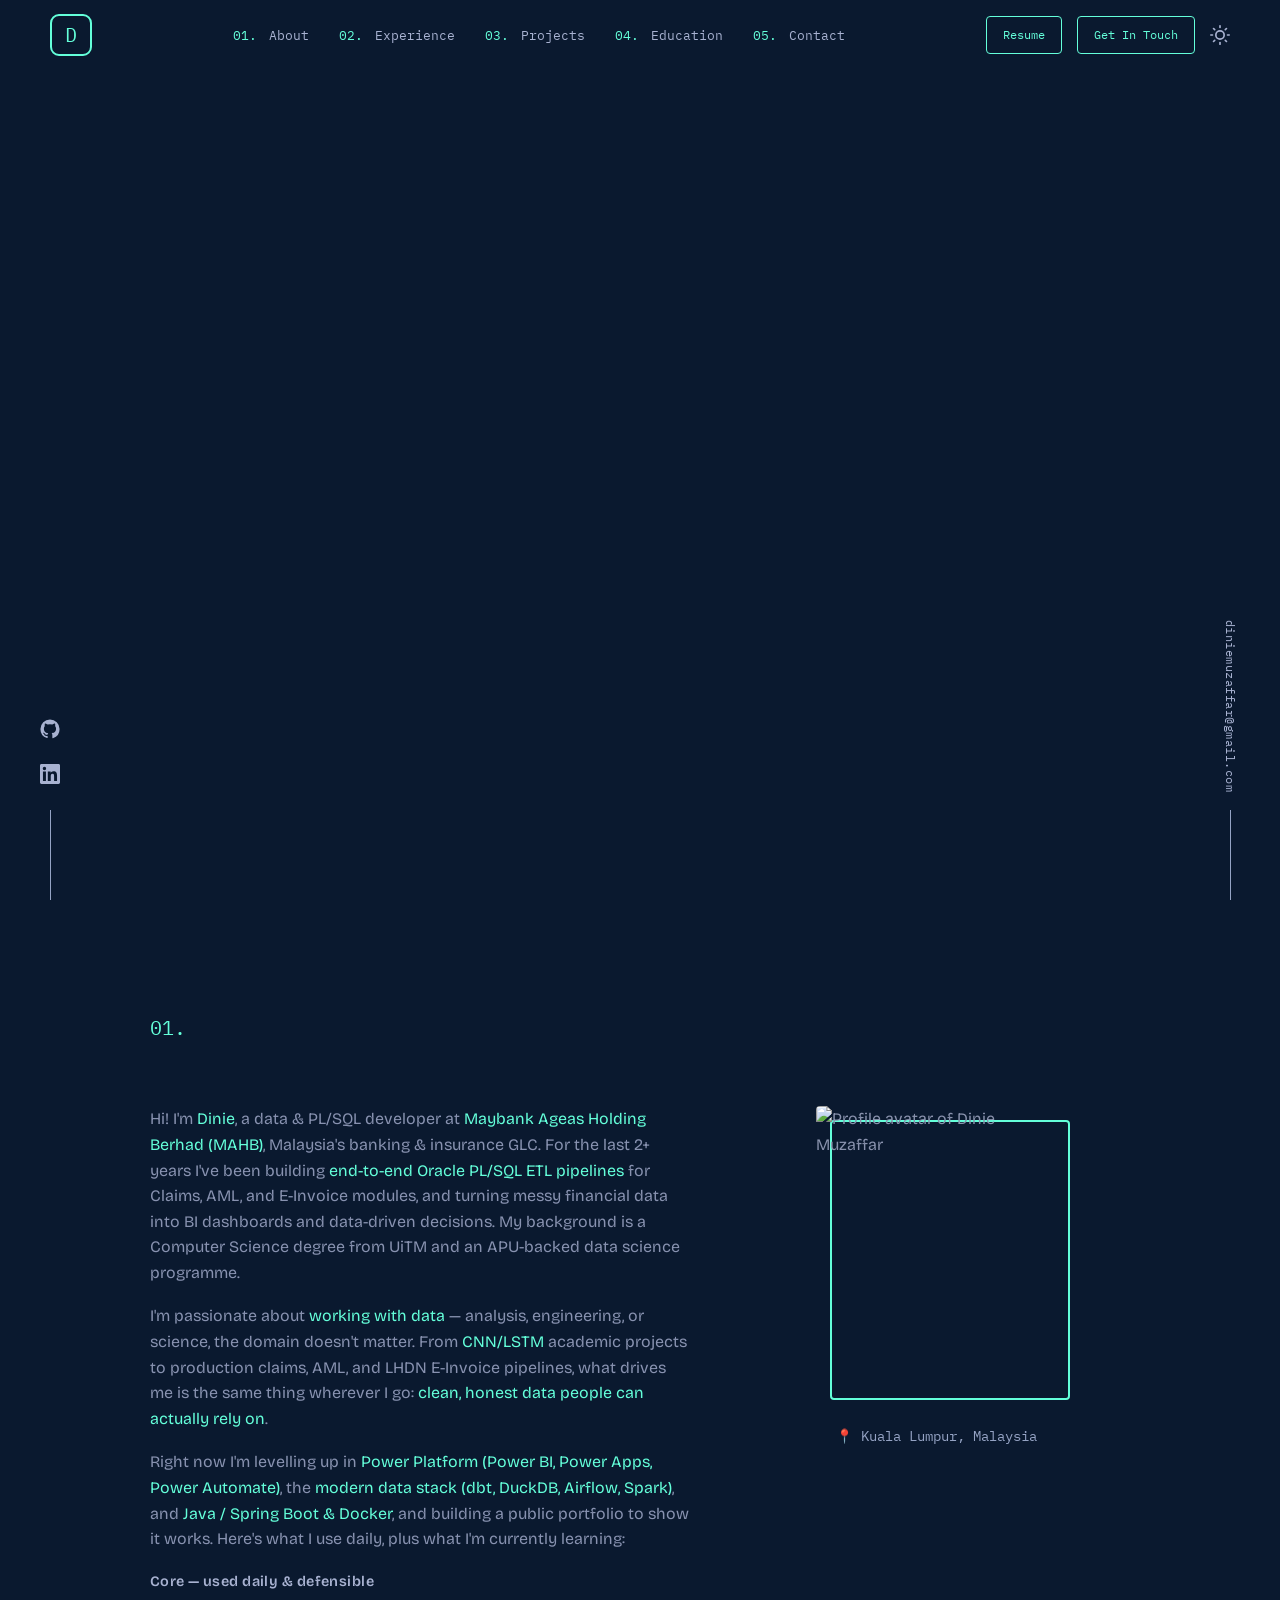
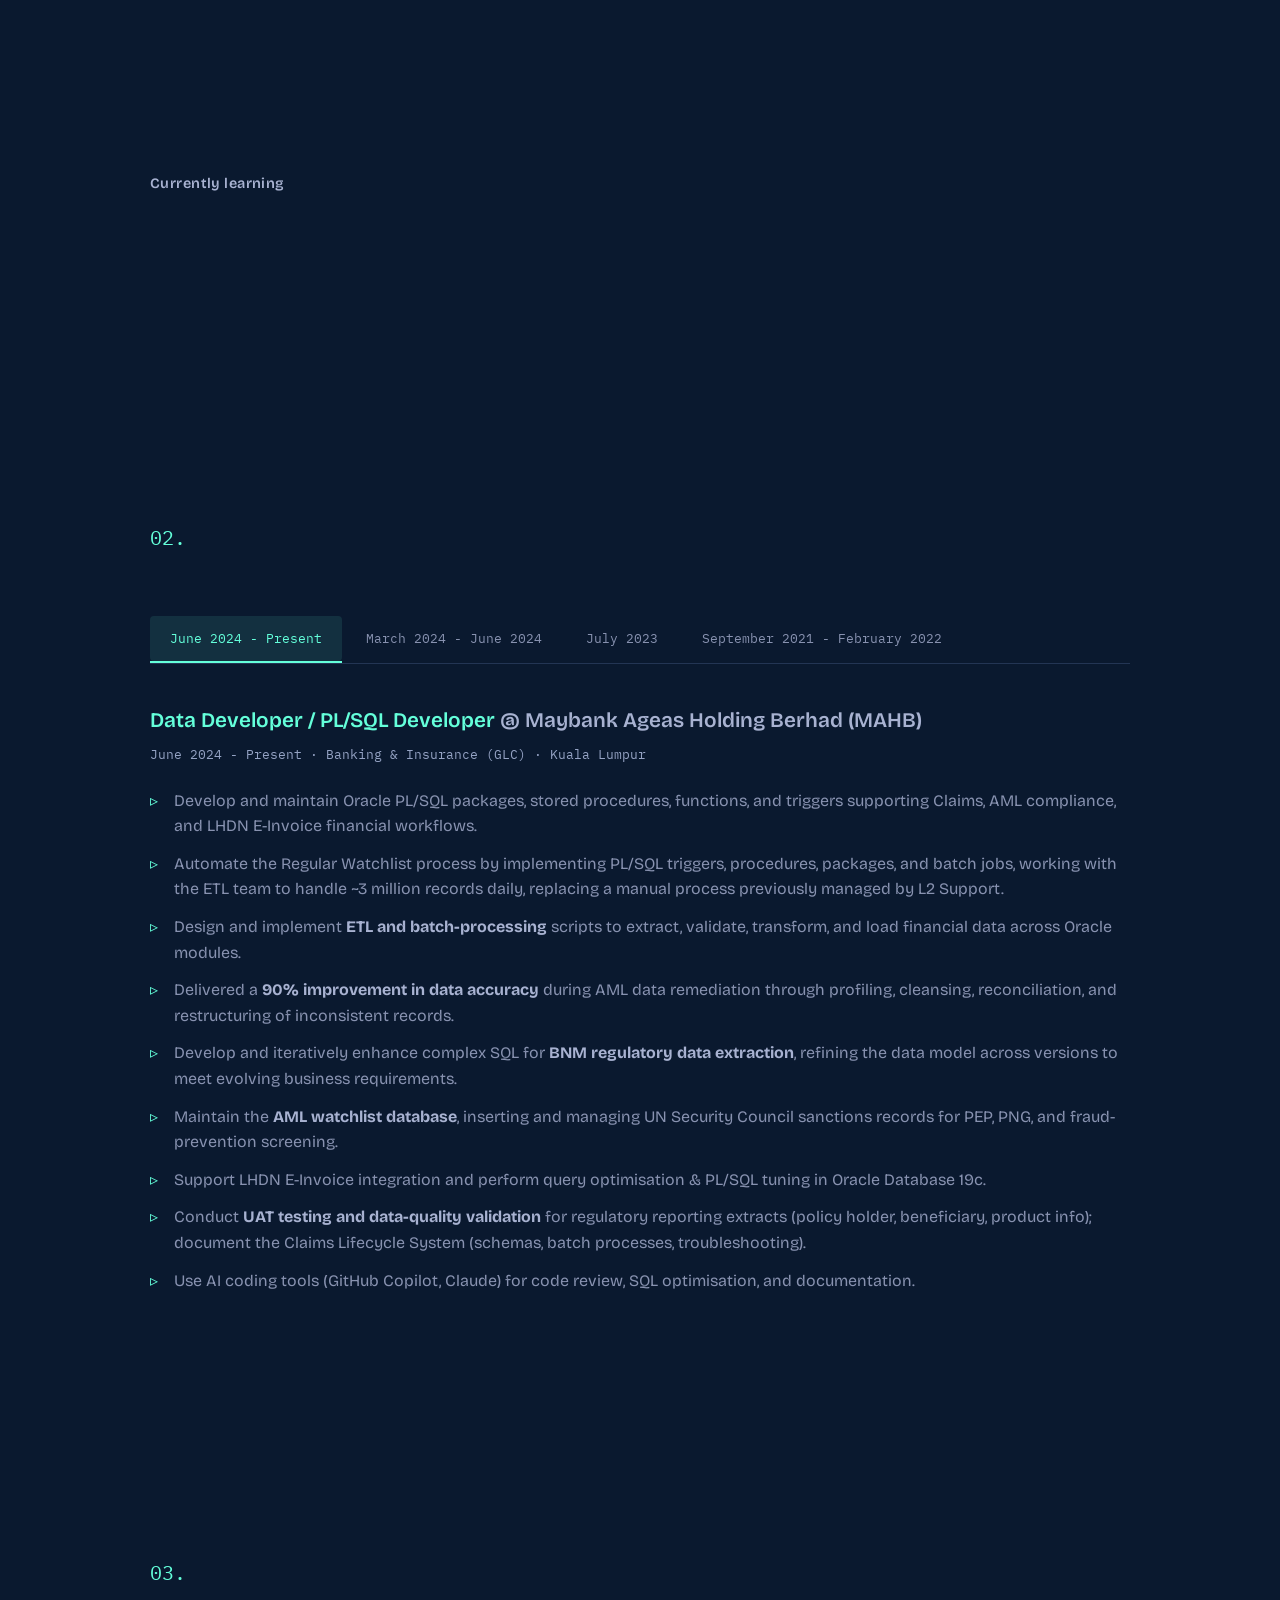
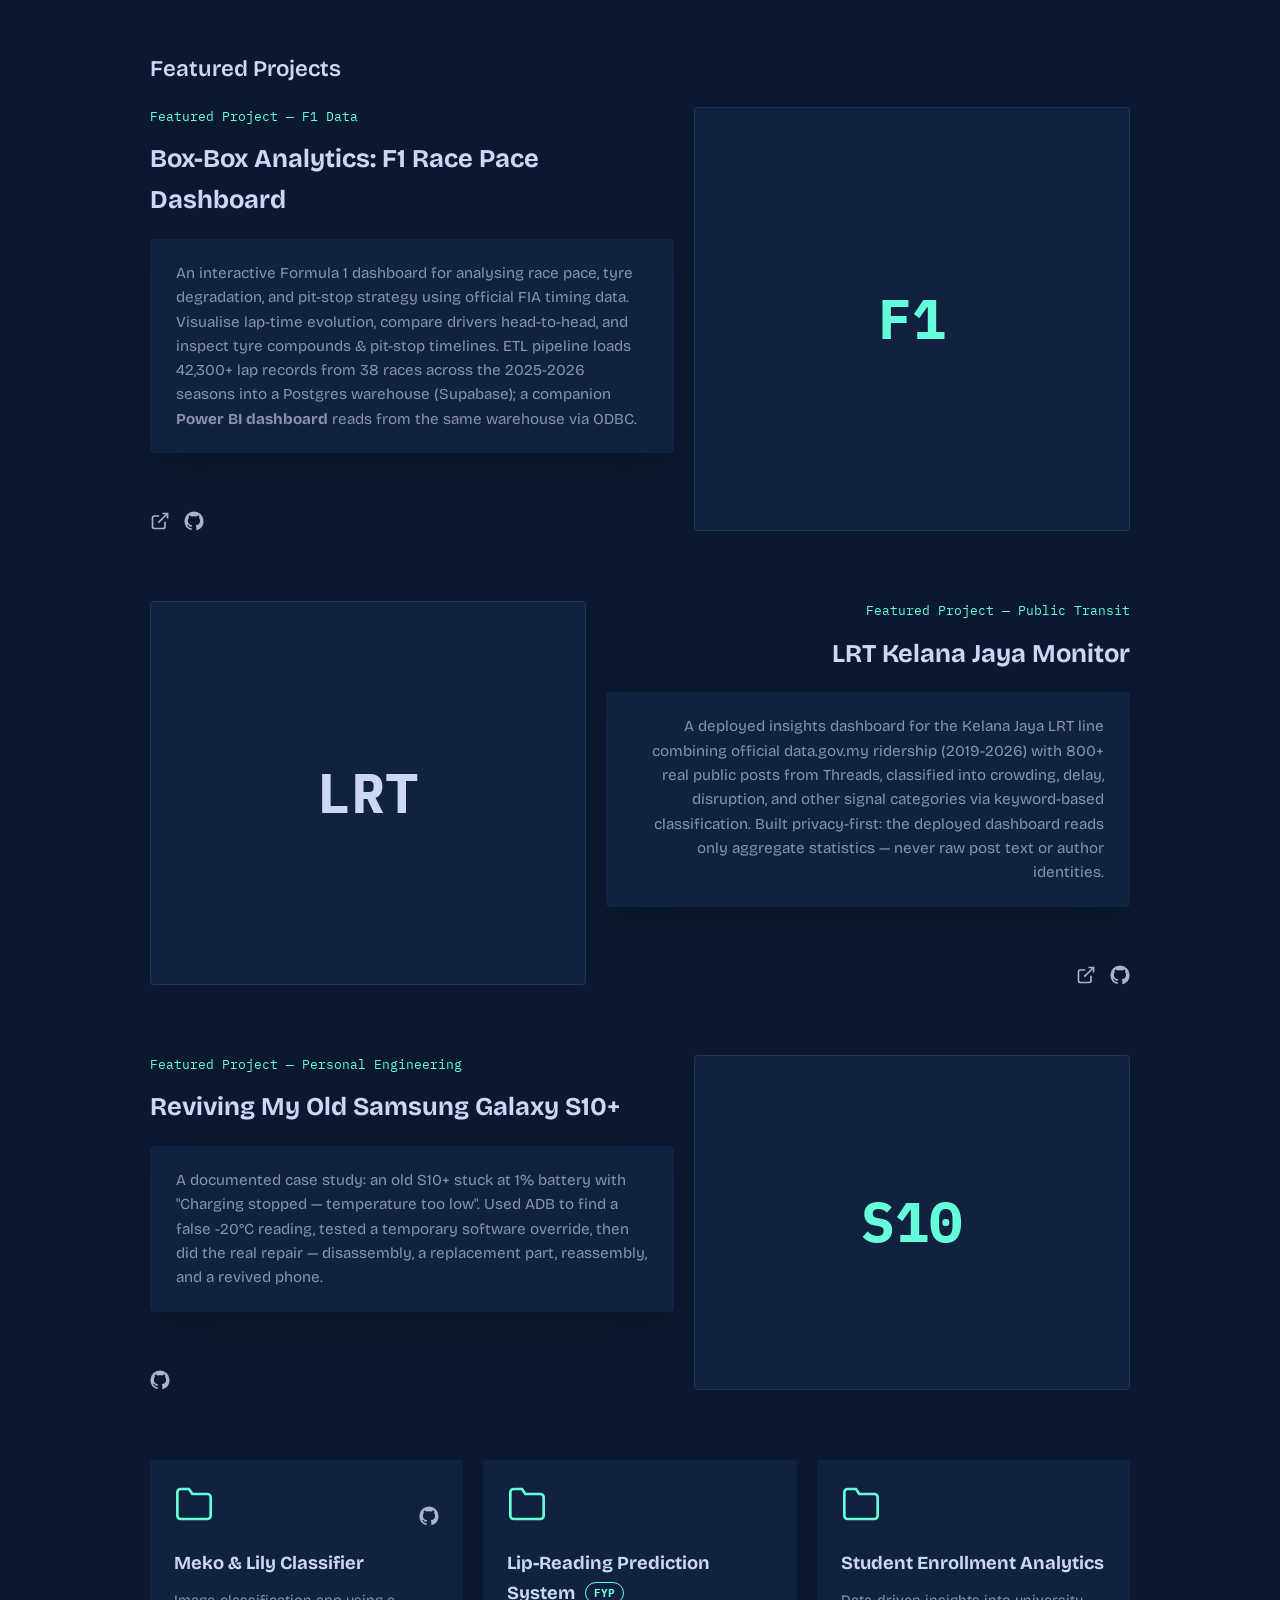
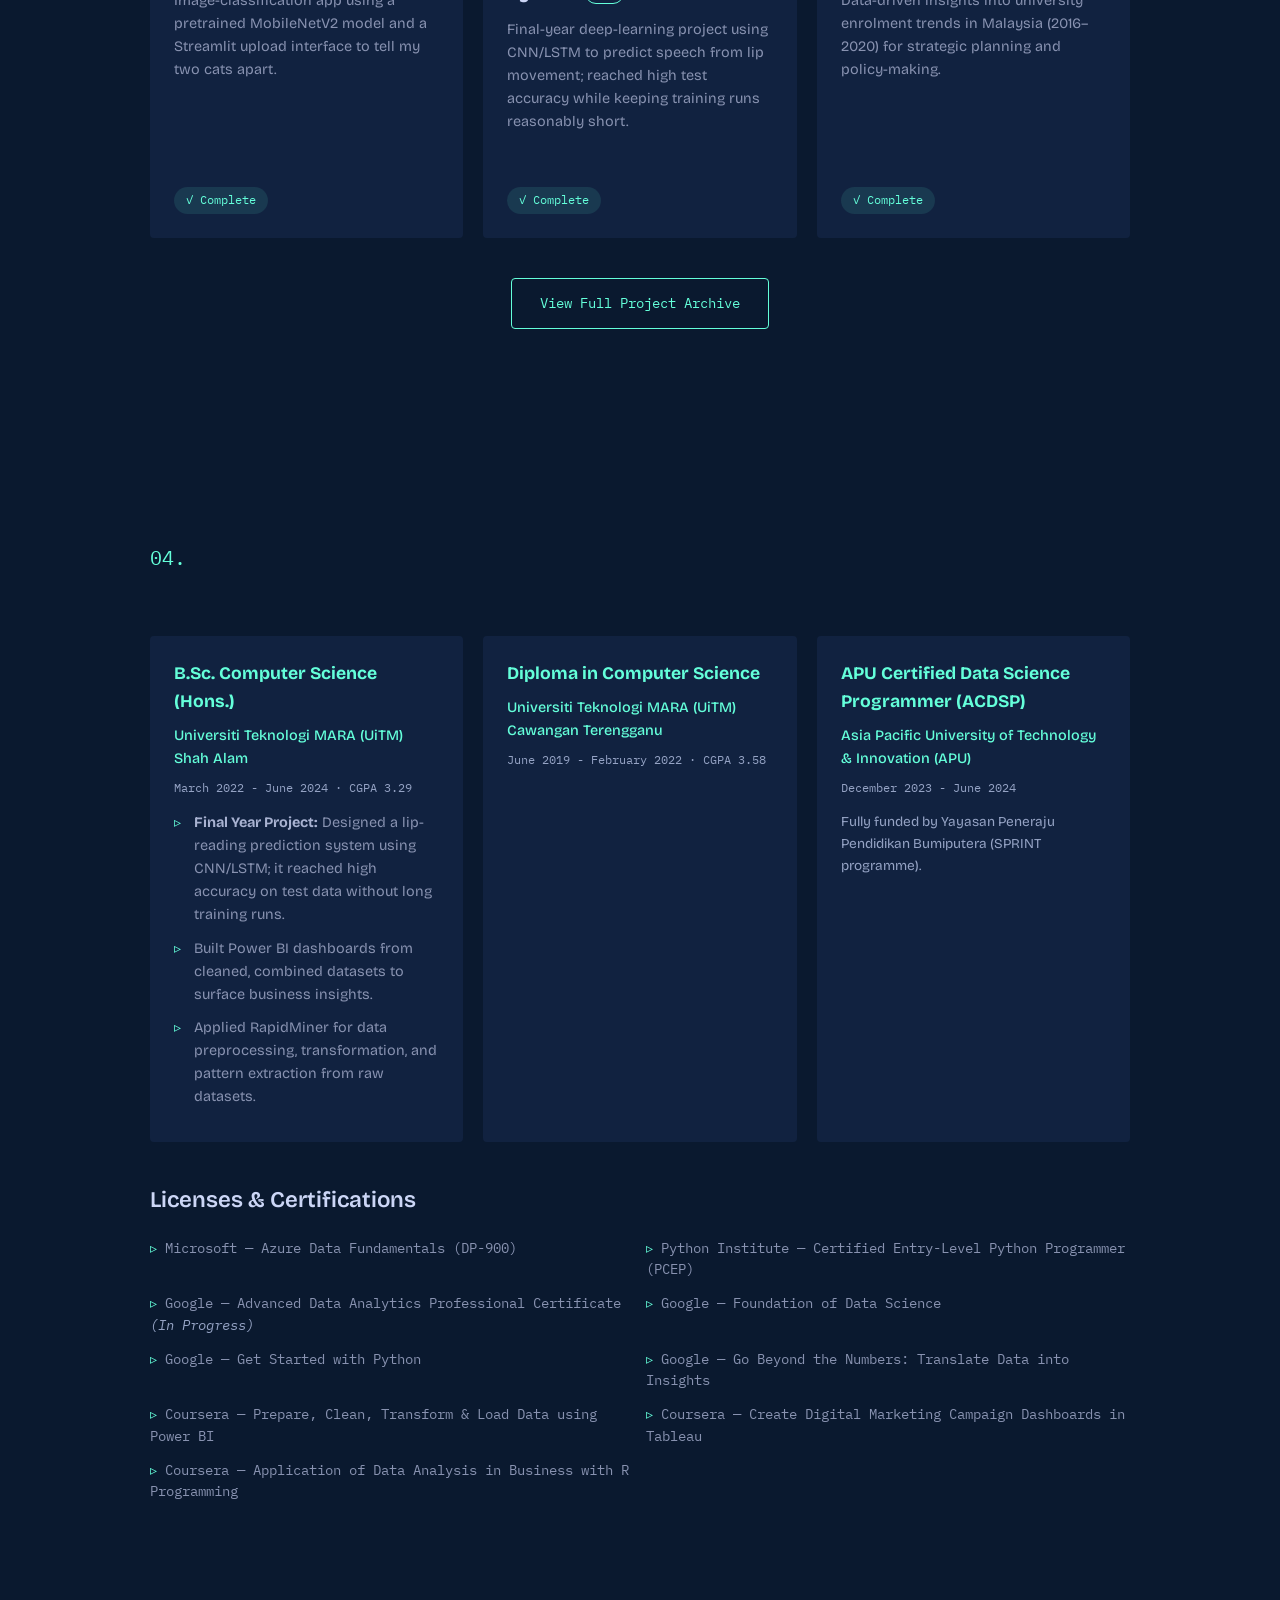
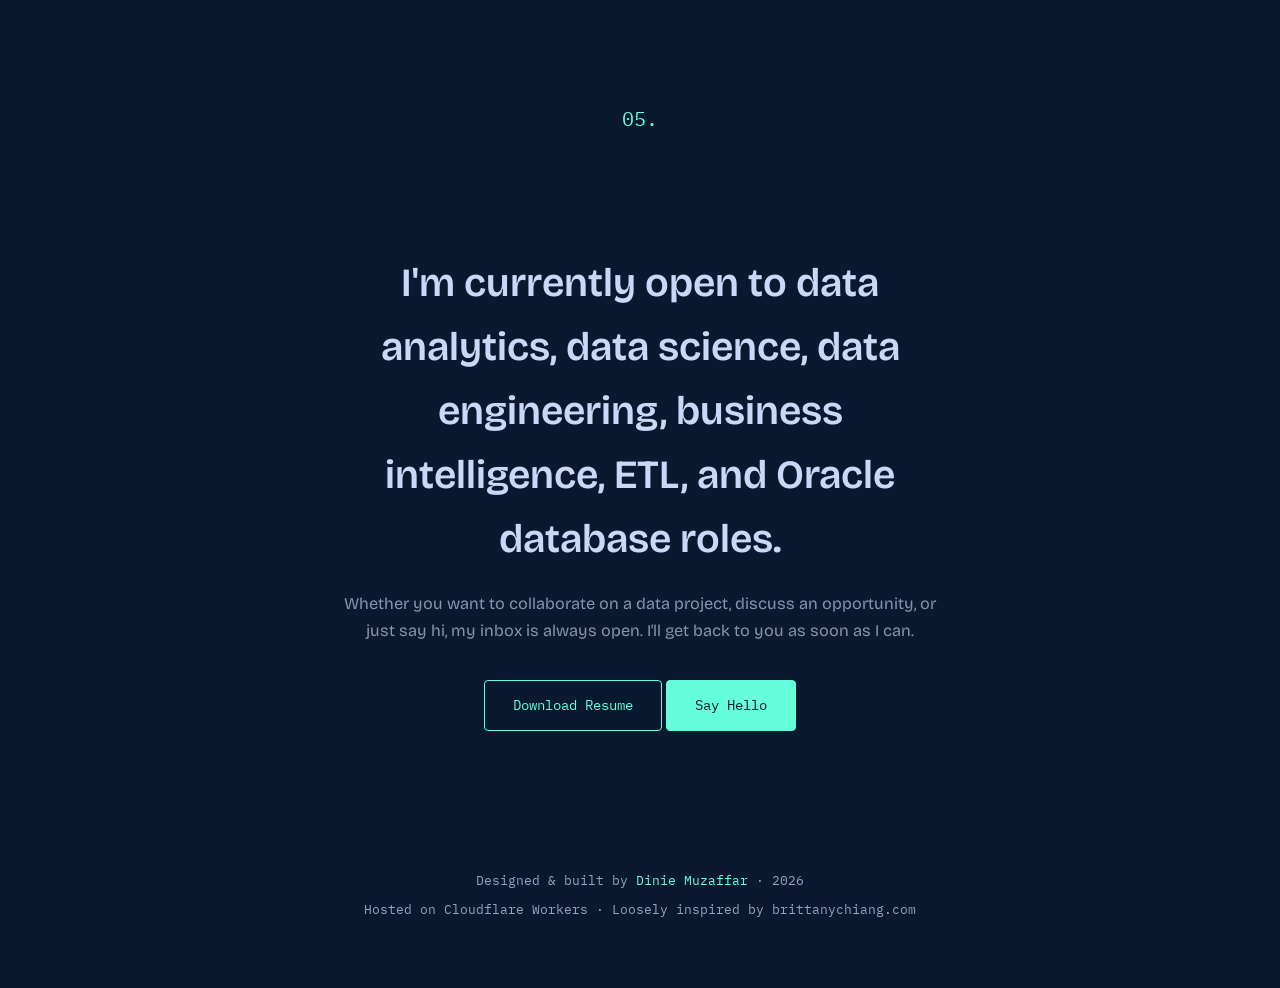
==== index.html @ 7144ac6e "feat: align web pages with kept LRT resume docx - index.html: LRT card copy + tech chips now describ" ====
<!DOCTYPE html>
<html lang="en">
<head>
    <meta charset="UTF-8">
    <meta name="viewport" content="width=device-width, initial-scale=1.0">
    <meta name="description" content="Dinie Muzaffar — Data professional from Kuala Lumpur. I build data pipelines, dashboards, analytics, and end-to-end data platforms.">
    <meta name="theme-color" content="#0a192f">
    <title>Dinie Muzaffar — Data Professional</title>
    <link rel="preconnect" href="https://fonts.googleapis.com">
    <link rel="preconnect" href="https://fonts.gstatic.com" crossorigin>
    <link href="https://fonts.googleapis.com/css2?family=Bricolage+Grotesque:opsz,wght@12..96,400;12..96,500;12..96,600;12..96,700&family=IBM+Plex+Mono:wght@400;500&display=swap" rel="stylesheet">
    <link rel="stylesheet" href="styles.css">
    <link rel="icon" href="data:image/svg+xml,<svg xmlns='http://www.w3.org/2000/svg' viewBox='0 0 100 100'><text y='.9em' font-size='90'>📊</text></svg>">
</head>
<body>
    <!-- Skip link for accessibility -->
    <a class="skip-link" href="#content">Skip to content</a>

    <!-- ============================ HEADER / NAV ============================ -->
    <header class="site-header" id="site-header">
        <nav class="nav" aria-label="Primary">
            <a href="#" class="nav-logo" aria-label="Home">
                <svg class="logo-mark" width="42" height="42" viewBox="0 0 42 42" fill="none" aria-hidden="true">
                    <rect x="1" y="1" width="40" height="40" rx="8" stroke="#64ffda" stroke-width="2" fill="none"/>
                    <text x="21" y="28" text-anchor="middle" font-family="'IBM Plex Mono',monospace" font-size="20" fill="#64ffda">D</text>
                </svg>
            </a>

            <ul class="nav-links">
                <li><a href="#about"><span>01.</span> About</a></li>
                <li><a href="#experience"><span>02.</span> Experience</a></li>
                <li><a href="#projects"><span>03.</span> Projects</a></li>
                <li><a href="#education"><span>04.</span> Education</a></li>
                <li><a href="#contact"><span>05.</span> Contact</a></li>
            </ul>

            <div class="nav-cta">
                <a href="resume.html" class="btn btn-outline btn-sm">Resume</a>
                <a href="mailto:diniemuzaffar@gmail.com" class="btn btn-outline btn-sm">Get In Touch</a>
                <button class="theme-toggle" id="theme-toggle" aria-label="Toggle theme" title="Toggle light/dark mode">
                    <svg class="icon-sun" width="20" height="20" viewBox="0 0 24 24" fill="none" stroke="currentColor" stroke-width="2" stroke-linecap="round"><circle cx="12" cy="12" r="5"/><line x1="12" y1="1" x2="12" y2="3"/><line x1="12" y1="21" x2="12" y2="23"/><line x1="4.22" y1="4.22" x2="5.64" y2="5.64"/><line x1="18.36" y1="18.36" x2="19.78" y2="19.78"/><line x1="1" y1="12" x2="3" y2="12"/><line x1="21" y1="12" x2="23" y2="12"/><line x1="4.22" y1="19.78" x2="5.64" y2="18.36"/><line x1="18.36" y1="5.64" x2="19.78" y2="4.22"/></svg>
                    <svg class="icon-moon" width="20" height="20" viewBox="0 0 24 24" fill="none" stroke="currentColor" stroke-width="2" stroke-linecap="round" stroke-linejoin="round"><path d="M21 12.79A9 9 0 1 1 11.21 3 7 7 0 0 0 21 12.79z"/></svg>
                </button>
            </div>
        </nav>
    </header>

    <!-- ============================ HERO ============================ -->
    <main id="content">
<section class="hero section" id="hero" aria-label="Introduction">
        <div class="hero-inner stagger-entrance">
            <p class="hero-greeting">Hi, my name is</p>
            <h1 class="hero-name">Dinie Muzaffar<span class="cursor">.</span></h1>
            <h2 class="hero-title">I turn data into reliable pipelines, models, dashboards, and insights.</h2>
            <p class="hero-desc">
                I'm a <strong>Data Developer & Oracle PL/SQL Developer</strong> based in Kuala Lumpur with 2+ years across
                ETL, data engineering, analytics, and machine learning. I build end-to-end PL/SQL pipelines for
                Claims, AML, and E-Invoice, and I'm an aspiring <strong>Data Engineer / Data Scientist</strong> growing a
                public portfolio in Python and the modern data stack.
            </p>
            <div class="hero-actions">
                <a href="https://github.com/DNIMUZ" target="_blank" rel="noopener" class="btn btn-outline">Check out my GitHub</a>
                <a href="#projects" class="btn btn-solid">View my work</a>
            </div>
        </div>
    </section>

    <!-- ============================ ABOUT ============================ -->
    <section class="about section" id="about" aria-label="About me">
        <div class="section-heading">
            <span class="section-number">01.</span>
            <h2 class="reveal">About Me</h2>
        </div>

        <div class="about-grid">
            <div class="about-text">
                <p>
                    Hi! I'm <span class="accent">Dinie</span>, a data &amp; PL/SQL developer at
                    <span class="accent">Maybank Ageas Holding Berhad (MAHB)</span>, Malaysia's banking &amp; insurance GLC.
                    For the last 2+ years I've been building <span class="accent">end-to-end Oracle PL/SQL ETL pipelines</span>
                    for Claims, AML, and E-Invoice modules, and turning messy financial data into BI dashboards and
                    data-driven decisions. My background is a Computer Science degree from UiTM and an APU-backed
                    data science programme.
                </p>
                <p>
                    I'm passionate about <span class="accent">working with data</span> — analysis, engineering, or
                    science, the domain doesn't matter. From <span class="accent">CNN/LSTM</span> academic projects to
                    production claims, AML, and LHDN E-Invoice pipelines, what drives me is the same thing wherever I
                    go: <span class="accent">clean, honest data people can actually rely on</span>.
                </p>
                <p>
                    Right now I'm levelling up in <span class="accent">Power Platform (Power BI, Power Apps,
                    Power Automate)</span>, the <span class="accent">modern data stack (dbt, DuckDB, Airflow, Spark)</span>,
                    and <span class="accent">Java / Spring Boot &amp; Docker</span>, and building a public portfolio to
                    show it works. Here's what I use daily, plus what I'm currently learning:
                </p>
                <h3 class="tech-group">Core — used daily &amp; defensible</h3>
                <ul class="tech-list stagger-entrance">
                    <li>Oracle PL/SQL &amp; Oracle 19c</li>
                    <li>SQL &amp; SQLite &amp; Supabase</li>
                    <li>Python (Pandas, NumPy)</li>
                    <li>scikit-learn &amp; TensorFlow</li>
                    <li>ETL &amp; Data Modelling</li>
                    <li>Data Reconciliation</li>
                    <li>Streamlit, Altair &amp; FastAPI</li>
                    <li>Power BI &amp; Excel</li>
                    <li>AML / BNM / LHDN</li>
                    <li>CNN/LSTM (Deep Learning)</li>
                </ul>
                <h3 class="tech-group">Currently learning</h3>
                <ul class="tech-list stagger-entrance">
                    <li>Power Apps</li>
                    <li>Power Automate</li>
                    <li>DAX &amp; Power Query (M)</li>
                    <li>Java &amp; Spring Boot</li>
                    <li>Docker &amp; Containerisation</li>
                    <li>Modern data stack (dbt, DuckDB, Airflow, Spark)</li>
                </ul>
            </div>
            <div class="about-photo">
                <div class="photo-frame">
                    <img src="https://avatars.githubusercontent.com/u/87466317?v=4" alt="Profile avatar of Dinie Muzaffar" width="240" height="280" loading="lazy" decoding="async">
                </div>
                <p class="photo-caption">📍 Kuala Lumpur, Malaysia</p>
            </div>
        </div>
    </section>

    <!-- ============================ EXPERIENCE ============================ -->
    <section class="experience section" id="experience" aria-label="Experience">
        <div class="section-heading">
            <span class="section-number">02.</span>
            <h2 class="reveal">Where I've Worked</h2>
        </div>

        <div class="experience-grid">
            <!-- Timeline tabs -->
<div class="experience-tabs" role="tablist" aria-label="Jobs">
                <button id="exp-tab-0" class="exp-tab active" role="tab" tabindex="0" aria-selected="true" aria-controls="exp-panel-0" data-tab="0">June 2024 - Present</button>
                <button id="exp-tab-1" class="exp-tab" role="tab" tabindex="-1" aria-selected="false" aria-controls="exp-panel-1" data-tab="1">March 2024 - June 2024</button>
                <button id="exp-tab-2" class="exp-tab" role="tab" tabindex="-1" aria-selected="false" aria-controls="exp-panel-2" data-tab="2">July 2023</button>
                <button id="exp-tab-3" class="exp-tab" role="tab" tabindex="-1" aria-selected="false" aria-controls="exp-panel-3" data-tab="3">September 2021 - February 2022</button>
            </div>

            <!-- Tab panels -->
            <div class="experience-panels">
                <div id="exp-panel-0" class="exp-panel active" role="tabpanel" aria-labelledby="exp-tab-0" aria-hidden="false" data-panel="0">
                    <h3 class="exp-title"><span class="accent">Data Developer / PL/SQL Developer</span> <span class="at">@ Maybank Ageas Holding Berhad (MAHB)</span></h3>
                    <p class="exp-dates">June 2024 - Present · Banking &amp; Insurance (GLC) · Kuala Lumpur</p>
                    <ul class="exp-desc">
                        <li>Develop and maintain Oracle PL/SQL packages, stored procedures, functions, and triggers supporting Claims, AML compliance, and LHDN E-Invoice financial workflows.</li>
                        <li>Automate the Regular Watchlist process by implementing PL/SQL triggers, procedures, packages, and batch jobs, working with the ETL team to handle ~3 million records daily, replacing a manual process previously managed by L2 Support.</li>
                        <li>Design and implement <strong>ETL and batch-processing</strong> scripts to extract, validate, transform, and load financial data across Oracle modules.</li>
                        <li>Delivered a <strong>90% improvement in data accuracy</strong> during AML data remediation through profiling, cleansing, reconciliation, and restructuring of inconsistent records.</li>
                        <li>Develop and iteratively enhance complex SQL for <strong>BNM regulatory data extraction</strong>, refining the data model across versions to meet evolving business requirements.</li>
                        <li>Maintain the <strong>AML watchlist database</strong>, inserting and managing UN Security Council sanctions records for PEP, PNG, and fraud-prevention screening.</li>
                        <li>Support LHDN E-Invoice integration and perform query optimisation &amp; PL/SQL tuning in Oracle Database 19c.</li>
                        <li>Conduct <strong>UAT testing and data-quality validation</strong> for regulatory reporting extracts (policy holder, beneficiary, product info); document the Claims Lifecycle System (schemas, batch processes, troubleshooting).</li>
                        <li>Use AI coding tools (GitHub Copilot, Claude) for code review, SQL optimisation, and documentation.</li>
                    </ul>
                    <div class="exp-tech stagger-entrance">
                        <span>Oracle PL/SQL</span><span>Oracle 19c</span><span>ETL</span><span>AML</span><span>BNM</span><span>LHDN E-Invoice</span><span>GitHub Copilot</span><span>Claude AI</span>
                    </div>
                </div>

                <div id="exp-panel-1" class="exp-panel" role="tabpanel" aria-labelledby="exp-tab-1" aria-hidden="true" data-panel="1">
                    <h3 class="exp-title"><span class="accent">System Analyst Intern</span> <span class="at">@ Etiqa Insurance &amp; Takaful (Maybank Ageas)</span></h3>
                    <p class="exp-dates">March 2024 - June 2024 · Kuala Lumpur</p>
                    <ul class="exp-desc">
                        <li>Contributed to the <strong>AMLA (Anti-Money Laundering Act) compliance project</strong> within the insurance sector.</li>
                        <li>Performed database cleansing and data reconciliation using Oracle PL/SQL and Oracle SQL Developer.</li>
                        <li>Developed Python scripts to clean SQL-format data dumps and export structured outputs to Excel, reducing manual effort.</li>
                        <li>Expanded the technical stack with Linux, Shell scripting, SQL*Plus, and VBA in an enterprise IT environment.</li>
                    </ul>
                    <div class="exp-tech stagger-entrance">
                        <span>Oracle PL/SQL</span><span>Python</span><span>Excel</span><span>Linux</span><span>Shell</span>
                    </div>
                </div>

                <div id="exp-panel-2" class="exp-panel" role="tabpanel" aria-labelledby="exp-tab-2" aria-hidden="true" data-panel="2">
                    <h3 class="exp-title"><span class="accent">Event Manager</span> <span class="at">@ Universiti Teknologi MARA (UiTM)</span></h3>
                    <p class="exp-dates">July 2023 · Shah Alam, Selangor</p>
                    <ul class="exp-desc">
                        <li>Organised and led a multi-class academic event on <strong>"Metaverse: Transforming Multimedia Computing"</strong>.</li>
                        <li>Coordinated logistics, venue, and stakeholder engagement with a <strong>zero external budget</strong>.</li>
                    </ul>
                    <div class="exp-tech stagger-entrance">
                        <span>Leadership</span><span>Event Coordination</span><span>Stakeholder Engagement</span>
                    </div>
                </div>

                <div id="exp-panel-3" class="exp-panel" role="tabpanel" aria-labelledby="exp-tab-3" aria-hidden="true" data-panel="3">
                    <h3 class="exp-title"><span class="accent">Computer Service Technician</span> <span class="at">@ One Tech Computer Sdn Bhd</span></h3>
                    <p class="exp-dates">September 2021 - February 2022 · Sungai Besar, Selangor</p>
                    <ul class="exp-desc">
                        <li>Diagnosed and resolved hardware and software issues across diverse systems.</li>
                        <li>Delivered prompt, professional technical support while maintaining high client satisfaction.</li>
                    </ul>
                    <div class="exp-tech stagger-entrance">
                        <span>Hardware</span><span>Software Troubleshooting</span><span>Technical Support</span>
                    </div>
                </div>
            </div>
        </div>
    </section>

    <!-- ============================ PROJECTS ============================ -->
    <section class="projects section" id="projects" aria-label="Projects">
        <div class="section-heading">
            <span class="section-number">03.</span>
            <h2 class="reveal">Things I've Built</h2>
        </div>

        <!-- Featured / Complete -->
        <h3 class="project-group-title">Featured Projects</h3>

        <div class="project-card featured">
            <div class="project-content">
                <p class="project-overline">Featured Project — F1 Data</p>
                <h3 class="project-title"><a href="https://github.com/DNIMUZ/f1-race-pace-analytics" target="_blank" rel="noopener">Box-Box Analytics: F1 Race Pace Dashboard</a></h3>
                <div class="project-description">
                    <p>
                        An interactive Formula 1 dashboard for analysing race pace, tyre degradation, and
                        pit-stop strategy using official FIA timing data. Visualise lap-time evolution,
                        compare drivers head-to-head, and inspect tyre compounds &amp; pit-stop timelines.
                        ETL pipeline loads 42,300+ lap records from 38 races across the 2025-2026 seasons into a Postgres warehouse (Supabase); a companion
                        <strong>Power BI dashboard</strong> reads from the same warehouse via ODBC.
                    </p>
                </div>
                <ul class="project-tech stagger-entrance">
                    <li>Python</li><li>FastF1</li><li>Pandas</li><li>PostgreSQL</li><li>Power BI</li><li>Streamlit</li>
                </ul>
                <div class="project-links">
                    <a href="https://f1-race-pace-analytics-2qxyxwwxl798wejx3y3xxt.streamlit.app/" target="_blank" rel="noopener" aria-label="Live demo" title="Live demo">
                        <svg width="20" height="20" viewBox="0 0 24 24" fill="none" stroke="currentColor" stroke-width="2"><path d="M18 13v6a2 2 0 0 1-2 2H5a2 2 0 0 1-2-2V8a2 2 0 0 1 2-2h6"/><polyline points="15 3 21 3 21 9"/><line x1="10" y1="14" x2="21" y2="3"/></svg>
                    </a>
                    <a href="https://github.com/DNIMUZ/f1-race-pace-analytics" target="_blank" rel="noopener" aria-label="GitHub repo" title="GitHub">
                        <svg width="20" height="20" viewBox="0 0 24 24" fill="currentColor"><path d="M12 .5A11.5 11.5 0 0 0 .5 12a11.5 11.5 0 0 0 7.86 10.92c.58.11.79-.25.79-.56v-2.03c-3.2.7-3.87-1.36-3.87-1.36-.53-1.32-1.28-1.68-1.28-1.68-1.04-.71.08-.7.08-.7 1.15.08 1.76 1.18 1.76 1.18 1.02 1.75 2.68 1.25 3.33.95.1-.74.4-1.25.72-1.54-2.55-.29-5.23-1.27-5.23-5.66 0-1.25.45-2.27 1.18-3.07-.12-.29-.51-1.46.11-3.05 0 0 .96-.31 3.15 1.17a10.9 10.9 0 0 1 5.73 0c2.19-1.48 3.15-1.17 3.15-1.17.62 1.59.23 2.76.11 3.05.73.8 1.18 1.82 1.18 3.07 0 4.4-2.69 5.37-5.25 5.65.41.35.77 1.05.77 2.12v3.15c0 .31.21.68.8.56A11.5 11.5 0 0 0 23.5 12 11.5 11.5 0 0 0 12 .5z"/></svg>
                    </a>
                </div>
            </div>
            <div class="project-image">
                <a href="https://f1-race-pace-analytics-2qxyxwwxl798wejx3y3xxt.streamlit.app/" target="_blank" rel="noopener">
                    <div class="project-img-placeholder" style="--placeholder:'F1';">F1</div>
                </a>
            </div>
        </div>

        <div class="project-card featured reverse">
            <div class="project-content">
                <p class="project-overline">Featured Project — Public Transit</p>
                <h3 class="project-title"><a href="https://github.com/DNIMUZ/lrt-kelana-jaya-monitor" target="_blank" rel="noopener">LRT Kelana Jaya Monitor</a></h3>
                <div class="project-description">
                    <p>
                        A deployed insights dashboard for the Kelana Jaya LRT line combining official
                        data.gov.my ridership (2019-2026) with 800+ real public posts from Threads,
                        classified into crowding, delay, disruption, and other signal categories via
                        keyword-based classification. Built privacy-first: the deployed dashboard
                        reads only aggregate statistics &mdash; never raw post text or author identities.
                    </p>
                </div>
                <ul class="project-tech stagger-entrance">
                    <li>Python</li><li>Streamlit</li><li>Altair</li><li>FastAPI</li><li>SQLite</li><li>Supabase</li><li>pytest</li>
                </ul>
                <div class="project-links">
                    <a href="https://lrt-kelana-jaya-monitor-mf7vbqnzcubnfhipw747ay.streamlit.app/" target="_blank" rel="noopener" aria-label="GitHub repo" title="GitHub">
                         <svg width="20" height="20" viewBox="0 0 24 24" fill="none" stroke="currentColor" stroke-width="2"><path d="M18 13v6a2 2 0 0 1-2 2H5a2 2 0 0 1-2-2V8a2 2 0 0 1 2-2h6"/><polyline points="15 3 21 3 21 9"/><line x1="10" y1="14" x2="21" y2="3"/></svg>
                    </a>
                     <a href="https://github.com/DNIMUZ/lrt-kelana-jaya-monitor" target="_blank" rel="noopener" aria-label="GitHub repo" title="GitHub">
                        <svg width="20" height="20" viewBox="0 0 24 24" fill="currentColor"><path d="M12 .5A11.5 11.5 0 0 0 .5 12a11.5 11.5 0 0 0 7.86 10.92c.58.11.79-.25.79-.56v-2.03c-3.2.7-3.87-1.36-3.87-1.36-.53-1.32-1.28-1.68-1.28-1.68-1.04-.71.08-.7.08-.7 1.15.08 1.76 1.18 1.76 1.18 1.02 1.75 2.68 1.25 3.33.95.1-.74.4-1.25.72-1.54-2.55-.29-5.23-1.27-5.23-5.66 0-1.25.45-2.27 1.18-3.07-.12-.29-.51-1.46.11-3.05 0 0 .96-.31 3.15 1.17a10.9 10.9 0 0 1 5.73 0c2.19-1.48 3.15-1.17 3.15-1.17.62 1.59.23 2.76.11 3.05.73.8 1.18 1.82 1.18 3.07 0 4.4-2.69 5.37-5.25 5.65.41.35.77 1.05.77 2.12v3.15c0 .31.21.68.8.56A11.5 11.5 0 0 0 23.5 12 11.5 11.5 0 0 0 12 .5z"/></svg>
                    </a>
                </div>
            </div>
            <div class="project-image">
                <a href="https://lrt-kelana-jaya-monitor-mf7vbqnzcubnfhipw747ay.streamlit.app/" target="_blank" rel="noopener">
                    <div class="project-img-placeholder green" style="--placeholder:'LRT';">LRT</div>
                </a>
            </div>
        </div>

        <div class="project-card featured">
            <div class="project-content">
                <p class="project-overline">Featured Project — Personal Engineering</p>
                <h3 class="project-title"><a href="https://github.com/DNIMUZ/s10-low-temp-charging-fix" target="_blank" rel="noopener">Reviving My Old Samsung Galaxy S10+</a></h3>
                <div class="project-description">
                    <p>
                        A documented case study: an old S10+ stuck at 1% battery with
                        "Charging stopped — temperature too low". Used ADB to find a false
                        -20°C reading, tested a temporary software override, then did the
                        real repair — disassembly, a replacement part, reassembly, and a
                        revived phone.
                    </p>
                </div>
                <ul class="project-tech stagger-entrance">
                    <li>ADB</li><li>dumpsys</li><li>PowerShell</li><li>Hardware</li><li>Documentation</li>
                </ul>
                <div class="project-links">
                    <a href="https://github.com/DNIMUZ/s10-low-temp-charging-fix" target="_blank" rel="noopener" aria-label="GitHub repo" title="GitHub">
                        <svg width="20" height="20" viewBox="0 0 24 24" fill="currentColor"><path d="M12 .5A11.5 11.5 0 0 0 .5 12a11.5 11.5 0 0 0 7.86 10.92c.58.11.79-.25.79-.56v-2.03c-3.2.7-3.87-1.36-3.87-1.36-.53-1.32-1.28-1.68-1.28-1.68-1.04-.71.08-.7.08-.7 1.15.08 1.76 1.18 1.76 1.18 1.02 1.75 2.68 1.25 3.33.95.1-.74.4-1.25.72-1.54-2.55-.29-5.23-1.27-5.23-5.66 0-1.25.45-2.27 1.18-3.07-.12-.29-.51-1.46.11-3.05 0 0 .96-.31 3.15 1.17a10.9 10.9 0 0 1 5.73 0c2.19-1.48 3.15-1.17 3.15-1.17.62 1.59.23 2.76.11 3.05.73.8 1.18 1.82 1.18 3.07 0 4.4-2.69 5.37-5.25 5.65.41.35.77 1.05.77 2.12v3.15c0 .31.21.68.8.56A11.5 11.5 0 0 0 23.5 12 11.5 11.5 0 0 0 12 .5z"/></svg>
                    </a>
                </div>
            </div>
            <div class="project-image">
                <a href="https://github.com/DNIMUZ/s10-low-temp-charging-fix" target="_blank" rel="noopener">
                    <div class="project-img-placeholder" style="--placeholder:'S10';">S10</div>
                </a>
            </div>
        </div>

        <!-- Grid of smaller featured projects -->
        <div class="project-grid">
            <div class="project-card small">
                <div class="project-top">
                    <div class="project-folder">
                        <svg width="40" height="40" viewBox="0 0 24 24" fill="none" stroke="currentColor" stroke-width="1.6"><path d="M22 19a2 2 0 0 1-2 2H4a2 2 0 0 1-2-2V5a2 2 0 0 1 2-2h5l2 3h9a2 2 0 0 1 2 2z"/></svg>
                    </div>
                    <div class="project-links">
                        <a href="https://github.com/DNIMUZ/meko-lily-classifier" target="_blank" rel="noopener" aria-label="GitHub repo" title="GitHub">
                            <svg width="20" height="20" viewBox="0 0 24 24" fill="currentColor"><path d="M12 .5A11.5 11.5 0 0 0 .5 12a11.5 11.5 0 0 0 7.86 10.92c.58.11.79-.25.79-.56v-2.03c-3.2.7-3.87-1.36-3.87-1.36-.53-1.32-1.28-1.68-1.28-1.68-1.04-.71.08-.7.08-.7 1.15.08 1.76 1.18 1.76 1.18 1.02 1.75 2.68 1.25 3.33.95.1-.74.4-1.25.72-1.54-2.55-.29-5.23-1.27-5.23-5.66 0-1.25.45-2.27 1.18-3.07-.12-.29-.51-1.46.11-3.05 0 0 .96-.31 3.15 1.17a10.9 10.9 0 0 1 5.73 0c2.19-1.48 3.15-1.17 3.15-1.17.62 1.59.23 2.76.11 3.05.73.8 1.18 1.82 1.18 3.07 0 4.4-2.69 5.37-5.25 5.65.41.35.77 1.05.77 2.12v3.15c0 .31.21.68.8.56A11.5 11.5 0 0 0 23.5 12 11.5 11.5 0 0 0 12 .5z"/></svg>
                        </a>
                    </div>
                </div>
                <h3 class="project-grid-title">Meko &amp; Lily Classifier</h3>
                <p class="project-desc">Image-classification app using a pretrained MobileNetV2 model and a Streamlit upload interface to tell my two cats apart.</p>
                <ul class="project-tech stagger-entrance">
                    <li>Python</li><li>TensorFlow</li><li>MobileNetV2</li><li>Streamlit</li>
                </ul>
                <span class="status-badge done">&#10003; Complete</span>
            </div>

            <div class="project-card small">
                <div class="project-top">
                    <div class="project-folder">
                        <svg width="40" height="40" viewBox="0 0 24 24" fill="none" stroke="currentColor" stroke-width="1.6"><path d="M22 19a2 2 0 0 1-2 2H4a2 2 0 0 1-2-2V5a2 2 0 0 1 2-2h5l2 3h9a2 2 0 0 1 2 2z"/></svg>
                    </div>
                    <div class="project-links">
                        <!-- No live link yet -->
                    </div>
                </div>
                <h3 class="project-grid-title">Lip-Reading Prediction System <span class="badge-pill">FYP</span></h3>
                <p class="project-desc">Final-year deep-learning project using CNN/LSTM to predict speech from lip movement; reached high test accuracy while keeping training runs reasonably short.</p>
                <ul class="project-tech stagger-entrance">
                    <li>Python</li><li>TensorFlow</li><li>CNN</li><li>LSTM</li>
                </ul>
                <span class="status-badge done">&#10003; Complete</span>
            </div>

            <div class="project-card small">
                <div class="project-top">
                    <div class="project-folder">
                        <svg width="40" height="40" viewBox="0 0 24 24" fill="none" stroke="currentColor" stroke-width="1.6"><path d="M22 19a2 2 0 0 1-2 2H4a2 2 0 0 1-2-2V5a2 2 0 0 1 2-2h5l2 3h9a2 2 0 0 1 2 2z"/></svg>
                    </div>
                    <div class="project-links">
                        <!-- No live link yet -->
                    </div>
                </div>
                <h3 class="project-grid-title">Student Enrollment Analytics</h3>
                <p class="project-desc">Data-driven insights into university enrolment trends in Malaysia (2016–2020) for strategic planning and policy-making.</p>
                <ul class="project-tech stagger-entrance">
                    <li>Python</li><li>Data Analysis</li><li>Power BI</li>
                </ul>
                <span class="status-badge done">&#10003; Complete</span>
            </div>
        </div>

        <div class="projects-more">
            <a href="https://github.com/DNIMUZ?tab=repositories" target="_blank" rel="noopener" class="btn btn-outline">View Full Project Archive</a>
        </div>
    </section>

    <!-- ============================ EDUCATION & CERTS ============================ -->
    <section class="education section" id="education" aria-label="Education">
        <div class="section-heading">
            <span class="section-number">04.</span>
            <h2 class="reveal">Education &amp; Certifications</h2>
        </div>

        <div class="edu-grid">
            <div class="edu-block">
                <h3 class="edu-title"><span class="accent">B.Sc. Computer Science (Hons.)</span></h3>
                <p class="edu-school">Universiti Teknologi MARA (UiTM) Shah Alam</p>
                <p class="edu-date">March 2022 - June 2024 · CGPA 3.29</p>
                <ul class="edu-desc">
                    <li><strong>Final Year Project:</strong> Designed a lip-reading prediction system using CNN/LSTM; it reached high accuracy on test data without long training runs.</li>
                    <li>Built Power BI dashboards from cleaned, combined datasets to surface business insights.</li>
                    <li>Applied RapidMiner for data preprocessing, transformation, and pattern extraction from raw datasets.</li>
                </ul>
            </div>

            <div class="edu-block">
                <h3 class="edu-title"><span class="accent">Diploma in Computer Science</span></h3>
                <p class="edu-school">Universiti Teknologi MARA (UiTM) Cawangan Terengganu</p>
                <p class="edu-date">June 2019 - February 2022 · CGPA 3.58</p>
            </div>

            <div class="edu-block">
                <h3 class="edu-title"><span class="accent">APU Certified Data Science Programmer (ACDSP)</span></h3>
                <p class="edu-school">Asia Pacific University of Technology &amp; Innovation (APU)</p>
                <p class="edu-date">December 2023 - June 2024</p>
                <p class="edu-note">Fully funded by Yayasan Peneraju Pendidikan Bumiputera (SPRINT programme).</p>
            </div>
        </div>

        <h3 class="project-group-title">Licenses &amp; Certifications</h3>
        <div class="cert-grid">
            <div class="cert-item"><span class="accent">▹</span> Microsoft — Azure Data Fundamentals (DP-900)</div>
            <div class="cert-item"><span class="accent">▹</span> Python Institute — Certified Entry-Level Python Programmer (PCEP)</div>
            <div class="cert-item"><span class="accent">▹</span> Google — Advanced Data Analytics Professional Certificate <em>(In Progress)</em></div>
            <div class="cert-item"><span class="accent">▹</span> Google — Foundation of Data Science</div>
            <div class="cert-item"><span class="accent">▹</span> Google — Get Started with Python</div>
            <div class="cert-item"><span class="accent">▹</span> Google — Go Beyond the Numbers: Translate Data into Insights</div>
            <div class="cert-item"><span class="accent">▹</span> Coursera — Prepare, Clean, Transform &amp; Load Data using Power BI</div>
            <div class="cert-item"><span class="accent">▹</span> Coursera — Create Digital Marketing Campaign Dashboards in Tableau</div>
            <div class="cert-item"><span class="accent">▹</span> Coursera — Application of Data Analysis in Business with R Programming</div>
        </div>
    </section>

    <!-- ============================ CONTACT ============================ -->
    <section class="contact section" id="contact" aria-label="Contact">
        <div class="section-heading centered">
            <span class="section-number">05.</span>
            <h2 class="reveal">Get In Touch</h2>
        </div>
        <div class="contact-inner">
            <p class="contact-lead">I'm currently open to data analytics, data science, data engineering, business intelligence, ETL, and Oracle database roles.</p>
            <p class="contact-desc">
                Whether you want to collaborate on a data project, discuss an opportunity, or just say hi,
                my inbox is always open. I'll get back to you as soon as I can.
            </p>
            <div class="contact-actions">
                <a href="resume.html" class="btn btn-outline">Download Resume</a>
                <a href="mailto:diniemuzaffar@gmail.com" class="btn btn-solid">Say Hello</a>
            </div>
        </div>
    </section>
    </main>

    <!-- ============================ SOCIAL SIDEBAR ============================ -->
    <div class="social-sidebar" aria-hidden="true">
        <ul>
            <li><a href="https://github.com/DNIMUZ" target="_blank" rel="noopener" aria-label="GitHub" title="GitHub">
                <svg width="20" height="20" viewBox="0 0 24 24" fill="currentColor"><path d="M12 .5A11.5 11.5 0 0 0 .5 12a11.5 11.5 0 0 0 7.86 10.92c.58.11.79-.25.79-.56v-2.03c-3.2.7-3.87-1.36-3.87-1.36-.53-1.32-1.28-1.68-1.28-1.68-1.04-.71.08-.7.08-.7 1.15.08 1.76 1.18 1.76 1.18 1.02 1.75 2.68 1.25 3.33.95.1-.74.4-1.25.72-1.54-2.55-.29-5.23-1.27-5.23-5.66 0-1.25.45-2.27 1.18-3.07-.12-.29-.51-1.46.11-3.05 0 0 .96-.31 3.15 1.17a10.9 10.9 0 0 1 5.73 0c2.19-1.48 3.15-1.17 3.15-1.17.62 1.59.23 2.76.11 3.05.73.8 1.18 1.82 1.18 3.07 0 4.4-2.69 5.37-5.25 5.65.41.35.77 1.05.77 2.12v3.15c0 .31.21.68.8.56A11.5 11.5 0 0 0 23.5 12 11.5 11.5 0 0 0 12 .5z"/></svg>
            </a></li>
            <li><a href="https://www.linkedin.com/in/diniemuzaffar/" target="_blank" rel="noopener" aria-label="LinkedIn" title="LinkedIn">
                <svg width="20" height="20" viewBox="0 0 24 24" fill="currentColor"><path d="M20.45 20.45h-3.55v-5.57c0-1.33-.03-3.04-1.85-3.04-1.86 0-2.14 1.45-2.14 2.94v5.67H9.36V9h3.41v1.56h.05c.47-.9 1.63-1.85 3.36-1.85 3.6 0 4.27 2.37 4.27 5.45v6.29zM5.34 7.43a2.06 2.06 0 1 1 0-4.12 2.06 2.06 0 0 1 0 4.12zM7.12 20.45H3.55V9h3.57v11.45zM22.22 0H1.77C.79 0 0 .77 0 1.72v20.55C0 23.23.79 24 1.77 24h20.45c.98 0 1.78-.77 1.78-1.73V1.72C24 .77 23.2 0 22.22 0z"/></svg>
            </a></li>
        </ul>
    </div>

    <!-- ============================ EMAIL SIDEBAR ============================ -->
    <div class="email-sidebar" aria-hidden="true">
        <a href="mailto:diniemuzaffar@gmail.com">diniemuzaffar@gmail.com</a>
    </div>

    <!-- ============================ FOOTER ============================ -->
    <footer class="site-footer">
        <p>Designed &amp; built by <span class="accent">Dinie Muzaffar</span> · 2026</p>
        <p class="footer-credit">Hosted on <a href="https://workers.cloudflare.com/" target="_blank" rel="noopener">Cloudflare Workers</a> · Loosely inspired by <a href="https://brittanychiang.com" target="_blank" rel="noopener">brittanychiang.com</a></p>
    </footer>

    <script src="script.js"></script>
</body>
</html>
---- styles.css ----
/* ============================================================
   Dinie Muzaffar — Portfolio
   Theme: dark navy + green (inspired by brittanychiang.com)
   ============================================================ */

:root {
    --navy: #0a192f;
    --navy-light: #112240;
    --navy-lighter: #233554;
    --slate: #8892b0;
    --slate-light: #a8b2d1;
    --slate-mid: #ccd6f6;
    --slate-dark: #95a3c4;
    --green: #64ffda;
    --green-tint: rgba(100, 255, 218, 0.1);
    --font-sans: 'Bricolage Grotesque', -apple-system, BlinkMacSystemFont, 'Segoe UI', sans-serif;
    --font-mono: 'IBM Plex Mono', 'SF Mono', 'Fira Code', monospace;
    --nav-height: 70px;
    --transition: 0.25s cubic-bezier(0.645, 0.045, 0.355, 1);
    --easing: cubic-bezier(0.645, 0.045, 0.355, 1);
    --border-radius: 4px;
    /* Animation tokens (from review-animations standards) */
    --ease-out: cubic-bezier(0.23, 1, 0.32, 1);
    --ease-in-out: cubic-bezier(0.77, 0, 0.175, 1);
    --ease-drawer: cubic-bezier(0.32, 0.72, 0, 1);
    --duration-fast: 160ms;
    --duration-base: 250ms;
    --duration-slow: 500ms;
    --duration-reveal: 600ms;
}

[data-theme="light"] {
    --navy: #f5f5f7;
    --navy-light: #ffffff;
    --navy-lighter: #e6e6ea;
    --slate: #4a5568;
    --slate-light: #2d3748;
    --slate-mid: #1a202c;
    --slate-dark: #4f5b6b;
    --green: #0f766e;
    --green-tint: rgba(15, 118, 110, 0.08);
    --shadow-color: rgba(0, 0, 0, 0.1);
    --ease-out: cubic-bezier(0.23, 1, 0.32, 1);
    --ease-in-out: cubic-bezier(0.77, 0, 0.175, 1);
    --ease-drawer: cubic-bezier(0.32, 0.72, 0, 1);
    --duration-fast: 160ms;
    --duration-base: 250ms;
    --duration-slow: 500ms;
    --duration-reveal: 600ms;
}

* {
    margin: 0;
    padding: 0;
    box-sizing: border-box;
}

html {
    scroll-behavior: smooth;
}

body {
    background-color: var(--navy);
    color: var(--slate);
    font-family: var(--font-sans);
    line-height: 1.6;
    -webkit-font-smoothing: antialiased;
    transition: background-color 0.4s var(--easing), color 0.4s var(--easing);
}

/* ============================================================
   Animation Utilities (Direction 1: Subtle Professional)
   ============================================================ */

/* Clip-path reveal — used for entrance animations */
.reveal {
    clip-path: inset(0 0 100% 0);
    transition: clip-path var(--duration-reveal) var(--ease-in-out);
    will-change: clip-path;
}

.reveal.is-visible {
    clip-path: inset(0 0 0 0);
}

/* Spring-like entrance with a delicate overshoot — premium feel */
.reveal.is-visible {
    animation: rollIn var(--duration-base) cubic-bezier(0.22, 1, 0.36, 1);
}

@keyframes rollIn {
    from {
        opacity: 0;
        transform: translateY(6px);
    }
    60% {
        opacity: 1;
        transform: translateY(-2px);
    }
    to {
        opacity: 1;
        transform: translateY(0);
    }
}

/* Staggered entrance for groups (hero, tech chips) */
.stagger-entrance > * {
    opacity: 0;
    transform: translateY(8px);
}

.stagger-entrance.is-visible > * {
    animation: fadeInUp var(--duration-base) cubic-bezier(0.22, 1, 0.36, 1) forwards;
}

@keyframes fadeInUp {
    to {
        opacity: 1;
        transform: translateY(0);
    }
}

/* Button press feedback — scales on active press */
.btn {
    transition: transform var(--duration-fast) var(--ease-out);
}

.btn:active {
    transform: scale(0.97);
}

/* Theme toggle press + icon swap — drawer curve for a drawn-out, delightful swap */
.theme-toggle {
    transition: transform var(--duration-fast) cubic-bezier(0.22, 1, 0.36, 1);
}

.theme-toggle:active {
    transform: scale(0.95);
}

.theme-toggle .icon-sun,
.theme-toggle .icon-moon {
    transition: transform var(--duration-base) var(--ease-drawer), opacity var(--duration-base) var(--ease-in-out);
}

[data-theme="light"] .theme-toggle .icon-sun {
    transform: rotate(90deg);
    opacity: 0;
}
[data-theme="light"] .theme-toggle .icon-moon {
    transform: rotate(0deg);
    opacity: 1;
}
[data-theme="dark"] .theme-toggle .icon-sun {
    transform: rotate(0deg);
    opacity: 1;
}
[data-theme="dark"] .theme-toggle .icon-moon {
    transform: rotate(90deg);
    opacity: 0;
}

/* Tab indicator — clip-path animated active state */
.experience-tabs {
    position: relative;
}

.exp-tab {
    position: relative;
    z-index: 1;
}

.exp-tab::after {
    content: '';
    position: absolute;
    inset: 0;
    background: var(--green-tint);
    border-radius: var(--border-radius);
    clip-path: inset(0 100% 0 0);
    transition: clip-path var(--duration-base) var(--ease-in-out);
    z-index: -1;
}

.exp-tab.active::after {
    clip-path: inset(0 0 0 0);
}

/* Photo frame hover lift */
.photo-frame {
    transition: transform var(--duration-base) var(--ease-out);
}

.photo-frame:hover {
    transform: translateY(-4px);
}

/* Project card hover lift — springy premium rise with soft glow */
.project-card {
    transition: transform var(--duration-base) cubic-bezier(0.22, 1, 0.36, 1), box-shadow var(--duration-base) var(--ease-out);
}

.project-card:hover {
    transform: translateY(-8px);
    box-shadow: 0 24px 40px -20px rgba(2, 12, 27, 0.85);
}

/* Avatar subtle float + delightful golden sparkle pulse */
.about-photo .photo-frame {
    animation: float 3.5s ease-in-out infinite;
}

@keyframes float {
    0%, 100% { transform: translateY(0); }
    50% { transform: translateY(-5px); }
}

.about-photo .photo-frame::after {
    content: '✦';
    position: absolute;
    top: 8%;
    right: 10%;
    font-size: 20px;
    color: var(--green);
    opacity: 0;
    animation: sparkle 2.5s ease-in-out infinite;
    pointer-events: none;
}

@keyframes sparkle {
    0%, 100% { opacity: 0; transform: scale(0.6) rotate(0deg); }
    45% { opacity: 1; transform: scale(1) rotate(20deg); }
    55% { opacity: 1; transform: scale(1) rotate(20deg); }
}

.about-photo .photo-frame:hover {
    animation-play-state: paused;
}

/* Respect prefers-reduced-motion */
@media (prefers-reduced-motion: reduce) {
    .reveal,
    .stagger-entrance > *,
    .btn,
    .theme-toggle,
    .theme-toggle .icon-sun,
    .theme-toggle .icon-moon,
    .nav-toggle,
    .nav-links,
    .exp-tab::after,
    .photo-frame,
    .project-card,
    .about-photo .photo-frame,
    .about-photo .photo-frame::after {
        animation: none !important;
        transition: opacity var(--duration-fast) var(--ease-out) !important;
        clip-path: inset(0 0 0 0) !important;
        transform: none !important;
    }
    .reveal {
        opacity: 1;
    }
    .stagger-entrance > * {
        opacity: 1;
        transform: none;
    }
    .about-photo .photo-frame::after {
        opacity: 0;
    }
}

/* Gate hover motion to fine pointers only */
@media (hover: hover) and (pointer: fine) {
    .btn:hover,
    .theme-toggle:hover,
    .photo-frame:hover,
    .project-card:hover {
        /* hover transforms defined above */
    }
}

@media (hover: none) {
    .btn:hover,
    .theme-toggle:hover,
    .photo-frame:hover,
    .project-card:hover {
        transform: none;
    }
}

section {
    padding: 100px 0;
    max-width: 1000px;
    margin: 0 auto;
    width: 100%;
}

main {
    padding: 0 150px;
}

a {
    text-decoration: none;
    color: var(--green);
    transition: color var(--transition);
}

a:hover {
    color: var(--green);
}

img {
    max-width: 100%;
    display: block;
}

.container {
    max-width: 1000px;
    margin: 0 auto;
}

/* ---------- Skip link ---------- */
.skip-link {
    position: absolute;
    left: -999px;
    top: 0;
    background: var(--green);
    color: var(--navy);
    padding: 10px 20px;
    z-index: 1000;
    border-radius: var(--border-radius);
}

.skip-link:focus {
    left: 10px;
    top: 10px;
}

/* ============================================================
   HEADER / NAV
   ============================================================ */
.site-header {
    position: fixed;
    top: 0;
    left: 0;
    right: 0;
    z-index: 100;
    background: transparent;
    transition: background-color 0.3s var(--easing), box-shadow 0.3s var(--easing);
}

.site-header.scrolled {
    background-color: rgba(10, 25, 47, 0.85);
    backdrop-filter: blur(10px);
    box-shadow: 0 10px 30px -10px rgba(2, 12, 27, 0.7);
}

[data-theme="light"] .site-header.scrolled {
    background-color: rgba(245, 245, 247, 0.85);
    box-shadow: 0 10px 30px -10px rgba(0, 0, 0, 0.15);
}

.nav {
    display: flex;
    align-items: center;
    justify-content: space-between;
    height: var(--nav-height);
    padding: 0 50px;
}

.nav-logo {
    color: var(--green);
}

.nav-logo .logo-mark {
    display: block;
}

.nav-links {
    display: flex;
    gap: 30px;
    list-style: none;
}

.nav-links a {
    color: var(--slate-light);
    font-family: var(--font-mono);
    font-size: 0.8rem;
    position: relative;
}

.nav-links a span {
    color: var(--green);
    margin-right: 4px;
}

.nav-links a:hover,
.nav-links a:focus,
.nav-links a.active {
    color: var(--green);
}

.nav-cta {
    display: flex;
    align-items: center;
    gap: 15px;
}

.theme-toggle {
    background: none;
    border: none;
    cursor: pointer;
    color: var(--slate-light);
    display: flex;
    align-items: center;
    transition: color var(--transition);
}

.theme-toggle:hover {
    color: var(--green);
}

.icon-moon { display: none; }
[data-theme="light"] .icon-sun { display: none; }
[data-theme="light"] .icon-moon { display: block; }

/* Mobile nav toggle — hidden on desktop */
.nav-toggle {
    display: none;
    background: none;
    border: none;
    cursor: pointer;
    color: var(--slate-light);
    padding: 6px;
    align-items: center;
    justify-content: center;
    transition: color var(--transition);
}

.nav-toggle:hover {
    color: var(--green);
}

.nav-toggle:focus-visible {
    color: var(--green);
    outline: 2px solid var(--green);
    outline-offset: 2px;
    border-radius: 4px;
}

/* ============================================================
   BUTTONS
   ============================================================ */
.btn {
    display: inline-block;
    padding: 14px 28px;
    font-family: var(--font-mono);
    font-size: 0.85rem;
    border-radius: var(--border-radius);
    cursor: pointer;
    transition: all var(--transition);
    border: 1px solid var(--green);
    background: transparent;
    color: var(--green);
}

.btn-sm {
    padding: 8px 16px;
    font-size: 0.75rem;
}

.btn-outline:hover,
.btn-outline:focus {
    background: var(--green-tint);
}

.btn-solid {
    background: var(--green);
    color: var(--navy);
}

.btn-solid:hover {
    background: var(--navy);
    color: var(--green);
}

[data-theme="light"] .btn-solid:hover {
    background: var(--green);
    color: #fff;
}

/* ============================================================
   HERO
   ============================================================ */
.hero {
    display: flex;
    align-items: center;
    min-height: 100vh;
}

.hero-inner {
    max-width: 800px;
}

.hero-greeting {
    font-family: var(--font-mono);
    color: var(--green);
    font-size: 1.1rem;
    margin-bottom: 24px;
}

.hero-name {
    font-size: clamp(2.5rem, 8vw, 5.5rem);
    font-weight: 700;
    color: var(--slate-mid);
    line-height: 1.1;
}

.hero-name .cursor {
    color: var(--green);
    animation: blink 1s step-end infinite;
}

@keyframes blink {
    50% { opacity: 0; }
}

.hero-title {
    font-size: clamp(1.5rem, 5vw, 3rem);
    font-weight: 600;
    color: var(--slate);
    margin-top: 12px;
}

.hero-desc {
    margin-top: 28px;
    font-size: 1.05rem;
    max-width: 540px;
    color: var(--slate);
}

.hero-desc strong {
    color: var(--slate-light);
}

.hero-actions {
    margin-top: 40px;
    display: flex;
    gap: 18px;
}

/* ============================================================
   SECTION HEADINGS
   ============================================================ */
.section-heading {
    display: flex;
    align-items: center;
    white-space: nowrap;
    margin-bottom: 50px;
}

.section-heading h2 {
    font-size: clamp(1.6rem, 4vw, 2.2rem);
    color: var(--slate-mid);
    font-weight: 600;
}

.section-heading h2::after {
    content: '';
    display: inline-block;
    width: 250px;
    height: 1px;
    margin-left: 24px;
    background: var(--navy-lighter);
    vertical-align: middle;
}

.section-number {
    font-family: var(--font-mono);
    color: var(--green);
    font-size: 1.25rem;
    margin-right: 14px;
}

.section-heading.centered {
    justify-content: center;
    flex-direction: column;
    text-align: center;
}

.section-heading.centered .section-number {
    margin-right: 0;
    margin-bottom: 10px;
}

.section-heading.centered h2::after {
    display: none;
}

.accent {
    color: var(--green);
}

/* ============================================================
   ABOUT
   ============================================================ */
.about-grid {
    display: grid;
    grid-template-columns: 1.4fr 1fr;
    gap: 50px;
    align-items: start;
}

.about-text p {
    margin-bottom: 18px;
    color: var(--slate);
}

.about-text p strong {
    color: var(--slate-light);
}

.tech-list {
    display: grid;
    grid-template-columns: repeat(2, 1fr);
    gap: 10px;
    list-style: none;
    margin-top: 20px;
    padding: 0;
}

.tech-list li {
    font-family: var(--font-mono);
    font-size: 0.85rem;
    color: var(--slate);
    padding-left: 20px;
    position: relative;
}

.tech-list li::before {
    content: '▹';
    position: absolute;
    left: 0;
    color: var(--green);
}

.tech-group {
    font-family: var(--font-sans);
    font-size: 0.9rem;
    font-weight: 600;
    color: var(--slate-light);
    margin: 22px 0 4px;
    letter-spacing: 0.03em;
}

.tech-group:first-of-type {
    margin-top: 0;
}

.tech-group + .tech-list {
    margin-top: 8px;
}

.about-photo {
    display: flex;
    flex-direction: column;
    align-items: center;
}

.photo-frame {
    width: 240px;
    height: 280px;
    position: relative;
}

.photo-frame::before {
    content: '';
    position: absolute;
    inset: 0;
    border: 2px solid var(--green);
    border-radius: var(--border-radius);
    transform: translate(14px, 14px);
    transition: transform var(--transition);
    z-index: 0;
}

.photo-frame:hover::before {
    transform: translate(8px, 8px);
}

.photo-frame img {
    width: 100%;
    height: 100%;
    object-fit: cover;
    border-radius: var(--border-radius);
    position: relative;
    z-index: 1;
    filter: grayscale(10%);
    transition: var(--transition);
}

.photo-frame:hover img {
    filter: grayscale(0%);
}

.photo-caption {
    margin-top: 40px;
    font-family: var(--font-mono);
    font-size: 0.85rem;
    color: var(--slate-dark);
}

/* ============================================================
   EXPERIENCE
   ============================================================ */
.experience-grid {
    display: grid;
    grid-template-columns: 1fr;
    gap: 40px;
}

.experience-tabs {
    display: flex;
    gap: 4px;
    border-bottom: 1px solid var(--navy-lighter);
    overflow-x: auto;
}

.exp-tab {
    padding: 14px 20px;
    background: transparent;
    border: none;
    border-bottom: 2px solid transparent;
    color: var(--slate);
    font-family: var(--font-mono);
    font-size: 0.8rem;
    cursor: pointer;
    white-space: nowrap;
    transition: all var(--transition);
}

.exp-tab:hover {
    color: var(--green);
    background: var(--green-tint);
}

.exp-tab.active {
    color: var(--green);
    border-bottom-color: var(--green);
}

.exp-panel {
    display: none;
}

.exp-panel.active {
    display: block;
    animation: fadeIn 0.4s var(--easing);
}

@keyframes fadeIn {
    from { opacity: 0; transform: translateY(8px); }
    to { opacity: 1; transform: translateY(0); }
}

.exp-title {
    color: var(--slate-mid);
    font-size: 1.3rem;
    font-weight: 600;
}

.exp-title .at {
    color: var(--slate-light);
}

.exp-dates {
    font-family: var(--font-mono);
    font-size: 0.8rem;
    color: var(--slate-dark);
    margin: 8px 0 22px;
}

.exp-desc {
    list-style: none;
    padding-left: 0;
}

.exp-desc li {
    color: var(--slate);
    margin-bottom: 12px;
    padding-left: 24px;
    position: relative;
}

.exp-desc li::before {
    content: '▹';
    position: absolute;
    left: 0;
    color: var(--green);
}

.exp-desc strong {
    color: var(--slate-light);
}

.exp-tech {
    margin-top: 20px;
    display: flex;
    flex-wrap: wrap;
    gap: 10px;
}

.exp-tech span {
    background: var(--green-tint);
    color: var(--green);
    font-family: var(--font-mono);
    font-size: 0.75rem;
    padding: 6px 12px;
    border-radius: 20px;
}

/* ============================================================
   PROJECTS
   ============================================================ */
.project-group-title {
    color: var(--slate-mid);
    font-size: 1.4rem;
    margin: 40px 0 20px;
    font-weight: 600;
}

.project-group-title.active-group {
    color: var(--green);
}

/* Featured cards */
.project-card.featured {
    display: grid;
    grid-template-columns: 1.2fr 1fr;
    gap: 20px;
    margin-bottom: 70px;
    position: relative;
}

.project-card.featured.reverse {
    grid-template-columns: 1fr 1.2fr;
}

.project-card.featured.reverse .project-content {
    grid-column: 2;
    grid-row: 1;
    text-align: right;
}

.project-card.featured.reverse .project-description {
    justify-self: end;
}

.project-card.featured.reverse .project-image {
    grid-column: 1;
    grid-row: 1;
}

.project-overline {
    font-family: var(--font-mono);
    color: var(--green);
    font-size: 0.8rem;
    margin-bottom: 12px;
}

.project-title {
    font-size: 1.6rem;
    color: var(--slate-mid);
    margin-bottom: 18px;
}

.project-title a {
    color: var(--slate-mid);
    transition: color var(--transition);
}

.project-title a:hover {
    color: var(--green);
}

.project-description {
    background: var(--navy-light);
    padding: 22px 26px;
    border-radius: var(--border-radius);
    box-shadow: 0 10px 30px -15px rgba(2, 12, 27, 0.7);
    max-width: 100%;
    justify-self: start;
}

.project-description p {
    color: var(--slate);
    font-size: 0.95rem;
}

.project-tech {
    list-style: none;
    display: flex;
    flex-wrap: wrap;
    gap: 16px;
    margin-top: 20px;
}

.project-card.featured.reverse .project-tech {
    justify-content: flex-end;
}

.project-tech li {
    font-family: var(--font-mono);
    font-size: 0.78rem;
    color: var(--slate-dark);
}

.project-links {
    display: flex;
    align-items: center;
    gap: 14px;
    margin-top: 18px;
}

.project-links a {
    color: var(--slate-light);
    display: inline-flex;
    transition: color var(--transition);
}

.project-links a:hover {
    color: var(--green);
}

.project-card.featured.reverse .project-links {
    justify-content: flex-end;
}

.project-image {
    position: relative;
}

.project-image a {
    display: block;
    width: 100%;
    height: 100%;
}

.project-img-placeholder {
    background: var(--navy-light);
    border-radius: var(--border-radius);
    width: 100%;
    height: 100%;
    min-height: 220px;
    color: var(--green);
    display: flex;
    align-items: center;
    justify-content: center;
    font-family: var(--font-mono);
    font-size: 3.5rem;
    font-weight: 700;
    border: 1px solid var(--navy-lighter);
    transition: all var(--transition);
    position: relative;
    overflow: hidden;
}

.project-img-placeholder::after {
    content: '';
    position: absolute;
    inset: 0;
    background: rgba(2, 12, 27, 0.35);
    opacity: 0;
    transition: opacity var(--transition);
}

.project-image:hover .project-img-placeholder::after {
    opacity: 1;
}

.project-img-placeholder.green {
    color: var(--slate-mid);
}

/* Real chart thumbnails (rendered from each project's own data) */
.project-thumb {
    display: block;
    width: 100%;
    height: 100%;
    min-height: 220px;
    object-fit: cover;
    border-radius: var(--border-radius);
    border: 1px solid var(--navy-lighter);
    background: var(--navy-light);
    transition: transform var(--transition);
}

@media (hover: hover) and (pointer: fine) {
    .project-image:hover .project-thumb {
        transform: scale(1.02);
    }
}

@media (hover: none) {
    .project-image:hover .project-thumb {
        transform: none;
    }
}

/* Grid cards */
.project-grid {
    display: grid;
    grid-template-columns: repeat(3, 1fr);
    gap: 20px;
    margin-bottom: 40px;
}

.project-card.small {
    background: var(--navy-light);
    border-radius: var(--border-radius);
    padding: 24px;
    transition: transform var(--transition), box-shadow var(--transition);
    display: flex;
    flex-direction: column;
}

.project-card.small:hover {
    transform: translateY(-6px);
    box-shadow: 0 20px 30px -15px rgba(2, 12, 27, 0.8);
}

.project-top {
    display: flex;
    align-items: center;
    justify-content: space-between;
    margin-bottom: 18px;
}

.project-folder {
    color: var(--green);
}

.project-grid-title {
    color: var(--slate-mid);
    font-size: 1.15rem;
    margin-bottom: 10px;
}

.project-desc {
    color: var(--slate);
    font-size: 0.9rem;
    margin-bottom: 18px;
    flex-grow: 1;
}

.project-card.small .project-tech {
    margin-top: 0;
}

.badge-pill {
    font-family: var(--font-mono);
    font-size: 0.7rem;
    color: var(--green);
    border: 1px solid var(--green);
    padding: 3px 8px;
    border-radius: 20px;
    vertical-align: middle;
    margin-left: 6px;
}

/* Status badges */
.status-badge {
    align-self: flex-start;
    font-family: var(--font-mono);
    font-size: 0.72rem;
    margin-top: 16px;
    padding: 4px 12px;
    border-radius: 20px;
}

.status-badge.done {
    color: var(--green);
    background: var(--green-tint);
}

.status-badge.ongoing {
    color: #ffd166;
    background: rgba(255, 209, 102, 0.1);
}

/* Progress bars */
.progress-row {
    display: flex;
    align-items: center;
    gap: 12px;
    margin-top: 12px;
}

.progress-bar {
    flex: 1;
    height: 5px;
    background: var(--navy-lighter);
    border-radius: 10px;
    overflow: hidden;
}

.progress-bar span {
    display: block;
    height: 100%;
    background: var(--green);
    border-radius: 10px;
    transition: width 1s var(--easing);
}

.progress-label {
    font-family: var(--font-mono);
    font-size: 0.7rem;
    color: var(--slate-dark);
}

.projects-more {
    text-align: center;
    margin-top: 40px;
}

/* ============================================================
   EDUCATION & CERTIFICATIONS
   ============================================================ */
.edu-grid {
    display: grid;
    grid-template-columns: repeat(3, 1fr);
    gap: 20px;
    margin-bottom: 40px;
}

.edu-block {
    background: var(--navy-light);
    border-radius: var(--border-radius);
    padding: 24px;
}

.edu-title {
    color: var(--slate-mid);
    font-size: 1.1rem;
    margin-bottom: 8px;
}

.edu-school {
    color: var(--green);
    font-size: 0.9rem;
    font-weight: 500;
}

.edu-date {
    font-family: var(--font-mono);
    font-size: 0.75rem;
    color: var(--slate-dark);
    margin: 8px 0 14px;
}

.edu-desc {
    list-style: none;
    padding-left: 0;
}

.edu-desc li {
    color: var(--slate);
    font-size: 0.9rem;
    margin-bottom: 10px;
    padding-left: 20px;
    position: relative;
}

.edu-desc li::before {
    content: '▹';
    position: absolute;
    left: 0;
    color: var(--green);
}

.edu-desc strong {
    color: var(--slate-light);
}

.edu-note {
    color: var(--slate-dark);
    font-size: 0.85rem;
}

.cert-grid {
    display: grid;
    grid-template-columns: repeat(2, 1fr);
    gap: 12px;
}

.cert-item {
    color: var(--slate);
    font-family: var(--font-mono);
    font-size: 0.85rem;
}

.cert-item em {
    color: var(--slate-dark);
}

/* ============================================================
   CONTACT
   ============================================================ */
.contact {
    display: flex;
    flex-direction: column;
    justify-content: center;
    min-height: 80vh;
}

.contact-inner {
    text-align: center;
    max-width: 600px;
    margin: 0 auto;
}

.contact-lead {
    font-size: clamp(1.8rem, 5vw, 2.5rem);
    color: var(--slate-mid);
    font-weight: 600;
    margin-bottom: 20px;
}

.contact-desc {
    color: var(--slate);
    margin-bottom: 36px;
    font-size: 1.02rem;
}

/* ============================================================
   SIDE BARS
   ============================================================ */
.social-sidebar {
    position: fixed;
    left: 40px;
    bottom: 0;
    z-index: 10;
}

.social-sidebar ul {
    list-style: none;
    display: flex;
    flex-direction: column;
    gap: 18px;
    align-items: center;
}

.social-sidebar ul::after {
    content: '';
    display: block;
    width: 1px;
    height: 90px;
    background: var(--slate-dark);
}

.social-sidebar a {
    color: var(--slate-light);
    transition: color var(--transition), transform var(--transition);
    display: inline-block;
}

.social-sidebar a:hover {
    color: var(--green);
    transform: translateY(-3px);
}

.email-sidebar {
    position: fixed;
    right: 40px;
    bottom: 0;
    z-index: 10;
    display: flex;
    align-items: center;
    flex-direction: column;
    gap: 18px;
}

.email-sidebar::after {
    content: '';
    display: block;
    width: 1px;
    height: 90px;
    background: var(--slate-dark);
}

.email-sidebar a {
    writing-mode: vertical-rl;
    font-family: var(--font-mono);
    font-size: 0.75rem;
    color: var(--slate-light);
    letter-spacing: 0.04em;
    transition: color var(--transition);
}

.email-sidebar a:hover {
    color: var(--green);
}

/* ============================================================
   FOOTER
   ============================================================ */
.site-footer {
    text-align: center;
    padding: 40px 20px 60px;
    font-family: var(--font-mono);
    font-size: 0.8rem;
    color: var(--slate-dark);
}

.site-footer p {
    margin-bottom: 8px;
}

.footer-credit a {
    color: var(--slate-dark);
}

.footer-credit a:hover {
    color: var(--green);
}

/* ============================================================
   RESPONSIVE
   ============================================================ */
@media (max-width: 1080px) {
    main {
        padding: 0 60px;
    }
    .social-sidebar {
        left: 20px;
    }
    .email-sidebar {
        right: 20px;
    }
    .project-grid {
        grid-template-columns: repeat(2, 1fr);
    }
    .edu-grid {
        grid-template-columns: 1fr 1fr;
    }
}

@media (max-width: 768px) {
    main {
        padding: 0 20px;
    }
    section {
        padding: 70px 0;
    }
    .nav {
        padding: 0 20px;
    }
    .nav-links {
        display: none;
        position: fixed;
        top: var(--nav-height);
        left: 0;
        right: 0;
        flex-direction: column;
        align-items: center;
        gap: 0;
        padding: 10px 0 16px;
        background-color: rgba(10, 25, 47, 0.98);
        box-shadow: 0 10px 30px -10px rgba(2, 12, 27, 0.7);
        z-index: 99;
    }
    [data-theme="light"] .nav-links {
        background-color: rgba(245, 245, 247, 0.98);
        box-shadow: 0 10px 30px -10px rgba(0, 0, 0, 0.15);
    }
    .nav-links.open {
        display: flex;
    }
    .nav-links a {
        display: block;
        padding: 12px 20px;
        width: 100%;
        text-align: center;
        font-size: 0.9rem;
    }
    .nav-toggle {
        display: flex;
    }
    .nav-cta {
        gap: 8px;
    }
    .nav-cta .btn-sm {
        padding: 8px 12px;
        font-size: 0.7rem;
    }
    .about-grid {
        grid-template-columns: 1fr;
    }
    .about-photo {
        order: -1;
        margin-bottom: 10px;
    }
    .project-card.featured,
    .project-card.featured.reverse {
        grid-template-columns: 1fr;
    }
    .project-card.featured.reverse .project-content,
    .project-card.featured.reverse .project-image {
        grid-column: 1;
        grid-row: auto;
        text-align: left;
    }
    .project-card.featured.reverse .project-tech,
    .project-card.featured.reverse .project-links {
        justify-content: flex-start;
    }
    .project-description {
        padding: 18px;
    }
    .project-grid {
        grid-template-columns: 1fr;
    }
    .edu-grid {
        grid-template-columns: 1fr;
    }
    .cert-grid {
        grid-template-columns: 1fr;
    }
    .social-sidebar,
    .email-sidebar {
        display: none;
    }
    .section-heading h2::after {
        width: 120px;
    }
}

@media (max-width: 480px) {
    .tech-list {
        grid-template-columns: 1fr;
    }
    .hero-actions {
        flex-direction: column;
        align-items: stretch;
    }
    .hero-actions .btn {
        text-align: center;
    }
}
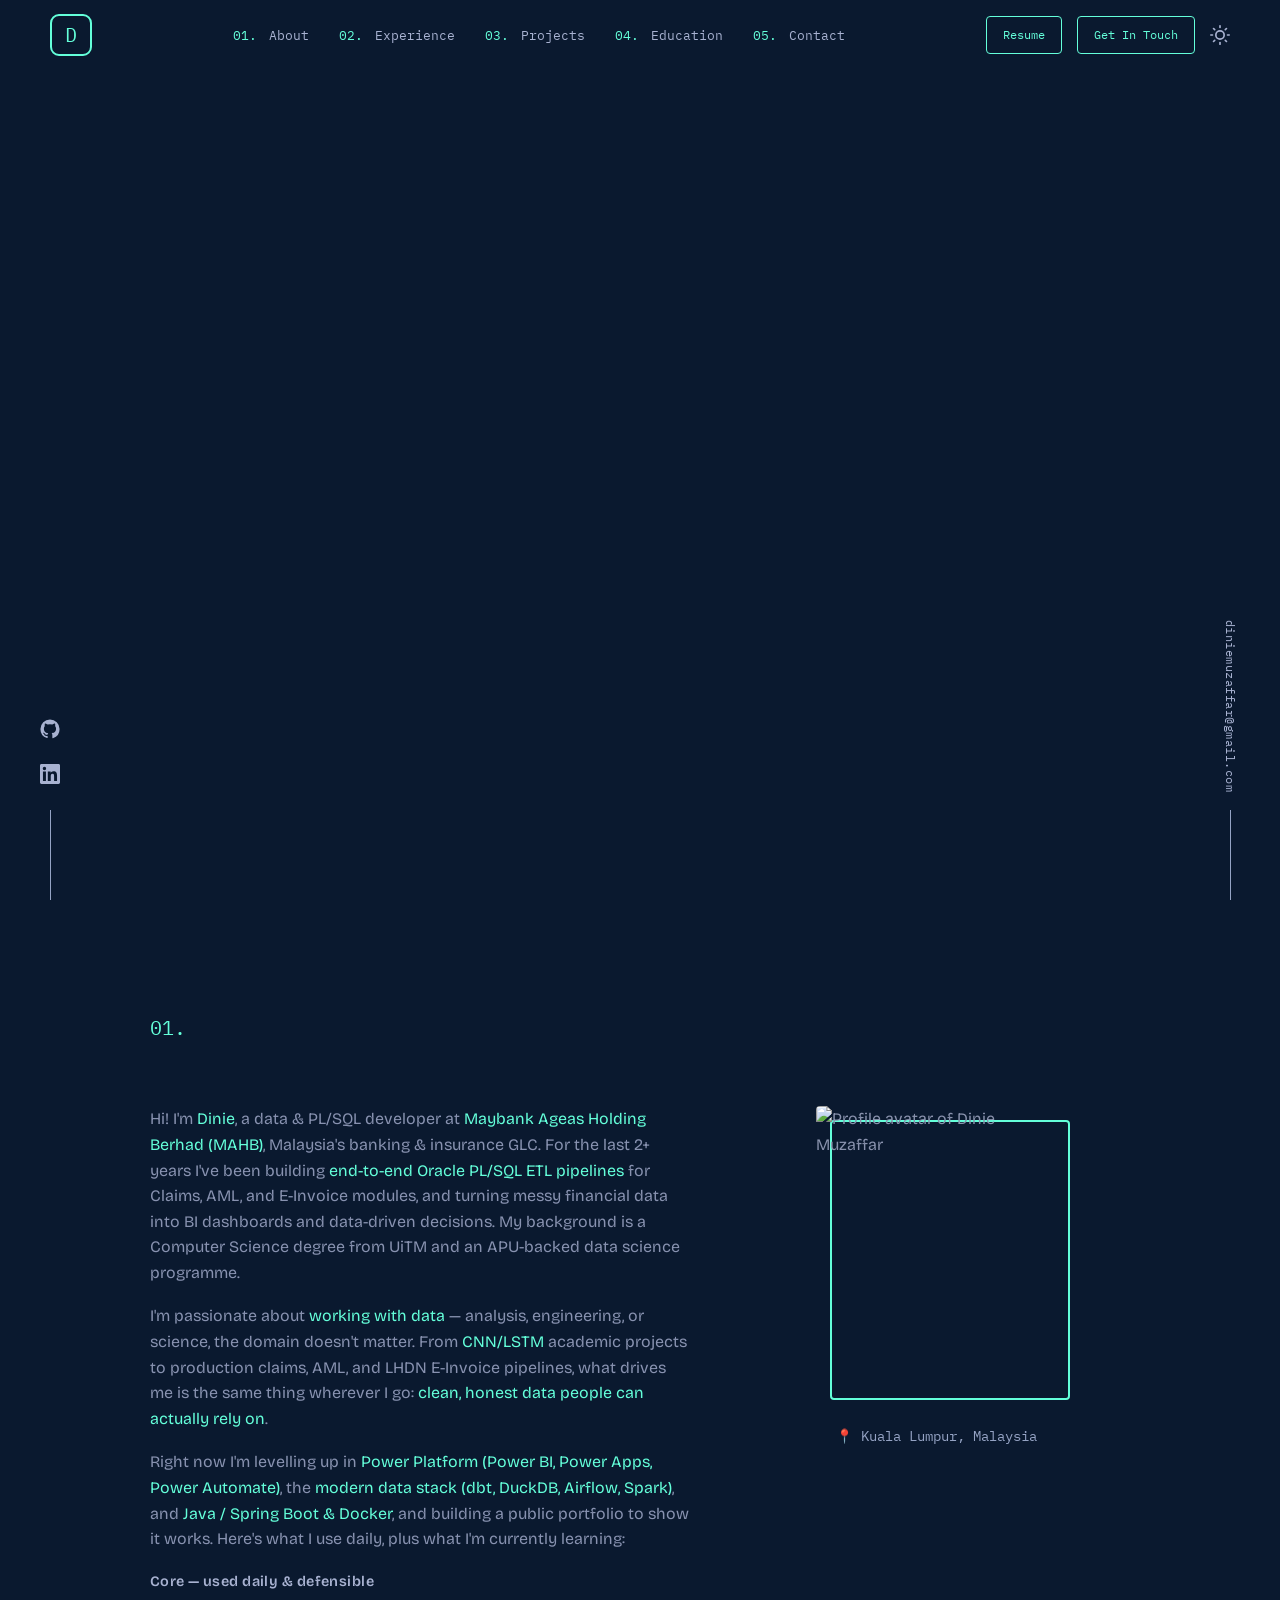
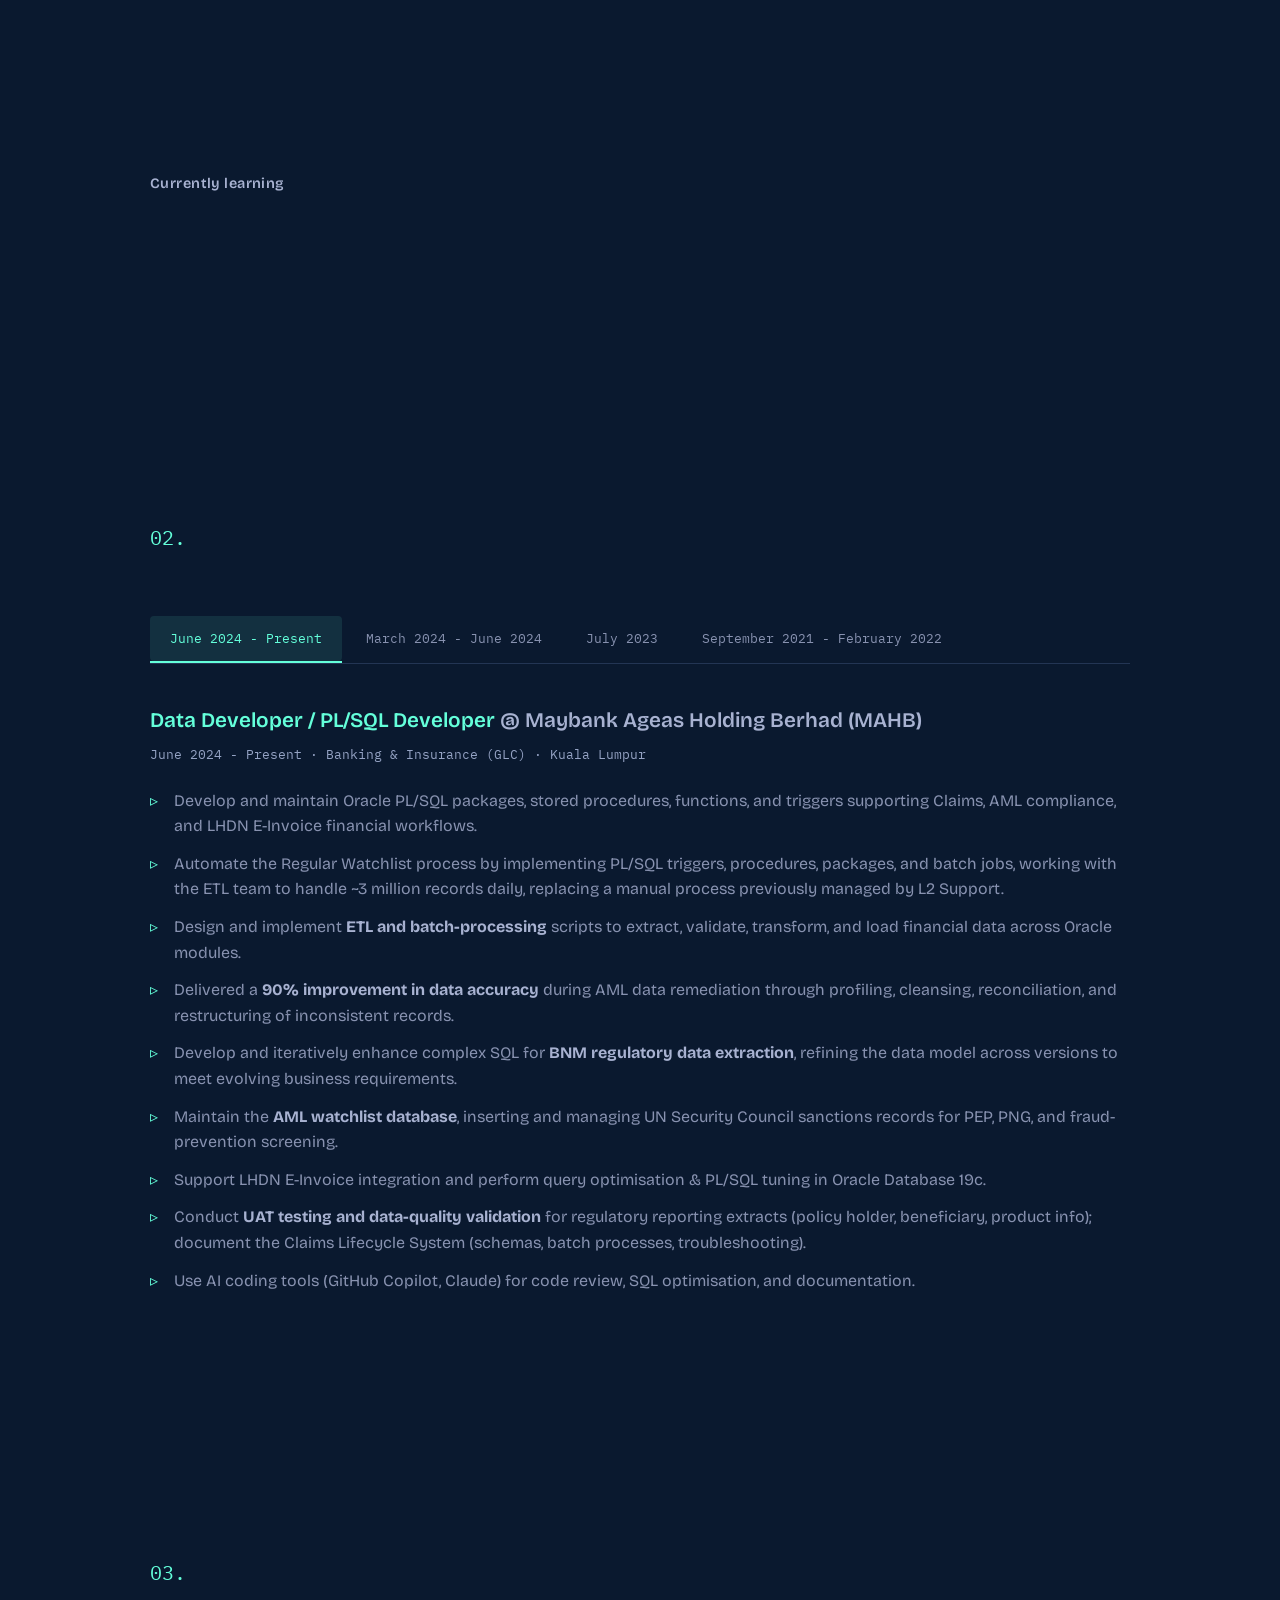
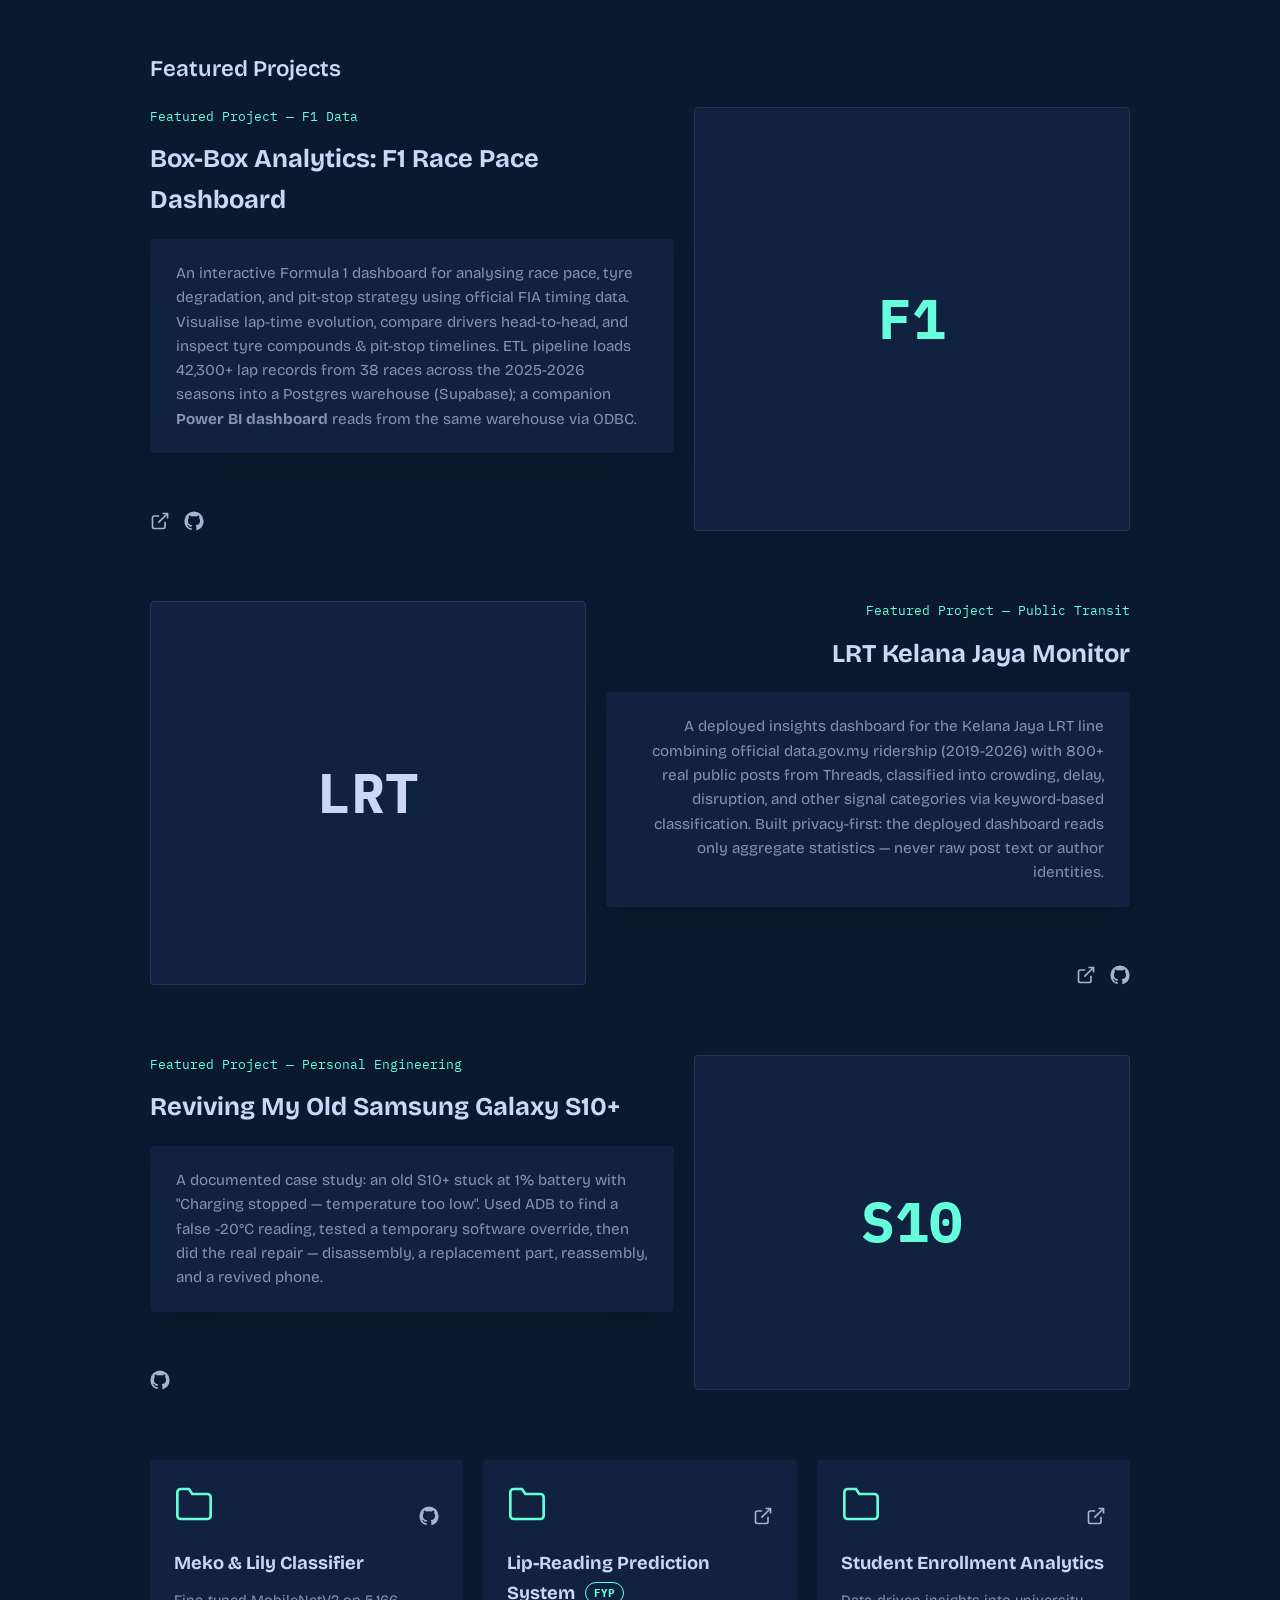
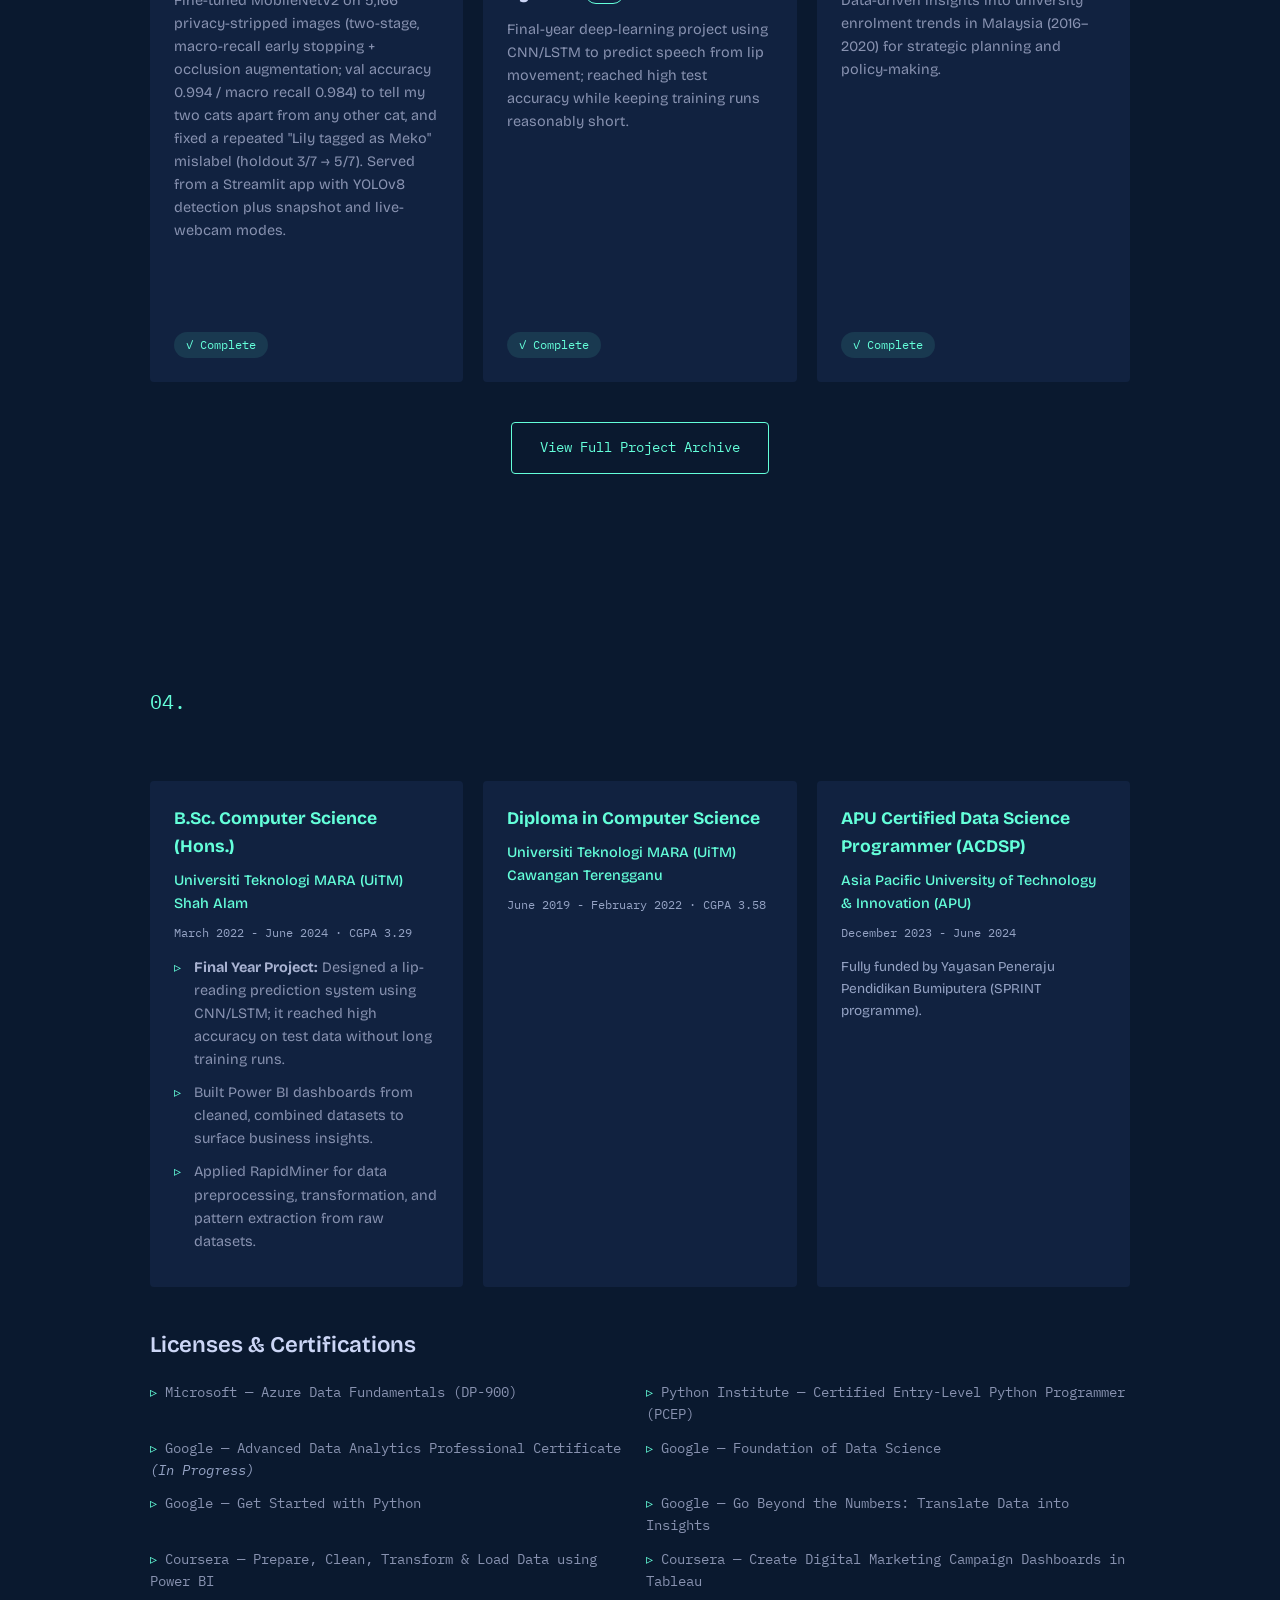
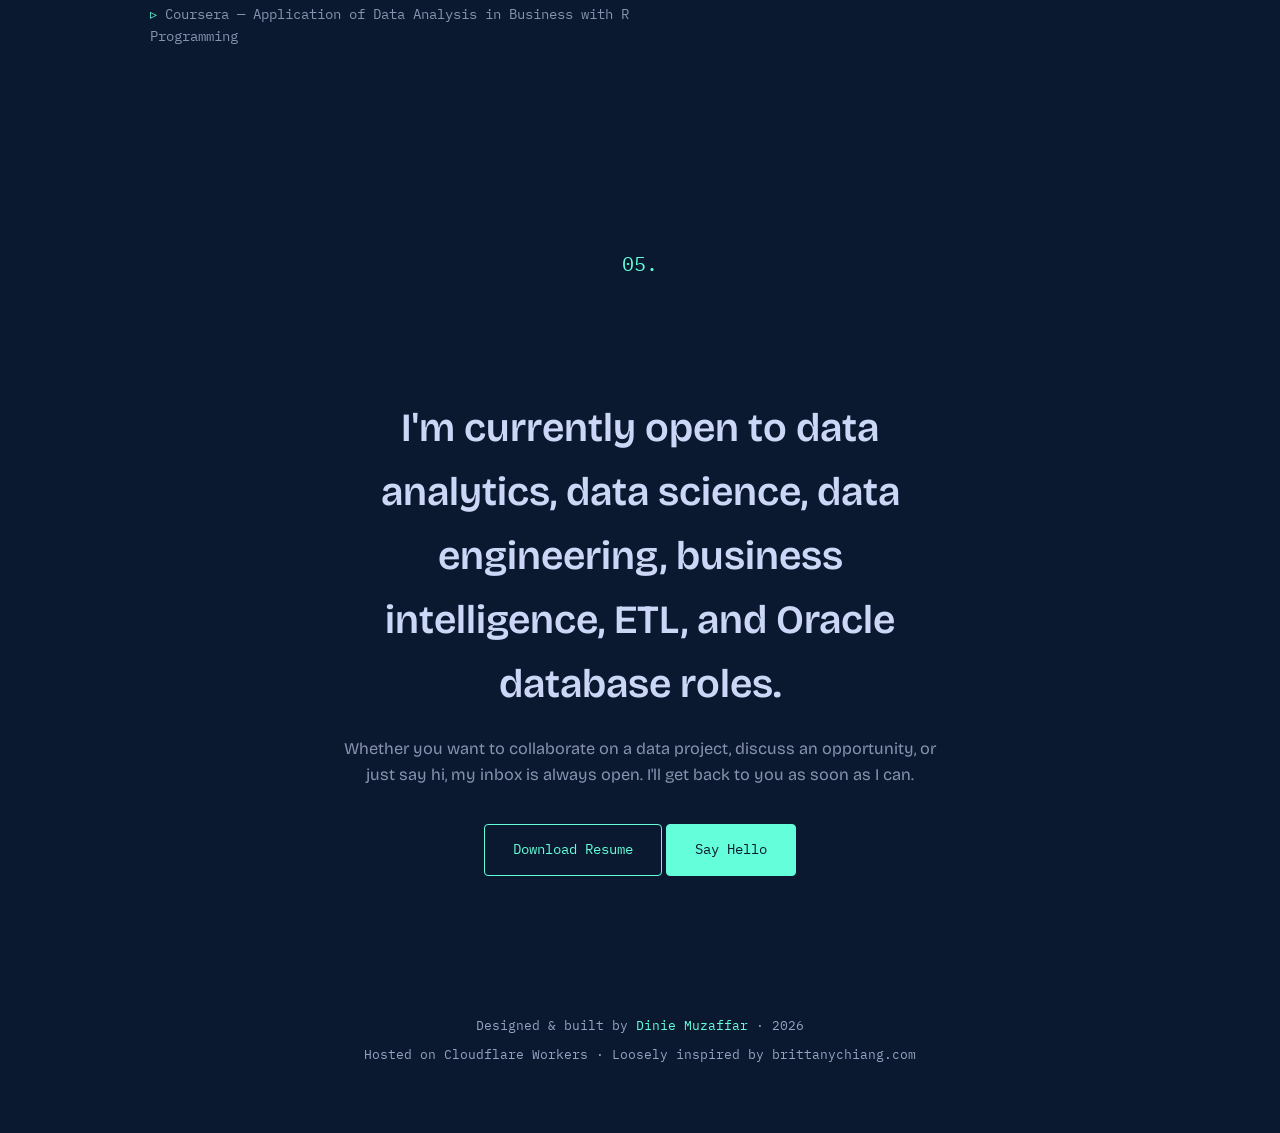
==== commit e70cb2cf: "feat: add Meko & Lily classifier to resume, link LIP and student analytics projects" ====
--- a/index.html
+++ b/index.html
@@ -263,7 +263,7 @@
                     <li>Python</li><li>Streamlit</li><li>Altair</li><li>FastAPI</li><li>SQLite</li><li>Supabase</li><li>pytest</li>
                 </ul>
                 <div class="project-links">
-                    <a href="https://lrt-kelana-jaya-monitor-mf7vbqnzcubnfhipw747ay.streamlit.app/" target="_blank" rel="noopener" aria-label="GitHub repo" title="GitHub">
+                    <a href="https://lrt-kelana-jaya-monitor-mf7vbqnzcubnfhipw747ay.streamlit.app/" target="_blank" rel="noopener" aria-label="Live dashboard" title="Live dashboard">
                          <svg width="20" height="20" viewBox="0 0 24 24" fill="none" stroke="currentColor" stroke-width="2"><path d="M18 13v6a2 2 0 0 1-2 2H5a2 2 0 0 1-2-2V8a2 2 0 0 1 2-2h6"/><polyline points="15 3 21 3 21 9"/><line x1="10" y1="14" x2="21" y2="3"/></svg>
                     </a>
                      <a href="https://github.com/DNIMUZ/lrt-kelana-jaya-monitor" target="_blank" rel="noopener" aria-label="GitHub repo" title="GitHub">
@@ -321,9 +321,9 @@
                     </div>
                 </div>
                 <h3 class="project-grid-title">Meko &amp; Lily Classifier</h3>
-                <p class="project-desc">Image-classification app using a pretrained MobileNetV2 model and a Streamlit upload interface to tell my two cats apart.</p>
-                <ul class="project-tech stagger-entrance">
-                    <li>Python</li><li>TensorFlow</li><li>MobileNetV2</li><li>Streamlit</li>
+                <p class="project-desc">Fine-tuned MobileNetV2 on 5,166 privacy-stripped images (two-stage, macro-recall early stopping + occlusion augmentation; val accuracy 0.994 / macro recall 0.984) to tell my two cats apart from any other cat, and fixed a repeated &quot;Lily tagged as Meko&quot; mislabel (holdout 3/7 &rarr; 5/7). Served from a Streamlit app with YOLOv8 detection plus snapshot and live-webcam modes.</p>
+                <ul class="project-tech stagger-entrance">
+                    <li>Python</li><li>TensorFlow</li><li>MobileNetV2</li><li>YOLOv8</li><li>OpenCV</li><li>Streamlit</li>
                 </ul>
                 <span class="status-badge done">&#10003; Complete</span>
             </div>
@@ -334,7 +334,9 @@
                         <svg width="40" height="40" viewBox="0 0 24 24" fill="none" stroke="currentColor" stroke-width="1.6"><path d="M22 19a2 2 0 0 1-2 2H4a2 2 0 0 1-2-2V5a2 2 0 0 1 2-2h5l2 3h9a2 2 0 0 1 2 2z"/></svg>
                     </div>
                     <div class="project-links">
-                        <!-- No live link yet -->
+                        <a href="https://www.linkedin.com/in/diniemuzaffar/overlay/1705506484678/single-media-viewer/?profileId=ACoAADa3bPsBJxlrKW1t4ZhDEuNK8hapsE1SD8o" target="_blank" rel="noopener" aria-label="Lip-reading FYP on LinkedIn" title="LinkedIn">
+                            <svg width="20" height="20" viewBox="0 0 24 24" fill="none" stroke="currentColor" stroke-width="2"><path d="M18 13v6a2 2 0 0 1-2 2H5a2 2 0 0 1-2-2V8a2 2 0 0 1 2-2h6"/><polyline points="15 3 21 3 21 9"/><line x1="10" y1="14" x2="21" y2="3"/></svg>
+                        </a>
                     </div>
                 </div>
                 <h3 class="project-grid-title">Lip-Reading Prediction System <span class="badge-pill">FYP</span></h3>
@@ -351,7 +353,9 @@
                         <svg width="40" height="40" viewBox="0 0 24 24" fill="none" stroke="currentColor" stroke-width="1.6"><path d="M22 19a2 2 0 0 1-2 2H4a2 2 0 0 1-2-2V5a2 2 0 0 1 2-2h5l2 3h9a2 2 0 0 1 2 2z"/></svg>
                     </div>
                     <div class="project-links">
-                        <!-- No live link yet -->
+                        <a href="https://www.linkedin.com/in/diniemuzaffar/overlay/1705507102283/single-media-viewer/?profileId=ACoAADa3bPsBJxlrKW1t4ZhDEuNK8hapsE1SD8o" target="_blank" rel="noopener" aria-label="Student enrollment analytics on LinkedIn" title="LinkedIn">
+                            <svg width="20" height="20" viewBox="0 0 24 24" fill="none" stroke="currentColor" stroke-width="2"><path d="M18 13v6a2 2 0 0 1-2 2H5a2 2 0 0 1-2-2V8a2 2 0 0 1 2-2h6"/><polyline points="15 3 21 3 21 9"/><line x1="10" y1="14" x2="21" y2="3"/></svg>
+                        </a>
                     </div>
                 </div>
                 <h3 class="project-grid-title">Student Enrollment Analytics</h3>
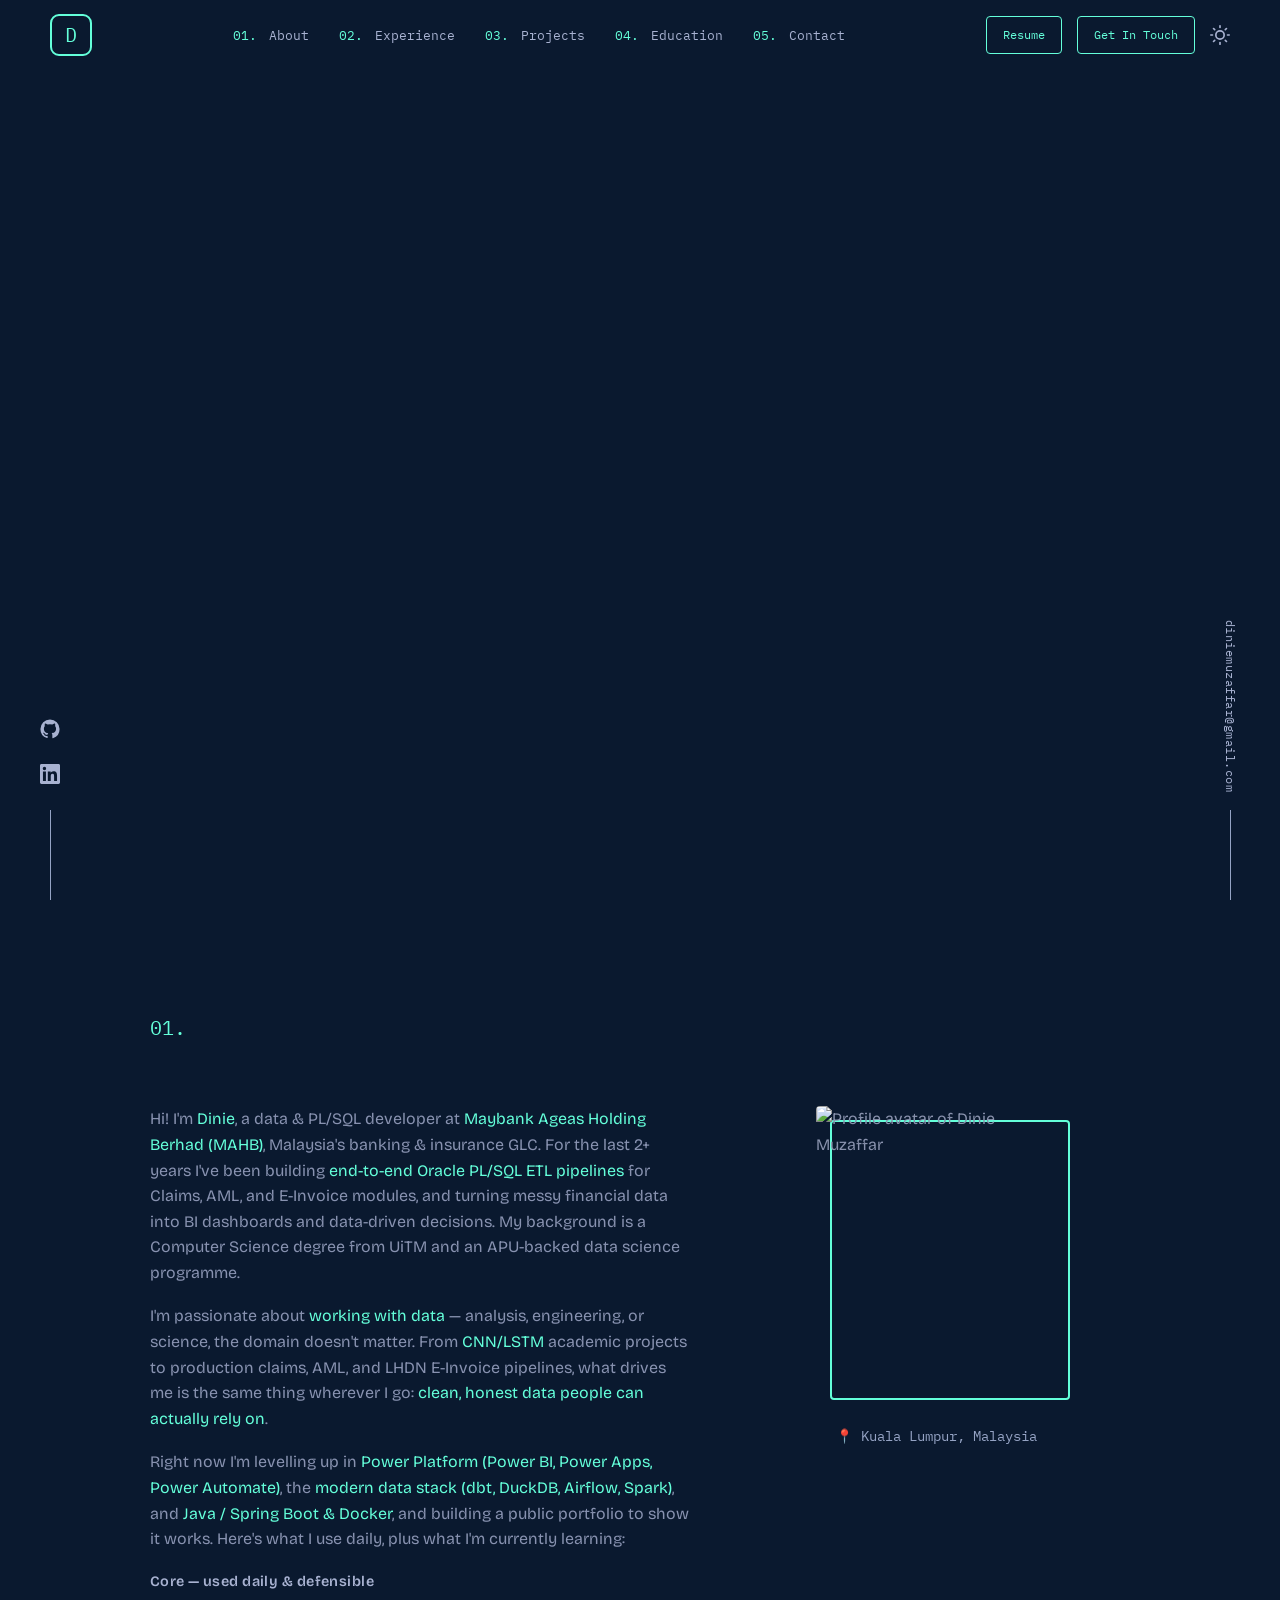
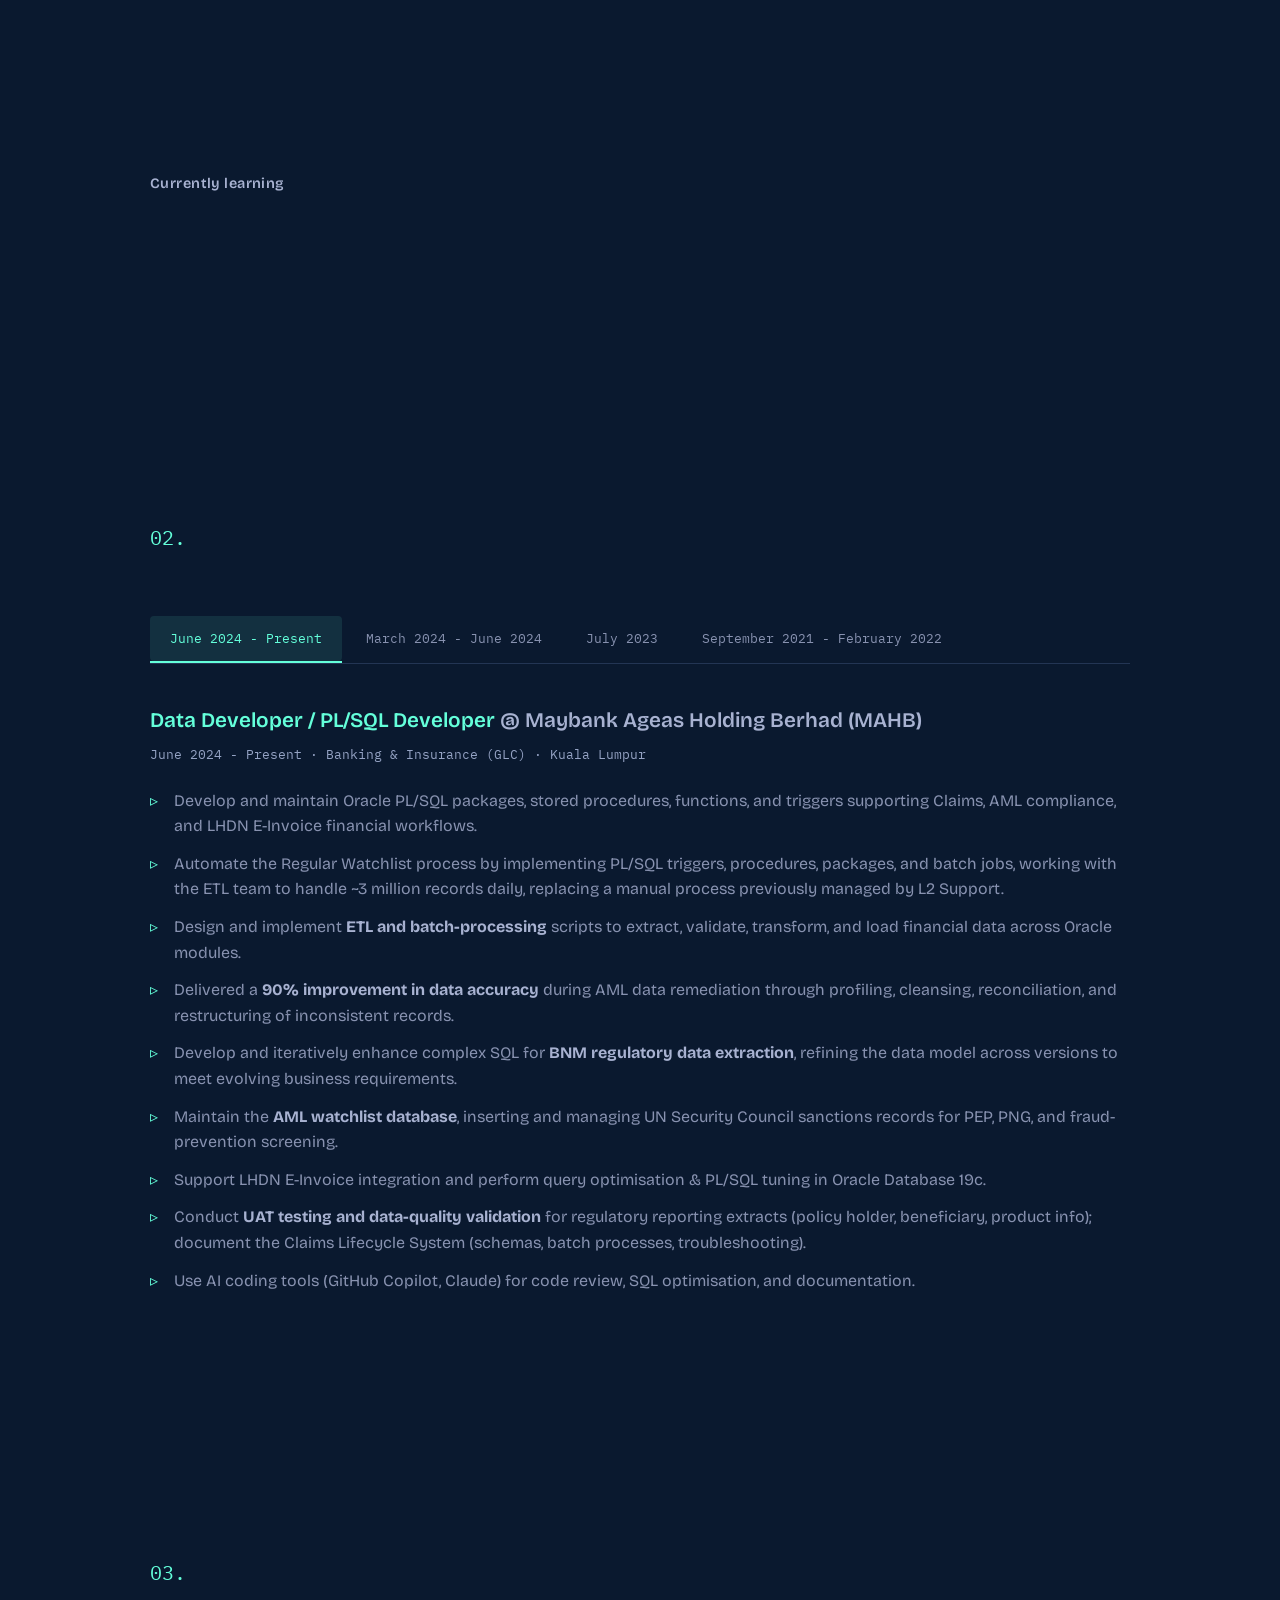
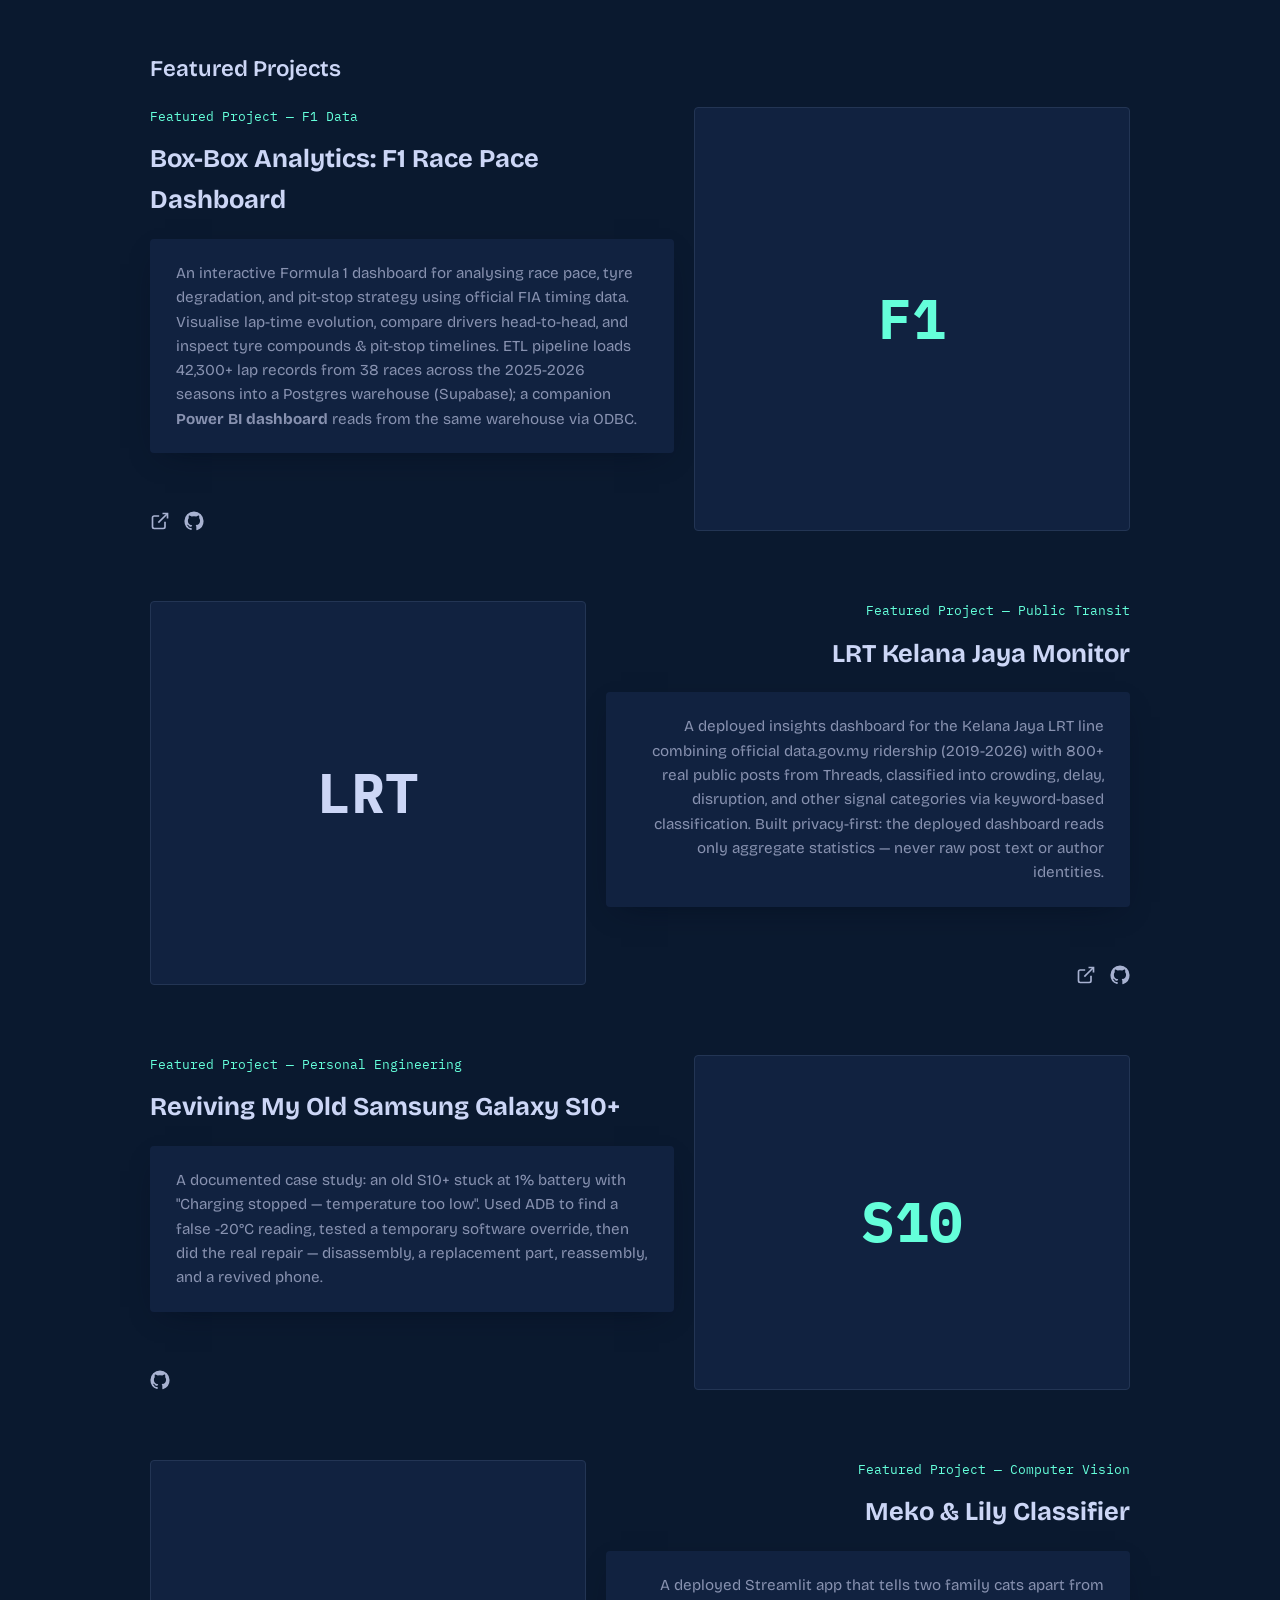
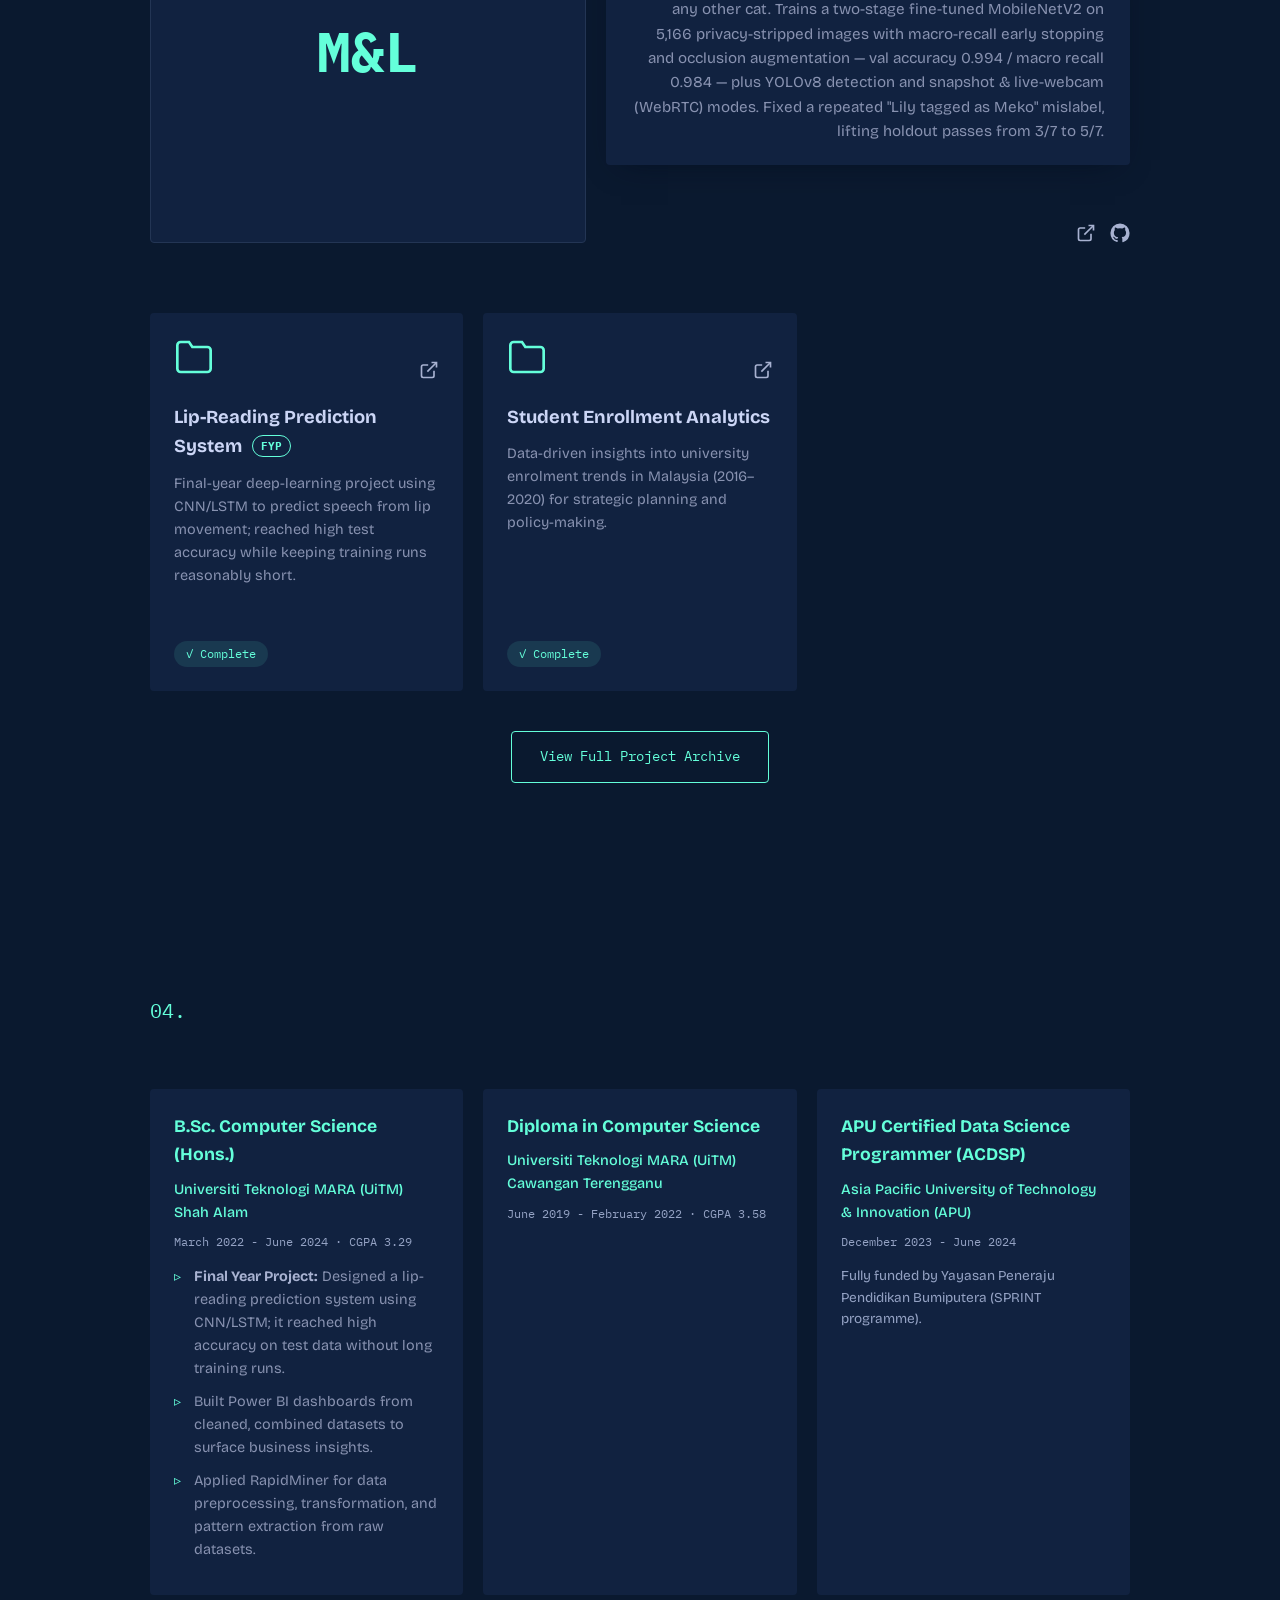
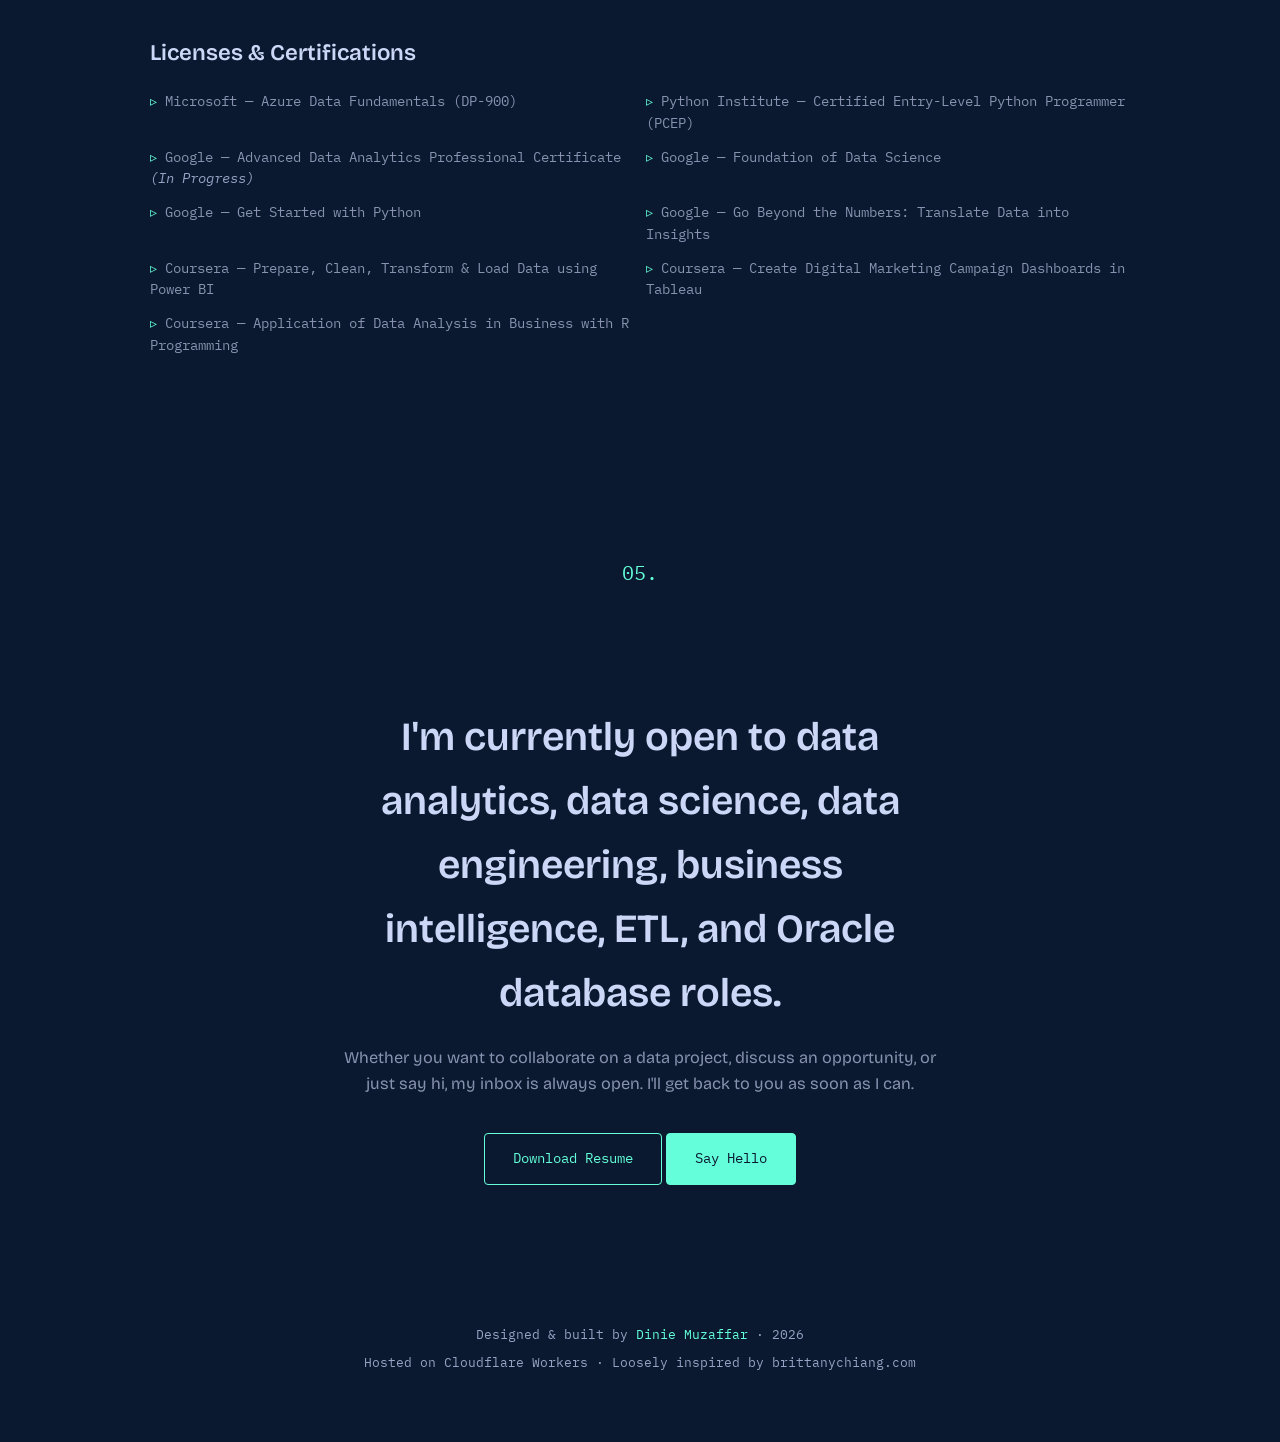
==== commit 49ad1b6d: "feat: promote Meko & Lily classifier to featured project card with live app link" ====
--- a/index.html
+++ b/index.html
@@ -307,27 +307,40 @@
             </div>
         </div>
 
+        <div class="project-card featured reverse">
+            <div class="project-content">
+                <p class="project-overline">Featured Project — Computer Vision</p>
+                <h3 class="project-title"><a href="https://github.com/DNIMUZ/meko-lily-classifier" target="_blank" rel="noopener">Meko &amp; Lily Classifier</a></h3>
+                <div class="project-description">
+                    <p>
+                        A deployed Streamlit app that tells two family cats apart from any other cat. Trains a
+                        two-stage fine-tuned MobileNetV2 on 5,166 privacy-stripped images with macro-recall
+                        early stopping and occlusion augmentation &mdash; val accuracy 0.994 / macro recall
+                        0.984 &mdash; plus YOLOv8 detection and snapshot &amp; live-webcam (WebRTC) modes. Fixed
+                        a repeated &quot;Lily tagged as Meko&quot; mislabel, lifting holdout passes from 3/7 to 5/7.
+                    </p>
+                </div>
+                <ul class="project-tech stagger-entrance">
+                    <li>Python</li><li>TensorFlow</li><li>MobileNetV2</li><li>YOLOv8</li><li>OpenCV</li><li>Streamlit</li>
+                </ul>
+                <div class="project-links">
+                    <a href="https://meko-lily-classifier-nmobetz55bhpyimf2fc2on.streamlit.app/" target="_blank" rel="noopener" aria-label="Live demo" title="Live demo">
+                        <svg width="20" height="20" viewBox="0 0 24 24" fill="none" stroke="currentColor" stroke-width="2"><path d="M18 13v6a2 2 0 0 1-2 2H5a2 2 0 0 1-2-2V8a2 2 0 0 1 2-2h6"/><polyline points="15 3 21 3 21 9"/><line x1="10" y1="14" x2="21" y2="3"/></svg>
+                    </a>
+                    <a href="https://github.com/DNIMUZ/meko-lily-classifier" target="_blank" rel="noopener" aria-label="GitHub repo" title="GitHub">
+                        <svg width="20" height="20" viewBox="0 0 24 24" fill="currentColor"><path d="M12 .5A11.5 11.5 0 0 0 .5 12a11.5 11.5 0 0 0 7.86 10.92c.58.11.79-.25.79-.56v-2.03c-3.2.7-3.87-1.36-3.87-1.36-.53-1.32-1.28-1.68-1.28-1.68-1.04-.71.08-.7.08-.7 1.15.08 1.76 1.18 1.76 1.18 1.02 1.75 2.68 1.25 3.33.95.1-.74.4-1.25.72-1.54-2.55-.29-5.23-1.27-5.23-5.66 0-1.25.45-2.27 1.18-3.07-.12-.29-.51-1.46.11-3.05 0 0 .96-.31 3.15 1.17a10.9 10.9 0 0 1 5.73 0c2.19-1.48 3.15-1.17 3.15-1.17.62 1.59.23 2.76.11 3.05.73.8 1.18 1.82 1.18 3.07 0 4.4-2.69 5.37-5.25 5.65.41.35.77 1.05.77 2.12v3.15c0 .31.21.68.8.56A11.5 11.5 0 0 0 23.5 12 11.5 11.5 0 0 0 12 .5z"/></svg>
+                    </a>
+                </div>
+            </div>
+            <div class="project-image">
+                <a href="https://meko-lily-classifier-nmobetz55bhpyimf2fc2on.streamlit.app/" target="_blank" rel="noopener">
+                    <div class="project-img-placeholder" style="--placeholder:'M&L';">M&amp;L</div>
+                </a>
+            </div>
+        </div>
+
         <!-- Grid of smaller featured projects -->
         <div class="project-grid">
-            <div class="project-card small">
-                <div class="project-top">
-                    <div class="project-folder">
-                        <svg width="40" height="40" viewBox="0 0 24 24" fill="none" stroke="currentColor" stroke-width="1.6"><path d="M22 19a2 2 0 0 1-2 2H4a2 2 0 0 1-2-2V5a2 2 0 0 1 2-2h5l2 3h9a2 2 0 0 1 2 2z"/></svg>
-                    </div>
-                    <div class="project-links">
-                        <a href="https://github.com/DNIMUZ/meko-lily-classifier" target="_blank" rel="noopener" aria-label="GitHub repo" title="GitHub">
-                            <svg width="20" height="20" viewBox="0 0 24 24" fill="currentColor"><path d="M12 .5A11.5 11.5 0 0 0 .5 12a11.5 11.5 0 0 0 7.86 10.92c.58.11.79-.25.79-.56v-2.03c-3.2.7-3.87-1.36-3.87-1.36-.53-1.32-1.28-1.68-1.28-1.68-1.04-.71.08-.7.08-.7 1.15.08 1.76 1.18 1.76 1.18 1.02 1.75 2.68 1.25 3.33.95.1-.74.4-1.25.72-1.54-2.55-.29-5.23-1.27-5.23-5.66 0-1.25.45-2.27 1.18-3.07-.12-.29-.51-1.46.11-3.05 0 0 .96-.31 3.15 1.17a10.9 10.9 0 0 1 5.73 0c2.19-1.48 3.15-1.17 3.15-1.17.62 1.59.23 2.76.11 3.05.73.8 1.18 1.82 1.18 3.07 0 4.4-2.69 5.37-5.25 5.65.41.35.77 1.05.77 2.12v3.15c0 .31.21.68.8.56A11.5 11.5 0 0 0 23.5 12 11.5 11.5 0 0 0 12 .5z"/></svg>
-                        </a>
-                    </div>
-                </div>
-                <h3 class="project-grid-title">Meko &amp; Lily Classifier</h3>
-                <p class="project-desc">Fine-tuned MobileNetV2 on 5,166 privacy-stripped images (two-stage, macro-recall early stopping + occlusion augmentation; val accuracy 0.994 / macro recall 0.984) to tell my two cats apart from any other cat, and fixed a repeated &quot;Lily tagged as Meko&quot; mislabel (holdout 3/7 &rarr; 5/7). Served from a Streamlit app with YOLOv8 detection plus snapshot and live-webcam modes.</p>
-                <ul class="project-tech stagger-entrance">
-                    <li>Python</li><li>TensorFlow</li><li>MobileNetV2</li><li>YOLOv8</li><li>OpenCV</li><li>Streamlit</li>
-                </ul>
-                <span class="status-badge done">&#10003; Complete</span>
-            </div>
-
             <div class="project-card small">
                 <div class="project-top">
                     <div class="project-folder">
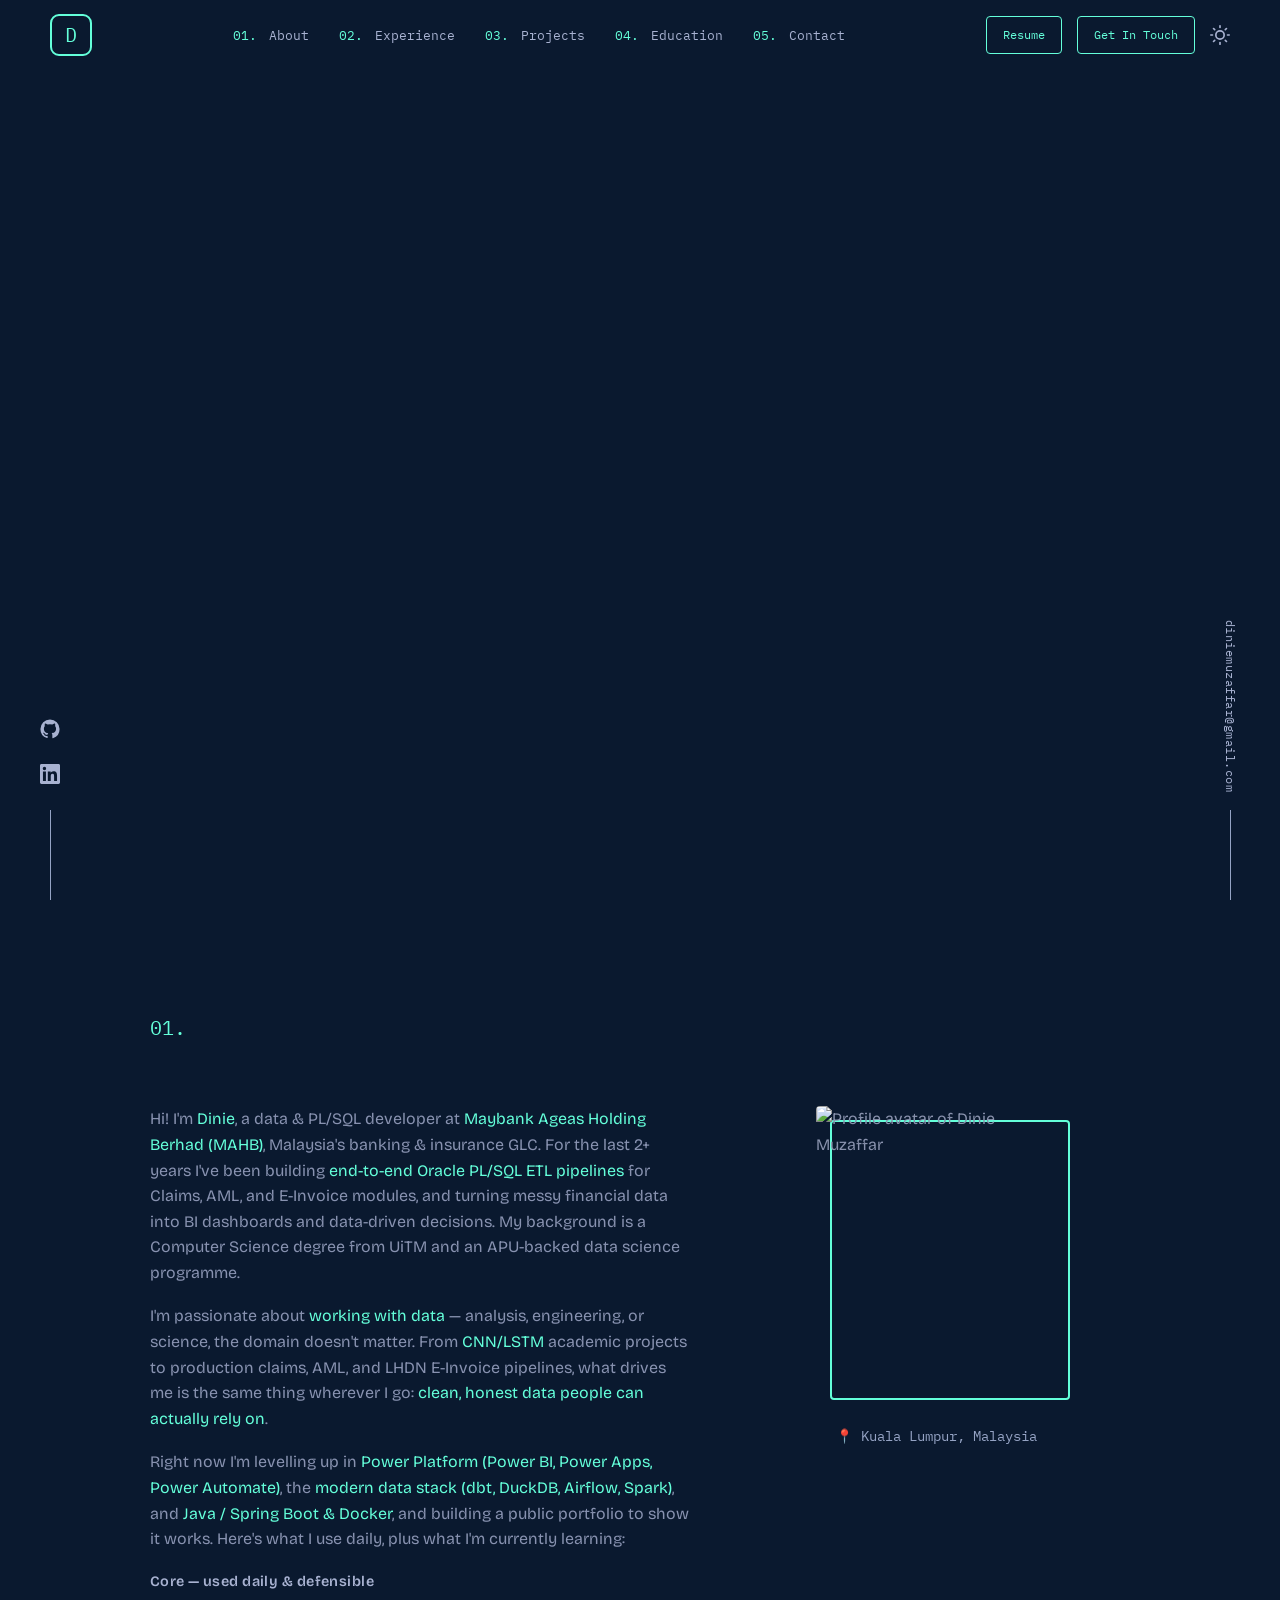
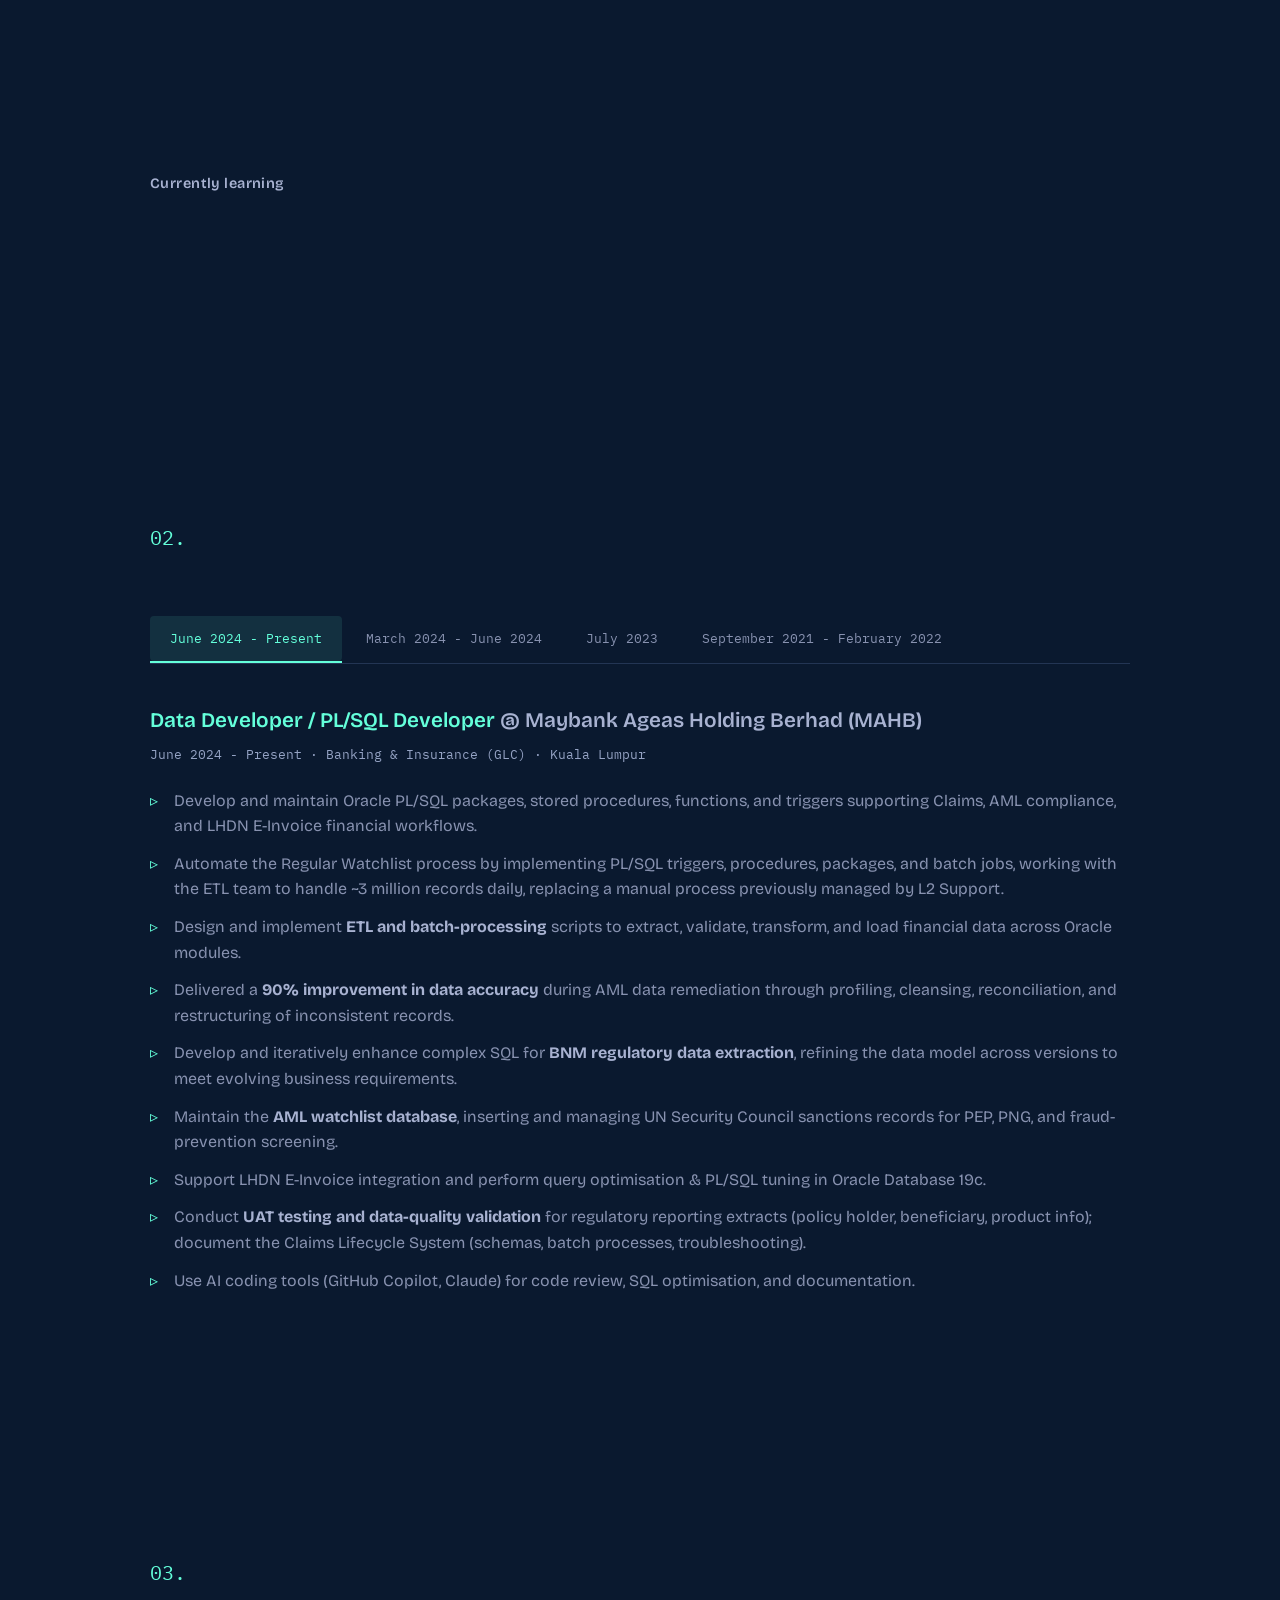
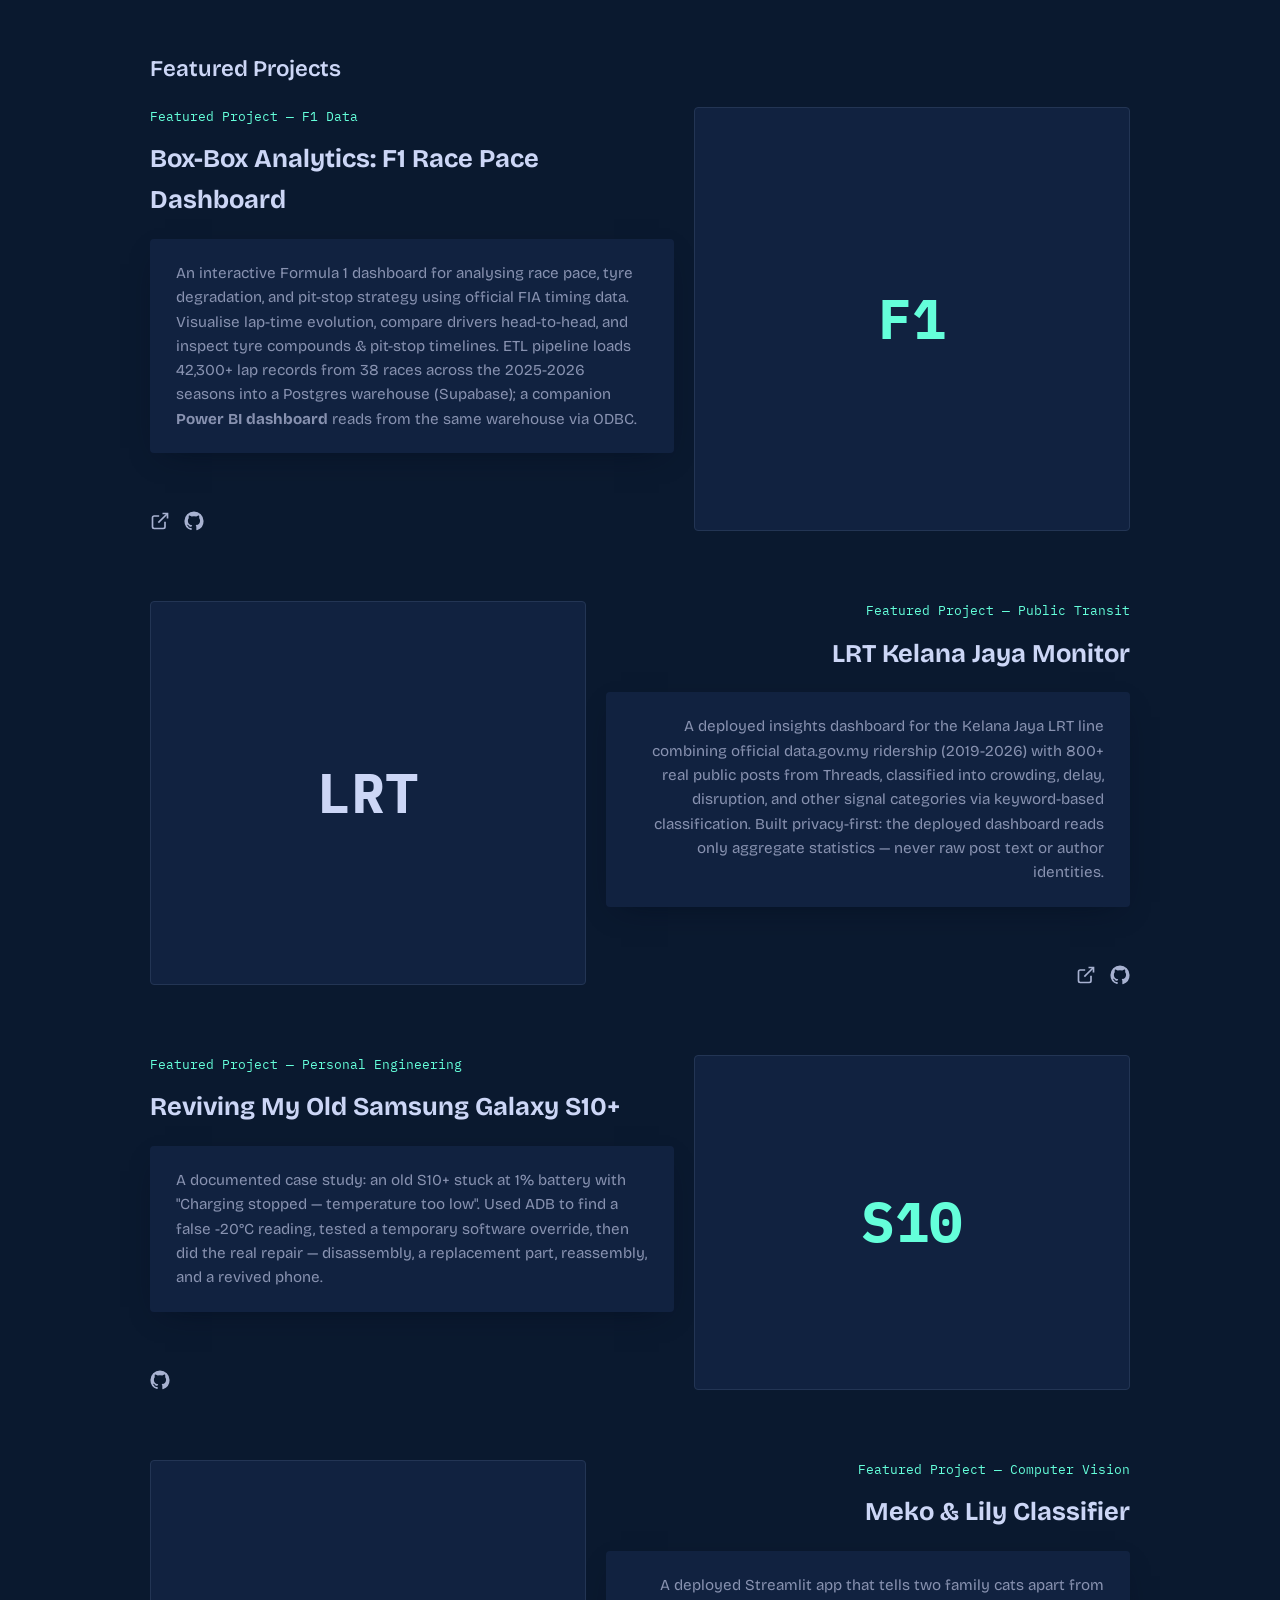
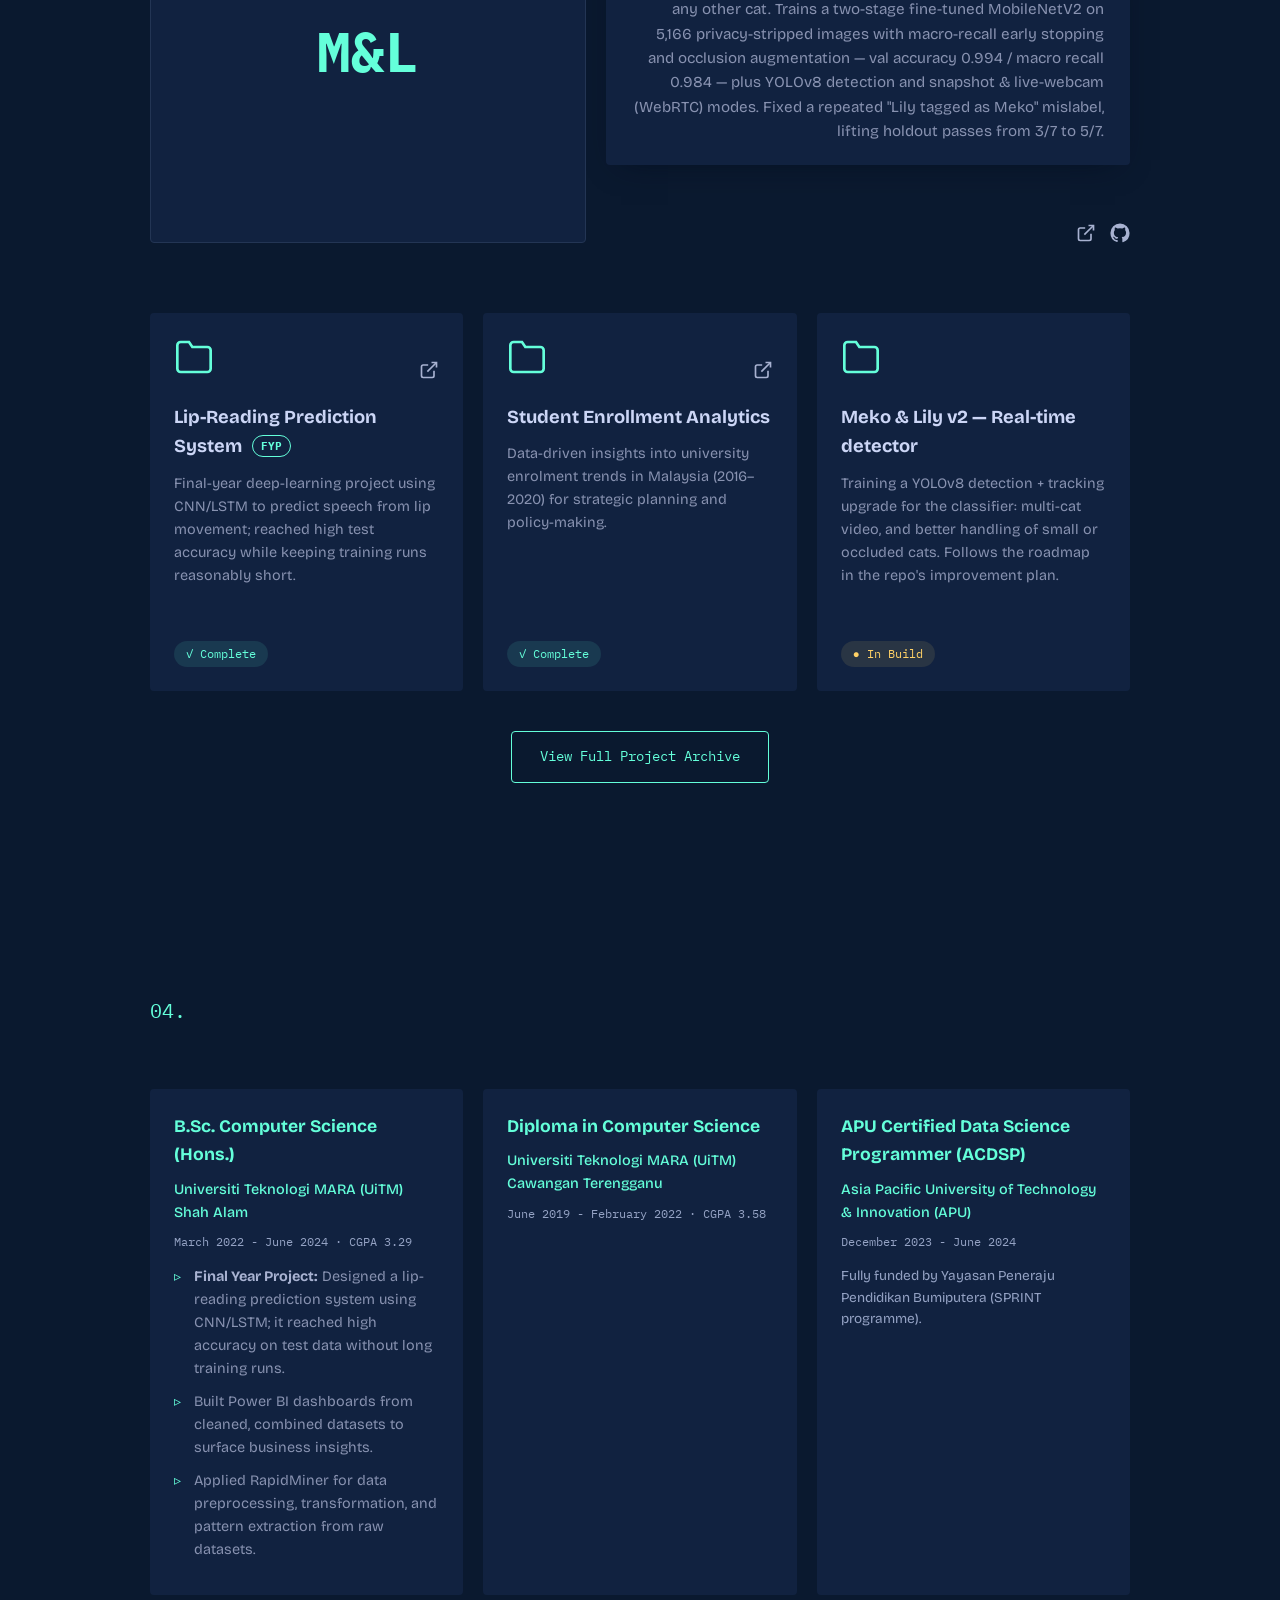
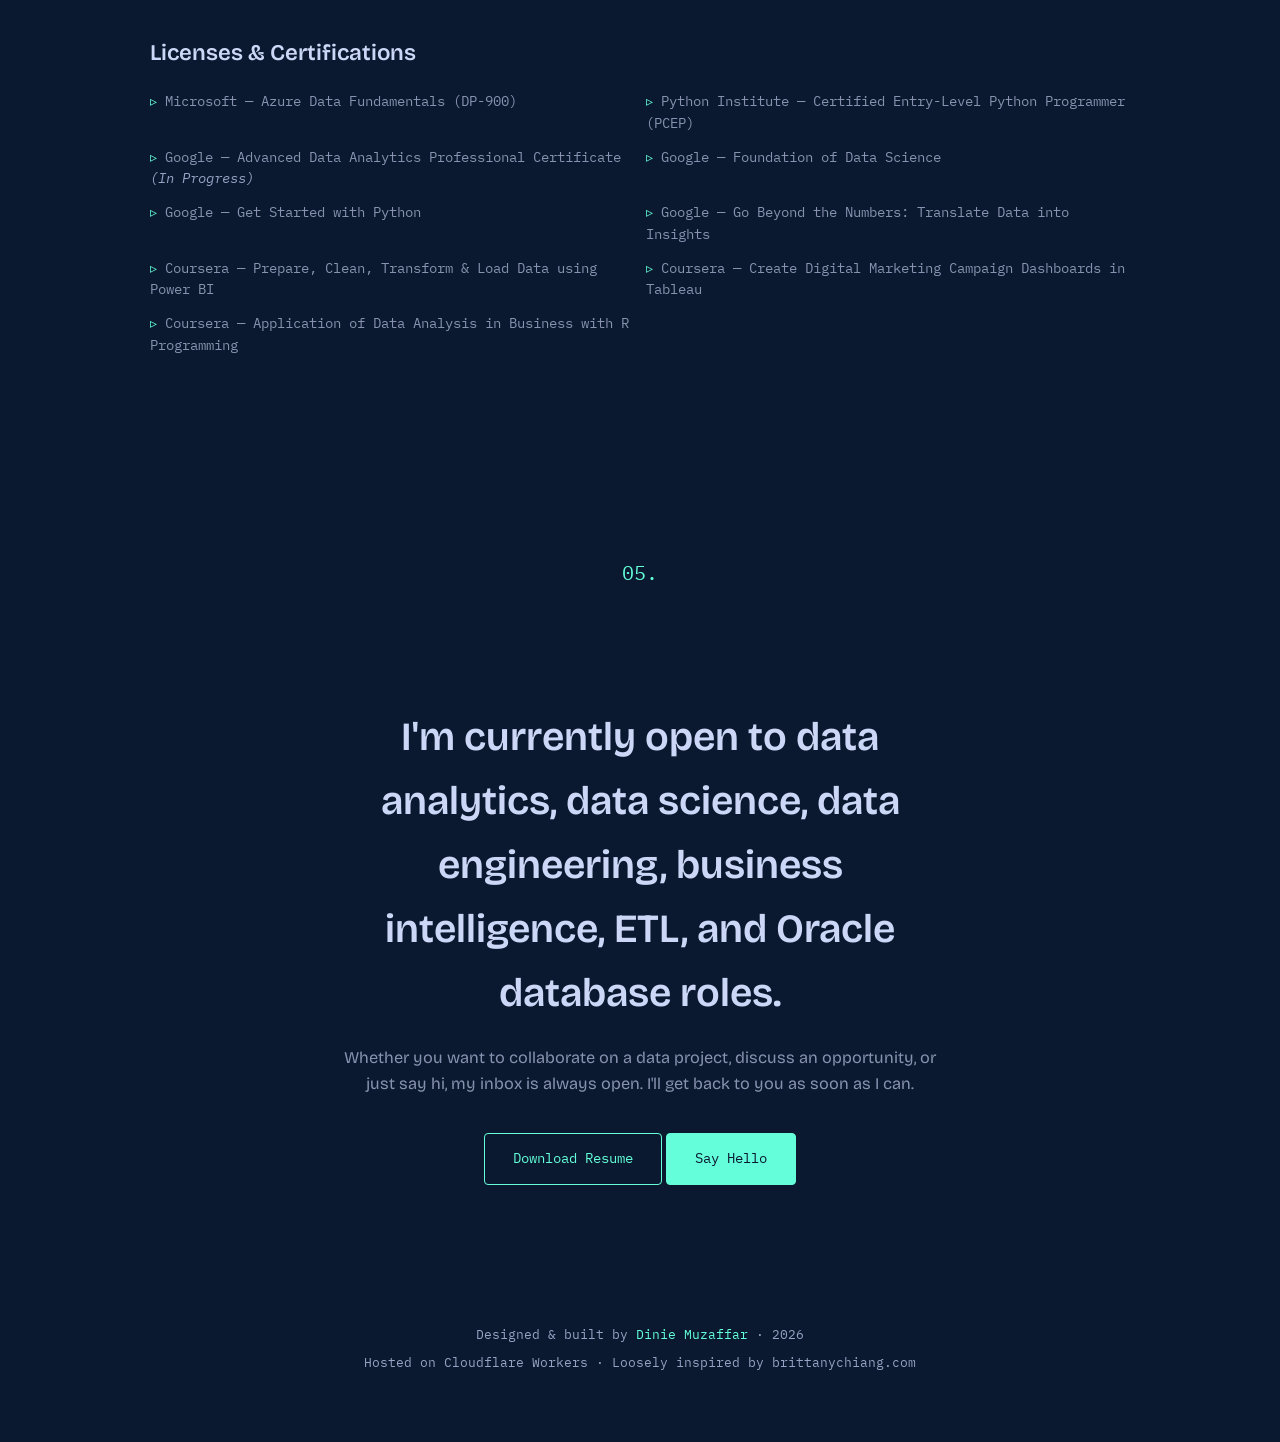
==== commit 5581b2c5: "feat: balance project grid with 'In Build' Meko & Lily v2 card; drop live link from resume" ====
--- a/index.html
+++ b/index.html
@@ -378,6 +378,23 @@
                 </ul>
                 <span class="status-badge done">&#10003; Complete</span>
             </div>
+
+            <div class="project-card small">
+                <div class="project-top">
+                    <div class="project-folder">
+                        <svg width="40" height="40" viewBox="0 0 24 24" fill="none" stroke="currentColor" stroke-width="1.6"><path d="M22 19a2 2 0 0 1-2 2H4a2 2 0 0 1-2-2V5a2 2 0 0 1 2-2h5l2 3h9a2 2 0 0 1 2 2z"/></svg>
+                    </div>
+                    <div class="project-links">
+                        <!-- In build — links coming soon -->
+                    </div>
+                </div>
+                <h3 class="project-grid-title">Meko &amp; Lily v2 &mdash; Real-time detector</h3>
+                <p class="project-desc">Training a YOLOv8 detection + tracking upgrade for the classifier: multi-cat video, and better handling of small or occluded cats. Follows the roadmap in the repo's improvement plan.</p>
+                <ul class="project-tech stagger-entrance">
+                    <li>YOLOv8</li><li>TensorFlow</li><li>OpenCV</li><li>Streamlit</li>
+                </ul>
+                <span class="status-badge ongoing">&#9679; In Build</span>
+            </div>
         </div>
 
         <div class="projects-more">
--- a/styles.css
+++ b/styles.css
@@ -244,11 +244,10 @@
     .theme-toggle,
     .theme-toggle .icon-sun,
     .theme-toggle .icon-moon,
-    .nav-toggle,
-    .nav-links,
     .exp-tab::after,
     .photo-frame,
     .project-card,
+    .status-badge.ongoing,
     .about-photo .photo-frame,
     .about-photo .photo-frame::after {
         animation: none !important;
@@ -423,30 +422,6 @@
 [data-theme="light"] .icon-sun { display: none; }
 [data-theme="light"] .icon-moon { display: block; }
 
-/* Mobile nav toggle — hidden on desktop */
-.nav-toggle {
-    display: none;
-    background: none;
-    border: none;
-    cursor: pointer;
-    color: var(--slate-light);
-    padding: 6px;
-    align-items: center;
-    justify-content: center;
-    transition: color var(--transition);
-}
-
-.nav-toggle:hover {
-    color: var(--green);
-}
-
-.nav-toggle:focus-visible {
-    color: var(--green);
-    outline: 2px solid var(--green);
-    outline-offset: 2px;
-    border-radius: 4px;
-}
-
 /* ============================================================
    BUTTONS
    ============================================================ */
@@ -981,31 +956,6 @@
     color: var(--slate-mid);
 }
 
-/* Real chart thumbnails (rendered from each project's own data) */
-.project-thumb {
-    display: block;
-    width: 100%;
-    height: 100%;
-    min-height: 220px;
-    object-fit: cover;
-    border-radius: var(--border-radius);
-    border: 1px solid var(--navy-lighter);
-    background: var(--navy-light);
-    transition: transform var(--transition);
-}
-
-@media (hover: hover) and (pointer: fine) {
-    .project-image:hover .project-thumb {
-        transform: scale(1.02);
-    }
-}
-
-@media (hover: none) {
-    .project-image:hover .project-thumb {
-        transform: none;
-    }
-}
-
 /* Grid cards */
 .project-grid {
     display: grid;
@@ -1085,6 +1035,12 @@
 .status-badge.ongoing {
     color: #ffd166;
     background: rgba(255, 209, 102, 0.1);
+    animation: badgePulse 2.4s ease-in-out infinite;
+}
+
+@keyframes badgePulse {
+    0%, 100% { opacity: 1; transform: scale(1); }
+    50% { opacity: 0.72; transform: scale(0.97); }
 }
 
 /* Progress bars */
@@ -1356,41 +1312,6 @@
     }
     .nav-links {
         display: none;
-        position: fixed;
-        top: var(--nav-height);
-        left: 0;
-        right: 0;
-        flex-direction: column;
-        align-items: center;
-        gap: 0;
-        padding: 10px 0 16px;
-        background-color: rgba(10, 25, 47, 0.98);
-        box-shadow: 0 10px 30px -10px rgba(2, 12, 27, 0.7);
-        z-index: 99;
-    }
-    [data-theme="light"] .nav-links {
-        background-color: rgba(245, 245, 247, 0.98);
-        box-shadow: 0 10px 30px -10px rgba(0, 0, 0, 0.15);
-    }
-    .nav-links.open {
-        display: flex;
-    }
-    .nav-links a {
-        display: block;
-        padding: 12px 20px;
-        width: 100%;
-        text-align: center;
-        font-size: 0.9rem;
-    }
-    .nav-toggle {
-        display: flex;
-    }
-    .nav-cta {
-        gap: 8px;
-    }
-    .nav-cta .btn-sm {
-        padding: 8px 12px;
-        font-size: 0.7rem;
     }
     .about-grid {
         grid-template-columns: 1fr;
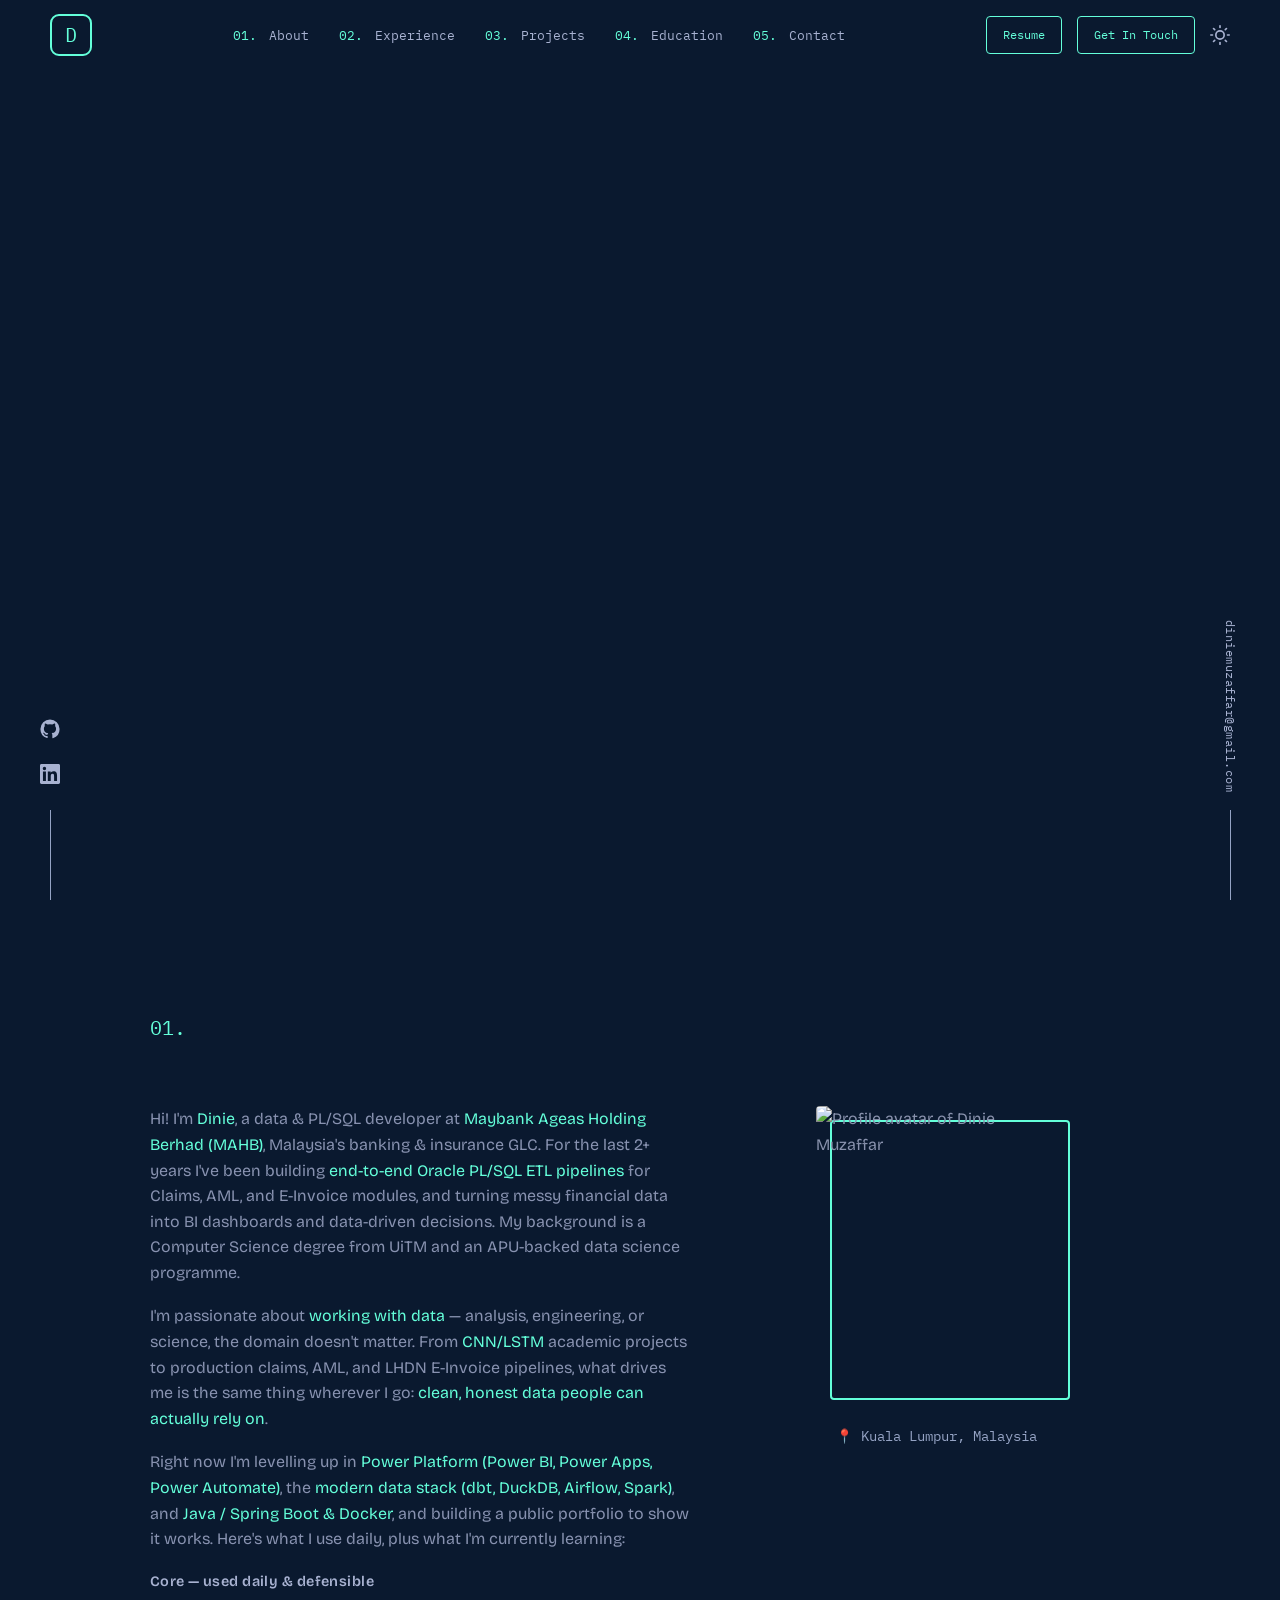
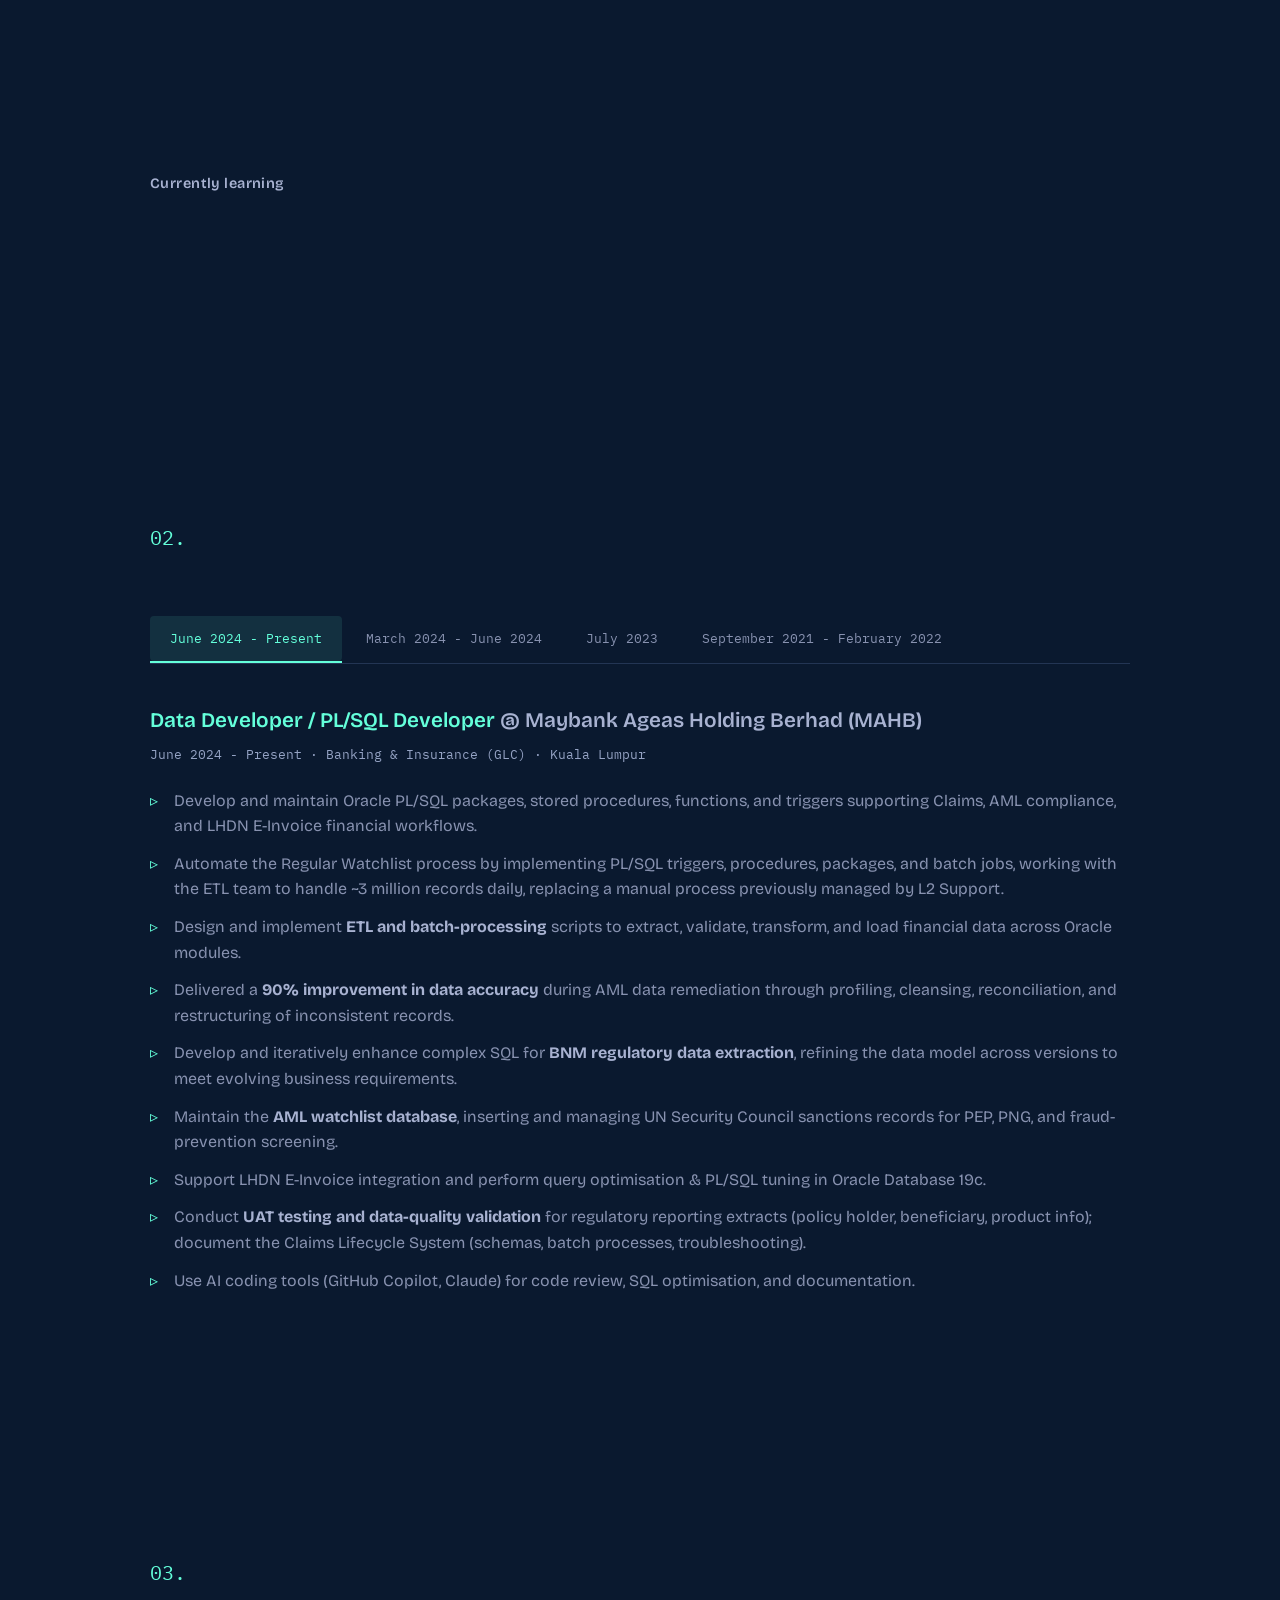
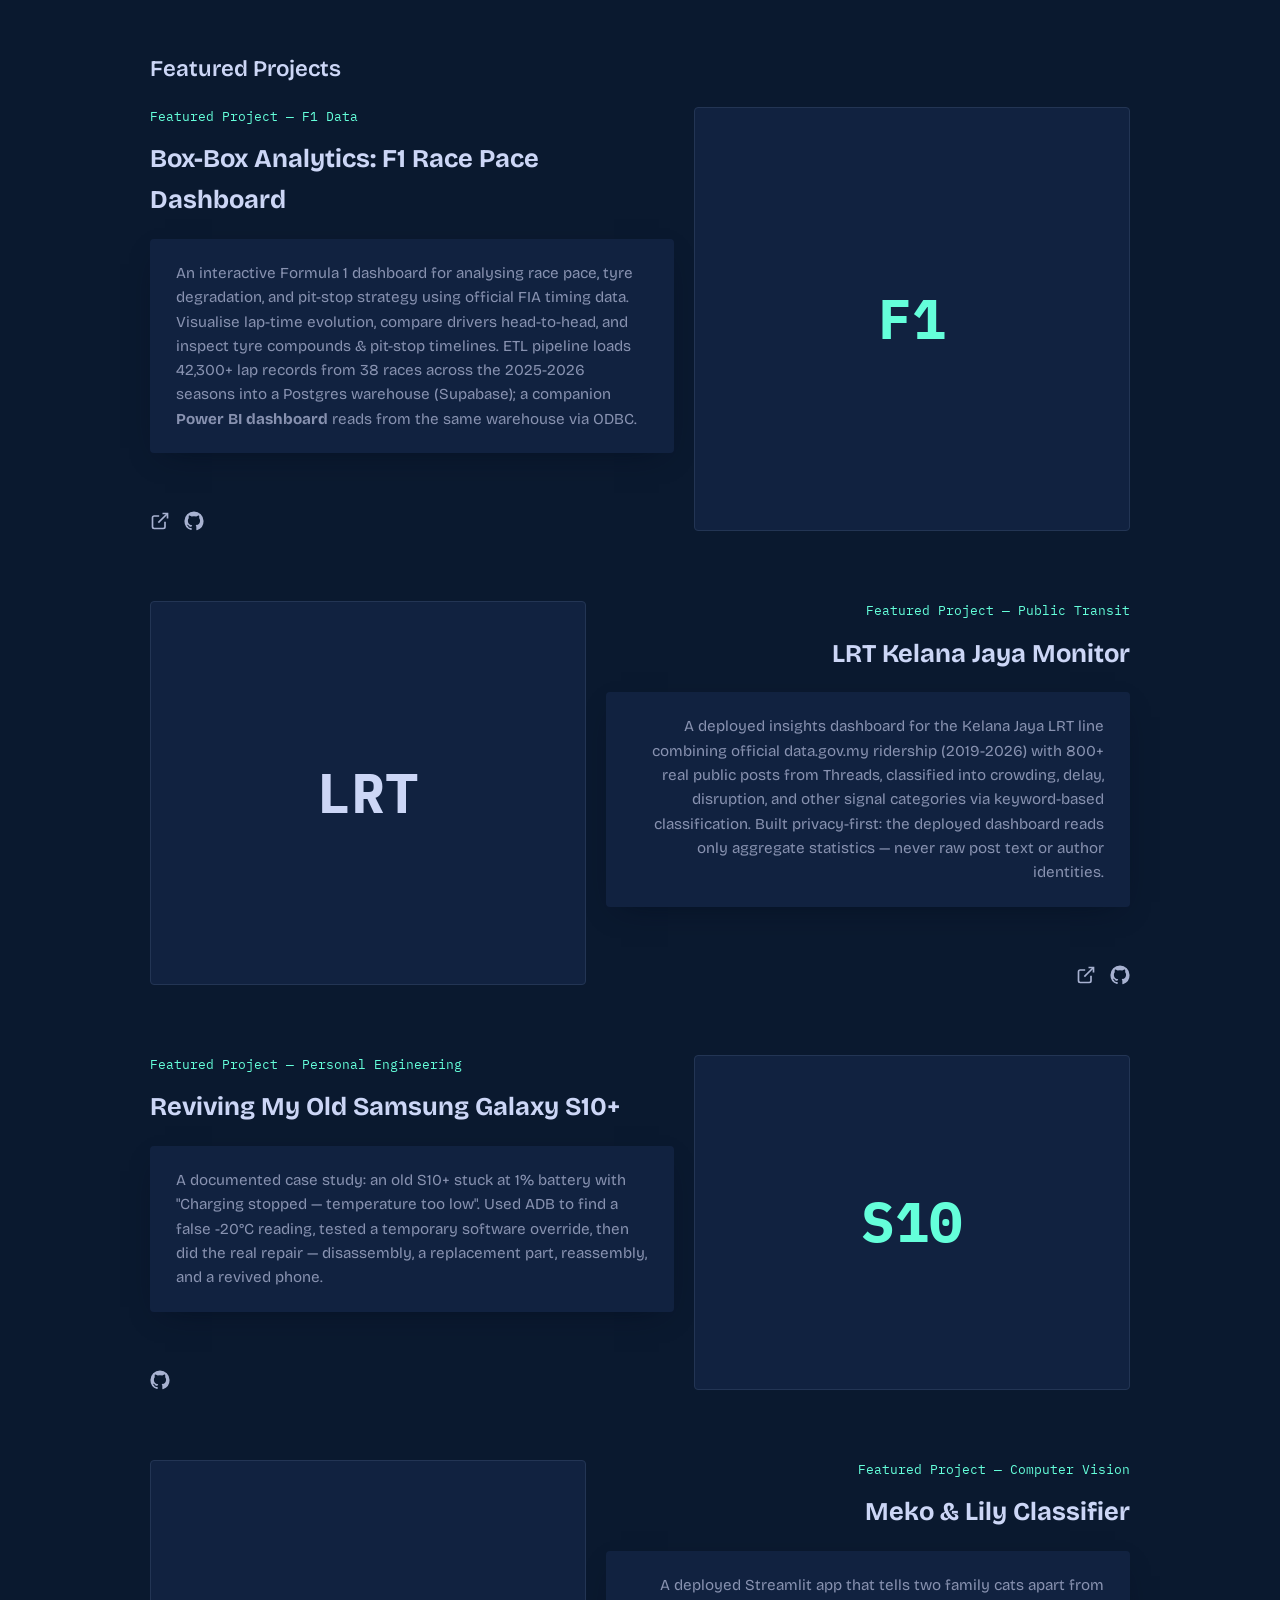
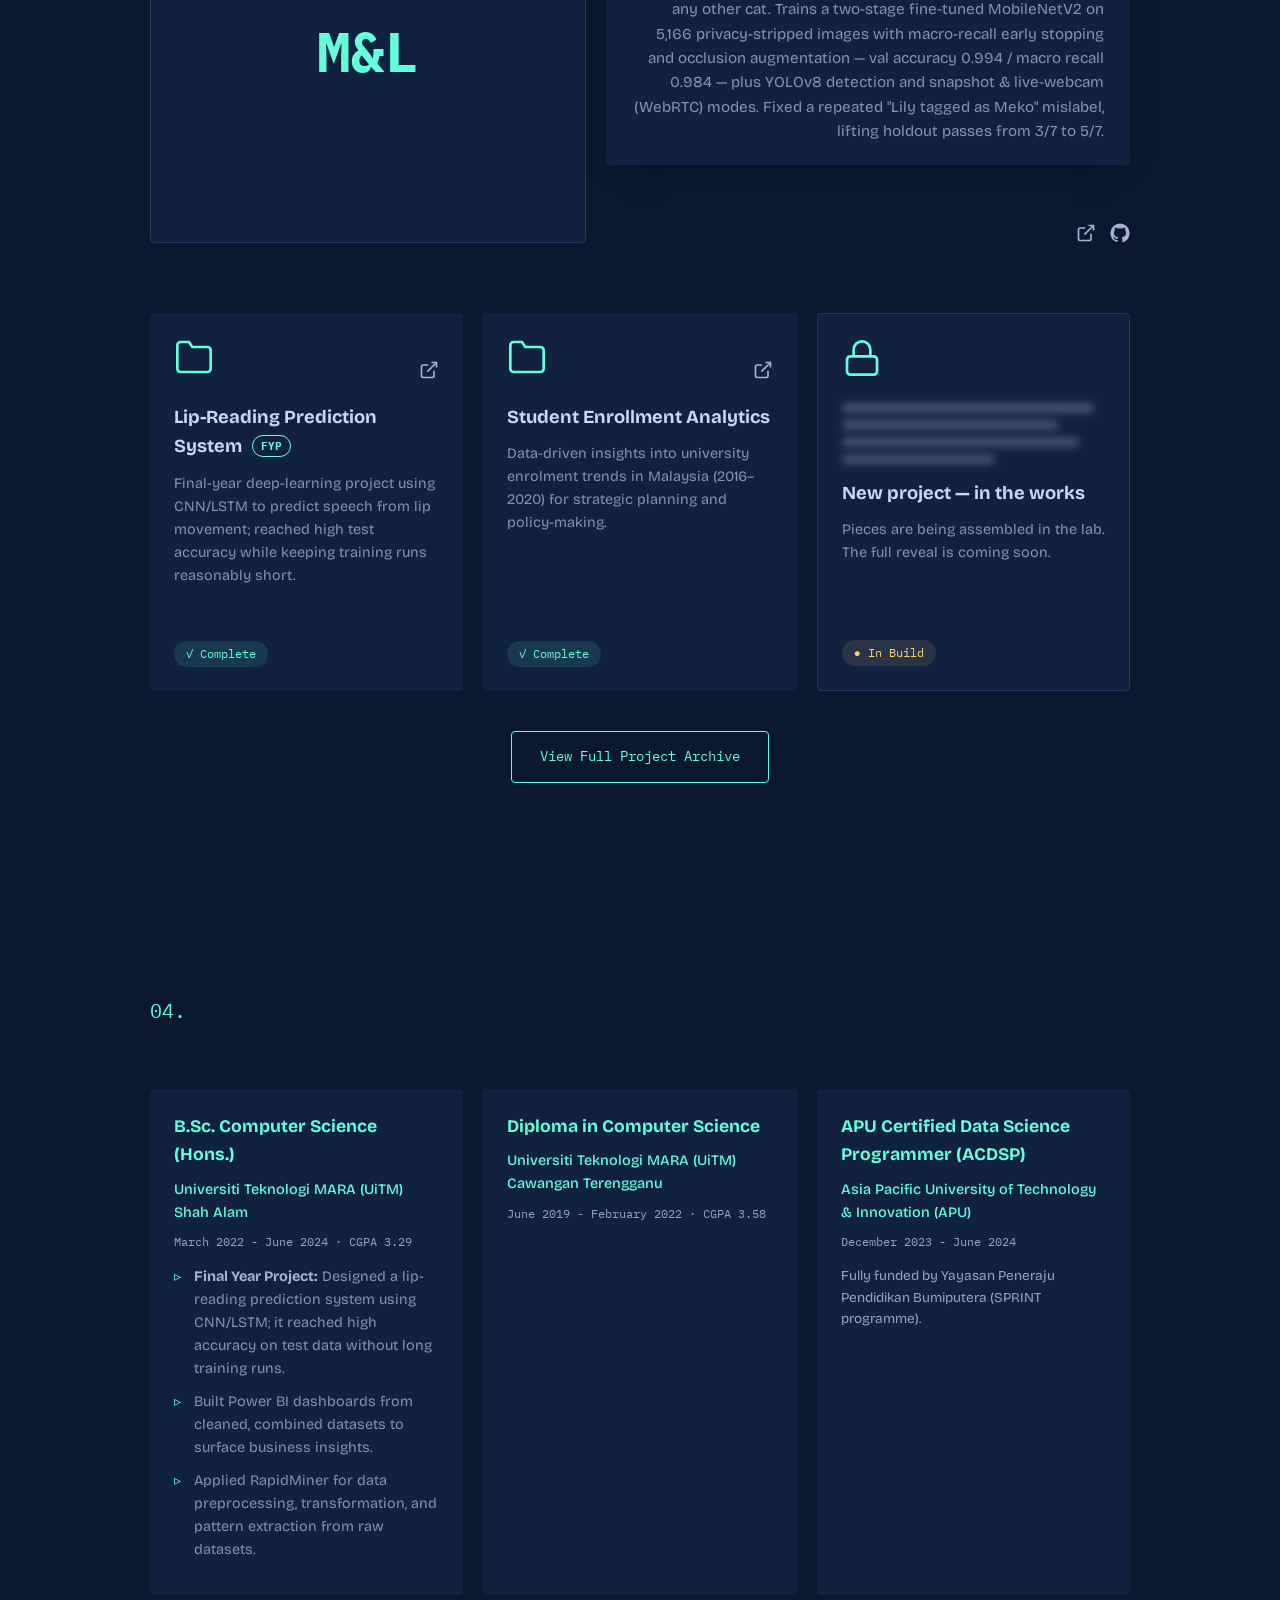
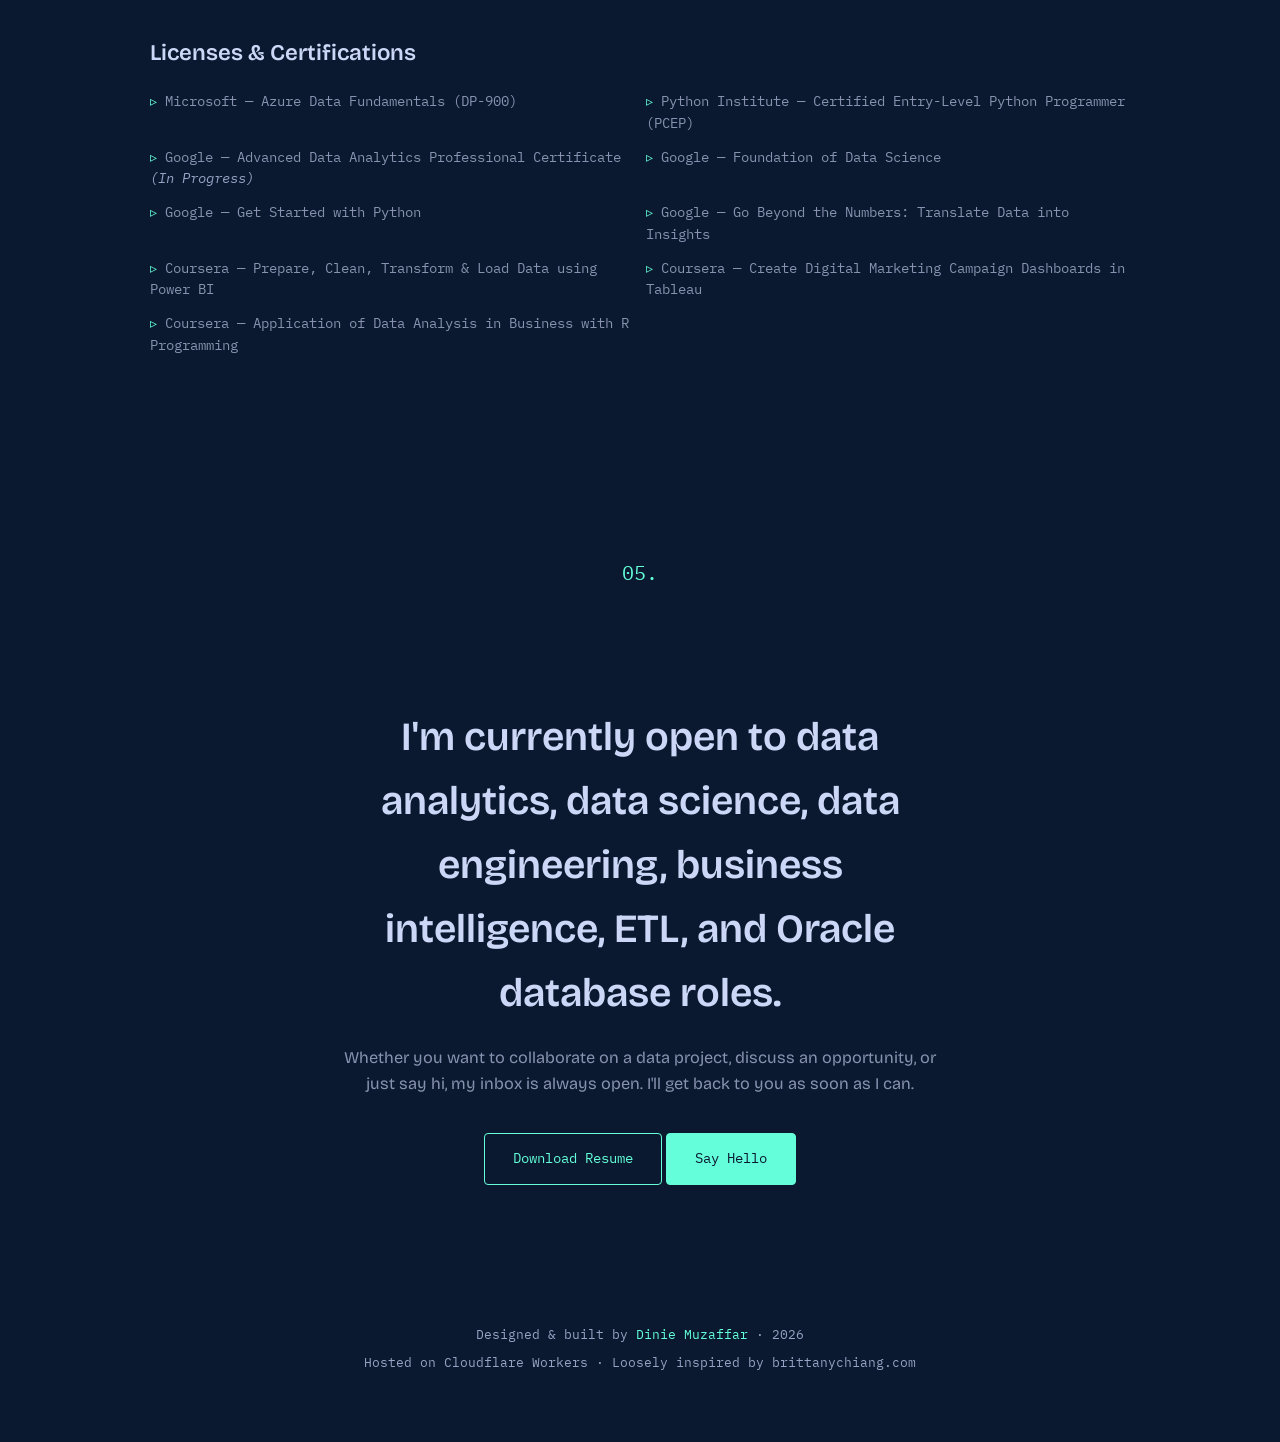
==== commit df8fb8c5: "feat: replace fake in-build card with honest redacted 'in the works' teaser" ====
--- a/index.html
+++ b/index.html
@@ -379,20 +379,17 @@
                 <span class="status-badge done">&#10003; Complete</span>
             </div>
 
-            <div class="project-card small">
+            <div class="project-card small is-inbuild">
                 <div class="project-top">
                     <div class="project-folder">
-                        <svg width="40" height="40" viewBox="0 0 24 24" fill="none" stroke="currentColor" stroke-width="1.6"><path d="M22 19a2 2 0 0 1-2 2H4a2 2 0 0 1-2-2V5a2 2 0 0 1 2-2h5l2 3h9a2 2 0 0 1 2 2z"/></svg>
-                    </div>
-                    <div class="project-links">
-                        <!-- In build — links coming soon -->
-                    </div>
-                </div>
-                <h3 class="project-grid-title">Meko &amp; Lily v2 &mdash; Real-time detector</h3>
-                <p class="project-desc">Training a YOLOv8 detection + tracking upgrade for the classifier: multi-cat video, and better handling of small or occluded cats. Follows the roadmap in the repo's improvement plan.</p>
-                <ul class="project-tech stagger-entrance">
-                    <li>YOLOv8</li><li>TensorFlow</li><li>OpenCV</li><li>Streamlit</li>
-                </ul>
+                        <svg width="40" height="40" viewBox="0 0 24 24" fill="none" stroke="currentColor" stroke-width="1.6"><rect x="3" y="11" width="18" height="11" rx="2"/><path d="M7 11V7a5 5 0 0 1 10 0v4"/></svg>
+                    </div>
+                </div>
+                <div class="redacted-block" aria-hidden="true">
+                    <span></span><span></span><span></span><span></span>
+                </div>
+                <h3 class="project-grid-title">New project &mdash; in the works</h3>
+                <p class="project-desc">Pieces are being assembled in the lab. The full reveal is coming soon.</p>
                 <span class="status-badge ongoing">&#9679; In Build</span>
             </div>
         </div>
--- a/styles.css
+++ b/styles.css
@@ -1043,6 +1043,36 @@
     50% { opacity: 0.72; transform: scale(0.97); }
 }
 
+/* In-build teaser card */
+.project-card.is-inbuild {
+    border: 1px solid var(--navy-lighter);
+}
+
+.project-card.is-inbuild .project-links {
+    display: none;
+}
+
+.redacted-block {
+    display: flex;
+    flex-direction: column;
+    gap: 9px;
+    margin-bottom: 16px;
+    user-select: none;
+}
+
+.redacted-block span {
+    height: 8px;
+    border-radius: 3px;
+    background: var(--slate-dark);
+    opacity: 0.45;
+    filter: blur(4px);
+}
+
+.redacted-block span:nth-child(1) { width: 96%; }
+.redacted-block span:nth-child(2) { width: 82%; }
+.redacted-block span:nth-child(3) { width: 90%; }
+.redacted-block span:nth-child(4) { width: 58%; }
+
 /* Progress bars */
 .progress-row {
     display: flex;
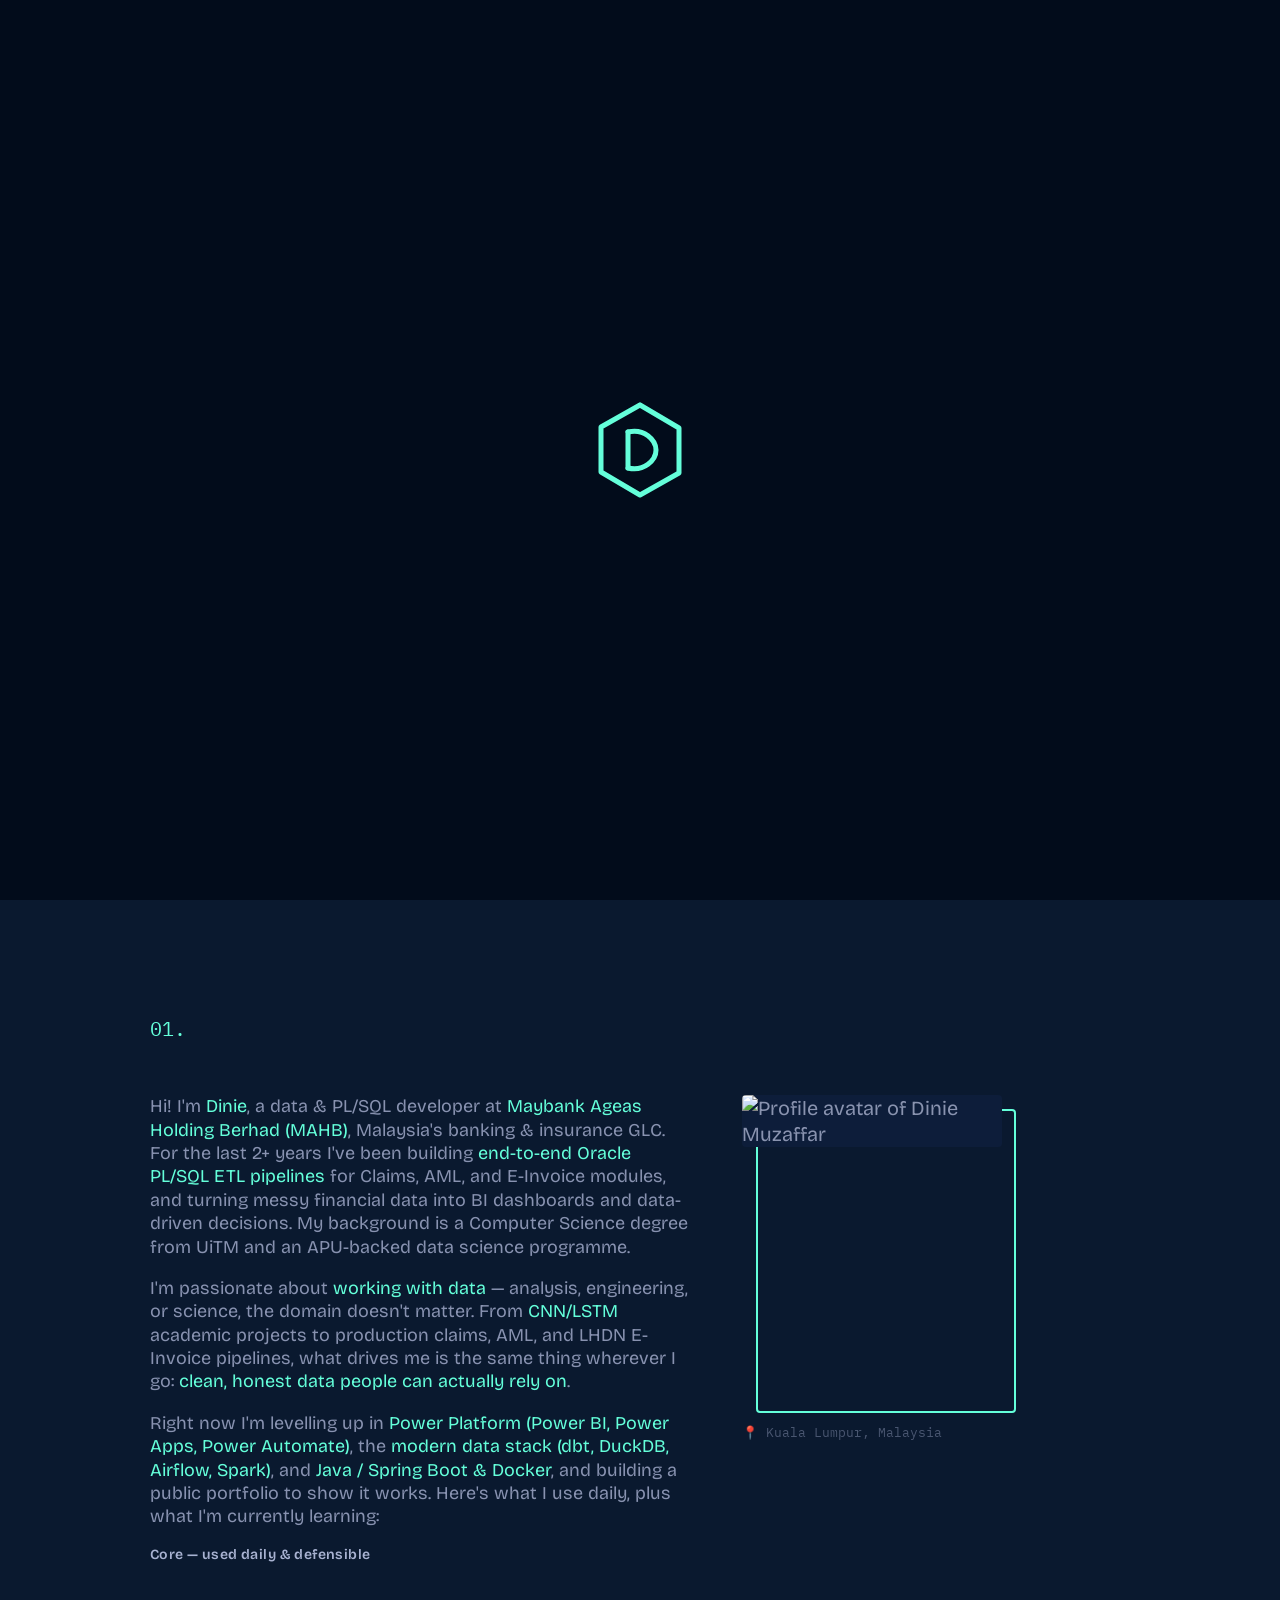
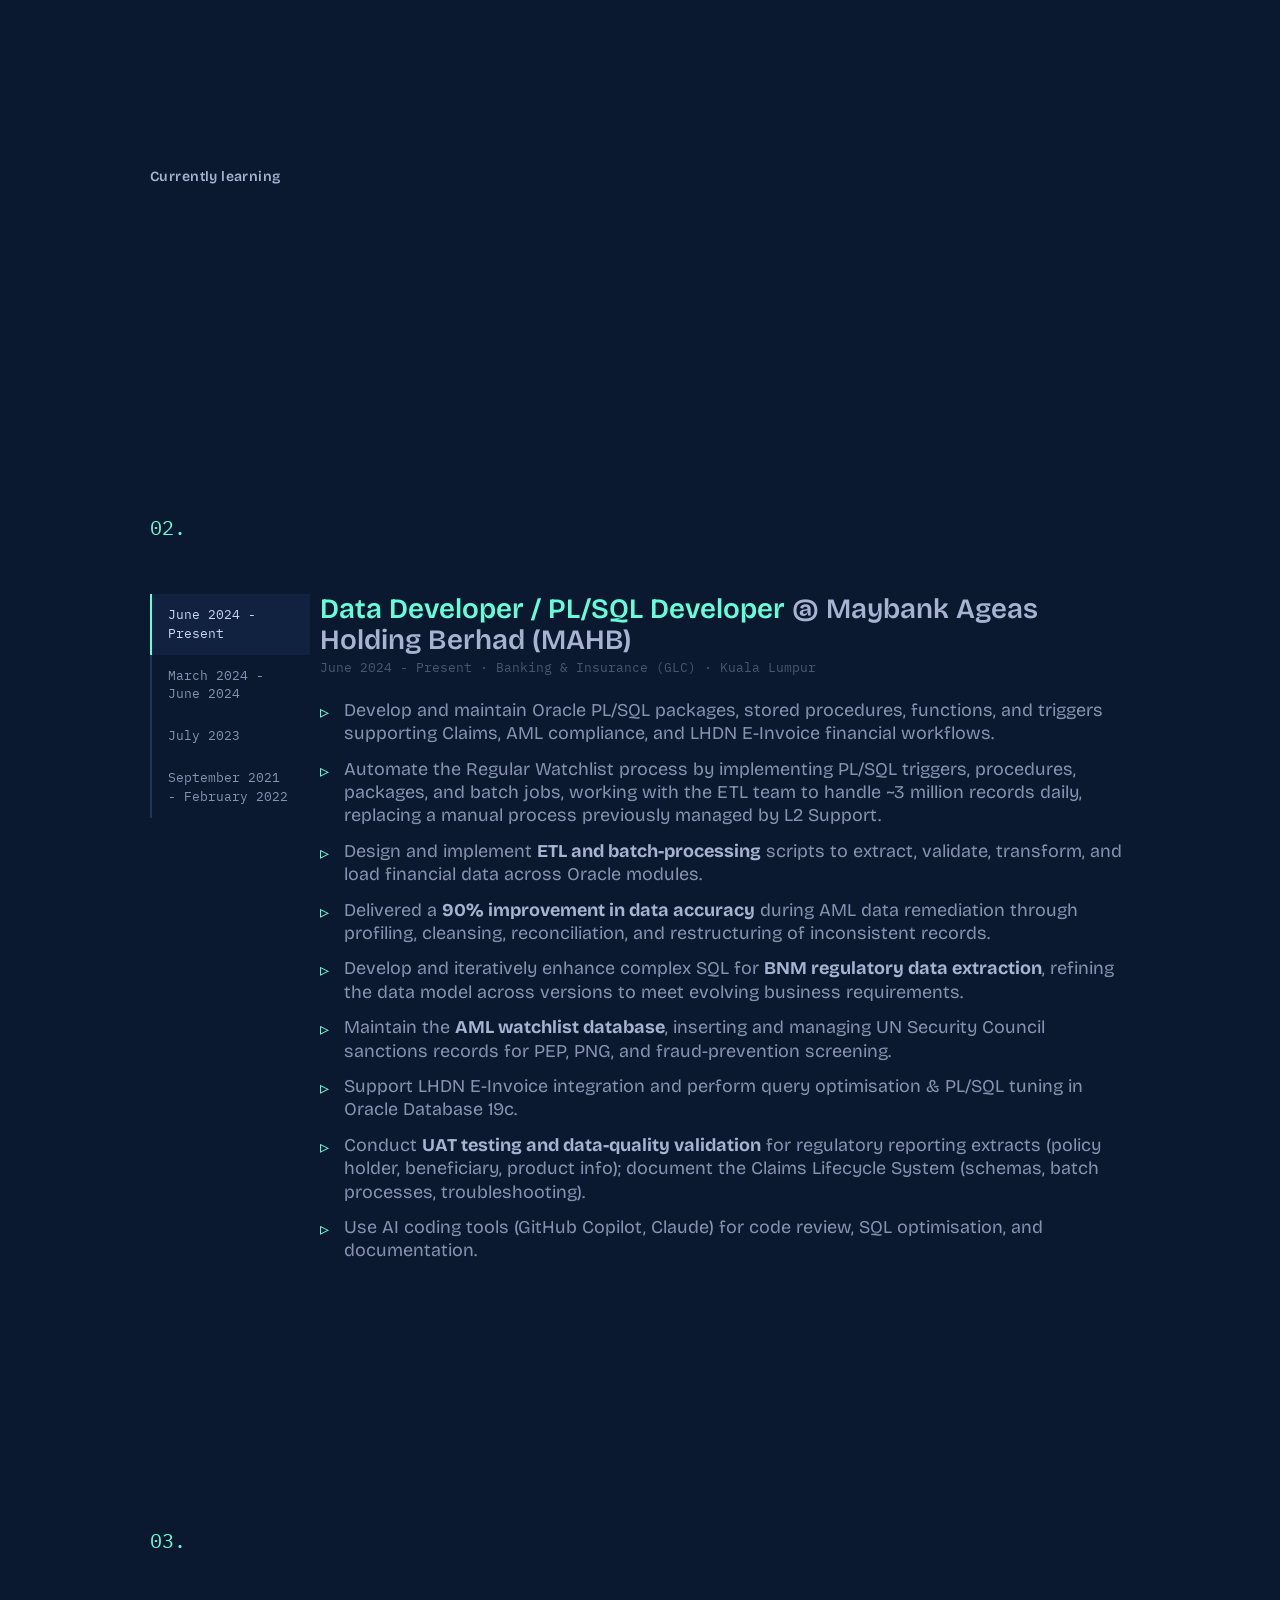
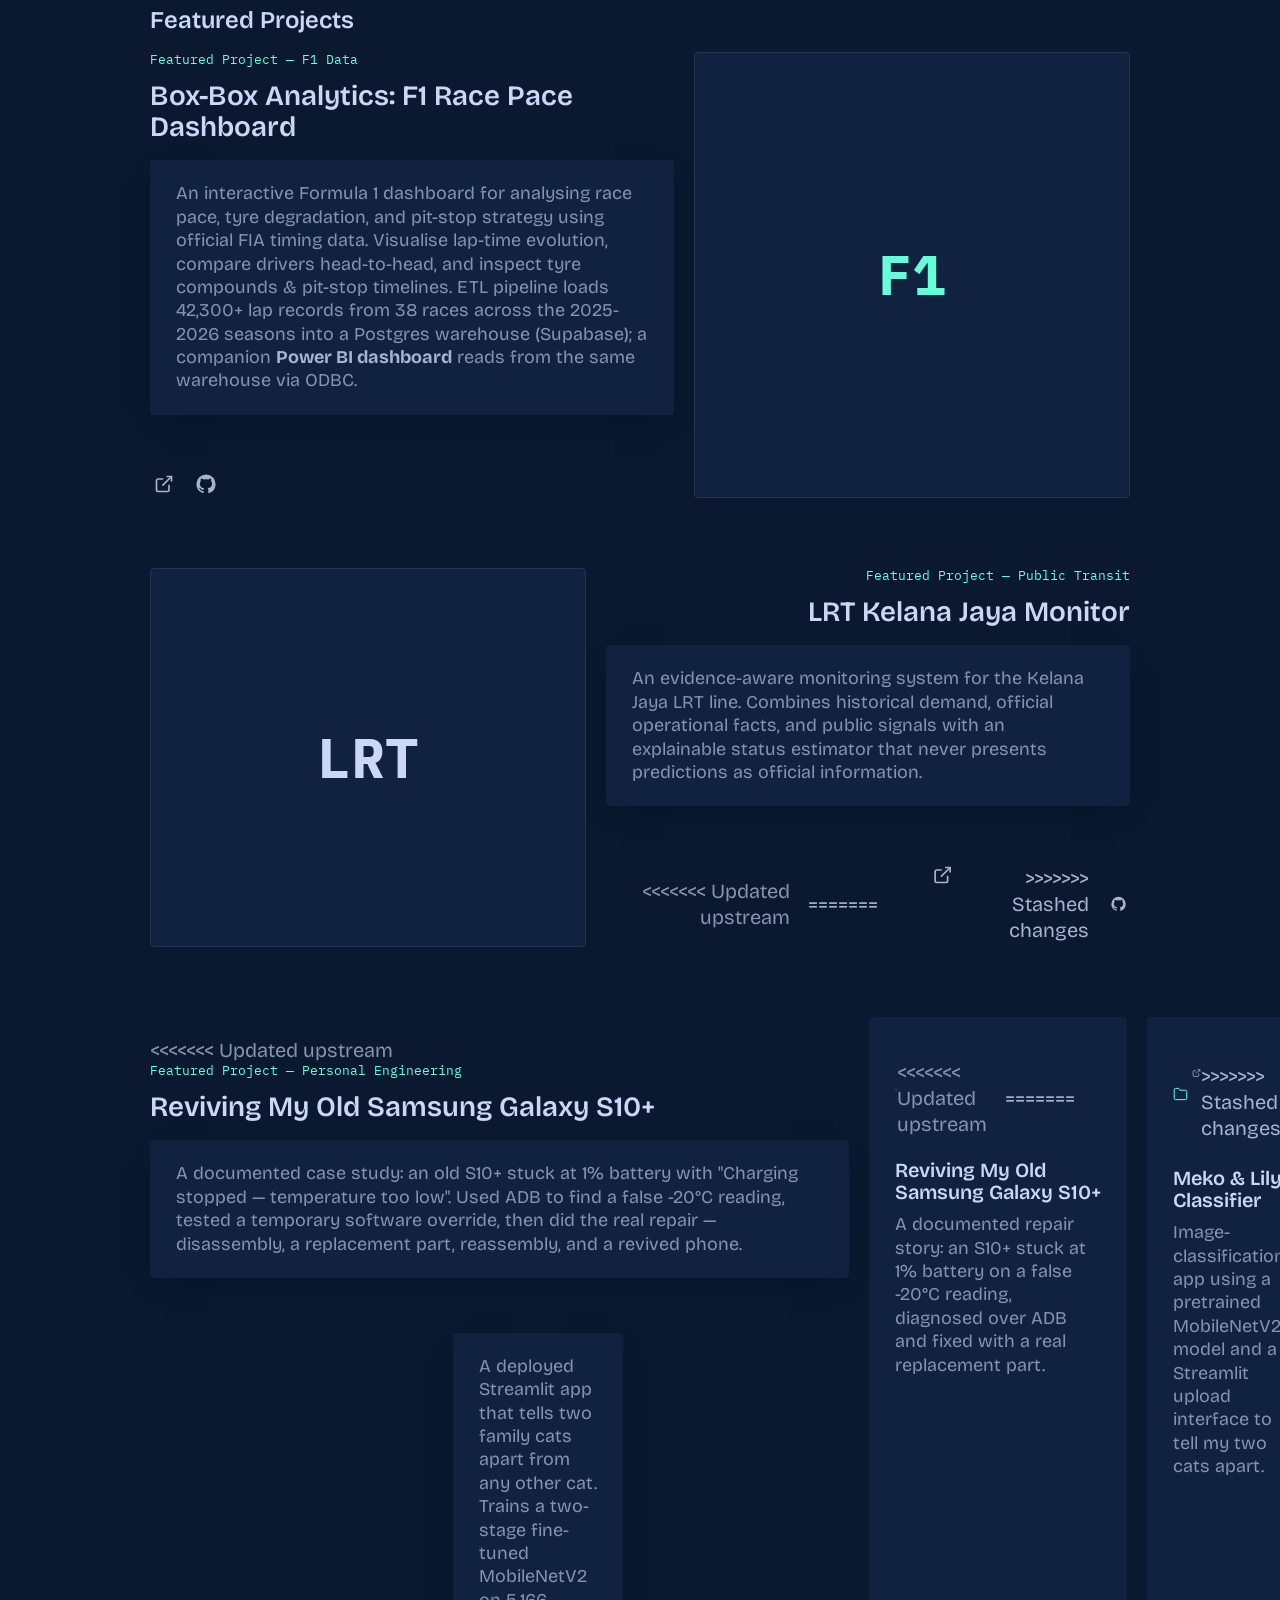
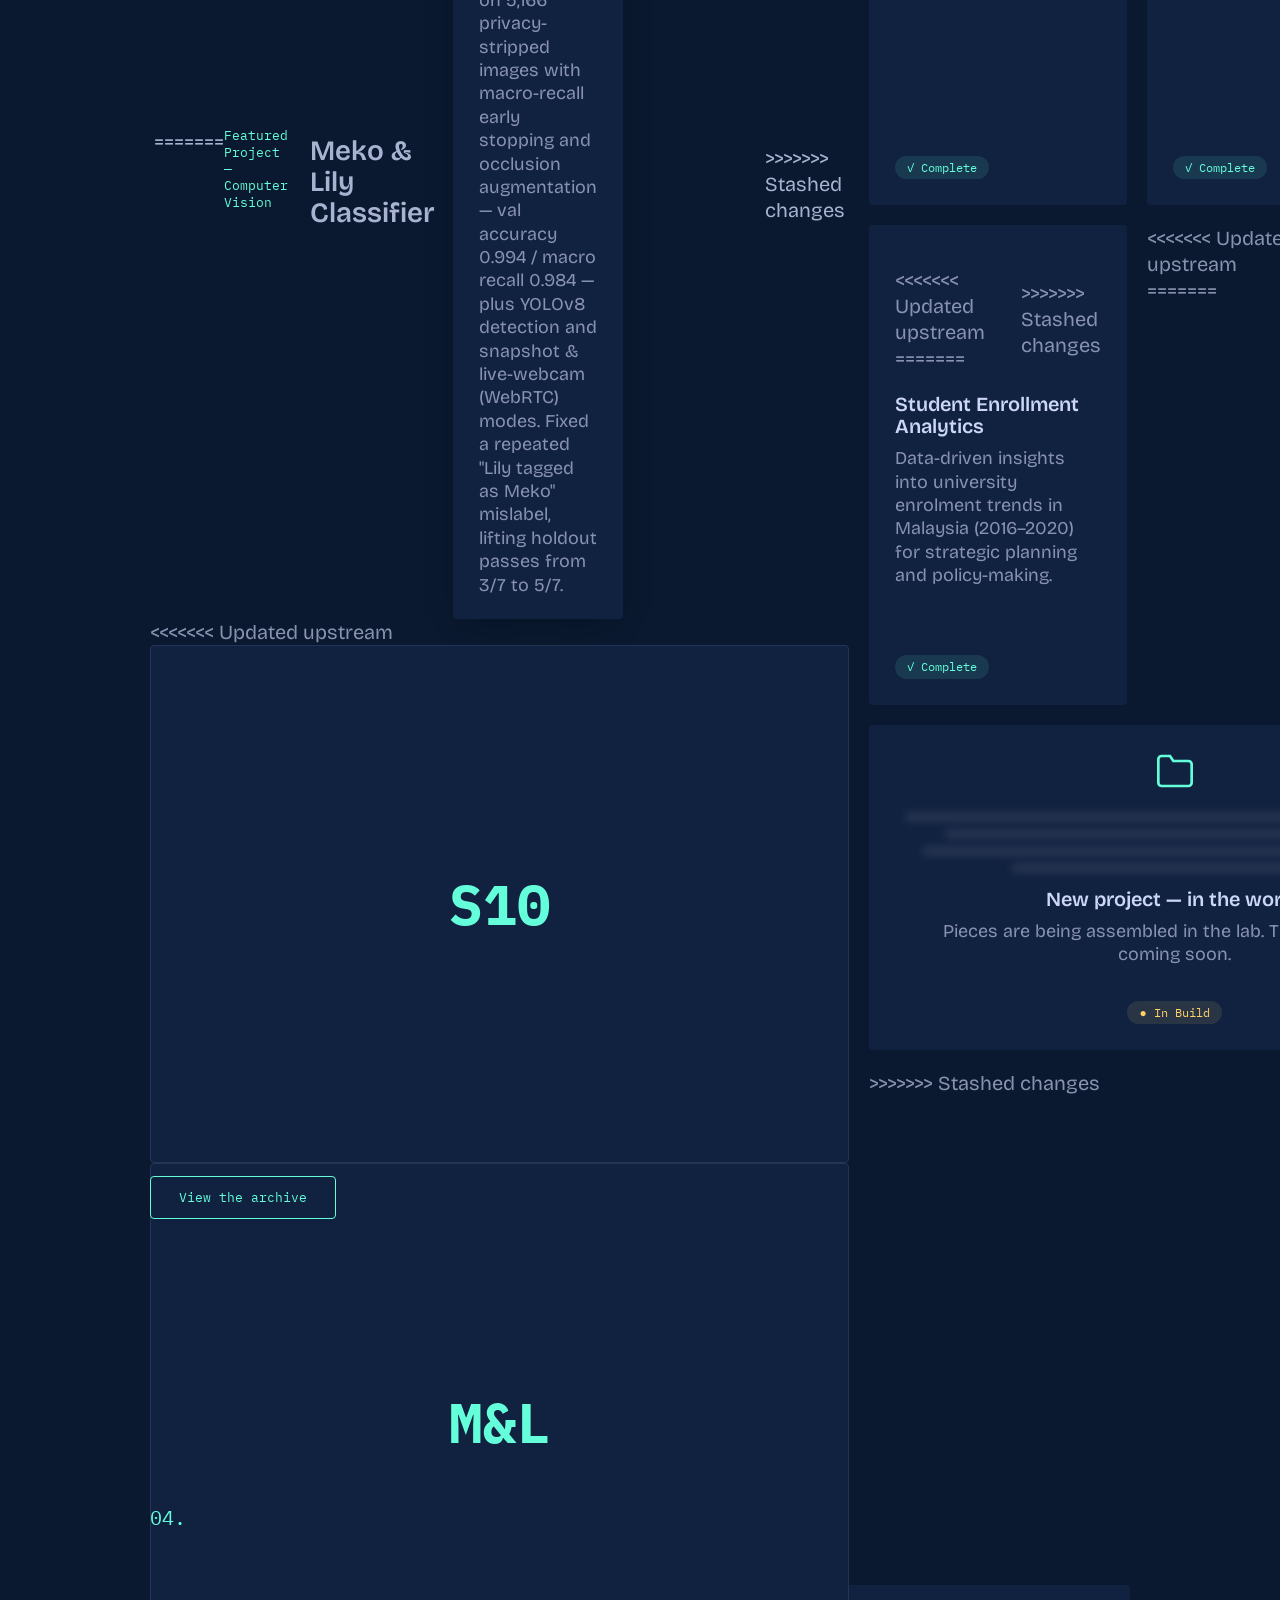
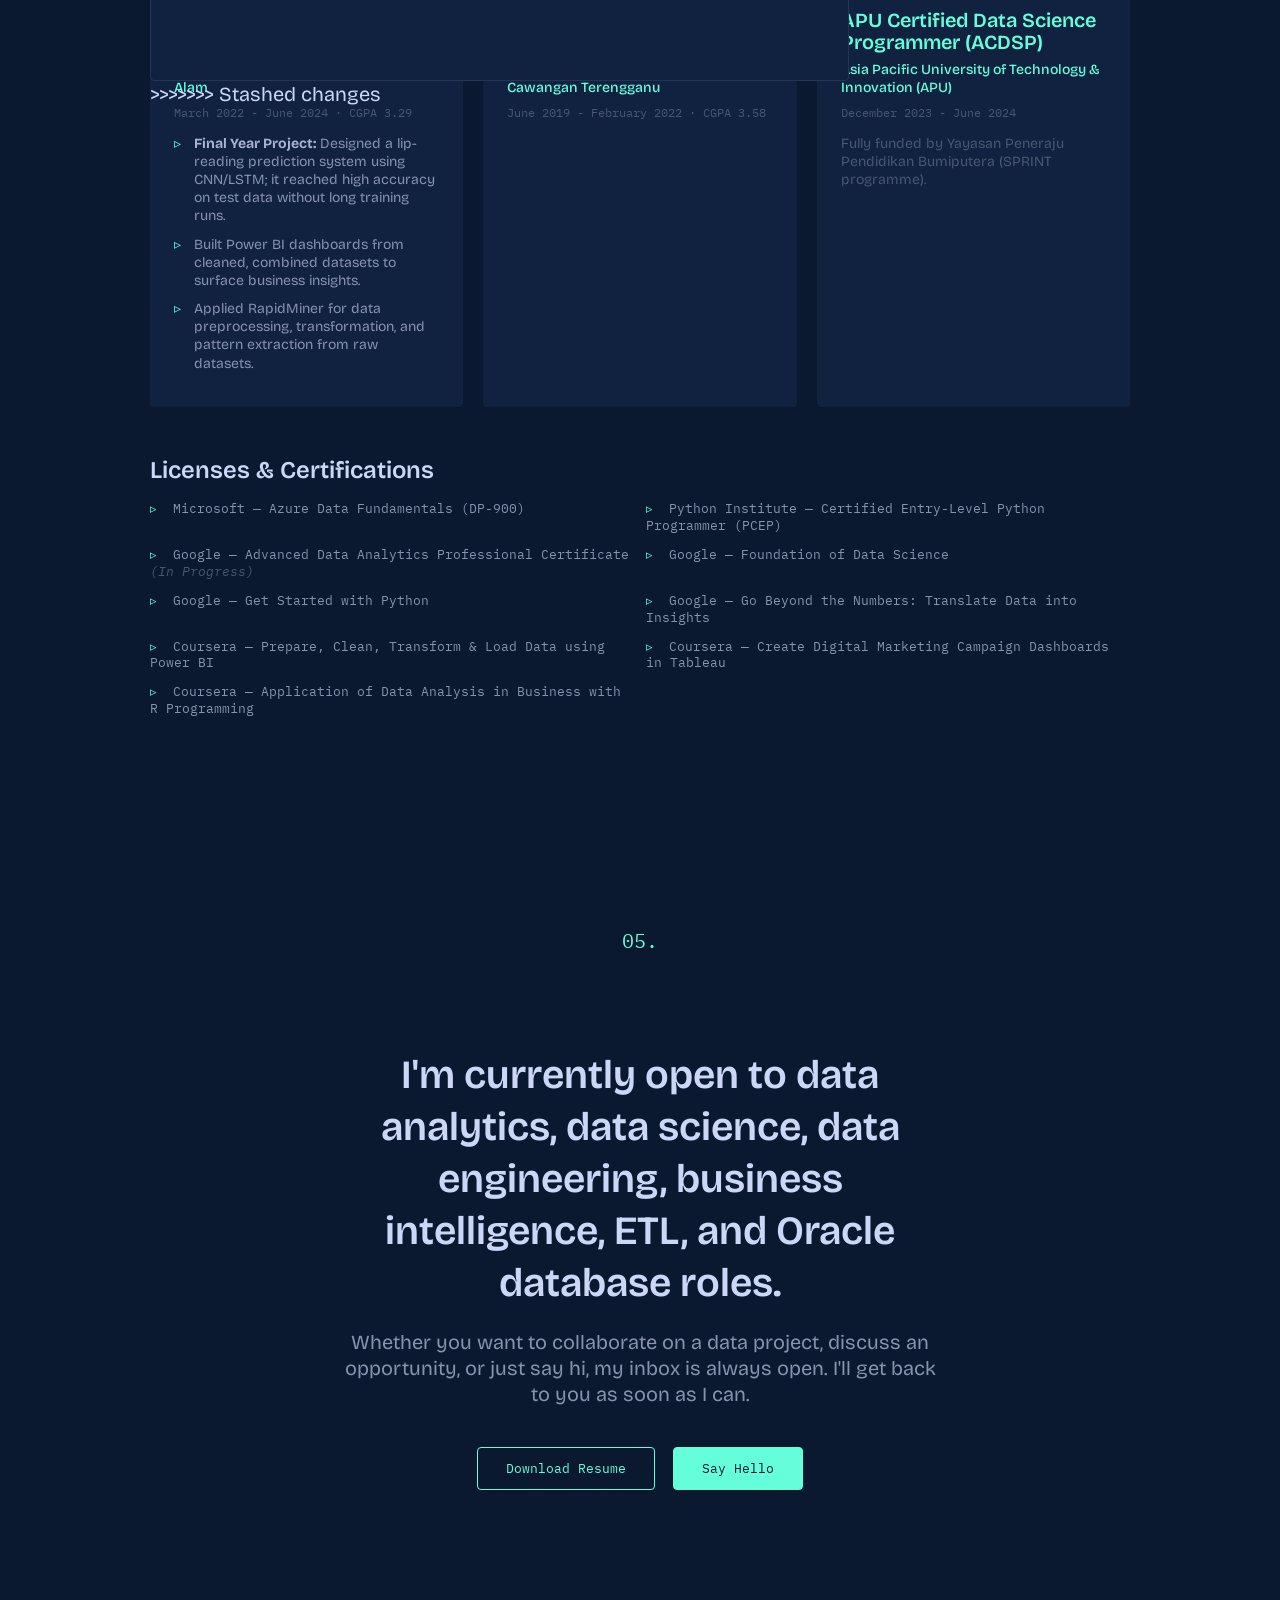
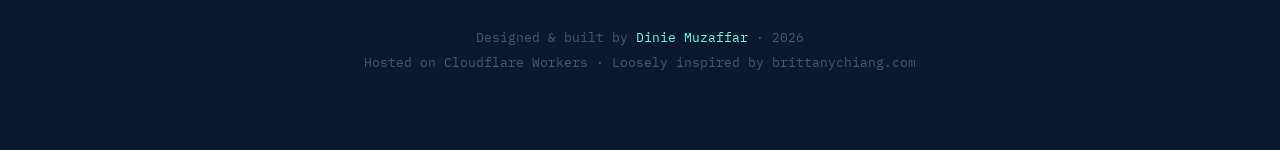
==== commit 853a6255: "temp" ====
--- a/index.html
+++ b/index.html
@@ -10,9 +10,28 @@
     <link rel="preconnect" href="https://fonts.gstatic.com" crossorigin>
     <link href="https://fonts.googleapis.com/css2?family=Bricolage+Grotesque:opsz,wght@12..96,400;12..96,500;12..96,600;12..96,700&family=IBM+Plex+Mono:wght@400;500&display=swap" rel="stylesheet">
     <link rel="stylesheet" href="styles.css">
-    <link rel="icon" href="data:image/svg+xml,<svg xmlns='http://www.w3.org/2000/svg' viewBox='0 0 100 100'><text y='.9em' font-size='90'>📊</text></svg>">
+    <noscript><style>.loader { display: none !important; }</style></noscript>
+    <link rel="icon" href="data:image/svg+xml,<svg xmlns='http://www.w3.org/2000/svg' viewBox='0 0 100 100'><g stroke='%2364ffda' stroke-width='6' fill='none' stroke-linecap='round' stroke-linejoin='round'><path d='M50 5 L11 27 L11 72 L50 95 L89 73 L89 28 z'/><path d='M38 32 L38 68'/><path d='M38 32 C54 28 66 40 66 50 C66 60 54 72 38 68'/></g></svg>">
 </head>
 <body>
+    <!-- ============================ INITIAL LOADER ============================ -->
+    <div class="loader" id="loader" aria-hidden="true">
+        <div class="loader-logo-wrapper">
+            <svg id="loader-logo" xmlns="http://www.w3.org/2000/svg" viewBox="0 0 100 100">
+                <title>Loader Logo</title>
+                <g>
+                    <path id="logo-hexagon" fill="none" stroke="currentColor" stroke-width="5"
+                          stroke-linecap="round" stroke-linejoin="round"
+                          d="M 50, 5 L 11, 27 L 11, 72 L 50, 95 L 89, 73 L 89, 28 z"/>
+                    <g id="logo-letter" fill="none" stroke="currentColor" stroke-width="5" stroke-linecap="round">
+                        <path d="M 38 32 L 38 68"/>
+                        <path d="M 38 32 C 54 28 66 40 66 50 C 66 60 54 72 38 68"/>
+                    </g>
+                </g>
+            </svg>
+        </div>
+    </div>
+
     <!-- Skip link for accessibility -->
     <a class="skip-link" href="#content">Skip to content</a>
 
@@ -20,9 +39,13 @@
     <header class="site-header" id="site-header">
         <nav class="nav" aria-label="Primary">
             <a href="#" class="nav-logo" aria-label="Home">
-                <svg class="logo-mark" width="42" height="42" viewBox="0 0 42 42" fill="none" aria-hidden="true">
-                    <rect x="1" y="1" width="40" height="40" rx="8" stroke="#64ffda" stroke-width="2" fill="none"/>
-                    <text x="21" y="28" text-anchor="middle" font-family="'IBM Plex Mono',monospace" font-size="20" fill="#64ffda">D</text>
+                <svg class="logo-mark" width="42" height="42" viewBox="0 0 100 100" fill="none" aria-hidden="true">
+                    <path stroke="currentColor" stroke-width="5" stroke-linecap="round" stroke-linejoin="round"
+                          d="M 50, 5 L 11, 27 L 11, 72 L 50, 95 L 89, 73 L 89, 28 z"/>
+                    <g stroke="currentColor" stroke-width="5" stroke-linecap="round">
+                        <path d="M 38 32 L 38 68"/>
+                        <path d="M 38 32 C 54 28 66 40 66 50 C 66 60 54 72 38 68"/>
+                    </g>
                 </svg>
             </a>
 
@@ -35,22 +58,51 @@
             </ul>
 
             <div class="nav-cta">
-                <a href="resume.html" class="btn btn-outline btn-sm">Resume</a>
-                <a href="mailto:diniemuzaffar@gmail.com" class="btn btn-outline btn-sm">Get In Touch</a>
+                <a href="resume.html" class="btn btn-outline btn-sm resume-link">Resume</a>
                 <button class="theme-toggle" id="theme-toggle" aria-label="Toggle theme" title="Toggle light/dark mode">
                     <svg class="icon-sun" width="20" height="20" viewBox="0 0 24 24" fill="none" stroke="currentColor" stroke-width="2" stroke-linecap="round"><circle cx="12" cy="12" r="5"/><line x1="12" y1="1" x2="12" y2="3"/><line x1="12" y1="21" x2="12" y2="23"/><line x1="4.22" y1="4.22" x2="5.64" y2="5.64"/><line x1="18.36" y1="18.36" x2="19.78" y2="19.78"/><line x1="1" y1="12" x2="3" y2="12"/><line x1="21" y1="12" x2="23" y2="12"/><line x1="4.22" y1="19.78" x2="5.64" y2="18.36"/><line x1="18.36" y1="5.64" x2="19.78" y2="4.22"/></svg>
                     <svg class="icon-moon" width="20" height="20" viewBox="0 0 24 24" fill="none" stroke="currentColor" stroke-width="2" stroke-linecap="round" stroke-linejoin="round"><path d="M21 12.79A9 9 0 1 1 11.21 3 7 7 0 0 0 21 12.79z"/></svg>
                 </button>
+                <button class="hamburger" id="hamburger" aria-label="Open menu" aria-expanded="false" aria-controls="mobile-menu">
+                    <span class="ham-box">
+                        <span class="ham-inner"></span>
+                    </span>
+                </button>
             </div>
         </nav>
     </header>
+
+    <!-- ============================ MOBILE MENU ============================ -->
+    <div class="mobile-menu" id="mobile-menu" aria-hidden="true">
+        <nav class="mobile-menu-inner" aria-label="Mobile">
+            <ol class="mobile-links">
+                <li><a href="#about"><span>01.</span> About</a></li>
+                <li><a href="#experience"><span>02.</span> Experience</a></li>
+                <li><a href="#projects"><span>03.</span> Projects</a></li>
+                <li><a href="#education"><span>04.</span> Education</a></li>
+                <li><a href="#contact"><span>05.</span> Contact</a></li>
+            </ol>
+            <a href="resume.html" class="btn btn-outline">Resume</a>
+            <ul class="mobile-social">
+                <li><a href="https://github.com/DNIMUZ" target="_blank" rel="noopener" aria-label="GitHub" title="GitHub">
+                    <svg width="20" height="20" viewBox="0 0 24 24" fill="currentColor"><path d="M12 .5A11.5 11.5 0 0 0 .5 12a11.5 11.5 0 0 0 7.86 10.92c.58.11.79-.25.79-.56v-2.03c-3.2.7-3.87-1.36-3.87-1.36-.53-1.32-1.28-1.68-1.28-1.68-1.04-.71.08-.7.08-.7 1.15.08 1.76 1.18 1.76 1.18 1.02 1.75 2.68 1.25 3.33.95.1-.74.4-1.25.72-1.54-2.55-.29-5.23-1.27-5.23-5.66 0-1.25.45-2.27 1.18-3.07-.12-.29-.51-1.46.11-3.05 0 0 .96-.31 3.15 1.17a10.9 10.9 0 0 1 5.73 0c2.19-1.48 3.15-1.17 3.15-1.17.62 1.59.23 2.76.11 3.05.73.8 1.18 1.82 1.18 3.07 0 4.4-2.69 5.37-5.25 5.65.41.35.77 1.05.77 2.12v3.15c0 .31.21.68.8.56A11.5 11.5 0 0 0 23.5 12 11.5 11.5 0 0 0 12 .5z"/></svg>
+                </a></li>
+                <li><a href="https://www.linkedin.com/in/diniemuzaffar/" target="_blank" rel="noopener" aria-label="LinkedIn" title="LinkedIn">
+                    <svg width="20" height="20" viewBox="0 0 24 24" fill="currentColor"><path d="M20.45 20.45h-3.55v-5.57c0-1.33-.03-3.04-1.85-3.04-1.86 0-2.14 1.45-2.14 2.94v5.67H9.36V9h3.41v1.56h.05c.47-.9 1.63-1.85 3.36-1.85 3.6 0 4.27 2.37 4.27 5.45v6.29zM5.34 7.43a2.06 2.06 0 1 1 0-4.12 2.06 2.06 0 0 1 0 4.12zM7.12 20.45H3.55V9h3.57v11.45zM22.22 0H1.77C.79 0 0 .77 0 1.72v20.55C0 23.23.79 24 1.77 24h20.45c.98 0 1.78-.77 1.78-1.73V1.72C24 .77 23.2 0 22.22 0z"/></svg>
+                </a></li>
+                <li><a href="mailto:diniemuzaffar@gmail.com" aria-label="Email" title="Email">
+                    <svg width="20" height="20" viewBox="0 0 24 24" fill="none" stroke="currentColor" stroke-width="2" stroke-linecap="round" stroke-linejoin="round"><path d="M4 4h16c1.1 0 2 .9 2 2v12c0 1.1-.9 2-2 2H4c-1.1 0-2-.9-2-2V6c0-1.1.9-2 2-2z"/><polyline points="22,6 12,13 2,6"/></svg>
+                </a></li>
+            </ul>
+        </nav>
+    </div>
 
     <!-- ============================ HERO ============================ -->
     <main id="content">
 <section class="hero section" id="hero" aria-label="Introduction">
         <div class="hero-inner stagger-entrance">
             <p class="hero-greeting">Hi, my name is</p>
-            <h1 class="hero-name">Dinie Muzaffar<span class="cursor">.</span></h1>
+            <h1 class="hero-name">Dinie Muzaffar<span class="hero-period">.</span></h1>
             <h2 class="hero-title">I turn data into reliable pipelines, models, dashboards, and insights.</h2>
             <p class="hero-desc">
                 I'm a <strong>Data Developer & Oracle PL/SQL Developer</strong> based in Kuala Lumpur with 2+ years across
@@ -97,12 +149,12 @@
                 <h3 class="tech-group">Core — used daily &amp; defensible</h3>
                 <ul class="tech-list stagger-entrance">
                     <li>Oracle PL/SQL &amp; Oracle 19c</li>
-                    <li>SQL &amp; SQLite &amp; Supabase</li>
+                    <li>SQL &amp; SQLite</li>
                     <li>Python (Pandas, NumPy)</li>
                     <li>scikit-learn &amp; TensorFlow</li>
                     <li>ETL &amp; Data Modelling</li>
                     <li>Data Reconciliation</li>
-                    <li>Streamlit, Altair &amp; FastAPI</li>
+                    <li>Streamlit &amp; FastAPI</li>
                     <li>Power BI &amp; Excel</li>
                     <li>AML / BNM / LHDN</li>
                     <li>CNN/LSTM (Deep Learning)</li>
@@ -208,7 +260,7 @@
     <section class="projects section" id="projects" aria-label="Projects">
         <div class="section-heading">
             <span class="section-number">03.</span>
-            <h2 class="reveal">Things I've Built</h2>
+            <h2 class="reveal">Some Things I've Built</h2>
         </div>
 
         <!-- Featured / Complete -->
@@ -252,21 +304,24 @@
                 <h3 class="project-title"><a href="https://github.com/DNIMUZ/lrt-kelana-jaya-monitor" target="_blank" rel="noopener">LRT Kelana Jaya Monitor</a></h3>
                 <div class="project-description">
                     <p>
-                        A deployed insights dashboard for the Kelana Jaya LRT line combining official
-                        data.gov.my ridership (2019-2026) with 800+ real public posts from Threads,
-                        classified into crowding, delay, disruption, and other signal categories via
-                        keyword-based classification. Built privacy-first: the deployed dashboard
-                        reads only aggregate statistics &mdash; never raw post text or author identities.
+                        An evidence-aware monitoring system for the Kelana Jaya LRT line. Combines historical
+                        demand, official operational facts, and public signals with an explainable status
+                        estimator that never presents predictions as official information.
                     </p>
                 </div>
                 <ul class="project-tech stagger-entrance">
-                    <li>Python</li><li>Streamlit</li><li>Altair</li><li>FastAPI</li><li>SQLite</li><li>Supabase</li><li>pytest</li>
+                    <li>Python</li><li>FastAPI</li><li>Streamlit</li><li>SQLite</li><li>pytest</li>
                 </ul>
                 <div class="project-links">
-                    <a href="https://lrt-kelana-jaya-monitor-mf7vbqnzcubnfhipw747ay.streamlit.app/" target="_blank" rel="noopener" aria-label="Live dashboard" title="Live dashboard">
+<<<<<<< Updated upstream
+                    <a href="https://lrt-kelana-jaya-monitor-mf7vbqnzcubnfhipw747ay.streamlit.app/" target="_blank" rel="noopener" aria-label="GitHub repo" title="GitHub">
                          <svg width="20" height="20" viewBox="0 0 24 24" fill="none" stroke="currentColor" stroke-width="2"><path d="M18 13v6a2 2 0 0 1-2 2H5a2 2 0 0 1-2-2V8a2 2 0 0 1 2-2h6"/><polyline points="15 3 21 3 21 9"/><line x1="10" y1="14" x2="21" y2="3"/></svg>
+=======
+                    <a href="https://lrt-kelana-jaya-monitor-mf7vbqnzcubnfhipw747ay.streamlit.app/" target="_blank" rel="noopener" aria-label="Live demo" title="Live demo">
+                        <svg width="20" height="20" viewBox="0 0 24 24" fill="none" stroke="currentColor" stroke-width="2"><path d="M18 13v6a2 2 0 0 1-2 2H5a2 2 0 0 1-2-2V8a2 2 0 0 1 2-2h6"/><polyline points="15 3 21 3 21 9"/><line x1="10" y1="14" x2="21" y2="3"/></svg>
+>>>>>>> Stashed changes
                     </a>
-                     <a href="https://github.com/DNIMUZ/lrt-kelana-jaya-monitor" target="_blank" rel="noopener" aria-label="GitHub repo" title="GitHub">
+                    <a href="https://github.com/DNIMUZ/lrt-kelana-jaya-monitor" target="_blank" rel="noopener" aria-label="GitHub repo" title="GitHub">
                         <svg width="20" height="20" viewBox="0 0 24 24" fill="currentColor"><path d="M12 .5A11.5 11.5 0 0 0 .5 12a11.5 11.5 0 0 0 7.86 10.92c.58.11.79-.25.79-.56v-2.03c-3.2.7-3.87-1.36-3.87-1.36-.53-1.32-1.28-1.68-1.28-1.68-1.04-.71.08-.7.08-.7 1.15.08 1.76 1.18 1.76 1.18 1.02 1.75 2.68 1.25 3.33.95.1-.74.4-1.25.72-1.54-2.55-.29-5.23-1.27-5.23-5.66 0-1.25.45-2.27 1.18-3.07-.12-.29-.51-1.46.11-3.05 0 0 .96-.31 3.15 1.17a10.9 10.9 0 0 1 5.73 0c2.19-1.48 3.15-1.17 3.15-1.17.62 1.59.23 2.76.11 3.05.73.8 1.18 1.82 1.18 3.07 0 4.4-2.69 5.37-5.25 5.65.41.35.77 1.05.77 2.12v3.15c0 .31.21.68.8.56A11.5 11.5 0 0 0 23.5 12 11.5 11.5 0 0 0 12 .5z"/></svg>
                     </a>
                 </div>
@@ -280,6 +335,7 @@
 
         <div class="project-card featured">
             <div class="project-content">
+<<<<<<< Updated upstream
                 <p class="project-overline">Featured Project — Personal Engineering</p>
                 <h3 class="project-title"><a href="https://github.com/DNIMUZ/s10-low-temp-charging-fix" target="_blank" rel="noopener">Reviving My Old Samsung Galaxy S10+</a></h3>
                 <div class="project-description">
@@ -296,19 +352,7 @@
                 </ul>
                 <div class="project-links">
                     <a href="https://github.com/DNIMUZ/s10-low-temp-charging-fix" target="_blank" rel="noopener" aria-label="GitHub repo" title="GitHub">
-                        <svg width="20" height="20" viewBox="0 0 24 24" fill="currentColor"><path d="M12 .5A11.5 11.5 0 0 0 .5 12a11.5 11.5 0 0 0 7.86 10.92c.58.11.79-.25.79-.56v-2.03c-3.2.7-3.87-1.36-3.87-1.36-.53-1.32-1.28-1.68-1.28-1.68-1.04-.71.08-.7.08-.7 1.15.08 1.76 1.18 1.76 1.18 1.02 1.75 2.68 1.25 3.33.95.1-.74.4-1.25.72-1.54-2.55-.29-5.23-1.27-5.23-5.66 0-1.25.45-2.27 1.18-3.07-.12-.29-.51-1.46.11-3.05 0 0 .96-.31 3.15 1.17a10.9 10.9 0 0 1 5.73 0c2.19-1.48 3.15-1.17 3.15-1.17.62 1.59.23 2.76.11 3.05.73.8 1.18 1.82 1.18 3.07 0 4.4-2.69 5.37-5.25 5.65.41.35.77 1.05.77 2.12v3.15c0 .31.21.68.8.56A11.5 11.5 0 0 0 23.5 12 11.5 11.5 0 0 0 12 .5z"/></svg>
-                    </a>
-                </div>
-            </div>
-            <div class="project-image">
-                <a href="https://github.com/DNIMUZ/s10-low-temp-charging-fix" target="_blank" rel="noopener">
-                    <div class="project-img-placeholder" style="--placeholder:'S10';">S10</div>
-                </a>
-            </div>
-        </div>
-
-        <div class="project-card featured reverse">
-            <div class="project-content">
+=======
                 <p class="project-overline">Featured Project — Computer Vision</p>
                 <h3 class="project-title"><a href="https://github.com/DNIMUZ/meko-lily-classifier" target="_blank" rel="noopener">Meko &amp; Lily Classifier</a></h3>
                 <div class="project-description">
@@ -328,13 +372,19 @@
                         <svg width="20" height="20" viewBox="0 0 24 24" fill="none" stroke="currentColor" stroke-width="2"><path d="M18 13v6a2 2 0 0 1-2 2H5a2 2 0 0 1-2-2V8a2 2 0 0 1 2-2h6"/><polyline points="15 3 21 3 21 9"/><line x1="10" y1="14" x2="21" y2="3"/></svg>
                     </a>
                     <a href="https://github.com/DNIMUZ/meko-lily-classifier" target="_blank" rel="noopener" aria-label="GitHub repo" title="GitHub">
+>>>>>>> Stashed changes
                         <svg width="20" height="20" viewBox="0 0 24 24" fill="currentColor"><path d="M12 .5A11.5 11.5 0 0 0 .5 12a11.5 11.5 0 0 0 7.86 10.92c.58.11.79-.25.79-.56v-2.03c-3.2.7-3.87-1.36-3.87-1.36-.53-1.32-1.28-1.68-1.28-1.68-1.04-.71.08-.7.08-.7 1.15.08 1.76 1.18 1.76 1.18 1.02 1.75 2.68 1.25 3.33.95.1-.74.4-1.25.72-1.54-2.55-.29-5.23-1.27-5.23-5.66 0-1.25.45-2.27 1.18-3.07-.12-.29-.51-1.46.11-3.05 0 0 .96-.31 3.15 1.17a10.9 10.9 0 0 1 5.73 0c2.19-1.48 3.15-1.17 3.15-1.17.62 1.59.23 2.76.11 3.05.73.8 1.18 1.82 1.18 3.07 0 4.4-2.69 5.37-5.25 5.65.41.35.77 1.05.77 2.12v3.15c0 .31.21.68.8.56A11.5 11.5 0 0 0 23.5 12 11.5 11.5 0 0 0 12 .5z"/></svg>
                     </a>
                 </div>
             </div>
             <div class="project-image">
+<<<<<<< Updated upstream
+                <a href="https://github.com/DNIMUZ/s10-low-temp-charging-fix" target="_blank" rel="noopener">
+                    <div class="project-img-placeholder" style="--placeholder:'S10';">S10</div>
+=======
                 <a href="https://meko-lily-classifier-nmobetz55bhpyimf2fc2on.streamlit.app/" target="_blank" rel="noopener">
                     <div class="project-img-placeholder" style="--placeholder:'M&L';">M&amp;L</div>
+>>>>>>> Stashed changes
                 </a>
             </div>
         </div>
@@ -347,15 +397,19 @@
                         <svg width="40" height="40" viewBox="0 0 24 24" fill="none" stroke="currentColor" stroke-width="1.6"><path d="M22 19a2 2 0 0 1-2 2H4a2 2 0 0 1-2-2V5a2 2 0 0 1 2-2h5l2 3h9a2 2 0 0 1 2 2z"/></svg>
                     </div>
                     <div class="project-links">
-                        <a href="https://www.linkedin.com/in/diniemuzaffar/overlay/1705506484678/single-media-viewer/?profileId=ACoAADa3bPsBJxlrKW1t4ZhDEuNK8hapsE1SD8o" target="_blank" rel="noopener" aria-label="Lip-reading FYP on LinkedIn" title="LinkedIn">
-                            <svg width="20" height="20" viewBox="0 0 24 24" fill="none" stroke="currentColor" stroke-width="2"><path d="M18 13v6a2 2 0 0 1-2 2H5a2 2 0 0 1-2-2V8a2 2 0 0 1 2-2h6"/><polyline points="15 3 21 3 21 9"/><line x1="10" y1="14" x2="21" y2="3"/></svg>
+<<<<<<< Updated upstream
+                        <a href="https://github.com/DNIMUZ/meko-lily-classifier" target="_blank" rel="noopener" aria-label="GitHub repo" title="GitHub">
+                            <svg width="20" height="20" viewBox="0 0 24 24" fill="currentColor"><path d="M12 .5A11.5 11.5 0 0 0 .5 12a11.5 11.5 0 0 0 7.86 10.92c.58.11.79-.25.79-.56v-2.03c-3.2.7-3.87-1.36-3.87-1.36-.53-1.32-1.28-1.68-1.28-1.68-1.04-.71.08-.7.08-.7 1.15.08 1.76 1.18 1.76 1.18 1.02 1.75 2.68 1.25 3.33.95.1-.74.4-1.25.72-1.54-2.55-.29-5.23-1.27-5.23-5.66 0-1.25.45-2.27 1.18-3.07-.12-.29-.51-1.46.11-3.05 0 0 .96-.31 3.15 1.17a10.9 10.9 0 0 1 5.73 0c2.19-1.48 3.15-1.17 3.15-1.17.62 1.59.23 2.76.11 3.05.73.8 1.18 1.82 1.18 3.07 0 4.4-2.69 5.37-5.25 5.65.41.35.77 1.05.77 2.12v3.15c0 .31.21.68.8.56A11.5 11.5 0 0 0 23.5 12 11.5 11.5 0 0 0 12 .5z"/></svg>
+=======
+                        <a href="https://github.com/DNIMUZ/s10-low-temp-charging-fix" target="_blank" rel="noopener" aria-label="GitHub repo" title="GitHub">
+                            <svg width="20" height="20" viewBox="0 0 24 24" fill="currentColor"><path d="M12 .5A11.5 11.5 0 0 0 .5 12a11.5 11.5 0 0 0 7.86 10.92c.58.11.79-.25.79-.56v-2.03c-3.2.7-3.87-1.36-3.87-1.36-.53-1.32-1.28-1.68-1.28-1.68-1.04-.71.08-.7.08-.7 1.15.08 1.76 1.18 1.76 1.18 1.02 1.75 2.68 1.25 3.33.95.1-.74.4-1.25.72-1.54-2.55-.29-5.23-1.27-5.23-5.66 0-1.25.45-2.27 1.18-3.07-.12-.29-.51-1.46.11-3.05 0 0 .96-.31 3.15 1.17a10.9 10.9 0 0 1 5.73 0c2.19-1.48 3.15-1.17 3.15-1.17.62 1.59.23 2.76.11 3.05.73.8 1.18 1.82 1.18 3.07 0 4.4-2.69 5.37-5.25 5.65.41.35.77 1.05.77 2.12v3.15c0 .31.21.68.8.56A11.5 11.5 0 0 0 23.5 12 11.5 11.5 0 0 0 12 .5z"/></svg>
                         </a>
                     </div>
                 </div>
-                <h3 class="project-grid-title">Lip-Reading Prediction System <span class="badge-pill">FYP</span></h3>
-                <p class="project-desc">Final-year deep-learning project using CNN/LSTM to predict speech from lip movement; reached high test accuracy while keeping training runs reasonably short.</p>
-                <ul class="project-tech stagger-entrance">
-                    <li>Python</li><li>TensorFlow</li><li>CNN</li><li>LSTM</li>
+                <h3 class="project-grid-title">Reviving My Old Samsung Galaxy S10+</h3>
+                <p class="project-desc">A documented repair story: an S10+ stuck at 1% battery on a false -20°C reading, diagnosed over ADB and fixed with a real replacement part.</p>
+                <ul class="project-tech stagger-entrance">
+                    <li>ADB</li><li>dumpsys</li><li>PowerShell</li><li>Hardware</li><li>Documentation</li>
                 </ul>
                 <span class="status-badge done">&#10003; Complete</span>
             </div>
@@ -366,9 +420,50 @@
                         <svg width="40" height="40" viewBox="0 0 24 24" fill="none" stroke="currentColor" stroke-width="1.6"><path d="M22 19a2 2 0 0 1-2 2H4a2 2 0 0 1-2-2V5a2 2 0 0 1 2-2h5l2 3h9a2 2 0 0 1 2 2z"/></svg>
                     </div>
                     <div class="project-links">
-                        <a href="https://www.linkedin.com/in/diniemuzaffar/overlay/1705507102283/single-media-viewer/?profileId=ACoAADa3bPsBJxlrKW1t4ZhDEuNK8hapsE1SD8o" target="_blank" rel="noopener" aria-label="Student enrollment analytics on LinkedIn" title="LinkedIn">
+                        <a href="https://www.linkedin.com/in/diniemuzaffar/overlay/1705506484678/single-media-viewer?profileId=ACoAADa3bPsBJxlrKW1t4ZhDEuNK8hapsE1SD8o" target="_blank" rel="noopener" aria-label="View project" title="View project">
+                            <svg width="20" height="20" viewBox="0 0 24 24" fill="none" stroke="currentColor" stroke-width="2"><path d="M18 13v6a2 2 0 0 1-2 2H5a2 2 0 0 1-2-2V8a2 2 0 0 1 2-2h6"/><polyline points="15 3 21 3 21 9"/><line x1="10" y1="14" x2="21" y2="3"/></svg>
+>>>>>>> Stashed changes
+                        </a>
+                    </div>
+                </div>
+                <h3 class="project-grid-title">Meko &amp; Lily Classifier</h3>
+                <p class="project-desc">Image-classification app using a pretrained MobileNetV2 model and a Streamlit upload interface to tell my two cats apart.</p>
+                <ul class="project-tech stagger-entrance">
+                    <li>Python</li><li>TensorFlow</li><li>MobileNetV2</li><li>Streamlit</li>
+                </ul>
+                <span class="status-badge done">&#10003; Complete</span>
+            </div>
+
+            <div class="project-card small">
+                <div class="project-top">
+                    <div class="project-folder">
+                        <svg width="40" height="40" viewBox="0 0 24 24" fill="none" stroke="currentColor" stroke-width="1.6"><path d="M22 19a2 2 0 0 1-2 2H4a2 2 0 0 1-2-2V5a2 2 0 0 1 2-2h5l2 3h9a2 2 0 0 1 2 2z"/></svg>
+                    </div>
+                    <div class="project-links">
+                        <!-- No live link yet -->
+                    </div>
+                </div>
+                <h3 class="project-grid-title">Lip-Reading Prediction System <span class="badge-pill">FYP</span></h3>
+                <p class="project-desc">Final-year deep-learning project using CNN/LSTM to predict speech from lip movement; reached high test accuracy while keeping training runs reasonably short.</p>
+                <ul class="project-tech stagger-entrance">
+                    <li>Python</li><li>TensorFlow</li><li>CNN</li><li>LSTM</li>
+                </ul>
+                <span class="status-badge done">&#10003; Complete</span>
+            </div>
+
+            <div class="project-card small">
+                <div class="project-top">
+                    <div class="project-folder">
+                        <svg width="40" height="40" viewBox="0 0 24 24" fill="none" stroke="currentColor" stroke-width="1.6"><path d="M22 19a2 2 0 0 1-2 2H4a2 2 0 0 1-2-2V5a2 2 0 0 1 2-2h5l2 3h9a2 2 0 0 1 2 2z"/></svg>
+                    </div>
+                    <div class="project-links">
+<<<<<<< Updated upstream
+                        <!-- No live link yet -->
+=======
+                        <a href="https://www.linkedin.com/in/diniemuzaffar/overlay/1705507102283/single-media-viewer?profileId=ACoAADa3bPsBJxlrKW1t4ZhDEuNK8hapsE1SD8o" target="_blank" rel="noopener" aria-label="View project" title="View project">
                             <svg width="20" height="20" viewBox="0 0 24 24" fill="none" stroke="currentColor" stroke-width="2"><path d="M18 13v6a2 2 0 0 1-2 2H5a2 2 0 0 1-2-2V8a2 2 0 0 1 2-2h6"/><polyline points="15 3 21 3 21 9"/><line x1="10" y1="14" x2="21" y2="3"/></svg>
                         </a>
+>>>>>>> Stashed changes
                     </div>
                 </div>
                 <h3 class="project-grid-title">Student Enrollment Analytics</h3>
@@ -378,11 +473,16 @@
                 </ul>
                 <span class="status-badge done">&#10003; Complete</span>
             </div>
+<<<<<<< Updated upstream
+=======
 
             <div class="project-card small is-inbuild">
                 <div class="project-top">
                     <div class="project-folder">
-                        <svg width="40" height="40" viewBox="0 0 24 24" fill="none" stroke="currentColor" stroke-width="1.6"><rect x="3" y="11" width="18" height="11" rx="2"/><path d="M7 11V7a5 5 0 0 1 10 0v4"/></svg>
+                        <svg width="40" height="40" viewBox="0 0 24 24" fill="none" stroke="currentColor" stroke-width="1.6"><path d="M22 19a2 2 0 0 1-2 2H4a2 2 0 0 1-2-2V5a2 2 0 0 1 2-2h5l2 3h9a2 2 0 0 1 2 2z"/></svg>
+                    </div>
+                    <div class="project-links">
+                        <!-- Sealed until release -->
                     </div>
                 </div>
                 <div class="redacted-block" aria-hidden="true">
@@ -392,10 +492,11 @@
                 <p class="project-desc">Pieces are being assembled in the lab. The full reveal is coming soon.</p>
                 <span class="status-badge ongoing">&#9679; In Build</span>
             </div>
+>>>>>>> Stashed changes
         </div>
 
         <div class="projects-more">
-            <a href="https://github.com/DNIMUZ?tab=repositories" target="_blank" rel="noopener" class="btn btn-outline">View Full Project Archive</a>
+            <a href="https://github.com/DNIMUZ?tab=repositories" target="_blank" rel="noopener" class="btn btn-outline">View the archive</a>
         </div>
     </section>
 
--- a/styles.css
+++ b/styles.css
@@ -1,28 +1,49 @@
 /* ============================================================
    Dinie Muzaffar — Portfolio
-   Theme: dark navy + green (inspired by brittanychiang.com)
+   Design: replication of v4.brittanychiang.com
+   (dark navy + green, Calibre/SF-Mono visual language)
    ============================================================ */
 
 :root {
+    --dark-navy: #020c1b;
     --navy: #0a192f;
     --navy-light: #112240;
     --navy-lighter: #233554;
+    --navy-shadow: rgba(2, 12, 27, 0.7);
+    --navy-transparent: rgba(10, 25, 47, 0.85);
+    --slate-dark: #495670;
     --slate: #8892b0;
     --slate-light: #a8b2d1;
     --slate-mid: #ccd6f6;
-    --slate-dark: #95a3c4;
+    --white: #e6f1ff;
     --green: #64ffda;
     --green-tint: rgba(100, 255, 218, 0.1);
-    --font-sans: 'Bricolage Grotesque', -apple-system, BlinkMacSystemFont, 'Segoe UI', sans-serif;
-    --font-mono: 'IBM Plex Mono', 'SF Mono', 'Fira Code', monospace;
-    --nav-height: 70px;
-    --transition: 0.25s cubic-bezier(0.645, 0.045, 0.355, 1);
+    --img-overlay: rgba(2, 12, 27, 0.35);
+
+    --font-sans: 'Bricolage Grotesque', 'Calibre', 'Inter', 'San Francisco',
+        -apple-system, system-ui, sans-serif;
+    --font-mono: 'IBM Plex Mono', 'SF Mono', 'Fira Code', 'Fira Mono',
+        'Roboto Mono', monospace;
+
+    --fz-xxs: 12px;
+    --fz-xs: 13px;
+    --fz-sm: 14px;
+    --fz-md: 16px;
+    --fz-lg: 18px;
+    --fz-xl: 20px;
+    --fz-xxl: 22px;
+    --fz-heading: 32px;
+
+    --border-radius: 4px;
+    --nav-height: 100px;
+    --nav-scroll-height: 70px;
+    --tab-height: 42px;
+
     --easing: cubic-bezier(0.645, 0.045, 0.355, 1);
-    --border-radius: 4px;
-    /* Animation tokens (from review-animations standards) */
+    --transition: all 0.25s cubic-bezier(0.645, 0.045, 0.355, 1);
+
     --ease-out: cubic-bezier(0.23, 1, 0.32, 1);
     --ease-in-out: cubic-bezier(0.77, 0, 0.175, 1);
-    --ease-drawer: cubic-bezier(0.32, 0.72, 0, 1);
     --duration-fast: 160ms;
     --duration-base: 250ms;
     --duration-slow: 500ms;
@@ -30,23 +51,20 @@
 }
 
 [data-theme="light"] {
+    --dark-navy: #ffffff;
     --navy: #f5f5f7;
     --navy-light: #ffffff;
-    --navy-lighter: #e6e6ea;
-    --slate: #4a5568;
-    --slate-light: #2d3748;
-    --slate-mid: #1a202c;
-    --slate-dark: #4f5b6b;
+    --navy-lighter: #e1e1e8;
+    --navy-shadow: rgba(2, 12, 27, 0.12);
+    --navy-transparent: rgba(245, 245, 247, 0.85);
+    --slate-dark: #5c6577;
+    --slate: #515b72;
+    --slate-light: #3d4559;
+    --slate-mid: #121a2e;
+    --white: #0a192f;
     --green: #0f766e;
     --green-tint: rgba(15, 118, 110, 0.08);
-    --shadow-color: rgba(0, 0, 0, 0.1);
-    --ease-out: cubic-bezier(0.23, 1, 0.32, 1);
-    --ease-in-out: cubic-bezier(0.77, 0, 0.175, 1);
-    --ease-drawer: cubic-bezier(0.32, 0.72, 0, 1);
-    --duration-fast: 160ms;
-    --duration-base: 250ms;
-    --duration-slow: 500ms;
-    --duration-reveal: 600ms;
+    --img-overlay: rgba(255, 255, 255, 0.4);
 }
 
 * {
@@ -56,174 +74,47 @@
 }
 
 html {
+    box-sizing: border-box;
+    width: 100%;
+    overflow-x: hidden;
     scroll-behavior: smooth;
+    scrollbar-width: thin;
+    scrollbar-color: var(--slate-dark) var(--navy);
 }
 
 body {
+    margin: 0;
+    width: 100%;
+    min-height: 100%;
+    overflow-x: hidden;
+    -webkit-font-smoothing: antialiased;
+    -moz-osx-font-smoothing: grayscale;
     background-color: var(--navy);
     color: var(--slate);
     font-family: var(--font-sans);
-    line-height: 1.6;
-    -webkit-font-smoothing: antialiased;
+    font-size: var(--fz-xl);
+    line-height: 1.3;
     transition: background-color 0.4s var(--easing), color 0.4s var(--easing);
 }
 
-/* ============================================================
-   Animation Utilities (Direction 1: Subtle Professional)
-   ============================================================ */
-
-/* Clip-path reveal — used for entrance animations */
-.reveal {
-    clip-path: inset(0 0 100% 0);
-    transition: clip-path var(--duration-reveal) var(--ease-in-out);
-    will-change: clip-path;
-}
-
-.reveal.is-visible {
-    clip-path: inset(0 0 0 0);
-}
-
-/* Spring-like entrance with a delicate overshoot — premium feel */
-.reveal.is-visible {
-    animation: rollIn var(--duration-base) cubic-bezier(0.22, 1, 0.36, 1);
-}
-
-@keyframes rollIn {
-    from {
-        opacity: 0;
-        transform: translateY(6px);
-    }
-    60% {
-        opacity: 1;
-        transform: translateY(-2px);
-    }
-    to {
-        opacity: 1;
-        transform: translateY(0);
-    }
-}
-
-/* Staggered entrance for groups (hero, tech chips) */
-.stagger-entrance > * {
-    opacity: 0;
-    transform: translateY(8px);
-}
-
-.stagger-entrance.is-visible > * {
-    animation: fadeInUp var(--duration-base) cubic-bezier(0.22, 1, 0.36, 1) forwards;
-}
-
-@keyframes fadeInUp {
-    to {
-        opacity: 1;
-        transform: translateY(0);
-    }
-}
-
-/* Button press feedback — scales on active press */
-.btn {
-    transition: transform var(--duration-fast) var(--ease-out);
-}
-
-.btn:active {
-    transform: scale(0.97);
-}
-
-/* Theme toggle press + icon swap — drawer curve for a drawn-out, delightful swap */
-.theme-toggle {
-    transition: transform var(--duration-fast) cubic-bezier(0.22, 1, 0.36, 1);
-}
-
-.theme-toggle:active {
-    transform: scale(0.95);
-}
-
-.theme-toggle .icon-sun,
-.theme-toggle .icon-moon {
-    transition: transform var(--duration-base) var(--ease-drawer), opacity var(--duration-base) var(--ease-in-out);
-}
-
-[data-theme="light"] .theme-toggle .icon-sun {
-    transform: rotate(90deg);
-    opacity: 0;
-}
-[data-theme="light"] .theme-toggle .icon-moon {
-    transform: rotate(0deg);
-    opacity: 1;
-}
-[data-theme="dark"] .theme-toggle .icon-sun {
-    transform: rotate(0deg);
-    opacity: 1;
-}
-[data-theme="dark"] .theme-toggle .icon-moon {
-    transform: rotate(90deg);
-    opacity: 0;
-}
-
-/* Tab indicator — clip-path animated active state */
-.experience-tabs {
-    position: relative;
-}
-
-.exp-tab {
-    position: relative;
-    z-index: 1;
-}
-
-.exp-tab::after {
-    content: '';
-    position: absolute;
-    inset: 0;
-    background: var(--green-tint);
-    border-radius: var(--border-radius);
-    clip-path: inset(0 100% 0 0);
-    transition: clip-path var(--duration-base) var(--ease-in-out);
-    z-index: -1;
-}
-
-.exp-tab.active::after {
-    clip-path: inset(0 0 0 0);
-}
-
-/* Photo frame hover lift */
-.photo-frame {
-    transition: transform var(--duration-base) var(--ease-out);
-}
-
-.photo-frame:hover {
-    transform: translateY(-4px);
-}
-
-/* Project card hover lift — springy premium rise with soft glow */
-.project-card {
-    transition: transform var(--duration-base) cubic-bezier(0.22, 1, 0.36, 1), box-shadow var(--duration-base) var(--ease-out);
-}
-
-.project-card:hover {
-    transform: translateY(-8px);
-    box-shadow: 0 24px 40px -20px rgba(2, 12, 27, 0.85);
-}
-
-/* Avatar subtle float + delightful golden sparkle pulse */
-.about-photo .photo-frame {
-    animation: float 3.5s ease-in-out infinite;
-}
-
-@keyframes float {
-    0%, 100% { transform: translateY(0); }
-    50% { transform: translateY(-5px); }
-}
-
-.about-photo .photo-frame::after {
-    content: '✦';
-    position: absolute;
-    top: 8%;
-    right: 10%;
-    font-size: 20px;
-    color: var(--green);
-    opacity: 0;
-    animation: sparkle 2.5s ease-in-out infinite;
+@media (max-width: 480px) {
+    body {
+        font-size: var(--fz-lg);
+    }
+}
+
+body.no-scroll,
+body.menu-open {
+    overflow: hidden;
+}
+
+body.menu-open #content > *,
+body.menu-open .social-sidebar,
+body.menu-open .email-sidebar,
+body.menu-open .site-footer {
+    filter: blur(5px) brightness(0.7);
     pointer-events: none;
+<<<<<<< Updated upstream
 }
 
 @keyframes sparkle {
@@ -247,7 +138,6 @@
     .exp-tab::after,
     .photo-frame,
     .project-card,
-    .status-badge.ongoing,
     .about-photo .photo-frame,
     .about-photo .photo-frame::after {
         animation: none !important;
@@ -295,43 +185,163 @@
 
 main {
     padding: 0 150px;
+=======
+    user-select: none;
+    transition: var(--transition);
+>>>>>>> Stashed changes
 }
 
 a {
+    display: inline-block;
     text-decoration: none;
-    color: var(--green);
-    transition: color var(--transition);
-}
-
-a:hover {
-    color: var(--green);
-}
-
-img {
+    text-decoration-skip-ink: auto;
+    color: var(--slate-mid);
+    position: relative;
+    transition: var(--transition);
+}
+
+a:hover,
+a:focus-visible {
+    color: var(--green);
+    outline: 0;
+}
+
+button {
+    cursor: pointer;
+    border: 0;
+    border-radius: 0;
+}
+
+h1, h2, h3, h4, h5, h6 {
+    margin: 0 0 10px 0;
+    font-weight: 600;
+    color: var(--slate-mid);
+    line-height: 1.1;
+}
+
+img, svg {
+    width: 100%;
     max-width: 100%;
+    vertical-align: middle;
+}
+
+p {
+    margin: 0 0 15px 0;
+}
+
+ul, ol {
+    list-style: none;
+}
+
+/* ---------- Global fidelity: selection, scrollbar, focus ---------- */
+::selection {
+    background-color: var(--navy-lighter);
+    color: var(--slate-mid);
+}
+
+::-webkit-scrollbar { width: 12px; }
+::-webkit-scrollbar-track { background: var(--navy); }
+::-webkit-scrollbar-thumb {
+    background-color: var(--slate-dark);
+    border: 3px solid var(--navy);
+    border-radius: 10px;
+}
+
+:focus-visible {
+    outline: 2px dashed var(--green);
+    outline-offset: 3px;
+}
+
+:focus:not(:focus-visible) {
+    outline: none;
+    outline-offset: 0;
+}
+
+/* ============================================================
+   LOADER
+   ============================================================ */
+.loader {
+    position: fixed;
+    top: 0;
+    bottom: 0;
+    left: 0;
+    right: 0;
+    width: 100%;
+    height: 100%;
+    background-color: var(--dark-navy);
+    display: flex;
+    align-items: center;
+    justify-content: center;
+    z-index: 110;
+    transition: opacity 0.6s var(--easing), visibility 0.6s var(--easing);
+}
+
+[data-theme="light"] .loader {
+    background-color: var(--navy);
+}
+
+.loader .loader-logo-wrapper {
+    width: max-content;
+    max-width: 100px;
+    color: var(--green);
+    opacity: 0;
+    animation: loader-logo-in 1s var(--easing) forwards;
+}
+
+.loader .loader-logo-wrapper #loader-logo {
     display: block;
-}
-
-.container {
-    max-width: 1000px;
+    width: 100%;
+    height: 100%;
     margin: 0 auto;
-}
-
-/* ---------- Skip link ---------- */
+    fill: none;
+    user-select: none;
+}
+
+.loader #logo-hexagon {
+    stroke-dasharray: 400;
+    stroke-dashoffset: 400;
+    animation: loader-draw 2.4s var(--easing) forwards;
+}
+
+.loader #logo-letter {
+    opacity: 0;
+    animation: loader-letter-in 0.4s ease forwards 1.5s;
+}
+
+.loader.is-hidden {
+    opacity: 0;
+    visibility: hidden;
+    pointer-events: none;
+}
+
+@keyframes loader-logo-in { to { opacity: 1; } }
+@keyframes loader-draw { to { stroke-dashoffset: 0; } }
+@keyframes loader-letter-in { to { opacity: 1; } }
+
+/* ============================================================
+   SKIP LINK
+   ============================================================ */
 .skip-link {
     position: absolute;
     left: -999px;
     top: 0;
+    z-index: 1000;
+    padding: 1.25rem 1.75rem;
+    color: var(--green);
+    background: transparent;
+    border: 1px solid var(--green);
+    border-radius: var(--border-radius);
+    font-family: var(--font-mono);
+    font-size: var(--fz-xs);
+    line-height: 1;
+}
+
+.skip-link:focus {
+    left: 0;
+    top: 0;
     background: var(--green);
     color: var(--navy);
-    padding: 10px 20px;
-    z-index: 1000;
-    border-radius: var(--border-radius);
-}
-
-.skip-link:focus {
-    left: 10px;
-    top: 10px;
+    z-index: 99;
 }
 
 /* ============================================================
@@ -343,57 +353,70 @@
     left: 0;
     right: 0;
     z-index: 100;
+    width: 100%;
+    height: var(--nav-height);
     background: transparent;
-    transition: background-color 0.3s var(--easing), box-shadow 0.3s var(--easing);
+    display: flex;
+    align-items: center;
+    justify-content: center;
+    transition: var(--transition);
 }
 
 .site-header.scrolled {
-    background-color: rgba(10, 25, 47, 0.85);
+    height: var(--nav-scroll-height);
+    background-color: var(--navy-transparent);
     backdrop-filter: blur(10px);
-    box-shadow: 0 10px 30px -10px rgba(2, 12, 27, 0.7);
-}
-
-[data-theme="light"] .site-header.scrolled {
-    background-color: rgba(245, 245, 247, 0.85);
-    box-shadow: 0 10px 30px -10px rgba(0, 0, 0, 0.15);
+    -webkit-backdrop-filter: blur(10px);
+    box-shadow: 0 10px 30px -10px var(--navy-shadow);
 }
 
 .nav {
     display: flex;
     align-items: center;
     justify-content: space-between;
-    height: var(--nav-height);
-    padding: 0 50px;
+    width: 100%;
+    max-width: 1600px;
+    height: 100%;
+    padding: 0 150px;
 }
 
 .nav-logo {
     color: var(--green);
-}
-
-.nav-logo .logo-mark {
+    display: flex;
+    align-items: center;
+}
+
+.nav-logo svg {
     display: block;
+    transition: var(--transition);
+}
+
+.nav-logo:hover svg {
+    transform: scale(1.06);
 }
 
 .nav-links {
     display: flex;
-    gap: 30px;
+    align-items: center;
+    gap: 32px;
     list-style: none;
 }
 
 .nav-links a {
     color: var(--slate-light);
     font-family: var(--font-mono);
-    font-size: 0.8rem;
-    position: relative;
+    font-size: var(--fz-xs);
+    white-space: nowrap;
 }
 
 .nav-links a span {
     color: var(--green);
     margin-right: 4px;
+    font-size: var(--fz-xs);
 }
 
 .nav-links a:hover,
-.nav-links a:focus,
+.nav-links a:focus-visible,
 .nav-links a.active {
     color: var(--green);
 }
@@ -401,9 +424,14 @@
 .nav-cta {
     display: flex;
     align-items: center;
-    gap: 15px;
-}
-
+    gap: 16px;
+}
+
+.resume-link {
+    margin-left: 10px;
+}
+
+/* Theme toggle */
 .theme-toggle {
     background: none;
     border: none;
@@ -411,17 +439,174 @@
     color: var(--slate-light);
     display: flex;
     align-items: center;
-    transition: color var(--transition);
-}
-
-.theme-toggle:hover {
-    color: var(--green);
-}
+    justify-content: center;
+    width: 32px;
+    height: 32px;
+    transition: color var(--transition), transform var(--duration-fast) var(--ease-out);
+}
+
+.theme-toggle:hover { color: var(--green); }
+.theme-toggle:active { transform: scale(0.94); }
 
 .icon-moon { display: none; }
 [data-theme="light"] .icon-sun { display: none; }
 [data-theme="light"] .icon-moon { display: block; }
 
+/* Hamburger */
+.hamburger {
+    display: none;
+    background: transparent;
+    border: 0;
+    width: 40px;
+    height: 40px;
+    align-items: center;
+    justify-content: center;
+}
+
+.ham-box {
+    position: relative;
+    display: inline-block;
+    width: 30px;
+    height: 24px;
+}
+
+.ham-inner {
+    position: absolute;
+    top: 50%;
+    left: 0;
+    width: 30px;
+    height: 2px;
+    margin-top: -1px;
+    background: var(--green);
+    transition: top 0.1s ease-in 0.12s, transform 0.22s var(--easing);
+}
+
+.ham-inner::before,
+.ham-inner::after {
+    content: '';
+    position: absolute;
+    left: 0;
+    width: 30px;
+    height: 2px;
+    background: var(--green);
+    transition: top 0.1s ease-in 0.12s, transform 0.22s var(--easing);
+}
+
+.ham-inner::before { top: -9px; }
+.ham-inner::after  { top: 9px; }
+
+.hamburger.is-active .ham-inner {
+    transform: rotate(45deg);
+    transition: top 0.1s ease-out, transform 0.22s var(--easing) 0.12s;
+}
+
+.hamburger.is-active .ham-inner::before {
+    top: 0;
+    transform: rotate(90deg);
+    transition: top 0.1s ease-out, transform 0.22s var(--easing) 0.12s;
+}
+
+.hamburger.is-active .ham-inner::after {
+    top: 0;
+    transform: rotate(90deg);
+    transition: top 0.1s ease-out, transform 0.22s var(--easing) 0.12s;
+}
+
+/* ============================================================
+   MOBILE MENU
+   ============================================================ */
+.mobile-menu {
+    position: fixed;
+    inset: 0;
+    z-index: 90;
+    background-color: var(--navy-light);
+    display: flex;
+    align-items: center;
+    justify-content: center;
+    visibility: hidden;
+    transform: translateY(-100%);
+    transition: transform 0.35s var(--easing), visibility 0.35s var(--easing);
+}
+
+.mobile-menu.is-active {
+    transform: translateY(0);
+    visibility: visible;
+}
+
+.mobile-menu-inner {
+    display: flex;
+    flex-direction: column;
+    align-items: center;
+    text-align: center;
+    gap: 32px;
+}
+
+.mobile-links li {
+    margin-bottom: 24px;
+}
+
+.mobile-links a {
+    font-size: clamp(1.4rem, 5vw, 2.1rem);
+    color: var(--slate-light);
+}
+
+.mobile-links a span {
+    display: block;
+    margin-bottom: 6px;
+    font-family: var(--font-mono);
+    font-size: var(--fz-sm);
+    color: var(--green);
+}
+
+.mobile-links a:hover,
+.mobile-links a:focus-visible,
+.mobile-links a.active {
+    color: var(--green);
+}
+
+.mobile-social {
+    display: flex;
+    align-items: center;
+    gap: 22px;
+    padding-top: 8px;
+}
+
+.mobile-social a {
+    color: var(--slate-light);
+}
+
+.mobile-social a:hover,
+.mobile-social a:focus-visible {
+    color: var(--green);
+}
+
+/* ============================================================
+   MAIN / SECTIONS
+   ============================================================ */
+main {
+    counter-reset: section;
+    margin: 0 auto;
+    width: 100%;
+    max-width: 1600px;
+    min-height: 100vh;
+    padding: 0 150px;
+}
+
+section {
+    margin: 0 auto;
+    padding: 100px 0;
+    max-width: 1000px;
+    width: 100%;
+}
+
+section[id] {
+    scroll-margin-top: 90px;
+}
+
+.accent {
+    color: var(--green);
+}
+
 /* ============================================================
    BUTTONS
    ============================================================ */
@@ -429,38 +614,52 @@
     display: inline-block;
     padding: 14px 28px;
     font-family: var(--font-mono);
-    font-size: 0.85rem;
+    font-size: var(--fz-xs);
+    line-height: 1;
+    color: var(--green);
+    background-color: transparent;
+    border: 1px solid var(--green);
     border-radius: var(--border-radius);
-    cursor: pointer;
-    transition: all var(--transition);
-    border: 1px solid var(--green);
-    background: transparent;
-    color: var(--green);
+    transition: var(--transition);
+    position: relative;
+}
+
+.btn:hover,
+.btn:focus-visible {
+    color: var(--green);
+    background-color: var(--green-tint);
+    box-shadow: 4px 4px 0 0 var(--green);
+    transform: translate(-4px, -4px);
+    outline: 0;
+}
+
+.btn:active {
+    transform: translate(0, 0);
+    box-shadow: 0 0 0 0 var(--green);
 }
 
 .btn-sm {
-    padding: 8px 16px;
-    font-size: 0.75rem;
-}
-
-.btn-outline:hover,
-.btn-outline:focus {
-    background: var(--green-tint);
+    padding: 10px 16px;
+    font-size: var(--fz-xxs);
 }
 
 .btn-solid {
-    background: var(--green);
+    background-color: var(--green);
     color: var(--navy);
 }
 
-.btn-solid:hover {
-    background: var(--navy);
-    color: var(--green);
-}
-
-[data-theme="light"] .btn-solid:hover {
-    background: var(--green);
-    color: #fff;
+.btn-solid:hover,
+.btn-solid:focus-visible {
+    background-color: var(--navy);
+    color: var(--green);
+    box-shadow: none;
+    transform: none;
+}
+
+[data-theme="light"] .btn-solid:hover,
+[data-theme="light"] .btn-solid:focus-visible {
+    background-color: var(--green);
+    color: #ffffff;
 }
 
 /* ============================================================
@@ -470,109 +669,123 @@
     display: flex;
     align-items: center;
     min-height: 100vh;
+    max-width: 1000px;
 }
 
 .hero-inner {
     max-width: 800px;
 }
 
+.hero .overline,
 .hero-greeting {
-    font-family: var(--font-mono);
-    color: var(--green);
-    font-size: 1.1rem;
-    margin-bottom: 24px;
+    margin: 0 0 30px 0;
+    font-family: var(--font-mono);
+    font-size: var(--fz-lg);
+    font-weight: 400;
+    color: var(--green);
 }
 
 .hero-name {
-    font-size: clamp(2.5rem, 8vw, 5.5rem);
-    font-weight: 700;
+    margin: 0;
+    font-size: clamp(40px, 8vw, 80px);
+    font-weight: 600;
     color: var(--slate-mid);
     line-height: 1.1;
 }
 
-.hero-name .cursor {
-    color: var(--green);
-    animation: blink 1s step-end infinite;
+.hero-name .hero-period {
+    color: var(--green);
+    animation: blink 4.5s step-end infinite;
 }
 
 @keyframes blink {
+    0%, 100% { opacity: 1; }
     50% { opacity: 0; }
 }
 
 .hero-title {
-    font-size: clamp(1.5rem, 5vw, 3rem);
+    margin: 10px 0 0 0;
+    font-size: clamp(40px, 8vw, 60px);
     font-weight: 600;
     color: var(--slate);
-    margin-top: 12px;
+    line-height: 1.1;
 }
 
 .hero-desc {
-    margin-top: 28px;
-    font-size: 1.05rem;
+    margin: 28px 0 0 0;
     max-width: 540px;
     color: var(--slate);
+    font-size: var(--fz-xl);
 }
 
 .hero-desc strong {
     color: var(--slate-light);
 }
 
+.hero .hero-desc p > a,
+.hero-desc a {
+    color: var(--green);
+}
+
 .hero-actions {
-    margin-top: 40px;
+    margin-top: 44px;
     display: flex;
     gap: 18px;
-}
-
-/* ============================================================
-   SECTION HEADINGS
+    flex-wrap: wrap;
+}
+
+/* ============================================================
+   SECTION HEADINGS (numbered)
    ============================================================ */
 .section-heading {
     display: flex;
     align-items: center;
+    position: relative;
+    margin: 10px 0 40px;
+    width: 100%;
     white-space: nowrap;
-    margin-bottom: 50px;
+}
+
+.section-heading .section-number {
+    position: relative;
+    bottom: 4px;
+    margin-right: 10px;
+    font-family: var(--font-mono);
+    font-size: clamp(var(--fz-md), 3vw, var(--fz-xl));
+    font-weight: 400;
+    color: var(--green);
 }
 
 .section-heading h2 {
-    font-size: clamp(1.6rem, 4vw, 2.2rem);
+    font-size: clamp(26px, 5vw, var(--fz-heading));
     color: var(--slate-mid);
-    font-weight: 600;
 }
 
 .section-heading h2::after {
     content: '';
     display: inline-block;
-    width: 250px;
+    position: relative;
+    top: -6px;
+    width: 300px;
     height: 1px;
-    margin-left: 24px;
-    background: var(--navy-lighter);
-    vertical-align: middle;
-}
-
-.section-number {
-    font-family: var(--font-mono);
-    color: var(--green);
-    font-size: 1.25rem;
-    margin-right: 14px;
+    margin-left: 20px;
+    background-color: var(--navy-lighter);
 }
 
 .section-heading.centered {
+    flex-direction: column;
     justify-content: center;
-    flex-direction: column;
     text-align: center;
 }
 
 .section-heading.centered .section-number {
     margin-right: 0;
     margin-bottom: 10px;
+    bottom: 0;
 }
 
 .section-heading.centered h2::after {
     display: none;
-}
-
-.accent {
-    color: var(--green);
 }
 
 /* ============================================================
@@ -586,64 +799,66 @@
 }
 
 .about-text p {
-    margin-bottom: 18px;
+    margin: 0 0 18px 0;
     color: var(--slate);
-}
-
-.about-text p strong {
+    font-size: var(--fz-lg);
+}
+
+.about-text p span.accent {
+    color: var(--green);
+}
+
+.tech-group {
+    margin: 22px 0 4px;
+    font-size: var(--fz-sm);
+    font-weight: 600;
+    letter-spacing: 0.03em;
     color: var(--slate-light);
+}
+
+.tech-group:first-of-type {
+    margin-top: 0;
 }
 
 .tech-list {
     display: grid;
-    grid-template-columns: repeat(2, 1fr);
+    grid-template-columns: repeat(2, minmax(140px, 200px));
     gap: 10px;
+    margin: 14px 0 0;
+    padding: 0;
     list-style: none;
-    margin-top: 20px;
-    padding: 0;
 }
 
 .tech-list li {
-    font-family: var(--font-mono);
-    font-size: 0.85rem;
+    position: relative;
+    padding-left: 20px;
+    font-family: var(--font-mono);
+    font-size: var(--fz-xs);
     color: var(--slate);
-    padding-left: 20px;
-    position: relative;
 }
 
 .tech-list li::before {
     content: '▹';
     position: absolute;
     left: 0;
-    color: var(--green);
-}
-
-.tech-group {
-    font-family: var(--font-sans);
-    font-size: 0.9rem;
-    font-weight: 600;
-    color: var(--slate-light);
-    margin: 22px 0 4px;
-    letter-spacing: 0.03em;
-}
-
-.tech-group:first-of-type {
-    margin-top: 0;
+    top: 1px;
+    color: var(--green);
 }
 
 .tech-group + .tech-list {
-    margin-top: 8px;
+    margin-top: 10px;
 }
 
 .about-photo {
     display: flex;
     flex-direction: column;
-    align-items: center;
+    align-items: flex-start;
 }
 
 .photo-frame {
-    width: 240px;
-    height: 280px;
+    width: 100%;
+    max-width: 260px;
+    aspect-ratio: 3 / 3.5;
     position: relative;
 }
 
@@ -651,11 +866,11 @@
     content: '';
     position: absolute;
     inset: 0;
+    z-index: 0;
     border: 2px solid var(--green);
     border-radius: var(--border-radius);
     transform: translate(14px, 14px);
-    transition: transform var(--transition);
-    z-index: 0;
+    transition: var(--transition);
 }
 
 .photo-frame:hover::before {
@@ -663,13 +878,14 @@
 }
 
 .photo-frame img {
+    position: relative;
+    z-index: 1;
     width: 100%;
     height: 100%;
     object-fit: cover;
     border-radius: var(--border-radius);
-    position: relative;
-    z-index: 1;
-    filter: grayscale(10%);
+    background-color: var(--navy-light);
+    filter: grayscale(10%) contrast(1.05);
     transition: var(--transition);
 }
 
@@ -678,49 +894,92 @@
 }
 
 .photo-caption {
-    margin-top: 40px;
-    font-family: var(--font-mono);
-    font-size: 0.85rem;
+    margin-top: 26px;
+    font-family: var(--font-mono);
+    font-size: var(--fz-xs);
     color: var(--slate-dark);
 }
 
 /* ============================================================
-   EXPERIENCE
+   ANIMATION UTILITIES
+   ============================================================ */
+.reveal {
+    clip-path: inset(0 0 100% 0);
+    transition: clip-path var(--duration-reveal) var(--ease-in-out);
+    will-change: clip-path;
+}
+
+.reveal.is-visible {
+    clip-path: inset(0 0 0 0);
+    animation: rollIn var(--duration-base) cubic-bezier(0.22, 1, 0.36, 1);
+}
+
+@keyframes rollIn {
+    from { opacity: 0; transform: translateY(6px); }
+    60% { opacity: 1; transform: translateY(-2px); }
+    to { opacity: 1; transform: translateY(0); }
+}
+
+.stagger-entrance > * {
+    opacity: 0;
+    transform: translateY(8px);
+}
+
+.stagger-entrance.is-visible > * {
+    animation: fadeInUp var(--duration-base) cubic-bezier(0.22, 1, 0.36, 1) forwards;
+}
+
+@keyframes fadeInUp {
+    to { opacity: 1; transform: translateY(0); }
+}
+
+/* ============================================================
+   EXPERIENCE (vertical tabs)
    ============================================================ */
 .experience-grid {
     display: grid;
-    grid-template-columns: 1fr;
-    gap: 40px;
+    grid-template-columns: max-content 1fr;
+    gap: 10px;
 }
 
 .experience-tabs {
     display: flex;
-    gap: 4px;
-    border-bottom: 1px solid var(--navy-lighter);
+    flex-direction: column;
+    align-items: flex-start;
+    min-width: 0;
+    max-width: 100%;
     overflow-x: auto;
 }
 
 .exp-tab {
-    padding: 14px 20px;
+    width: 160px;
+    padding: 12px 16px;
     background: transparent;
-    border: none;
-    border-bottom: 2px solid transparent;
+    border-left: 2px solid var(--navy-lighter);
     color: var(--slate);
     font-family: var(--font-mono);
-    font-size: 0.8rem;
-    cursor: pointer;
-    white-space: nowrap;
-    transition: all var(--transition);
-}
-
-.exp-tab:hover {
-    color: var(--green);
+    font-size: var(--fz-xs);
+    text-align: left;
+    white-space: normal;
+    line-height: 1.4;
+    transition: var(--transition);
+}
+
+.exp-tab:hover,
+.exp-tab:focus-visible {
     background: var(--green-tint);
+    color: var(--green);
+    outline: 0;
 }
 
 .exp-tab.active {
-    color: var(--green);
-    border-bottom-color: var(--green);
+    background-color: var(--navy-light);
+    border-left-color: var(--green);
+    color: var(--slate-mid);
+}
+
+.experience-panels {
+    min-width: 0;
 }
 
 .exp-panel {
@@ -738,9 +997,10 @@
 }
 
 .exp-title {
+    margin: 0 0 4px 0;
+    font-size: clamp(var(--fz-xl), 4vw, 28px);
+    font-weight: 600;
     color: var(--slate-mid);
-    font-size: 1.3rem;
-    font-weight: 600;
 }
 
 .exp-title .at {
@@ -748,28 +1008,30 @@
 }
 
 .exp-dates {
-    font-family: var(--font-mono);
-    font-size: 0.8rem;
+    margin: 0 0 22px 0;
+    font-family: var(--font-mono);
+    font-size: var(--fz-xs);
     color: var(--slate-dark);
-    margin: 8px 0 22px;
 }
 
 .exp-desc {
     list-style: none;
-    padding-left: 0;
+    padding: 0;
 }
 
 .exp-desc li {
+    position: relative;
+    padding-left: 24px;
+    margin-bottom: 12px;
     color: var(--slate);
-    margin-bottom: 12px;
-    padding-left: 24px;
-    position: relative;
+    font-size: var(--fz-lg);
 }
 
 .exp-desc li::before {
     content: '▹';
     position: absolute;
     left: 0;
+    top: 2px;
     color: var(--green);
 }
 
@@ -778,36 +1040,31 @@
 }
 
 .exp-tech {
-    margin-top: 20px;
     display: flex;
     flex-wrap: wrap;
     gap: 10px;
+    margin-top: 22px;
 }
 
 .exp-tech span {
+    padding: 6px 12px;
     background: var(--green-tint);
-    color: var(--green);
-    font-family: var(--font-mono);
-    font-size: 0.75rem;
-    padding: 6px 12px;
     border-radius: 20px;
+    color: var(--green);
+    font-family: var(--font-mono);
+    font-size: var(--fz-xxs);
 }
 
 /* ============================================================
    PROJECTS
    ============================================================ */
 .project-group-title {
+    margin: 20px 0 18px;
+    font-size: clamp(var(--fz-xl), 4vw, 24px);
+    font-weight: 600;
     color: var(--slate-mid);
-    font-size: 1.4rem;
-    margin: 40px 0 20px;
-    font-weight: 600;
-}
-
-.project-group-title.active-group {
-    color: var(--green);
-}
-
-/* Featured cards */
+}
+
 .project-card.featured {
     display: grid;
     grid-template-columns: 1.2fr 1fr;
@@ -820,63 +1077,71 @@
     grid-template-columns: 1fr 1.2fr;
 }
 
+.project-content {
+    display: flex;
+    flex-direction: column;
+    justify-content: center;
+}
+
 .project-card.featured.reverse .project-content {
     grid-column: 2;
     grid-row: 1;
     text-align: right;
+    align-items: flex-end;
+}
+
+.project-overline {
+    margin: 0 0 12px 0;
+    font-family: var(--font-mono);
+    font-size: var(--fz-xs);
+    color: var(--green);
+}
+
+.project-title {
+    margin: 0 0 18px 0;
+    font-size: clamp(var(--fz-xl), 4vw, 28px);
+}
+
+.project-title a {
+    color: var(--slate-mid);
+}
+
+.project-title a:hover,
+.project-title a:focus-visible {
+    color: var(--green);
+}
+
+.project-description {
+    padding: 22px 26px;
+    background-color: var(--navy-light);
+    border-radius: var(--border-radius);
+    box-shadow: 0 10px 30px -15px var(--navy-shadow);
+    max-width: 100%;
+    justify-self: start;
 }
 
 .project-card.featured.reverse .project-description {
     justify-self: end;
-}
-
-.project-card.featured.reverse .project-image {
-    grid-column: 1;
-    grid-row: 1;
-}
-
-.project-overline {
-    font-family: var(--font-mono);
-    color: var(--green);
-    font-size: 0.8rem;
-    margin-bottom: 12px;
-}
-
-.project-title {
-    font-size: 1.6rem;
-    color: var(--slate-mid);
-    margin-bottom: 18px;
-}
-
-.project-title a {
-    color: var(--slate-mid);
-    transition: color var(--transition);
-}
-
-.project-title a:hover {
-    color: var(--green);
-}
-
-.project-description {
-    background: var(--navy-light);
-    padding: 22px 26px;
-    border-radius: var(--border-radius);
-    box-shadow: 0 10px 30px -15px rgba(2, 12, 27, 0.7);
-    max-width: 100%;
-    justify-self: start;
+    text-align: left;
 }
 
 .project-description p {
+    margin: 0;
     color: var(--slate);
-    font-size: 0.95rem;
+    font-size: var(--fz-lg);
+}
+
+.project-description p strong {
+    color: var(--slate-light);
 }
 
 .project-tech {
+    display: flex;
+    flex-wrap: wrap;
+    gap: 0 18px;
+    margin-top: 22px;
+    padding: 0;
     list-style: none;
-    display: flex;
-    flex-wrap: wrap;
-    gap: 16px;
-    margin-top: 20px;
 }
 
 .project-card.featured.reverse .project-tech {
@@ -885,29 +1150,31 @@
 
 .project-tech li {
     font-family: var(--font-mono);
-    font-size: 0.78rem;
+    font-size: var(--fz-xs);
     color: var(--slate-dark);
+    white-space: nowrap;
 }
 
 .project-links {
     display: flex;
     align-items: center;
     gap: 14px;
-    margin-top: 18px;
-}
-
-.project-links a {
-    color: var(--slate-light);
-    display: inline-flex;
-    transition: color var(--transition);
-}
-
-.project-links a:hover {
-    color: var(--green);
+    margin-top: 16px;
 }
 
 .project-card.featured.reverse .project-links {
     justify-content: flex-end;
+}
+
+.project-links a {
+    display: inline-flex;
+    color: var(--slate-light);
+    padding: 4px;
+}
+
+.project-links a:hover,
+.project-links a:focus-visible {
+    color: var(--green);
 }
 
 .project-image {
@@ -921,31 +1188,30 @@
 }
 
 .project-img-placeholder {
-    background: var(--navy-light);
-    border-radius: var(--border-radius);
+    position: relative;
+    overflow: hidden;
     width: 100%;
     height: 100%;
     min-height: 220px;
-    color: var(--green);
     display: flex;
     align-items: center;
     justify-content: center;
+    border: 1px solid var(--navy-lighter);
+    border-radius: var(--border-radius);
+    background-color: var(--navy-light);
+    color: var(--green);
     font-family: var(--font-mono);
     font-size: 3.5rem;
     font-weight: 700;
-    border: 1px solid var(--navy-lighter);
-    transition: all var(--transition);
-    position: relative;
-    overflow: hidden;
 }
 
 .project-img-placeholder::after {
     content: '';
     position: absolute;
     inset: 0;
-    background: rgba(2, 12, 27, 0.35);
+    background: var(--img-overlay);
     opacity: 0;
-    transition: opacity var(--transition);
+    transition: var(--transition);
 }
 
 .project-image:hover .project-img-placeholder::after {
@@ -961,28 +1227,29 @@
     display: grid;
     grid-template-columns: repeat(3, 1fr);
     gap: 20px;
-    margin-bottom: 40px;
+    margin-bottom: 60px;
 }
 
 .project-card.small {
-    background: var(--navy-light);
+    display: flex;
+    flex-direction: column;
+    padding: 26px;
+    background-color: var(--navy-light);
     border-radius: var(--border-radius);
-    padding: 24px;
-    transition: transform var(--transition), box-shadow var(--transition);
-    display: flex;
-    flex-direction: column;
-}
-
-.project-card.small:hover {
+    transition: transform var(--duration-base) var(--ease-out), box-shadow var(--duration-base) var(--ease-out);
+}
+
+.project-card.small:hover,
+.project-card.small:focus-within {
     transform: translateY(-6px);
-    box-shadow: 0 20px 30px -15px rgba(2, 12, 27, 0.8);
+    box-shadow: 0 20px 30px -15px var(--navy-shadow);
 }
 
 .project-top {
     display: flex;
     align-items: center;
     justify-content: space-between;
-    margin-bottom: 18px;
+    margin-bottom: 22px;
 }
 
 .project-folder {
@@ -990,41 +1257,45 @@
 }
 
 .project-grid-title {
+    margin: 0 0 10px 0;
+    font-size: var(--fz-xl);
+}
+
+.project-grid-title a {
     color: var(--slate-mid);
-    font-size: 1.15rem;
-    margin-bottom: 10px;
 }
 
 .project-desc {
+    flex-grow: 1;
+    margin: 0 0 18px;
     color: var(--slate);
-    font-size: 0.9rem;
-    margin-bottom: 18px;
-    flex-grow: 1;
+    font-size: var(--fz-lg);
 }
 
 .project-card.small .project-tech {
     margin-top: 0;
+    gap: 0 14px;
 }
 
 .badge-pill {
-    font-family: var(--font-mono);
-    font-size: 0.7rem;
-    color: var(--green);
+    display: inline-block;
+    margin-left: 6px;
+    padding: 3px 9px;
     border: 1px solid var(--green);
-    padding: 3px 8px;
     border-radius: 20px;
+    font-family: var(--font-mono);
+    font-size: var(--fz-xxs);
+    color: var(--green);
     vertical-align: middle;
-    margin-left: 6px;
-}
-
-/* Status badges */
+}
+
 .status-badge {
     align-self: flex-start;
-    font-family: var(--font-mono);
-    font-size: 0.72rem;
     margin-top: 16px;
     padding: 4px 12px;
     border-radius: 20px;
+    font-family: var(--font-mono);
+    font-size: var(--fz-xxs);
 }
 
 .status-badge.done {
@@ -1035,21 +1306,70 @@
 .status-badge.ongoing {
     color: #ffd166;
     background: rgba(255, 209, 102, 0.1);
-    animation: badgePulse 2.4s ease-in-out infinite;
-}
-
+}
+
+<<<<<<< Updated upstream
+/* Progress bars */
+.progress-row {
+    display: flex;
+    align-items: center;
+    gap: 12px;
+    margin-top: 12px;
+}
+
+.progress-bar {
+    flex: 1;
+    height: 5px;
+    background: var(--navy-lighter);
+    border-radius: 10px;
+    overflow: hidden;
+}
+
+.progress-bar span {
+    display: block;
+    height: 100%;
+    background: var(--green);
+    border-radius: 10px;
+    transition: width 1s var(--easing);
+}
+
+.progress-label {
+    font-family: var(--font-mono);
+    font-size: 0.7rem;
+    color: var(--slate-dark);
+}
+
+=======
 @keyframes badgePulse {
     0%, 100% { opacity: 1; transform: scale(1); }
     50% { opacity: 0.72; transform: scale(0.97); }
 }
 
-/* In-build teaser card */
-.project-card.is-inbuild {
-    border: 1px solid var(--navy-lighter);
+.project-card.small.is-inbuild {
+    grid-column: 1 / -1;
+    align-items: center;
+    text-align: center;
 }
 
 .project-card.is-inbuild .project-links {
     display: none;
+}
+
+.project-card.is-inbuild .project-top {
+    justify-content: center;
+}
+
+.project-card.is-inbuild .project-desc {
+    max-width: 480px;
+}
+
+.project-card.is-inbuild .redacted-block {
+    align-items: center;
+    width: 100%;
+}
+
+.project-card.is-inbuild .status-badge {
+    align-self: center;
 }
 
 .redacted-block {
@@ -1073,39 +1393,10 @@
 .redacted-block span:nth-child(3) { width: 90%; }
 .redacted-block span:nth-child(4) { width: 58%; }
 
-/* Progress bars */
-.progress-row {
-    display: flex;
-    align-items: center;
-    gap: 12px;
-    margin-top: 12px;
-}
-
-.progress-bar {
-    flex: 1;
-    height: 5px;
-    background: var(--navy-lighter);
-    border-radius: 10px;
-    overflow: hidden;
-}
-
-.progress-bar span {
-    display: block;
-    height: 100%;
-    background: var(--green);
-    border-radius: 10px;
-    transition: width 1s var(--easing);
-}
-
-.progress-label {
-    font-family: var(--font-mono);
-    font-size: 0.7rem;
-    color: var(--slate-dark);
-}
-
+>>>>>>> Stashed changes
 .projects-more {
+    margin-top: 30px;
     text-align: center;
-    margin-top: 40px;
 }
 
 /* ============================================================
@@ -1115,45 +1406,45 @@
     display: grid;
     grid-template-columns: repeat(3, 1fr);
     gap: 20px;
-    margin-bottom: 40px;
+    margin-bottom: 50px;
 }
 
 .edu-block {
-    background: var(--navy-light);
+    padding: 24px;
+    background-color: var(--navy-light);
     border-radius: var(--border-radius);
-    padding: 24px;
 }
 
 .edu-title {
-    color: var(--slate-mid);
-    font-size: 1.1rem;
-    margin-bottom: 8px;
+    margin: 0 0 8px 0;
+    font-size: var(--fz-xl);
 }
 
 .edu-school {
-    color: var(--green);
-    font-size: 0.9rem;
+    margin: 0;
+    color: var(--green);
+    font-size: var(--fz-sm);
     font-weight: 500;
 }
 
 .edu-date {
-    font-family: var(--font-mono);
-    font-size: 0.75rem;
+    margin: 8px 0 14px;
+    font-family: var(--font-mono);
+    font-size: var(--fz-xxs);
     color: var(--slate-dark);
-    margin: 8px 0 14px;
 }
 
 .edu-desc {
+    padding: 0;
     list-style: none;
-    padding-left: 0;
 }
 
 .edu-desc li {
+    position: relative;
+    padding-left: 20px;
+    margin-bottom: 10px;
     color: var(--slate);
-    font-size: 0.9rem;
-    margin-bottom: 10px;
-    padding-left: 20px;
-    position: relative;
+    font-size: var(--fz-sm);
 }
 
 .edu-desc li::before {
@@ -1168,8 +1459,9 @@
 }
 
 .edu-note {
+    margin: 0;
     color: var(--slate-dark);
-    font-size: 0.85rem;
+    font-size: var(--fz-sm);
 }
 
 .cert-grid {
@@ -1179,9 +1471,14 @@
 }
 
 .cert-item {
+    font-family: var(--font-mono);
+    font-size: var(--fz-xs);
     color: var(--slate);
-    font-family: var(--font-mono);
-    font-size: 0.85rem;
+}
+
+.cert-item .accent {
+    color: var(--green);
+    margin-right: 8px;
 }
 
 .cert-item em {
@@ -1199,22 +1496,30 @@
 }
 
 .contact-inner {
-    text-align: center;
     max-width: 600px;
     margin: 0 auto;
+    text-align: center;
 }
 
 .contact-lead {
-    font-size: clamp(1.8rem, 5vw, 2.5rem);
+    margin: 0 0 20px;
+    font-size: clamp(28px, 5vw, 40px);
+    font-weight: 600;
     color: var(--slate-mid);
-    font-weight: 600;
-    margin-bottom: 20px;
-}
-
+}
+
+.contact .subtitle,
 .contact-desc {
+    margin: 0 0 40px;
     color: var(--slate);
-    margin-bottom: 36px;
-    font-size: 1.02rem;
+    font-size: var(--fz-xl);
+}
+
+.contact-actions {
+    display: flex;
+    justify-content: center;
+    gap: 18px;
+    flex-wrap: wrap;
 }
 
 /* ============================================================
@@ -1223,33 +1528,41 @@
 .social-sidebar {
     position: fixed;
     left: 40px;
+    right: auto;
     bottom: 0;
     z-index: 10;
+    display: flex;
+    flex-direction: column;
+    align-items: center;
 }
 
 .social-sidebar ul {
+    display: flex;
+    flex-direction: column;
+    align-items: center;
+    gap: 18px;
+    margin: 0;
+    padding: 0;
     list-style: none;
-    display: flex;
-    flex-direction: column;
-    gap: 18px;
-    align-items: center;
-}
-
-.social-sidebar ul::after {
+}
+
+.social-sidebar ul::after,
+.email-sidebar::after {
     content: '';
     display: block;
     width: 1px;
     height: 90px;
-    background: var(--slate-dark);
+    background-color: var(--slate-dark);
 }
 
 .social-sidebar a {
     color: var(--slate-light);
-    transition: color var(--transition), transform var(--transition);
     display: inline-block;
-}
-
-.social-sidebar a:hover {
+    padding: 4px;
+}
+
+.social-sidebar a:hover,
+.social-sidebar a:focus-visible {
     color: var(--green);
     transform: translateY(-3px);
 }
@@ -1260,29 +1573,21 @@
     bottom: 0;
     z-index: 10;
     display: flex;
-    align-items: center;
     flex-direction: column;
+    align-items: center;
     gap: 18px;
-}
-
-.email-sidebar::after {
-    content: '';
-    display: block;
-    width: 1px;
-    height: 90px;
-    background: var(--slate-dark);
 }
 
 .email-sidebar a {
     writing-mode: vertical-rl;
-    font-family: var(--font-mono);
-    font-size: 0.75rem;
+    letter-spacing: 0.04em;
+    font-family: var(--font-mono);
+    font-size: var(--fz-xxs);
     color: var(--slate-light);
-    letter-spacing: 0.04em;
-    transition: color var(--transition);
-}
-
-.email-sidebar a:hover {
+}
+
+.email-sidebar a:hover,
+.email-sidebar a:focus-visible {
     color: var(--green);
 }
 
@@ -1290,22 +1595,23 @@
    FOOTER
    ============================================================ */
 .site-footer {
+    padding: 40px 20px 70px;
     text-align: center;
-    padding: 40px 20px 60px;
-    font-family: var(--font-mono);
-    font-size: 0.8rem;
+    font-family: var(--font-mono);
+    font-size: var(--fz-xs);
     color: var(--slate-dark);
 }
 
 .site-footer p {
-    margin-bottom: 8px;
+    margin: 0 0 8px;
 }
 
 .footer-credit a {
     color: var(--slate-dark);
 }
 
-.footer-credit a:hover {
+.footer-credit a:hover,
+.footer-credit a:focus-visible {
     color: var(--green);
 }
 
@@ -1314,51 +1620,83 @@
    ============================================================ */
 @media (max-width: 1080px) {
     main {
-        padding: 0 60px;
-    }
-    .social-sidebar {
-        left: 20px;
-    }
-    .email-sidebar {
-        right: 20px;
+        padding: 0 100px;
+    }
+    .nav {
+        padding: 0 100px;
+    }
+    .social-sidebar { left: 20px; }
+    .email-sidebar { right: 20px; }
+    .section-heading h2::after {
+        width: 200px;
     }
     .project-grid {
         grid-template-columns: repeat(2, 1fr);
     }
     .edu-grid {
-        grid-template-columns: 1fr 1fr;
+        grid-template-columns: repeat(2, 1fr);
     }
 }
 
 @media (max-width: 768px) {
     main {
-        padding: 0 20px;
+        padding: 0 50px;
     }
     section {
-        padding: 70px 0;
+        padding: 80px 0;
     }
     .nav {
-        padding: 0 20px;
+        padding: 0 30px;
     }
     .nav-links {
         display: none;
     }
+    .hamburger {
+        display: flex;
+    }
     .about-grid {
         grid-template-columns: 1fr;
     }
     .about-photo {
+        align-items: center;
         order: -1;
-        margin-bottom: 10px;
+    }
+    .about-photo .photo-frame {
+        max-width: 220px;
+    }
+    .experience-grid {
+        grid-template-columns: 1fr;
+    }
+    .experience-tabs {
+        flex-direction: row;
+        overflow-x: auto;
+        border-bottom: 2px solid var(--navy-lighter);
+    }
+    .exp-tab {
+        min-width: max-content;
+        width: auto;
+        padding: 10px 14px;
+        border-left: 0;
+        border-bottom: 2px solid transparent;
+        white-space: nowrap;
+    }
+    .exp-tab.active {
+        background: transparent;
+        border-left: 0;
+        border-bottom-color: var(--green);
     }
     .project-card.featured,
     .project-card.featured.reverse {
         grid-template-columns: 1fr;
     }
-    .project-card.featured.reverse .project-content,
-    .project-card.featured.reverse .project-image {
+    .project-card.featured.reverse .project-content {
         grid-column: 1;
         grid-row: auto;
         text-align: left;
+        align-items: flex-start;
+    }
+    .project-card.featured.reverse .project-description {
+        justify-self: start;
     }
     .project-card.featured.reverse .project-tech,
     .project-card.featured.reverse .project-links {
@@ -1376,16 +1714,19 @@
     .cert-grid {
         grid-template-columns: 1fr;
     }
+    .section-heading h2::after {
+        width: 100%;
+    }
     .social-sidebar,
     .email-sidebar {
         display: none;
     }
-    .section-heading h2::after {
-        width: 120px;
-    }
 }
 
 @media (max-width: 480px) {
+    main {
+        padding: 0 25px;
+    }
     .tech-list {
         grid-template-columns: 1fr;
     }
@@ -1396,4 +1737,53 @@
     .hero-actions .btn {
         text-align: center;
     }
-}
+    .section-heading {
+        white-space: normal;
+        flex-wrap: wrap;
+        gap: 6px 0;
+    }
+    .section-heading h2 {
+        white-space: normal;
+    }
+}
+
+/* ============================================================
+   REDUCED MOTION
+   ============================================================ */
+@media (prefers-reduced-motion: reduce) {
+    html {
+        scroll-behavior: auto;
+    }
+    .loader {
+        display: none;
+    }
+    .reveal,
+    .stagger-entrance > *,
+    .btn,
+    .theme-toggle,
+    .exp-tab,
+    .project-card,
+    .status-badge.ongoing {
+        animation: none !important;
+        clip-path: inset(0 0 0 0) !important;
+        transform: none !important;
+        transition: opacity var(--duration-fast) var(--ease-out) !important;
+    }
+    .reveal {
+        opacity: 1;
+    }
+    .stagger-entrance > * {
+        opacity: 1;
+    }
+    .mobile-menu {
+        transition: none;
+    }
+}
+
+@media (hover: none) {
+    .btn:hover,
+    .photo-frame:hover,
+    .project-card:hover {
+        transform: none;
+    }
+}
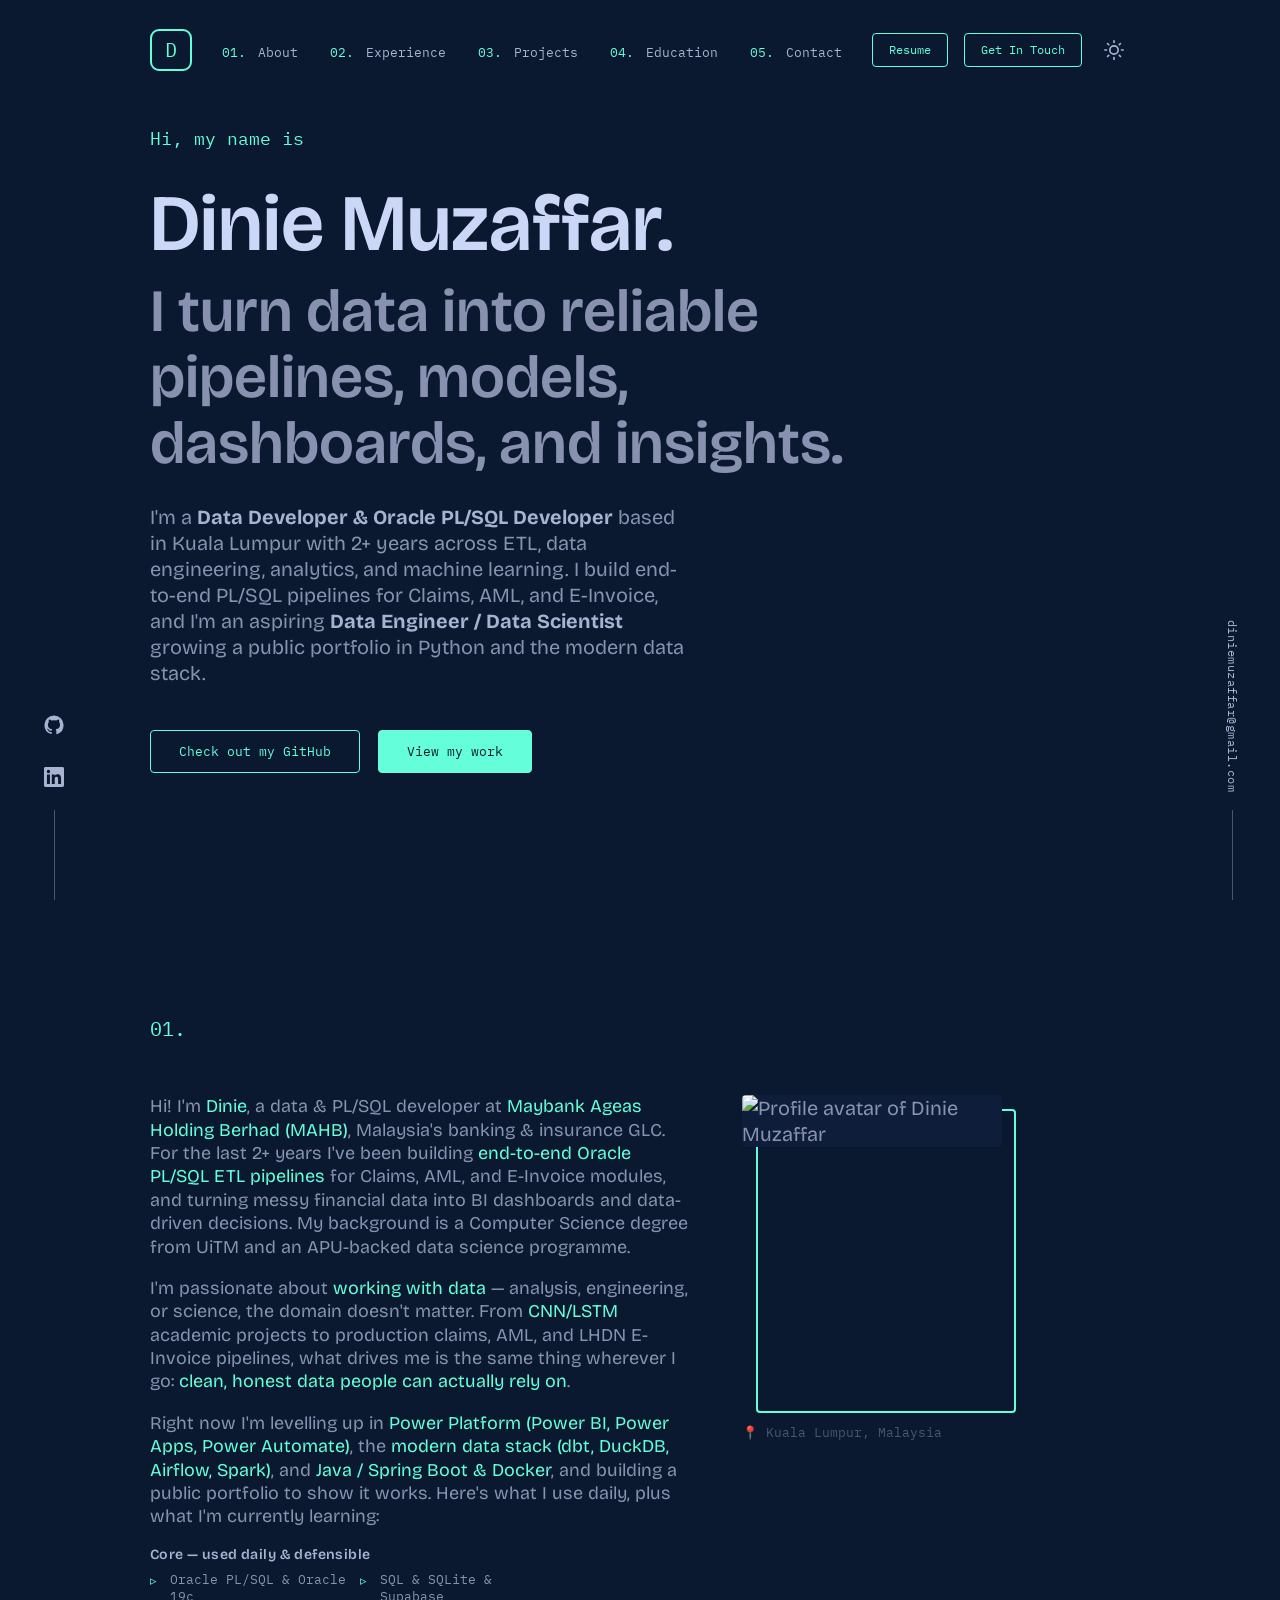
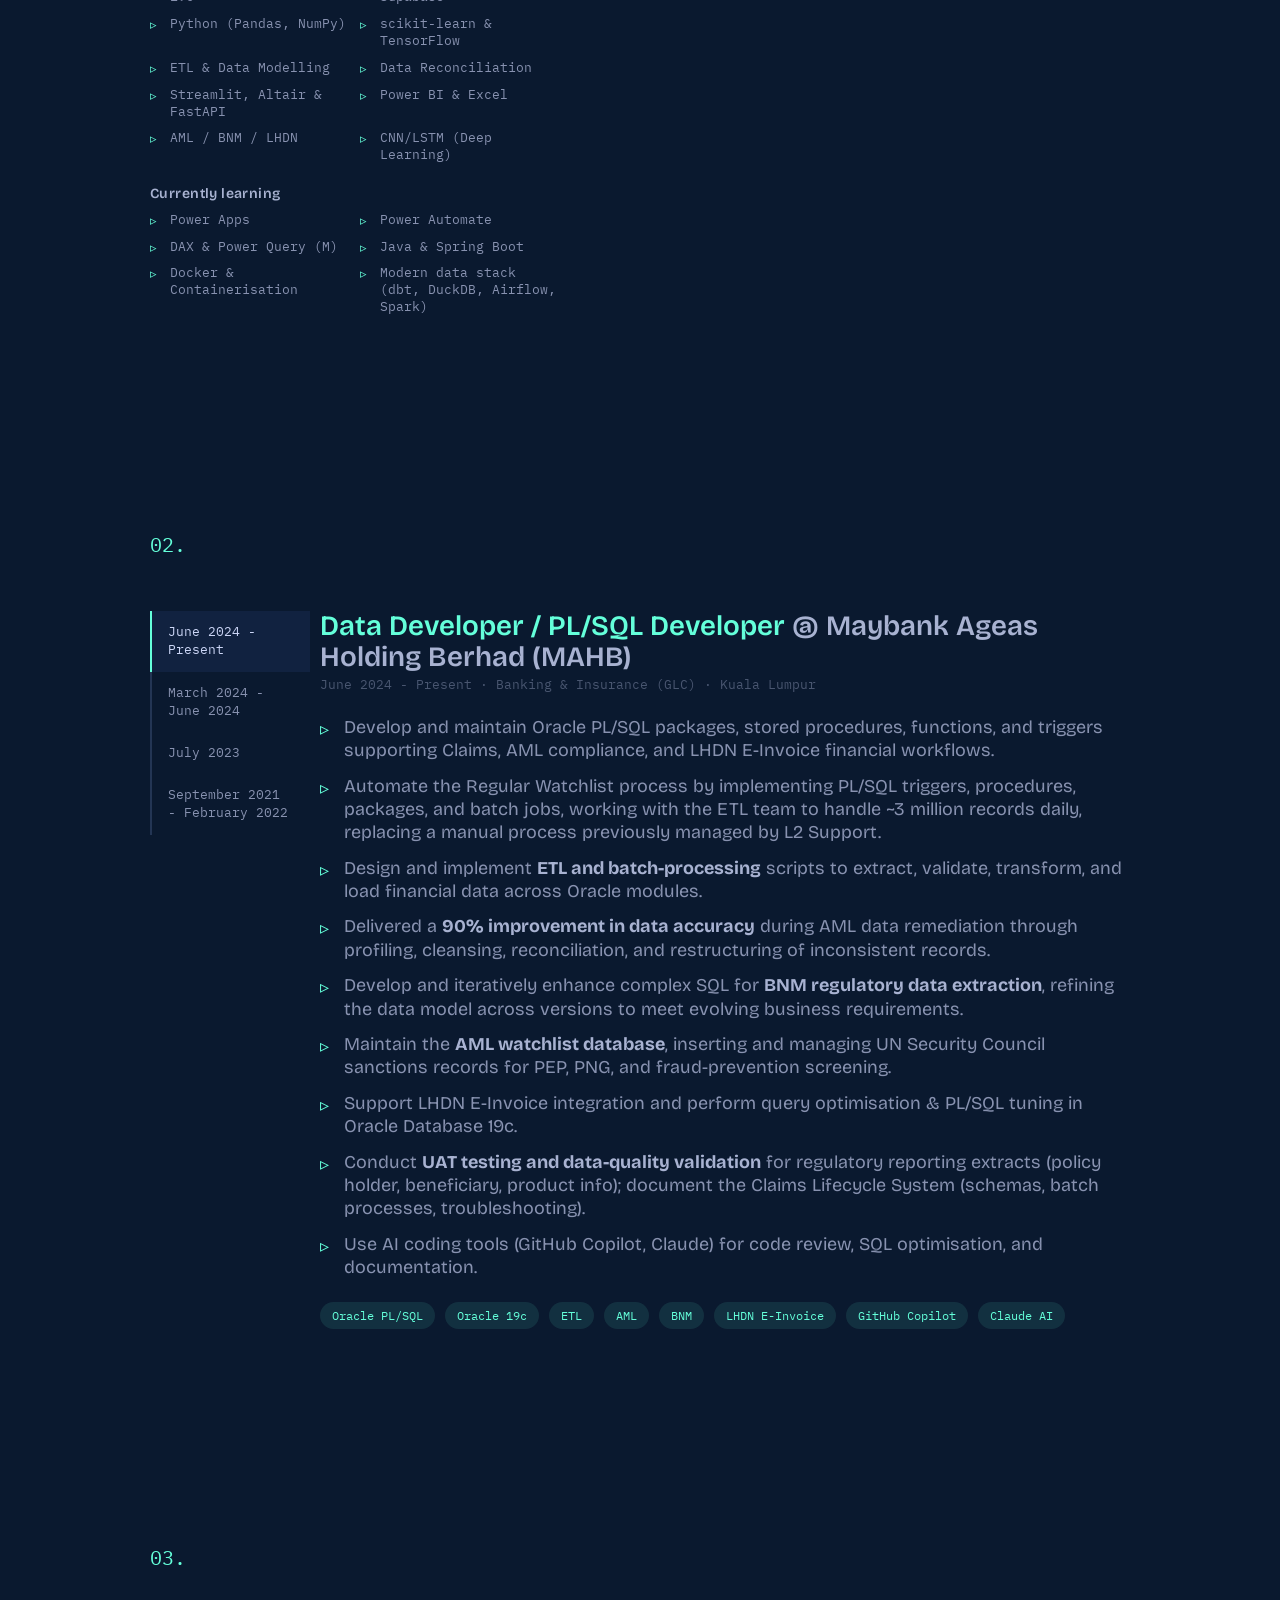
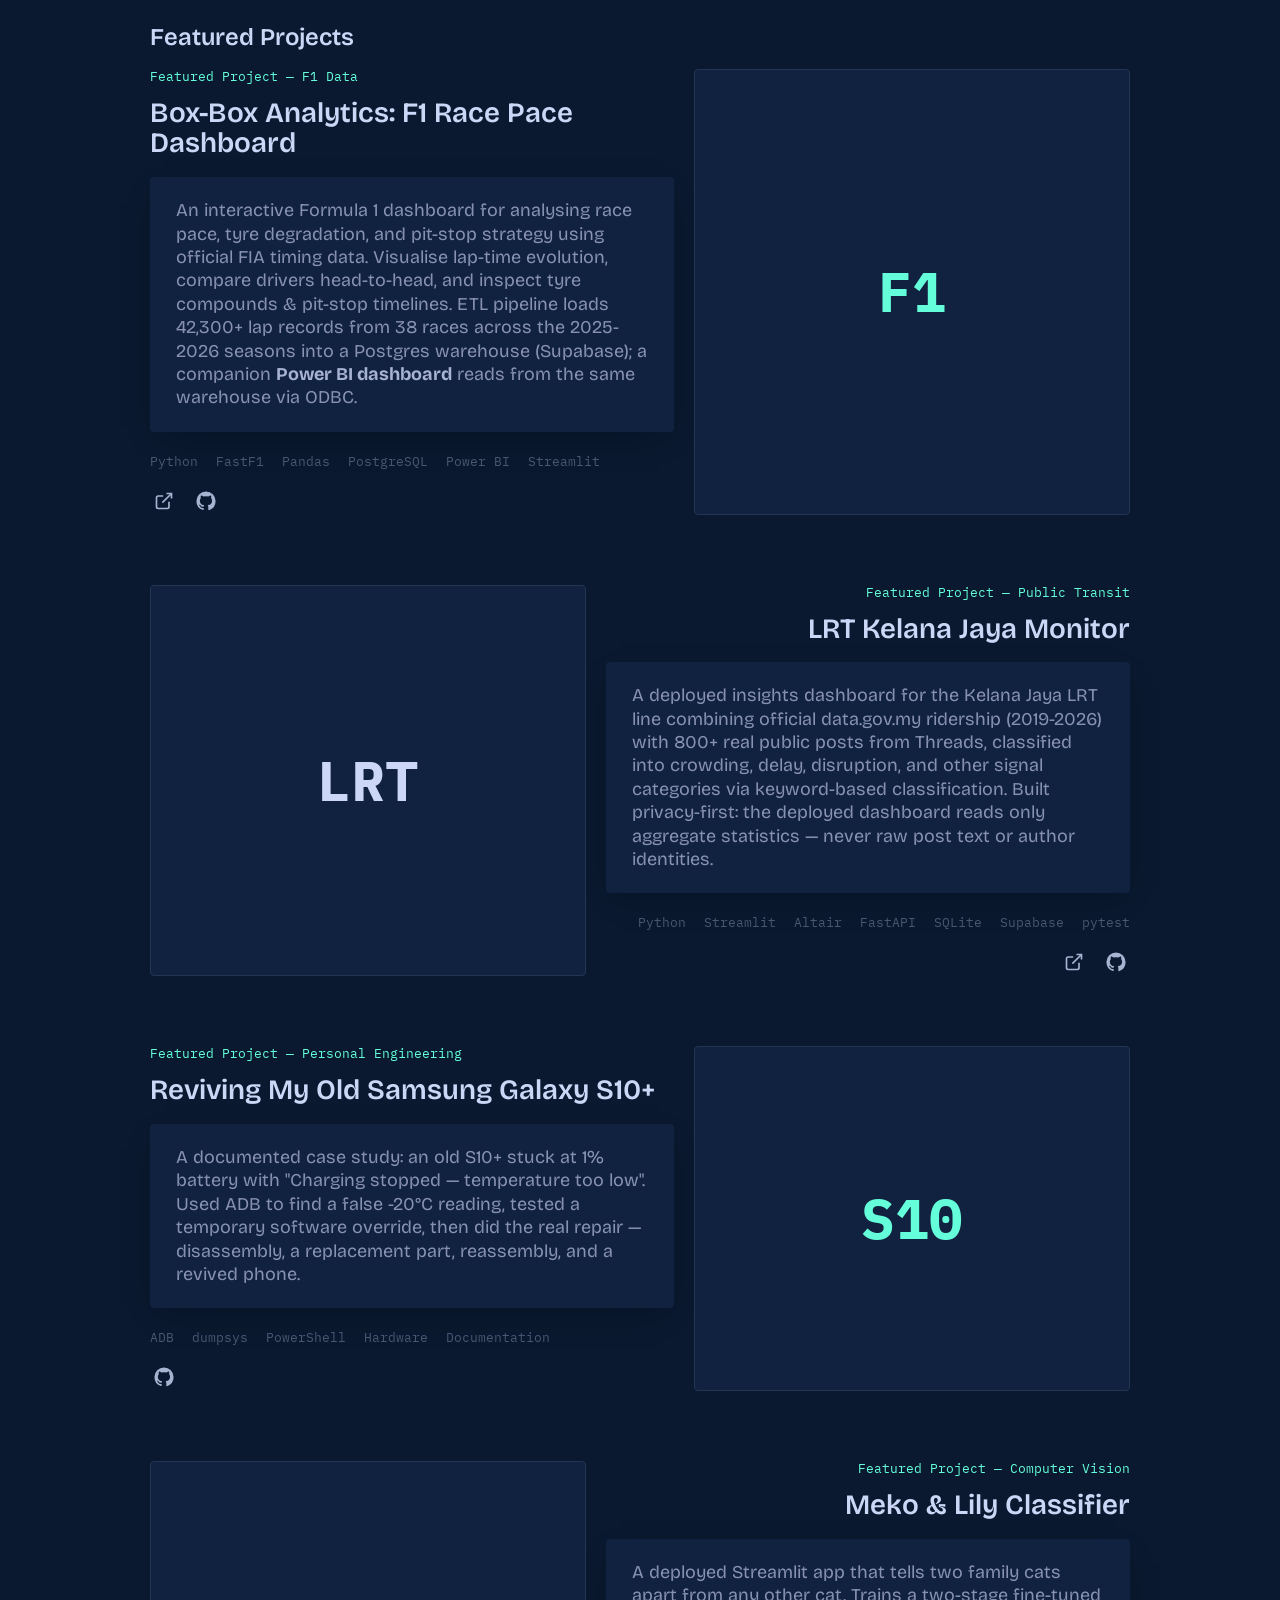
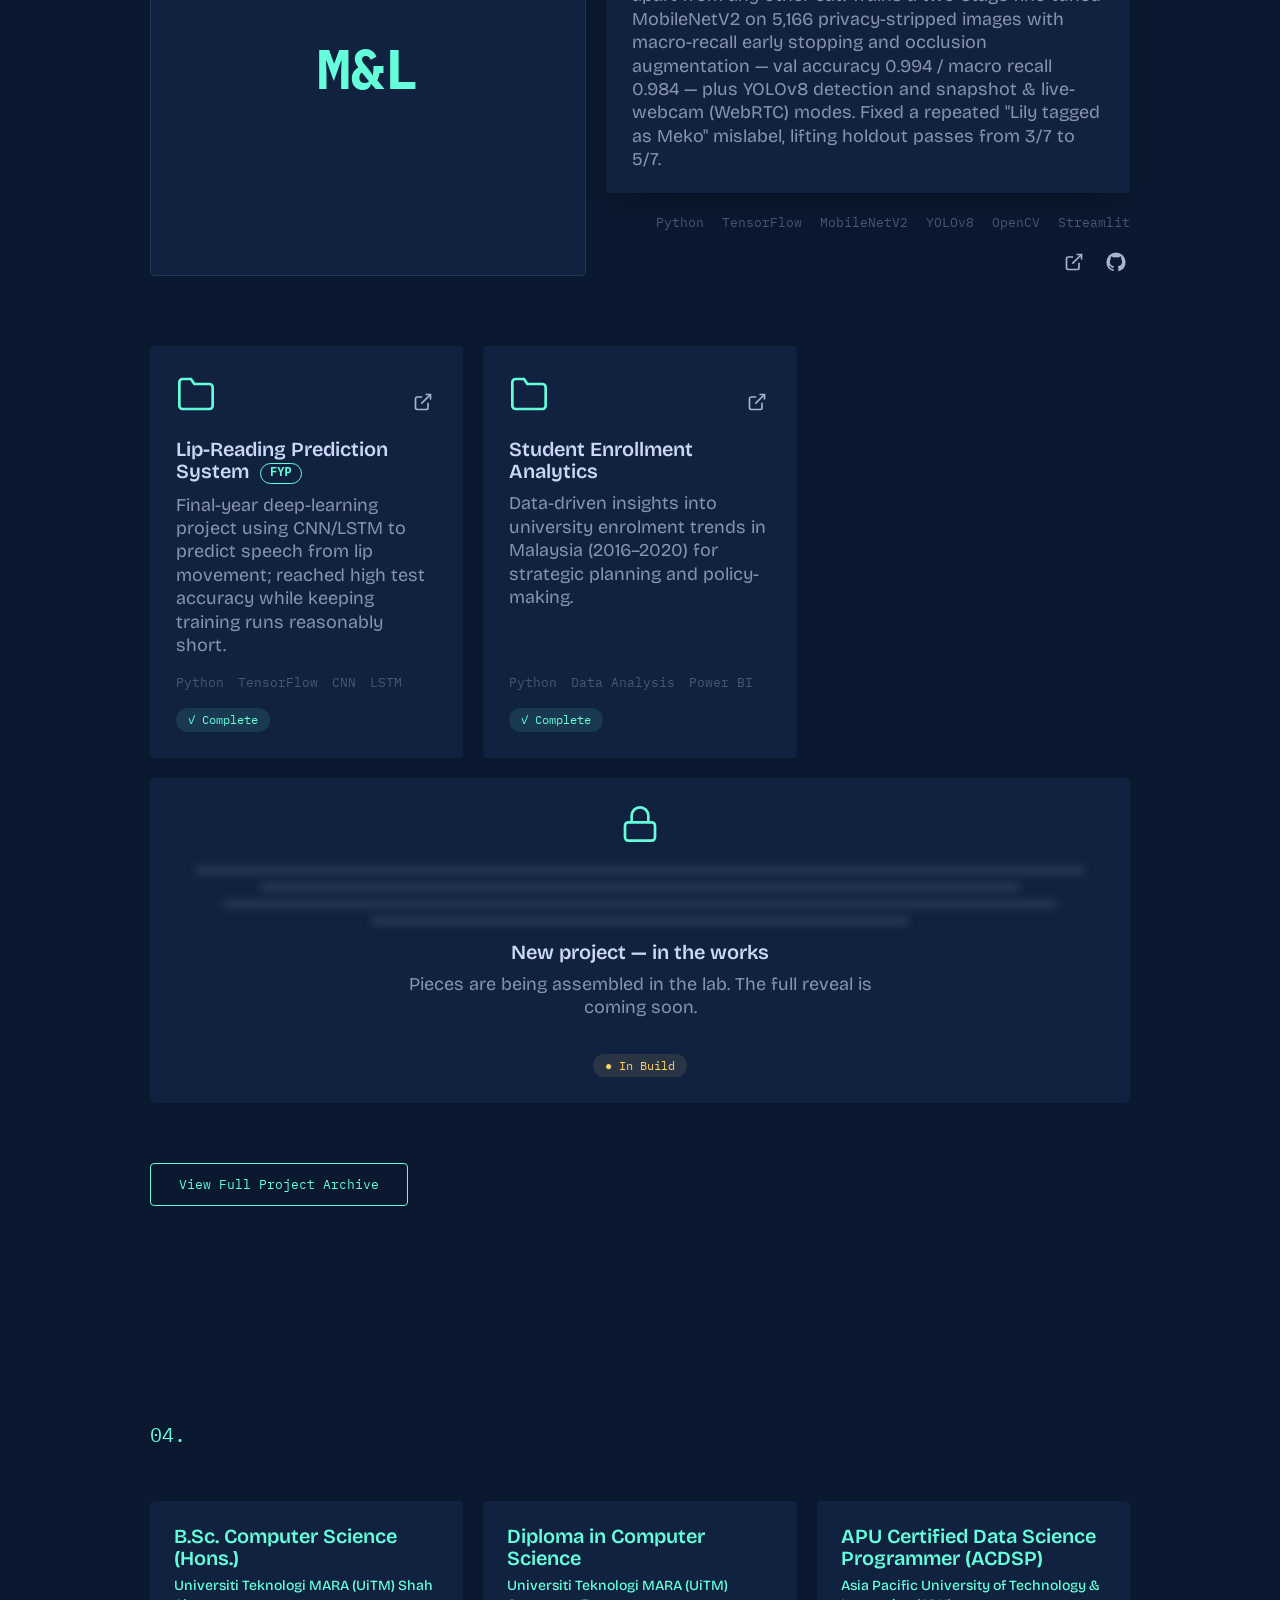
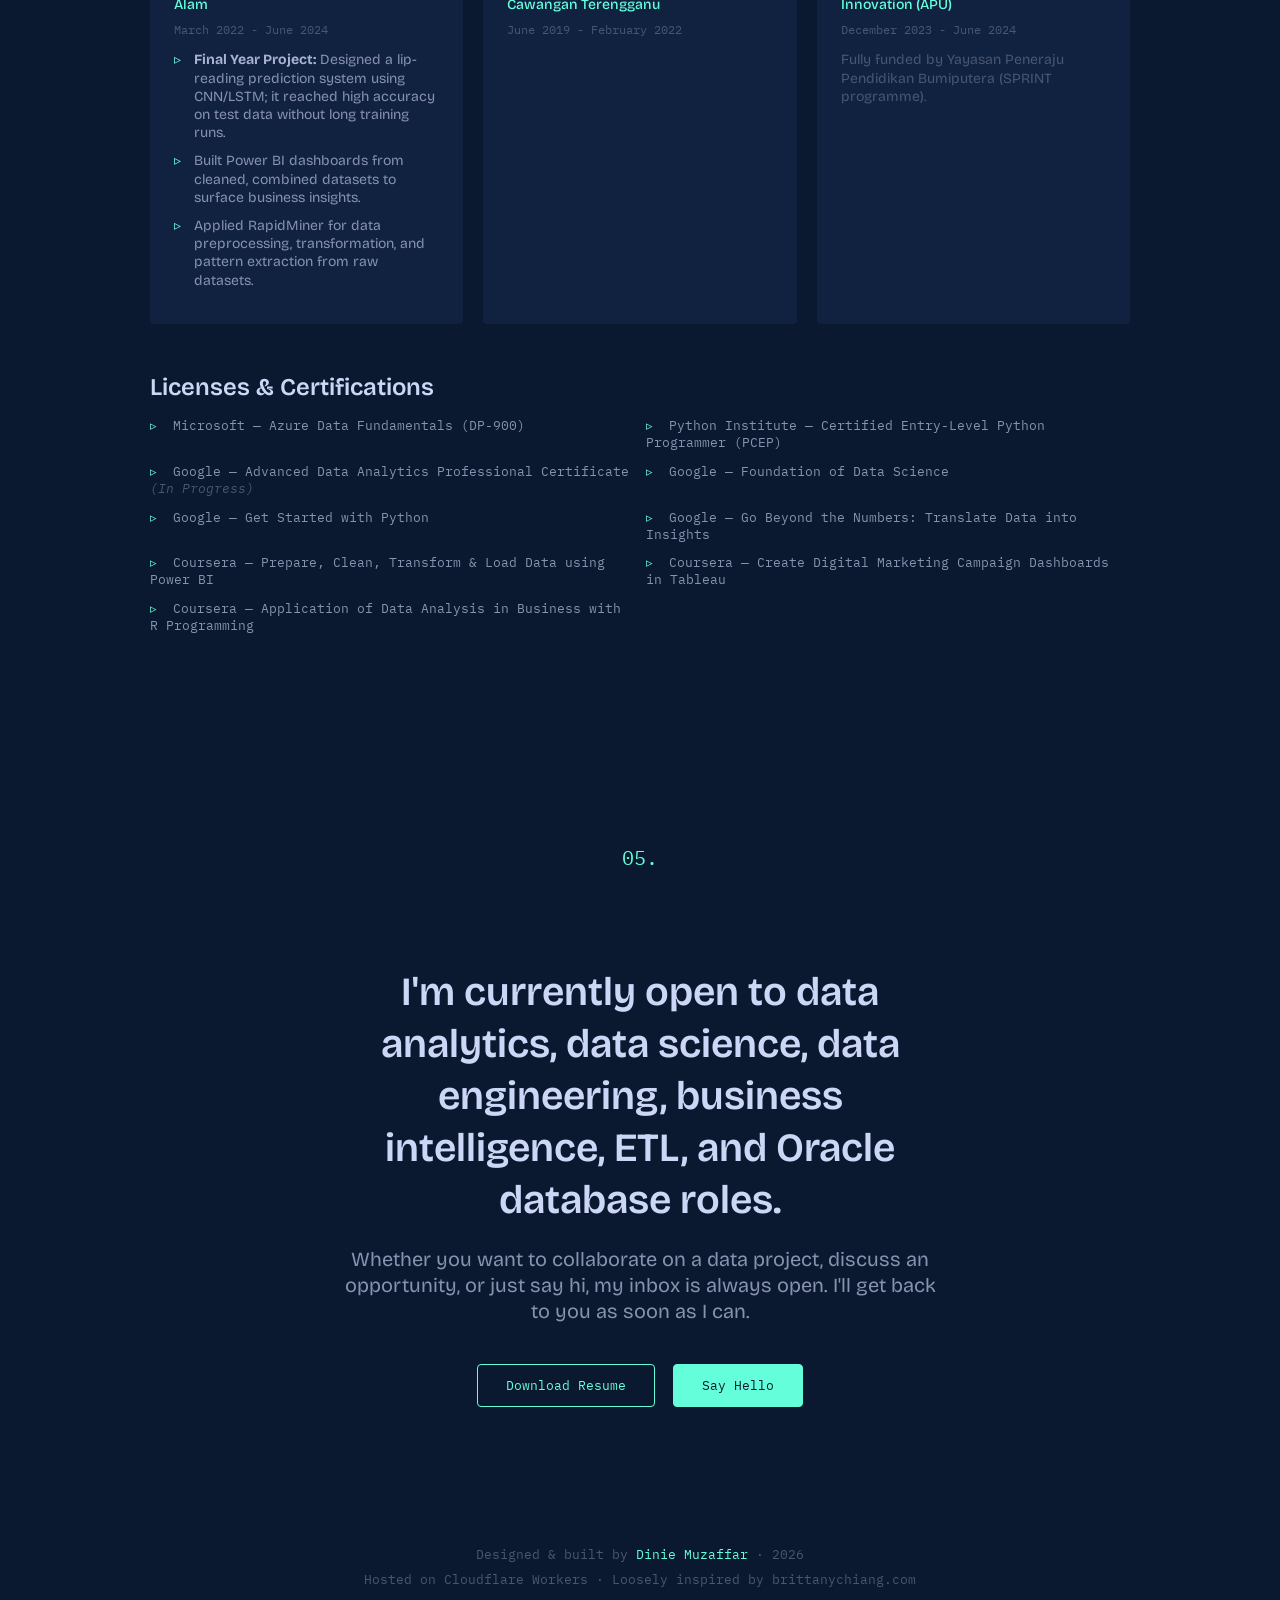
==== commit 4a8de8b4: "chore: remove CGPA from education section in web resume" ====
--- a/index.html
+++ b/index.html
@@ -10,28 +10,9 @@
     <link rel="preconnect" href="https://fonts.gstatic.com" crossorigin>
     <link href="https://fonts.googleapis.com/css2?family=Bricolage+Grotesque:opsz,wght@12..96,400;12..96,500;12..96,600;12..96,700&family=IBM+Plex+Mono:wght@400;500&display=swap" rel="stylesheet">
     <link rel="stylesheet" href="styles.css">
-    <noscript><style>.loader { display: none !important; }</style></noscript>
-    <link rel="icon" href="data:image/svg+xml,<svg xmlns='http://www.w3.org/2000/svg' viewBox='0 0 100 100'><g stroke='%2364ffda' stroke-width='6' fill='none' stroke-linecap='round' stroke-linejoin='round'><path d='M50 5 L11 27 L11 72 L50 95 L89 73 L89 28 z'/><path d='M38 32 L38 68'/><path d='M38 32 C54 28 66 40 66 50 C66 60 54 72 38 68'/></g></svg>">
+    <link rel="icon" href="data:image/svg+xml,<svg xmlns='http://www.w3.org/2000/svg' viewBox='0 0 100 100'><text y='.9em' font-size='90'>📊</text></svg>">
 </head>
 <body>
-    <!-- ============================ INITIAL LOADER ============================ -->
-    <div class="loader" id="loader" aria-hidden="true">
-        <div class="loader-logo-wrapper">
-            <svg id="loader-logo" xmlns="http://www.w3.org/2000/svg" viewBox="0 0 100 100">
-                <title>Loader Logo</title>
-                <g>
-                    <path id="logo-hexagon" fill="none" stroke="currentColor" stroke-width="5"
-                          stroke-linecap="round" stroke-linejoin="round"
-                          d="M 50, 5 L 11, 27 L 11, 72 L 50, 95 L 89, 73 L 89, 28 z"/>
-                    <g id="logo-letter" fill="none" stroke="currentColor" stroke-width="5" stroke-linecap="round">
-                        <path d="M 38 32 L 38 68"/>
-                        <path d="M 38 32 C 54 28 66 40 66 50 C 66 60 54 72 38 68"/>
-                    </g>
-                </g>
-            </svg>
-        </div>
-    </div>
-
     <!-- Skip link for accessibility -->
     <a class="skip-link" href="#content">Skip to content</a>
 
@@ -39,13 +20,9 @@
     <header class="site-header" id="site-header">
         <nav class="nav" aria-label="Primary">
             <a href="#" class="nav-logo" aria-label="Home">
-                <svg class="logo-mark" width="42" height="42" viewBox="0 0 100 100" fill="none" aria-hidden="true">
-                    <path stroke="currentColor" stroke-width="5" stroke-linecap="round" stroke-linejoin="round"
-                          d="M 50, 5 L 11, 27 L 11, 72 L 50, 95 L 89, 73 L 89, 28 z"/>
-                    <g stroke="currentColor" stroke-width="5" stroke-linecap="round">
-                        <path d="M 38 32 L 38 68"/>
-                        <path d="M 38 32 C 54 28 66 40 66 50 C 66 60 54 72 38 68"/>
-                    </g>
+                <svg class="logo-mark" width="42" height="42" viewBox="0 0 42 42" fill="none" aria-hidden="true">
+                    <rect x="1" y="1" width="40" height="40" rx="8" stroke="#64ffda" stroke-width="2" fill="none"/>
+                    <text x="21" y="28" text-anchor="middle" font-family="'IBM Plex Mono',monospace" font-size="20" fill="#64ffda">D</text>
                 </svg>
             </a>
 
@@ -58,51 +35,22 @@
             </ul>
 
             <div class="nav-cta">
-                <a href="resume.html" class="btn btn-outline btn-sm resume-link">Resume</a>
+                <a href="resume.html" class="btn btn-outline btn-sm">Resume</a>
+                <a href="mailto:diniemuzaffar@gmail.com" class="btn btn-outline btn-sm">Get In Touch</a>
                 <button class="theme-toggle" id="theme-toggle" aria-label="Toggle theme" title="Toggle light/dark mode">
                     <svg class="icon-sun" width="20" height="20" viewBox="0 0 24 24" fill="none" stroke="currentColor" stroke-width="2" stroke-linecap="round"><circle cx="12" cy="12" r="5"/><line x1="12" y1="1" x2="12" y2="3"/><line x1="12" y1="21" x2="12" y2="23"/><line x1="4.22" y1="4.22" x2="5.64" y2="5.64"/><line x1="18.36" y1="18.36" x2="19.78" y2="19.78"/><line x1="1" y1="12" x2="3" y2="12"/><line x1="21" y1="12" x2="23" y2="12"/><line x1="4.22" y1="19.78" x2="5.64" y2="18.36"/><line x1="18.36" y1="5.64" x2="19.78" y2="4.22"/></svg>
                     <svg class="icon-moon" width="20" height="20" viewBox="0 0 24 24" fill="none" stroke="currentColor" stroke-width="2" stroke-linecap="round" stroke-linejoin="round"><path d="M21 12.79A9 9 0 1 1 11.21 3 7 7 0 0 0 21 12.79z"/></svg>
                 </button>
-                <button class="hamburger" id="hamburger" aria-label="Open menu" aria-expanded="false" aria-controls="mobile-menu">
-                    <span class="ham-box">
-                        <span class="ham-inner"></span>
-                    </span>
-                </button>
             </div>
         </nav>
     </header>
-
-    <!-- ============================ MOBILE MENU ============================ -->
-    <div class="mobile-menu" id="mobile-menu" aria-hidden="true">
-        <nav class="mobile-menu-inner" aria-label="Mobile">
-            <ol class="mobile-links">
-                <li><a href="#about"><span>01.</span> About</a></li>
-                <li><a href="#experience"><span>02.</span> Experience</a></li>
-                <li><a href="#projects"><span>03.</span> Projects</a></li>
-                <li><a href="#education"><span>04.</span> Education</a></li>
-                <li><a href="#contact"><span>05.</span> Contact</a></li>
-            </ol>
-            <a href="resume.html" class="btn btn-outline">Resume</a>
-            <ul class="mobile-social">
-                <li><a href="https://github.com/DNIMUZ" target="_blank" rel="noopener" aria-label="GitHub" title="GitHub">
-                    <svg width="20" height="20" viewBox="0 0 24 24" fill="currentColor"><path d="M12 .5A11.5 11.5 0 0 0 .5 12a11.5 11.5 0 0 0 7.86 10.92c.58.11.79-.25.79-.56v-2.03c-3.2.7-3.87-1.36-3.87-1.36-.53-1.32-1.28-1.68-1.28-1.68-1.04-.71.08-.7.08-.7 1.15.08 1.76 1.18 1.76 1.18 1.02 1.75 2.68 1.25 3.33.95.1-.74.4-1.25.72-1.54-2.55-.29-5.23-1.27-5.23-5.66 0-1.25.45-2.27 1.18-3.07-.12-.29-.51-1.46.11-3.05 0 0 .96-.31 3.15 1.17a10.9 10.9 0 0 1 5.73 0c2.19-1.48 3.15-1.17 3.15-1.17.62 1.59.23 2.76.11 3.05.73.8 1.18 1.82 1.18 3.07 0 4.4-2.69 5.37-5.25 5.65.41.35.77 1.05.77 2.12v3.15c0 .31.21.68.8.56A11.5 11.5 0 0 0 23.5 12 11.5 11.5 0 0 0 12 .5z"/></svg>
-                </a></li>
-                <li><a href="https://www.linkedin.com/in/diniemuzaffar/" target="_blank" rel="noopener" aria-label="LinkedIn" title="LinkedIn">
-                    <svg width="20" height="20" viewBox="0 0 24 24" fill="currentColor"><path d="M20.45 20.45h-3.55v-5.57c0-1.33-.03-3.04-1.85-3.04-1.86 0-2.14 1.45-2.14 2.94v5.67H9.36V9h3.41v1.56h.05c.47-.9 1.63-1.85 3.36-1.85 3.6 0 4.27 2.37 4.27 5.45v6.29zM5.34 7.43a2.06 2.06 0 1 1 0-4.12 2.06 2.06 0 0 1 0 4.12zM7.12 20.45H3.55V9h3.57v11.45zM22.22 0H1.77C.79 0 0 .77 0 1.72v20.55C0 23.23.79 24 1.77 24h20.45c.98 0 1.78-.77 1.78-1.73V1.72C24 .77 23.2 0 22.22 0z"/></svg>
-                </a></li>
-                <li><a href="mailto:diniemuzaffar@gmail.com" aria-label="Email" title="Email">
-                    <svg width="20" height="20" viewBox="0 0 24 24" fill="none" stroke="currentColor" stroke-width="2" stroke-linecap="round" stroke-linejoin="round"><path d="M4 4h16c1.1 0 2 .9 2 2v12c0 1.1-.9 2-2 2H4c-1.1 0-2-.9-2-2V6c0-1.1.9-2 2-2z"/><polyline points="22,6 12,13 2,6"/></svg>
-                </a></li>
-            </ul>
-        </nav>
-    </div>
 
     <!-- ============================ HERO ============================ -->
     <main id="content">
 <section class="hero section" id="hero" aria-label="Introduction">
         <div class="hero-inner stagger-entrance">
             <p class="hero-greeting">Hi, my name is</p>
-            <h1 class="hero-name">Dinie Muzaffar<span class="hero-period">.</span></h1>
+            <h1 class="hero-name">Dinie Muzaffar<span class="cursor">.</span></h1>
             <h2 class="hero-title">I turn data into reliable pipelines, models, dashboards, and insights.</h2>
             <p class="hero-desc">
                 I'm a <strong>Data Developer & Oracle PL/SQL Developer</strong> based in Kuala Lumpur with 2+ years across
@@ -149,12 +97,12 @@
                 <h3 class="tech-group">Core — used daily &amp; defensible</h3>
                 <ul class="tech-list stagger-entrance">
                     <li>Oracle PL/SQL &amp; Oracle 19c</li>
-                    <li>SQL &amp; SQLite</li>
+                    <li>SQL &amp; SQLite &amp; Supabase</li>
                     <li>Python (Pandas, NumPy)</li>
                     <li>scikit-learn &amp; TensorFlow</li>
                     <li>ETL &amp; Data Modelling</li>
                     <li>Data Reconciliation</li>
-                    <li>Streamlit &amp; FastAPI</li>
+                    <li>Streamlit, Altair &amp; FastAPI</li>
                     <li>Power BI &amp; Excel</li>
                     <li>AML / BNM / LHDN</li>
                     <li>CNN/LSTM (Deep Learning)</li>
@@ -260,7 +208,7 @@
     <section class="projects section" id="projects" aria-label="Projects">
         <div class="section-heading">
             <span class="section-number">03.</span>
-            <h2 class="reveal">Some Things I've Built</h2>
+            <h2 class="reveal">Things I've Built</h2>
         </div>
 
         <!-- Featured / Complete -->
@@ -304,24 +252,21 @@
                 <h3 class="project-title"><a href="https://github.com/DNIMUZ/lrt-kelana-jaya-monitor" target="_blank" rel="noopener">LRT Kelana Jaya Monitor</a></h3>
                 <div class="project-description">
                     <p>
-                        An evidence-aware monitoring system for the Kelana Jaya LRT line. Combines historical
-                        demand, official operational facts, and public signals with an explainable status
-                        estimator that never presents predictions as official information.
+                        A deployed insights dashboard for the Kelana Jaya LRT line combining official
+                        data.gov.my ridership (2019-2026) with 800+ real public posts from Threads,
+                        classified into crowding, delay, disruption, and other signal categories via
+                        keyword-based classification. Built privacy-first: the deployed dashboard
+                        reads only aggregate statistics &mdash; never raw post text or author identities.
                     </p>
                 </div>
                 <ul class="project-tech stagger-entrance">
-                    <li>Python</li><li>FastAPI</li><li>Streamlit</li><li>SQLite</li><li>pytest</li>
+                    <li>Python</li><li>Streamlit</li><li>Altair</li><li>FastAPI</li><li>SQLite</li><li>Supabase</li><li>pytest</li>
                 </ul>
                 <div class="project-links">
-<<<<<<< Updated upstream
-                    <a href="https://lrt-kelana-jaya-monitor-mf7vbqnzcubnfhipw747ay.streamlit.app/" target="_blank" rel="noopener" aria-label="GitHub repo" title="GitHub">
+                    <a href="https://lrt-kelana-jaya-monitor-mf7vbqnzcubnfhipw747ay.streamlit.app/" target="_blank" rel="noopener" aria-label="Live dashboard" title="Live dashboard">
                          <svg width="20" height="20" viewBox="0 0 24 24" fill="none" stroke="currentColor" stroke-width="2"><path d="M18 13v6a2 2 0 0 1-2 2H5a2 2 0 0 1-2-2V8a2 2 0 0 1 2-2h6"/><polyline points="15 3 21 3 21 9"/><line x1="10" y1="14" x2="21" y2="3"/></svg>
-=======
-                    <a href="https://lrt-kelana-jaya-monitor-mf7vbqnzcubnfhipw747ay.streamlit.app/" target="_blank" rel="noopener" aria-label="Live demo" title="Live demo">
-                        <svg width="20" height="20" viewBox="0 0 24 24" fill="none" stroke="currentColor" stroke-width="2"><path d="M18 13v6a2 2 0 0 1-2 2H5a2 2 0 0 1-2-2V8a2 2 0 0 1 2-2h6"/><polyline points="15 3 21 3 21 9"/><line x1="10" y1="14" x2="21" y2="3"/></svg>
->>>>>>> Stashed changes
-                    </a>
-                    <a href="https://github.com/DNIMUZ/lrt-kelana-jaya-monitor" target="_blank" rel="noopener" aria-label="GitHub repo" title="GitHub">
+                    </a>
+                     <a href="https://github.com/DNIMUZ/lrt-kelana-jaya-monitor" target="_blank" rel="noopener" aria-label="GitHub repo" title="GitHub">
                         <svg width="20" height="20" viewBox="0 0 24 24" fill="currentColor"><path d="M12 .5A11.5 11.5 0 0 0 .5 12a11.5 11.5 0 0 0 7.86 10.92c.58.11.79-.25.79-.56v-2.03c-3.2.7-3.87-1.36-3.87-1.36-.53-1.32-1.28-1.68-1.28-1.68-1.04-.71.08-.7.08-.7 1.15.08 1.76 1.18 1.76 1.18 1.02 1.75 2.68 1.25 3.33.95.1-.74.4-1.25.72-1.54-2.55-.29-5.23-1.27-5.23-5.66 0-1.25.45-2.27 1.18-3.07-.12-.29-.51-1.46.11-3.05 0 0 .96-.31 3.15 1.17a10.9 10.9 0 0 1 5.73 0c2.19-1.48 3.15-1.17 3.15-1.17.62 1.59.23 2.76.11 3.05.73.8 1.18 1.82 1.18 3.07 0 4.4-2.69 5.37-5.25 5.65.41.35.77 1.05.77 2.12v3.15c0 .31.21.68.8.56A11.5 11.5 0 0 0 23.5 12 11.5 11.5 0 0 0 12 .5z"/></svg>
                     </a>
                 </div>
@@ -335,7 +280,6 @@
 
         <div class="project-card featured">
             <div class="project-content">
-<<<<<<< Updated upstream
                 <p class="project-overline">Featured Project — Personal Engineering</p>
                 <h3 class="project-title"><a href="https://github.com/DNIMUZ/s10-low-temp-charging-fix" target="_blank" rel="noopener">Reviving My Old Samsung Galaxy S10+</a></h3>
                 <div class="project-description">
@@ -352,7 +296,19 @@
                 </ul>
                 <div class="project-links">
                     <a href="https://github.com/DNIMUZ/s10-low-temp-charging-fix" target="_blank" rel="noopener" aria-label="GitHub repo" title="GitHub">
-=======
+                        <svg width="20" height="20" viewBox="0 0 24 24" fill="currentColor"><path d="M12 .5A11.5 11.5 0 0 0 .5 12a11.5 11.5 0 0 0 7.86 10.92c.58.11.79-.25.79-.56v-2.03c-3.2.7-3.87-1.36-3.87-1.36-.53-1.32-1.28-1.68-1.28-1.68-1.04-.71.08-.7.08-.7 1.15.08 1.76 1.18 1.76 1.18 1.02 1.75 2.68 1.25 3.33.95.1-.74.4-1.25.72-1.54-2.55-.29-5.23-1.27-5.23-5.66 0-1.25.45-2.27 1.18-3.07-.12-.29-.51-1.46.11-3.05 0 0 .96-.31 3.15 1.17a10.9 10.9 0 0 1 5.73 0c2.19-1.48 3.15-1.17 3.15-1.17.62 1.59.23 2.76.11 3.05.73.8 1.18 1.82 1.18 3.07 0 4.4-2.69 5.37-5.25 5.65.41.35.77 1.05.77 2.12v3.15c0 .31.21.68.8.56A11.5 11.5 0 0 0 23.5 12 11.5 11.5 0 0 0 12 .5z"/></svg>
+                    </a>
+                </div>
+            </div>
+            <div class="project-image">
+                <a href="https://github.com/DNIMUZ/s10-low-temp-charging-fix" target="_blank" rel="noopener">
+                    <div class="project-img-placeholder" style="--placeholder:'S10';">S10</div>
+                </a>
+            </div>
+        </div>
+
+        <div class="project-card featured reverse">
+            <div class="project-content">
                 <p class="project-overline">Featured Project — Computer Vision</p>
                 <h3 class="project-title"><a href="https://github.com/DNIMUZ/meko-lily-classifier" target="_blank" rel="noopener">Meko &amp; Lily Classifier</a></h3>
                 <div class="project-description">
@@ -372,19 +328,13 @@
                         <svg width="20" height="20" viewBox="0 0 24 24" fill="none" stroke="currentColor" stroke-width="2"><path d="M18 13v6a2 2 0 0 1-2 2H5a2 2 0 0 1-2-2V8a2 2 0 0 1 2-2h6"/><polyline points="15 3 21 3 21 9"/><line x1="10" y1="14" x2="21" y2="3"/></svg>
                     </a>
                     <a href="https://github.com/DNIMUZ/meko-lily-classifier" target="_blank" rel="noopener" aria-label="GitHub repo" title="GitHub">
->>>>>>> Stashed changes
                         <svg width="20" height="20" viewBox="0 0 24 24" fill="currentColor"><path d="M12 .5A11.5 11.5 0 0 0 .5 12a11.5 11.5 0 0 0 7.86 10.92c.58.11.79-.25.79-.56v-2.03c-3.2.7-3.87-1.36-3.87-1.36-.53-1.32-1.28-1.68-1.28-1.68-1.04-.71.08-.7.08-.7 1.15.08 1.76 1.18 1.76 1.18 1.02 1.75 2.68 1.25 3.33.95.1-.74.4-1.25.72-1.54-2.55-.29-5.23-1.27-5.23-5.66 0-1.25.45-2.27 1.18-3.07-.12-.29-.51-1.46.11-3.05 0 0 .96-.31 3.15 1.17a10.9 10.9 0 0 1 5.73 0c2.19-1.48 3.15-1.17 3.15-1.17.62 1.59.23 2.76.11 3.05.73.8 1.18 1.82 1.18 3.07 0 4.4-2.69 5.37-5.25 5.65.41.35.77 1.05.77 2.12v3.15c0 .31.21.68.8.56A11.5 11.5 0 0 0 23.5 12 11.5 11.5 0 0 0 12 .5z"/></svg>
                     </a>
                 </div>
             </div>
             <div class="project-image">
-<<<<<<< Updated upstream
-                <a href="https://github.com/DNIMUZ/s10-low-temp-charging-fix" target="_blank" rel="noopener">
-                    <div class="project-img-placeholder" style="--placeholder:'S10';">S10</div>
-=======
                 <a href="https://meko-lily-classifier-nmobetz55bhpyimf2fc2on.streamlit.app/" target="_blank" rel="noopener">
                     <div class="project-img-placeholder" style="--placeholder:'M&L';">M&amp;L</div>
->>>>>>> Stashed changes
                 </a>
             </div>
         </div>
@@ -397,19 +347,15 @@
                         <svg width="40" height="40" viewBox="0 0 24 24" fill="none" stroke="currentColor" stroke-width="1.6"><path d="M22 19a2 2 0 0 1-2 2H4a2 2 0 0 1-2-2V5a2 2 0 0 1 2-2h5l2 3h9a2 2 0 0 1 2 2z"/></svg>
                     </div>
                     <div class="project-links">
-<<<<<<< Updated upstream
-                        <a href="https://github.com/DNIMUZ/meko-lily-classifier" target="_blank" rel="noopener" aria-label="GitHub repo" title="GitHub">
-                            <svg width="20" height="20" viewBox="0 0 24 24" fill="currentColor"><path d="M12 .5A11.5 11.5 0 0 0 .5 12a11.5 11.5 0 0 0 7.86 10.92c.58.11.79-.25.79-.56v-2.03c-3.2.7-3.87-1.36-3.87-1.36-.53-1.32-1.28-1.68-1.28-1.68-1.04-.71.08-.7.08-.7 1.15.08 1.76 1.18 1.76 1.18 1.02 1.75 2.68 1.25 3.33.95.1-.74.4-1.25.72-1.54-2.55-.29-5.23-1.27-5.23-5.66 0-1.25.45-2.27 1.18-3.07-.12-.29-.51-1.46.11-3.05 0 0 .96-.31 3.15 1.17a10.9 10.9 0 0 1 5.73 0c2.19-1.48 3.15-1.17 3.15-1.17.62 1.59.23 2.76.11 3.05.73.8 1.18 1.82 1.18 3.07 0 4.4-2.69 5.37-5.25 5.65.41.35.77 1.05.77 2.12v3.15c0 .31.21.68.8.56A11.5 11.5 0 0 0 23.5 12 11.5 11.5 0 0 0 12 .5z"/></svg>
-=======
-                        <a href="https://github.com/DNIMUZ/s10-low-temp-charging-fix" target="_blank" rel="noopener" aria-label="GitHub repo" title="GitHub">
-                            <svg width="20" height="20" viewBox="0 0 24 24" fill="currentColor"><path d="M12 .5A11.5 11.5 0 0 0 .5 12a11.5 11.5 0 0 0 7.86 10.92c.58.11.79-.25.79-.56v-2.03c-3.2.7-3.87-1.36-3.87-1.36-.53-1.32-1.28-1.68-1.28-1.68-1.04-.71.08-.7.08-.7 1.15.08 1.76 1.18 1.76 1.18 1.02 1.75 2.68 1.25 3.33.95.1-.74.4-1.25.72-1.54-2.55-.29-5.23-1.27-5.23-5.66 0-1.25.45-2.27 1.18-3.07-.12-.29-.51-1.46.11-3.05 0 0 .96-.31 3.15 1.17a10.9 10.9 0 0 1 5.73 0c2.19-1.48 3.15-1.17 3.15-1.17.62 1.59.23 2.76.11 3.05.73.8 1.18 1.82 1.18 3.07 0 4.4-2.69 5.37-5.25 5.65.41.35.77 1.05.77 2.12v3.15c0 .31.21.68.8.56A11.5 11.5 0 0 0 23.5 12 11.5 11.5 0 0 0 12 .5z"/></svg>
+                        <a href="https://www.linkedin.com/in/diniemuzaffar/overlay/1705506484678/single-media-viewer/?profileId=ACoAADa3bPsBJxlrKW1t4ZhDEuNK8hapsE1SD8o" target="_blank" rel="noopener" aria-label="Lip-reading FYP on LinkedIn" title="LinkedIn">
+                            <svg width="20" height="20" viewBox="0 0 24 24" fill="none" stroke="currentColor" stroke-width="2"><path d="M18 13v6a2 2 0 0 1-2 2H5a2 2 0 0 1-2-2V8a2 2 0 0 1 2-2h6"/><polyline points="15 3 21 3 21 9"/><line x1="10" y1="14" x2="21" y2="3"/></svg>
                         </a>
                     </div>
                 </div>
-                <h3 class="project-grid-title">Reviving My Old Samsung Galaxy S10+</h3>
-                <p class="project-desc">A documented repair story: an S10+ stuck at 1% battery on a false -20°C reading, diagnosed over ADB and fixed with a real replacement part.</p>
-                <ul class="project-tech stagger-entrance">
-                    <li>ADB</li><li>dumpsys</li><li>PowerShell</li><li>Hardware</li><li>Documentation</li>
+                <h3 class="project-grid-title">Lip-Reading Prediction System <span class="badge-pill">FYP</span></h3>
+                <p class="project-desc">Final-year deep-learning project using CNN/LSTM to predict speech from lip movement; reached high test accuracy while keeping training runs reasonably short.</p>
+                <ul class="project-tech stagger-entrance">
+                    <li>Python</li><li>TensorFlow</li><li>CNN</li><li>LSTM</li>
                 </ul>
                 <span class="status-badge done">&#10003; Complete</span>
             </div>
@@ -420,50 +366,9 @@
                         <svg width="40" height="40" viewBox="0 0 24 24" fill="none" stroke="currentColor" stroke-width="1.6"><path d="M22 19a2 2 0 0 1-2 2H4a2 2 0 0 1-2-2V5a2 2 0 0 1 2-2h5l2 3h9a2 2 0 0 1 2 2z"/></svg>
                     </div>
                     <div class="project-links">
-                        <a href="https://www.linkedin.com/in/diniemuzaffar/overlay/1705506484678/single-media-viewer?profileId=ACoAADa3bPsBJxlrKW1t4ZhDEuNK8hapsE1SD8o" target="_blank" rel="noopener" aria-label="View project" title="View project">
-                            <svg width="20" height="20" viewBox="0 0 24 24" fill="none" stroke="currentColor" stroke-width="2"><path d="M18 13v6a2 2 0 0 1-2 2H5a2 2 0 0 1-2-2V8a2 2 0 0 1 2-2h6"/><polyline points="15 3 21 3 21 9"/><line x1="10" y1="14" x2="21" y2="3"/></svg>
->>>>>>> Stashed changes
-                        </a>
-                    </div>
-                </div>
-                <h3 class="project-grid-title">Meko &amp; Lily Classifier</h3>
-                <p class="project-desc">Image-classification app using a pretrained MobileNetV2 model and a Streamlit upload interface to tell my two cats apart.</p>
-                <ul class="project-tech stagger-entrance">
-                    <li>Python</li><li>TensorFlow</li><li>MobileNetV2</li><li>Streamlit</li>
-                </ul>
-                <span class="status-badge done">&#10003; Complete</span>
-            </div>
-
-            <div class="project-card small">
-                <div class="project-top">
-                    <div class="project-folder">
-                        <svg width="40" height="40" viewBox="0 0 24 24" fill="none" stroke="currentColor" stroke-width="1.6"><path d="M22 19a2 2 0 0 1-2 2H4a2 2 0 0 1-2-2V5a2 2 0 0 1 2-2h5l2 3h9a2 2 0 0 1 2 2z"/></svg>
-                    </div>
-                    <div class="project-links">
-                        <!-- No live link yet -->
-                    </div>
-                </div>
-                <h3 class="project-grid-title">Lip-Reading Prediction System <span class="badge-pill">FYP</span></h3>
-                <p class="project-desc">Final-year deep-learning project using CNN/LSTM to predict speech from lip movement; reached high test accuracy while keeping training runs reasonably short.</p>
-                <ul class="project-tech stagger-entrance">
-                    <li>Python</li><li>TensorFlow</li><li>CNN</li><li>LSTM</li>
-                </ul>
-                <span class="status-badge done">&#10003; Complete</span>
-            </div>
-
-            <div class="project-card small">
-                <div class="project-top">
-                    <div class="project-folder">
-                        <svg width="40" height="40" viewBox="0 0 24 24" fill="none" stroke="currentColor" stroke-width="1.6"><path d="M22 19a2 2 0 0 1-2 2H4a2 2 0 0 1-2-2V5a2 2 0 0 1 2-2h5l2 3h9a2 2 0 0 1 2 2z"/></svg>
-                    </div>
-                    <div class="project-links">
-<<<<<<< Updated upstream
-                        <!-- No live link yet -->
-=======
-                        <a href="https://www.linkedin.com/in/diniemuzaffar/overlay/1705507102283/single-media-viewer?profileId=ACoAADa3bPsBJxlrKW1t4ZhDEuNK8hapsE1SD8o" target="_blank" rel="noopener" aria-label="View project" title="View project">
+                        <a href="https://www.linkedin.com/in/diniemuzaffar/overlay/1705507102283/single-media-viewer/?profileId=ACoAADa3bPsBJxlrKW1t4ZhDEuNK8hapsE1SD8o" target="_blank" rel="noopener" aria-label="Student enrollment analytics on LinkedIn" title="LinkedIn">
                             <svg width="20" height="20" viewBox="0 0 24 24" fill="none" stroke="currentColor" stroke-width="2"><path d="M18 13v6a2 2 0 0 1-2 2H5a2 2 0 0 1-2-2V8a2 2 0 0 1 2-2h6"/><polyline points="15 3 21 3 21 9"/><line x1="10" y1="14" x2="21" y2="3"/></svg>
                         </a>
->>>>>>> Stashed changes
                     </div>
                 </div>
                 <h3 class="project-grid-title">Student Enrollment Analytics</h3>
@@ -473,16 +378,11 @@
                 </ul>
                 <span class="status-badge done">&#10003; Complete</span>
             </div>
-<<<<<<< Updated upstream
-=======
 
             <div class="project-card small is-inbuild">
                 <div class="project-top">
                     <div class="project-folder">
-                        <svg width="40" height="40" viewBox="0 0 24 24" fill="none" stroke="currentColor" stroke-width="1.6"><path d="M22 19a2 2 0 0 1-2 2H4a2 2 0 0 1-2-2V5a2 2 0 0 1 2-2h5l2 3h9a2 2 0 0 1 2 2z"/></svg>
-                    </div>
-                    <div class="project-links">
-                        <!-- Sealed until release -->
+                        <svg width="40" height="40" viewBox="0 0 24 24" fill="none" stroke="currentColor" stroke-width="1.6"><rect x="3" y="11" width="18" height="11" rx="2"/><path d="M7 11V7a5 5 0 0 1 10 0v4"/></svg>
                     </div>
                 </div>
                 <div class="redacted-block" aria-hidden="true">
@@ -492,11 +392,10 @@
                 <p class="project-desc">Pieces are being assembled in the lab. The full reveal is coming soon.</p>
                 <span class="status-badge ongoing">&#9679; In Build</span>
             </div>
->>>>>>> Stashed changes
         </div>
 
         <div class="projects-more">
-            <a href="https://github.com/DNIMUZ?tab=repositories" target="_blank" rel="noopener" class="btn btn-outline">View the archive</a>
+            <a href="https://github.com/DNIMUZ?tab=repositories" target="_blank" rel="noopener" class="btn btn-outline">View Full Project Archive</a>
         </div>
     </section>
 
@@ -511,7 +410,7 @@
             <div class="edu-block">
                 <h3 class="edu-title"><span class="accent">B.Sc. Computer Science (Hons.)</span></h3>
                 <p class="edu-school">Universiti Teknologi MARA (UiTM) Shah Alam</p>
-                <p class="edu-date">March 2022 - June 2024 · CGPA 3.29</p>
+                <p class="edu-date">March 2022 - June 2024</p>
                 <ul class="edu-desc">
                     <li><strong>Final Year Project:</strong> Designed a lip-reading prediction system using CNN/LSTM; it reached high accuracy on test data without long training runs.</li>
                     <li>Built Power BI dashboards from cleaned, combined datasets to surface business insights.</li>
@@ -522,7 +421,7 @@
             <div class="edu-block">
                 <h3 class="edu-title"><span class="accent">Diploma in Computer Science</span></h3>
                 <p class="edu-school">Universiti Teknologi MARA (UiTM) Cawangan Terengganu</p>
-                <p class="edu-date">June 2019 - February 2022 · CGPA 3.58</p>
+                <p class="edu-date">June 2019 - February 2022</p>
             </div>
 
             <div class="edu-block">
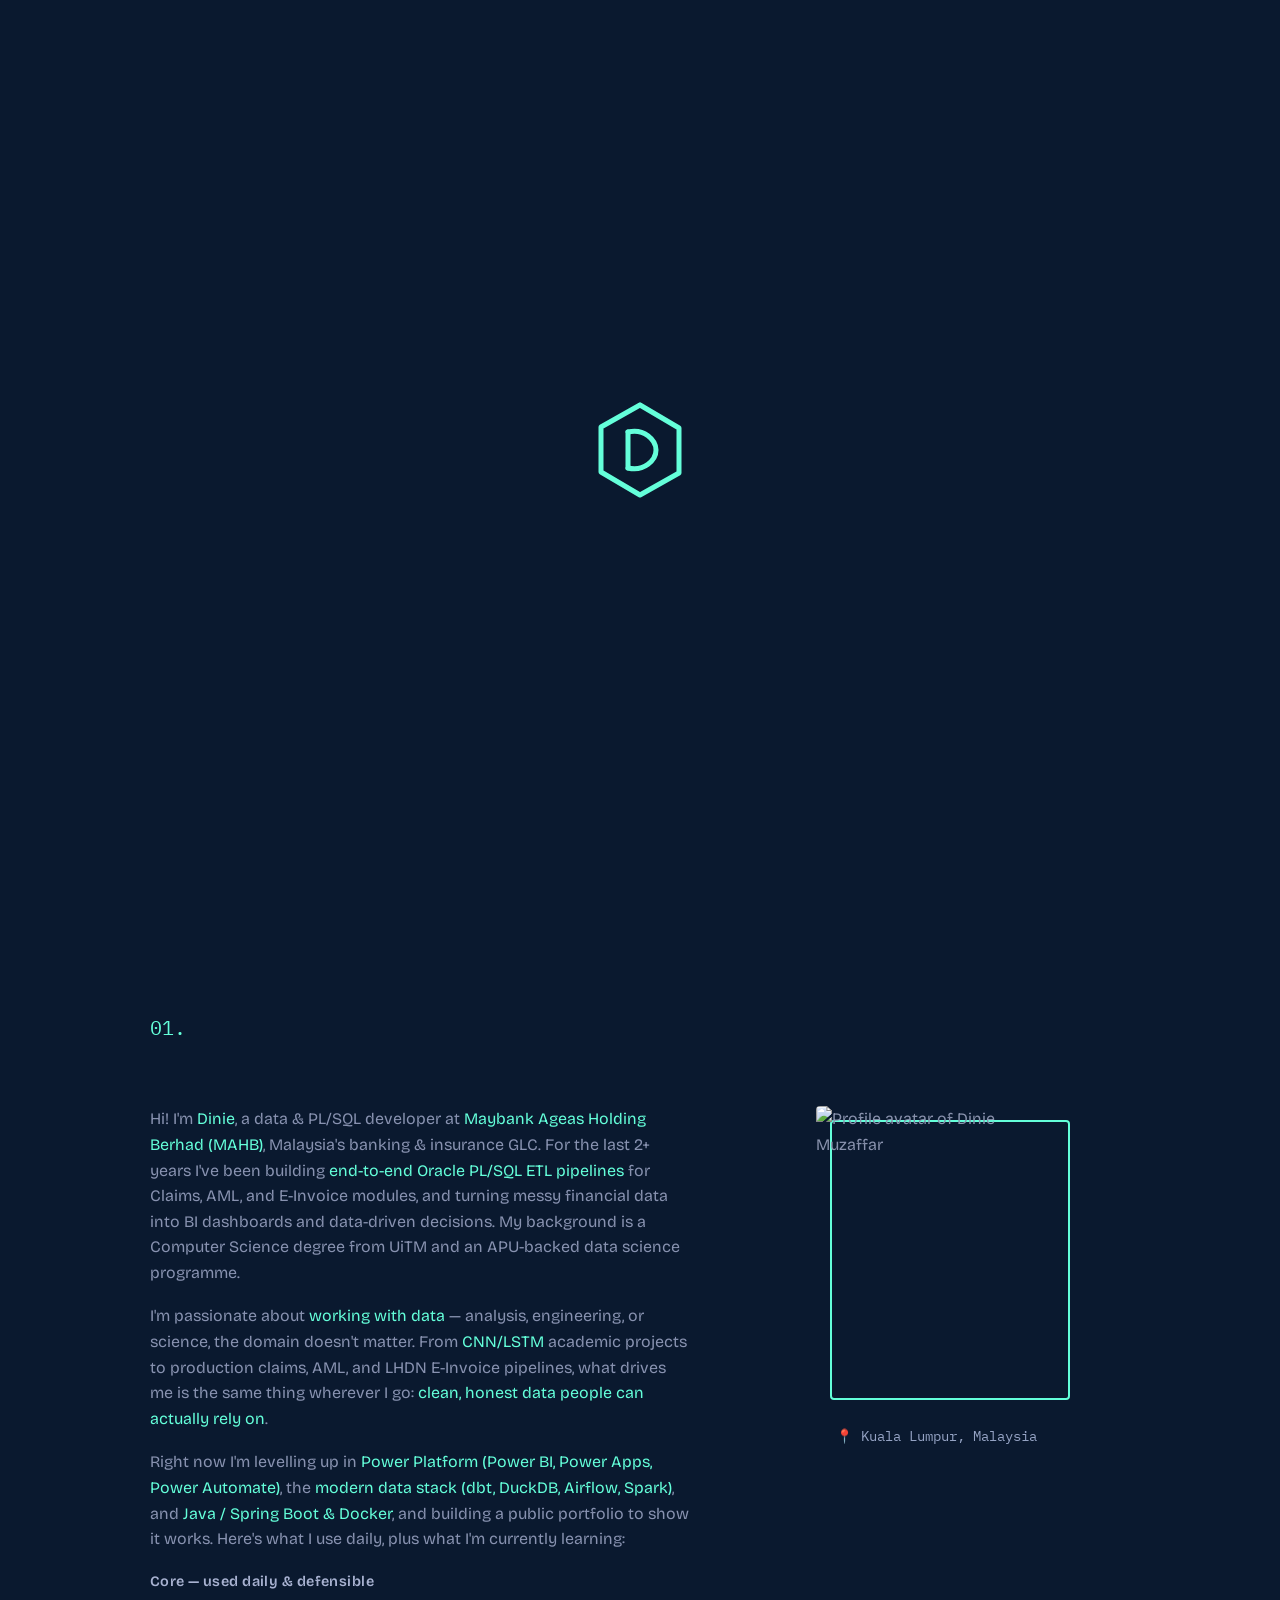
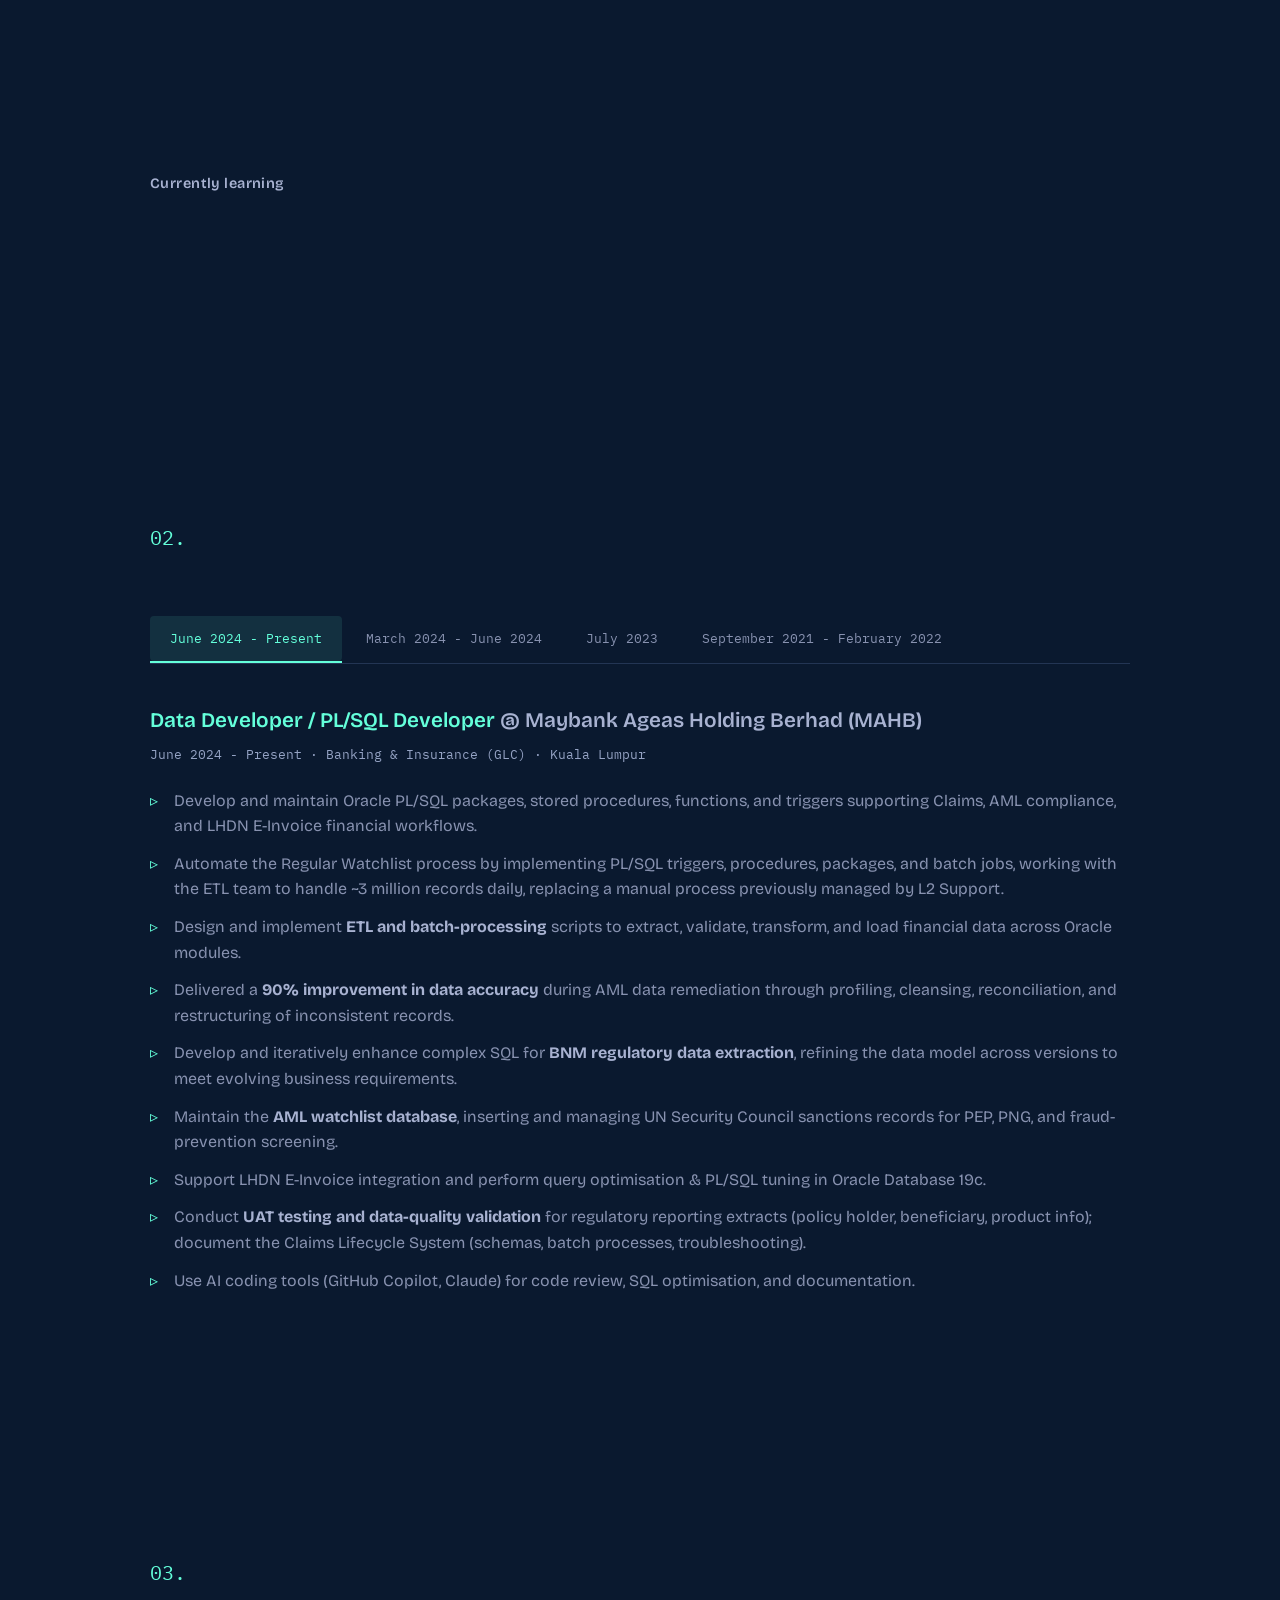
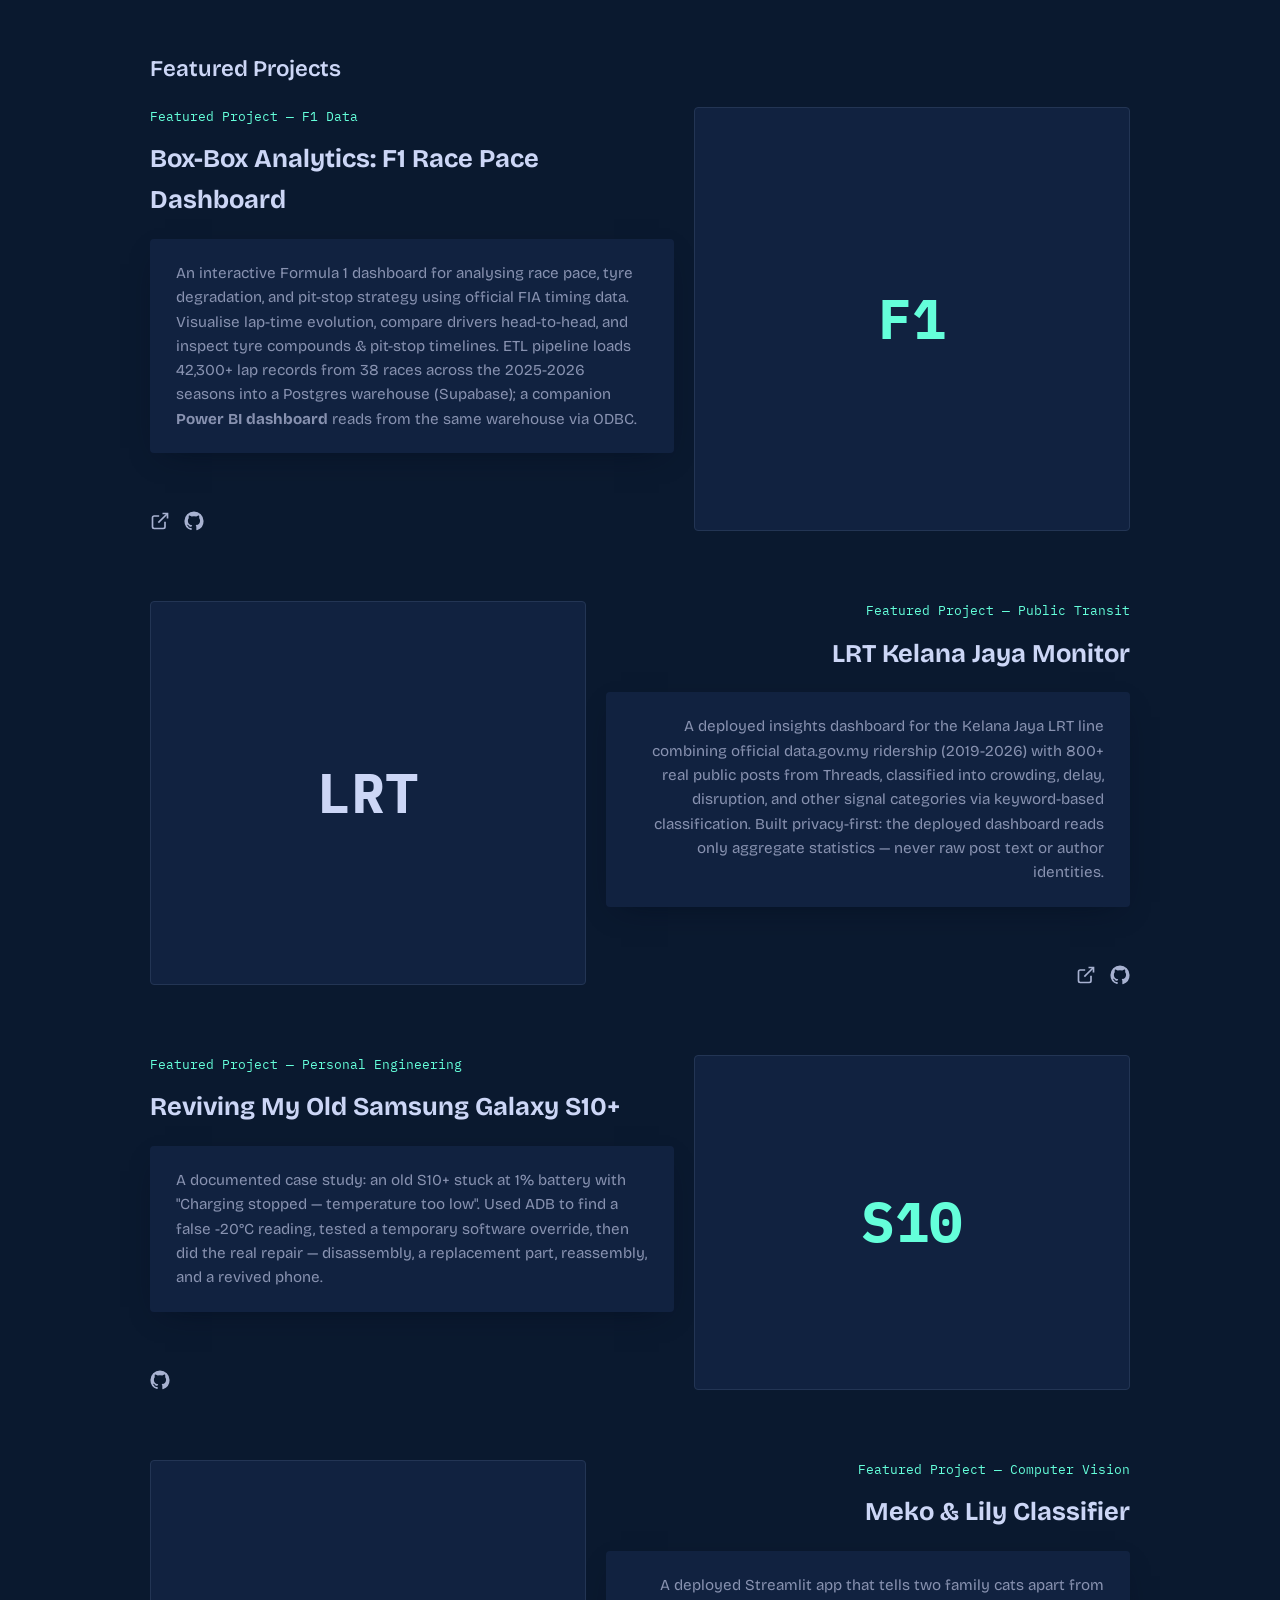
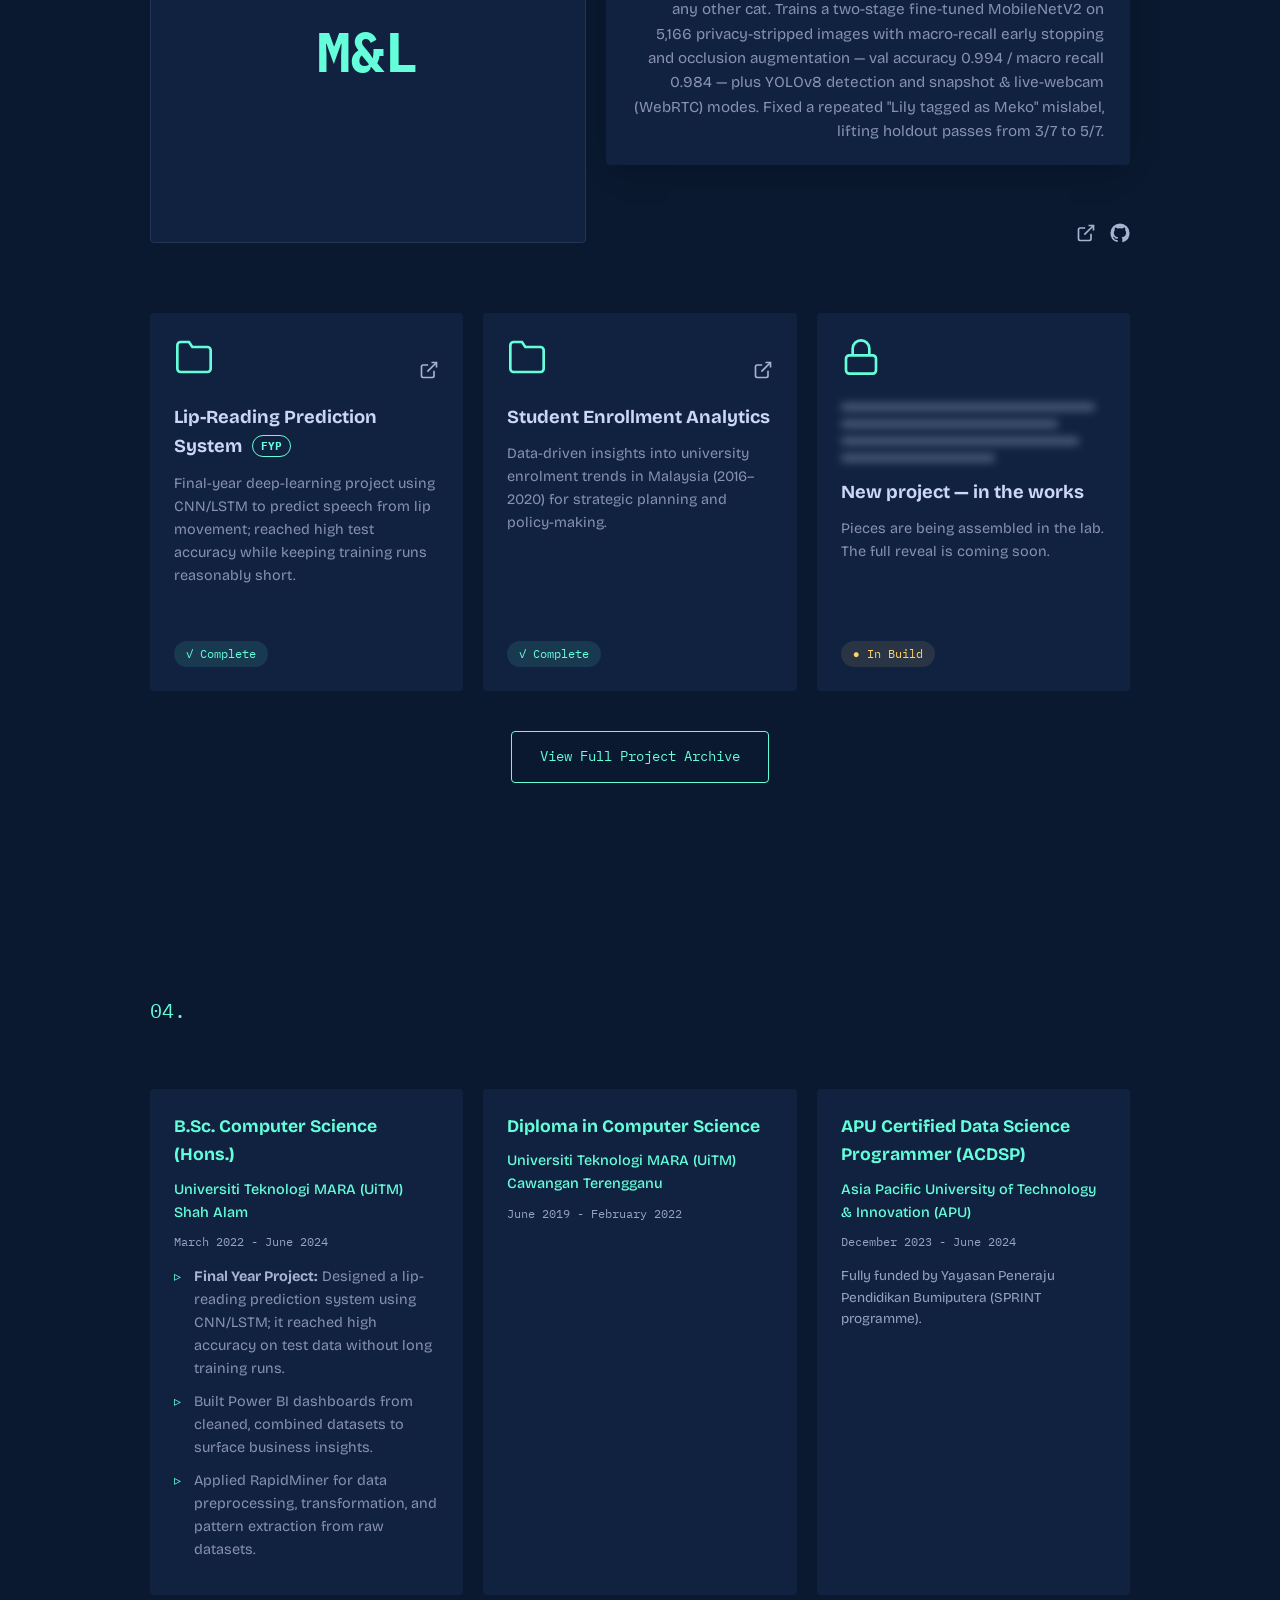
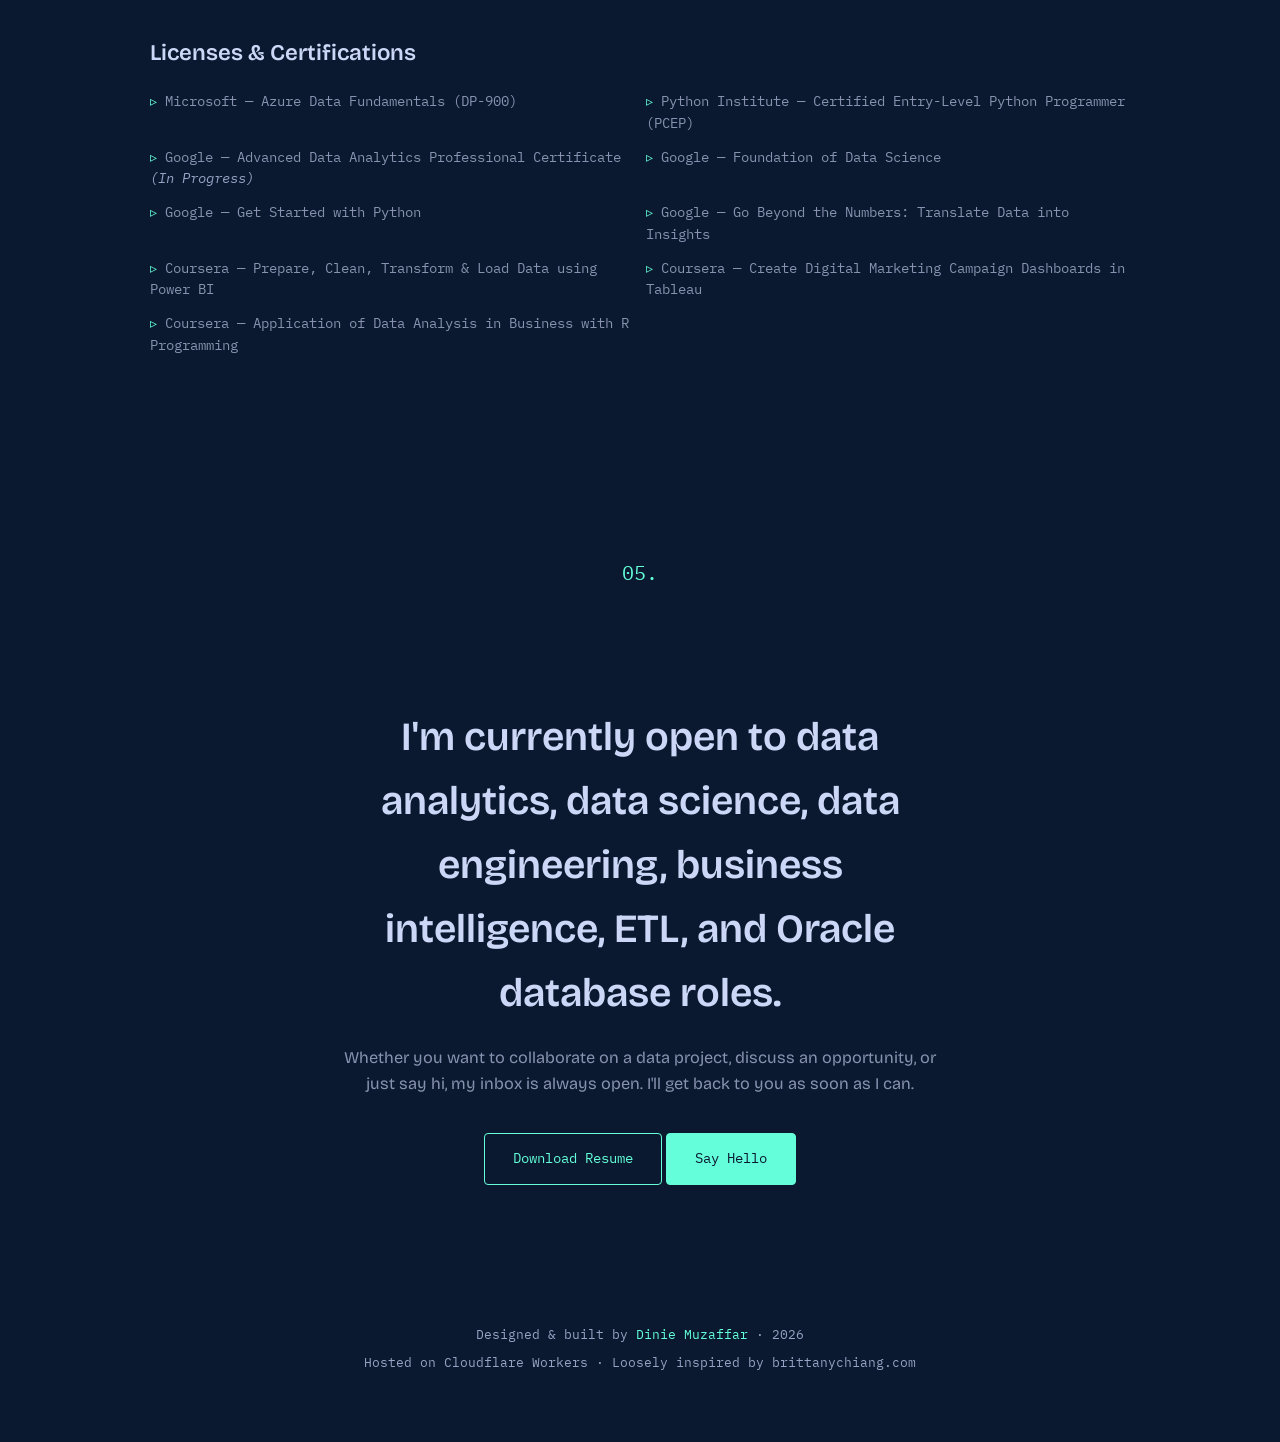
==== commit 3e5f1190: "feat: add animated logo loader and hexagon branding" ====
--- a/index.html
+++ b/index.html
@@ -10,9 +10,28 @@
     <link rel="preconnect" href="https://fonts.gstatic.com" crossorigin>
     <link href="https://fonts.googleapis.com/css2?family=Bricolage+Grotesque:opsz,wght@12..96,400;12..96,500;12..96,600;12..96,700&family=IBM+Plex+Mono:wght@400;500&display=swap" rel="stylesheet">
     <link rel="stylesheet" href="styles.css">
-    <link rel="icon" href="data:image/svg+xml,<svg xmlns='http://www.w3.org/2000/svg' viewBox='0 0 100 100'><text y='.9em' font-size='90'>📊</text></svg>">
+    <noscript><style>.loader { display: none !important; }</style></noscript>
+    <link rel="icon" href="data:image/svg+xml,<svg xmlns='http://www.w3.org/2000/svg' viewBox='0 0 100 100'><g stroke='%2364ffda' stroke-width='6' fill='none' stroke-linecap='round' stroke-linejoin='round'><path d='M50 5 L11 27 L11 72 L50 95 L89 73 L89 28 z'/><path d='M38 32 L38 68'/><path d='M38 32 C54 28 66 40 66 50 C66 60 54 72 38 68'/></g></svg>">
 </head>
 <body>
+    <!-- ============================ INITIAL LOADER ============================ -->
+    <div class="loader" id="loader" aria-hidden="true">
+        <div class="loader-logo-wrapper">
+            <svg id="loader-logo" xmlns="http://www.w3.org/2000/svg" viewBox="0 0 100 100">
+                <title>Loader Logo</title>
+                <g>
+                    <path id="logo-hexagon" fill="none" stroke="currentColor" stroke-width="5"
+                          stroke-linecap="round" stroke-linejoin="round"
+                          d="M 50, 5 L 11, 27 L 11, 72 L 50, 95 L 89, 73 L 89, 28 z"/>
+                    <g id="logo-letter" fill="none" stroke="currentColor" stroke-width="5" stroke-linecap="round">
+                        <path d="M 38 32 L 38 68"/>
+                        <path d="M 38 32 C 54 28 66 40 66 50 C 66 60 54 72 38 68"/>
+                    </g>
+                </g>
+            </svg>
+        </div>
+    </div>
+
     <!-- Skip link for accessibility -->
     <a class="skip-link" href="#content">Skip to content</a>
 
@@ -20,9 +39,13 @@
     <header class="site-header" id="site-header">
         <nav class="nav" aria-label="Primary">
             <a href="#" class="nav-logo" aria-label="Home">
-                <svg class="logo-mark" width="42" height="42" viewBox="0 0 42 42" fill="none" aria-hidden="true">
-                    <rect x="1" y="1" width="40" height="40" rx="8" stroke="#64ffda" stroke-width="2" fill="none"/>
-                    <text x="21" y="28" text-anchor="middle" font-family="'IBM Plex Mono',monospace" font-size="20" fill="#64ffda">D</text>
+                <svg class="logo-mark" width="42" height="42" viewBox="0 0 100 100" fill="none" aria-hidden="true">
+                    <path stroke="currentColor" stroke-width="5" stroke-linecap="round" stroke-linejoin="round"
+                          d="M 50, 5 L 11, 27 L 11, 72 L 50, 95 L 89, 73 L 89, 28 z"/>
+                    <g stroke="currentColor" stroke-width="5" stroke-linecap="round">
+                        <path d="M 38 32 L 38 68"/>
+                        <path d="M 38 32 C 54 28 66 40 66 50 C 66 60 54 72 38 68"/>
+                    </g>
                 </svg>
             </a>
 
--- a/styles.css
+++ b/styles.css
@@ -1,49 +1,28 @@
 /* ============================================================
    Dinie Muzaffar — Portfolio
-   Design: replication of v4.brittanychiang.com
-   (dark navy + green, Calibre/SF-Mono visual language)
+   Theme: dark navy + green (inspired by brittanychiang.com)
    ============================================================ */
 
 :root {
-    --dark-navy: #020c1b;
     --navy: #0a192f;
     --navy-light: #112240;
     --navy-lighter: #233554;
-    --navy-shadow: rgba(2, 12, 27, 0.7);
-    --navy-transparent: rgba(10, 25, 47, 0.85);
-    --slate-dark: #495670;
     --slate: #8892b0;
     --slate-light: #a8b2d1;
     --slate-mid: #ccd6f6;
-    --white: #e6f1ff;
+    --slate-dark: #95a3c4;
     --green: #64ffda;
     --green-tint: rgba(100, 255, 218, 0.1);
-    --img-overlay: rgba(2, 12, 27, 0.35);
-
-    --font-sans: 'Bricolage Grotesque', 'Calibre', 'Inter', 'San Francisco',
-        -apple-system, system-ui, sans-serif;
-    --font-mono: 'IBM Plex Mono', 'SF Mono', 'Fira Code', 'Fira Mono',
-        'Roboto Mono', monospace;
-
-    --fz-xxs: 12px;
-    --fz-xs: 13px;
-    --fz-sm: 14px;
-    --fz-md: 16px;
-    --fz-lg: 18px;
-    --fz-xl: 20px;
-    --fz-xxl: 22px;
-    --fz-heading: 32px;
-
+    --font-sans: 'Bricolage Grotesque', -apple-system, BlinkMacSystemFont, 'Segoe UI', sans-serif;
+    --font-mono: 'IBM Plex Mono', 'SF Mono', 'Fira Code', monospace;
+    --nav-height: 70px;
+    --transition: 0.25s cubic-bezier(0.645, 0.045, 0.355, 1);
+    --easing: cubic-bezier(0.645, 0.045, 0.355, 1);
     --border-radius: 4px;
-    --nav-height: 100px;
-    --nav-scroll-height: 70px;
-    --tab-height: 42px;
-
-    --easing: cubic-bezier(0.645, 0.045, 0.355, 1);
-    --transition: all 0.25s cubic-bezier(0.645, 0.045, 0.355, 1);
-
+    /* Animation tokens (from review-animations standards) */
     --ease-out: cubic-bezier(0.23, 1, 0.32, 1);
     --ease-in-out: cubic-bezier(0.77, 0, 0.175, 1);
+    --ease-drawer: cubic-bezier(0.32, 0.72, 0, 1);
     --duration-fast: 160ms;
     --duration-base: 250ms;
     --duration-slow: 500ms;
@@ -51,20 +30,23 @@
 }
 
 [data-theme="light"] {
-    --dark-navy: #ffffff;
     --navy: #f5f5f7;
     --navy-light: #ffffff;
-    --navy-lighter: #e1e1e8;
-    --navy-shadow: rgba(2, 12, 27, 0.12);
-    --navy-transparent: rgba(245, 245, 247, 0.85);
-    --slate-dark: #5c6577;
-    --slate: #515b72;
-    --slate-light: #3d4559;
-    --slate-mid: #121a2e;
-    --white: #0a192f;
+    --navy-lighter: #e6e6ea;
+    --slate: #4a5568;
+    --slate-light: #2d3748;
+    --slate-mid: #1a202c;
+    --slate-dark: #4f5b6b;
     --green: #0f766e;
     --green-tint: rgba(15, 118, 110, 0.08);
-    --img-overlay: rgba(255, 255, 255, 0.4);
+    --shadow-color: rgba(0, 0, 0, 0.1);
+    --ease-out: cubic-bezier(0.23, 1, 0.32, 1);
+    --ease-in-out: cubic-bezier(0.77, 0, 0.175, 1);
+    --ease-drawer: cubic-bezier(0.32, 0.72, 0, 1);
+    --duration-fast: 160ms;
+    --duration-base: 250ms;
+    --duration-slow: 500ms;
+    --duration-reveal: 600ms;
 }
 
 * {
@@ -74,47 +56,239 @@
 }
 
 html {
-    box-sizing: border-box;
-    width: 100%;
-    overflow-x: hidden;
     scroll-behavior: smooth;
-    scrollbar-width: thin;
-    scrollbar-color: var(--slate-dark) var(--navy);
 }
 
 body {
-    margin: 0;
-    width: 100%;
-    min-height: 100%;
-    overflow-x: hidden;
-    -webkit-font-smoothing: antialiased;
-    -moz-osx-font-smoothing: grayscale;
     background-color: var(--navy);
     color: var(--slate);
     font-family: var(--font-sans);
-    font-size: var(--fz-xl);
-    line-height: 1.3;
+    line-height: 1.6;
+    -webkit-font-smoothing: antialiased;
     transition: background-color 0.4s var(--easing), color 0.4s var(--easing);
 }
 
-@media (max-width: 480px) {
-    body {
-        font-size: var(--fz-lg);
-    }
-}
-
-body.no-scroll,
-body.menu-open {
+body.no-scroll {
     overflow: hidden;
 }
 
-body.menu-open #content > *,
-body.menu-open .social-sidebar,
-body.menu-open .email-sidebar,
-body.menu-open .site-footer {
-    filter: blur(5px) brightness(0.7);
+/* ============================================================
+   LOADER
+   ============================================================ */
+.loader {
+    position: fixed;
+    top: 0;
+    bottom: 0;
+    left: 0;
+    right: 0;
+    width: 100%;
+    height: 100%;
+    background-color: var(--navy);
+    display: flex;
+    align-items: center;
+    justify-content: center;
+    z-index: 110;
+    transition: opacity 0.6s var(--easing), visibility 0.6s var(--easing);
+}
+
+[data-theme="light"] .loader {
+    background-color: var(--navy);
+}
+
+.loader .loader-logo-wrapper {
+    width: max-content;
+    max-width: 100px;
+    color: var(--green);
+    opacity: 0;
+    animation: loader-logo-in 1s var(--easing) forwards;
+}
+
+.loader .loader-logo-wrapper #loader-logo {
+    display: block;
+    width: 100%;
+    height: 100%;
+    margin: 0 auto;
+    fill: none;
+    user-select: none;
+}
+
+.loader #logo-hexagon {
+    stroke-dasharray: 400;
+    stroke-dashoffset: 400;
+    animation: loader-draw 2.4s var(--easing) forwards;
+}
+
+.loader #logo-letter {
+    opacity: 0;
+    animation: loader-letter-in 0.4s ease forwards 1.5s;
+}
+
+.loader.is-hidden {
+    opacity: 0;
+    visibility: hidden;
     pointer-events: none;
-<<<<<<< Updated upstream
+}
+
+@keyframes loader-logo-in { to { opacity: 1; } }
+@keyframes loader-draw { to { stroke-dashoffset: 0; } }
+@keyframes loader-letter-in { to { opacity: 1; } }
+
+/* ============================================================
+   Animation Utilities (Direction 1: Subtle Professional)
+   ============================================================ */
+
+/* Clip-path reveal — used for entrance animations */
+.reveal {
+    clip-path: inset(0 0 100% 0);
+    transition: clip-path var(--duration-reveal) var(--ease-in-out);
+    will-change: clip-path;
+}
+
+.reveal.is-visible {
+    clip-path: inset(0 0 0 0);
+}
+
+/* Spring-like entrance with a delicate overshoot — premium feel */
+.reveal.is-visible {
+    animation: rollIn var(--duration-base) cubic-bezier(0.22, 1, 0.36, 1);
+}
+
+@keyframes rollIn {
+    from {
+        opacity: 0;
+        transform: translateY(6px);
+    }
+    60% {
+        opacity: 1;
+        transform: translateY(-2px);
+    }
+    to {
+        opacity: 1;
+        transform: translateY(0);
+    }
+}
+
+/* Staggered entrance for groups (hero, tech chips) */
+.stagger-entrance > * {
+    opacity: 0;
+    transform: translateY(8px);
+}
+
+.stagger-entrance.is-visible > * {
+    animation: fadeInUp var(--duration-base) cubic-bezier(0.22, 1, 0.36, 1) forwards;
+}
+
+@keyframes fadeInUp {
+    to {
+        opacity: 1;
+        transform: translateY(0);
+    }
+}
+
+/* Button press feedback — scales on active press */
+.btn {
+    transition: transform var(--duration-fast) var(--ease-out);
+}
+
+.btn:active {
+    transform: scale(0.97);
+}
+
+/* Theme toggle press + icon swap — drawer curve for a drawn-out, delightful swap */
+.theme-toggle {
+    transition: transform var(--duration-fast) cubic-bezier(0.22, 1, 0.36, 1);
+}
+
+.theme-toggle:active {
+    transform: scale(0.95);
+}
+
+.theme-toggle .icon-sun,
+.theme-toggle .icon-moon {
+    transition: transform var(--duration-base) var(--ease-drawer), opacity var(--duration-base) var(--ease-in-out);
+}
+
+[data-theme="light"] .theme-toggle .icon-sun {
+    transform: rotate(90deg);
+    opacity: 0;
+}
+[data-theme="light"] .theme-toggle .icon-moon {
+    transform: rotate(0deg);
+    opacity: 1;
+}
+[data-theme="dark"] .theme-toggle .icon-sun {
+    transform: rotate(0deg);
+    opacity: 1;
+}
+[data-theme="dark"] .theme-toggle .icon-moon {
+    transform: rotate(90deg);
+    opacity: 0;
+}
+
+/* Tab indicator — clip-path animated active state */
+.experience-tabs {
+    position: relative;
+}
+
+.exp-tab {
+    position: relative;
+    z-index: 1;
+}
+
+.exp-tab::after {
+    content: '';
+    position: absolute;
+    inset: 0;
+    background: var(--green-tint);
+    border-radius: var(--border-radius);
+    clip-path: inset(0 100% 0 0);
+    transition: clip-path var(--duration-base) var(--ease-in-out);
+    z-index: -1;
+}
+
+.exp-tab.active::after {
+    clip-path: inset(0 0 0 0);
+}
+
+/* Photo frame hover lift */
+.photo-frame {
+    transition: transform var(--duration-base) var(--ease-out);
+}
+
+.photo-frame:hover {
+    transform: translateY(-4px);
+}
+
+/* Project card hover lift — springy premium rise with soft glow */
+.project-card {
+    transition: transform var(--duration-base) cubic-bezier(0.22, 1, 0.36, 1), box-shadow var(--duration-base) var(--ease-out);
+}
+
+.project-card:hover {
+    transform: translateY(-8px);
+    box-shadow: 0 24px 40px -20px rgba(2, 12, 27, 0.85);
+}
+
+/* Avatar subtle float + delightful golden sparkle pulse */
+.about-photo .photo-frame {
+    animation: float 3.5s ease-in-out infinite;
+}
+
+@keyframes float {
+    0%, 100% { transform: translateY(0); }
+    50% { transform: translateY(-5px); }
+}
+
+.about-photo .photo-frame::after {
+    content: '✦';
+    position: absolute;
+    top: 8%;
+    right: 10%;
+    font-size: 20px;
+    color: var(--green);
+    opacity: 0;
+    animation: sparkle 2.5s ease-in-out infinite;
+    pointer-events: none;
 }
 
 @keyframes sparkle {
@@ -138,6 +312,7 @@
     .exp-tab::after,
     .photo-frame,
     .project-card,
+    .status-badge.ongoing,
     .about-photo .photo-frame,
     .about-photo .photo-frame::after {
         animation: none !important;
@@ -151,6 +326,9 @@
     .stagger-entrance > * {
         opacity: 1;
         transform: none;
+    }
+    .loader {
+        display: none;
     }
     .about-photo .photo-frame::after {
         opacity: 0;
@@ -185,163 +363,43 @@
 
 main {
     padding: 0 150px;
-=======
-    user-select: none;
-    transition: var(--transition);
->>>>>>> Stashed changes
 }
 
 a {
-    display: inline-block;
     text-decoration: none;
-    text-decoration-skip-ink: auto;
-    color: var(--slate-mid);
-    position: relative;
-    transition: var(--transition);
-}
-
-a:hover,
-a:focus-visible {
-    color: var(--green);
-    outline: 0;
-}
-
-button {
-    cursor: pointer;
-    border: 0;
-    border-radius: 0;
-}
-
-h1, h2, h3, h4, h5, h6 {
-    margin: 0 0 10px 0;
-    font-weight: 600;
-    color: var(--slate-mid);
-    line-height: 1.1;
-}
-
-img, svg {
-    width: 100%;
+    color: var(--green);
+    transition: color var(--transition);
+}
+
+a:hover {
+    color: var(--green);
+}
+
+img {
     max-width: 100%;
-    vertical-align: middle;
-}
-
-p {
-    margin: 0 0 15px 0;
-}
-
-ul, ol {
-    list-style: none;
-}
-
-/* ---------- Global fidelity: selection, scrollbar, focus ---------- */
-::selection {
-    background-color: var(--navy-lighter);
-    color: var(--slate-mid);
-}
-
-::-webkit-scrollbar { width: 12px; }
-::-webkit-scrollbar-track { background: var(--navy); }
-::-webkit-scrollbar-thumb {
-    background-color: var(--slate-dark);
-    border: 3px solid var(--navy);
-    border-radius: 10px;
-}
-
-:focus-visible {
-    outline: 2px dashed var(--green);
-    outline-offset: 3px;
-}
-
-:focus:not(:focus-visible) {
-    outline: none;
-    outline-offset: 0;
-}
-
-/* ============================================================
-   LOADER
-   ============================================================ */
-.loader {
-    position: fixed;
-    top: 0;
-    bottom: 0;
-    left: 0;
-    right: 0;
-    width: 100%;
-    height: 100%;
-    background-color: var(--dark-navy);
-    display: flex;
-    align-items: center;
-    justify-content: center;
-    z-index: 110;
-    transition: opacity 0.6s var(--easing), visibility 0.6s var(--easing);
-}
-
-[data-theme="light"] .loader {
-    background-color: var(--navy);
-}
-
-.loader .loader-logo-wrapper {
-    width: max-content;
-    max-width: 100px;
-    color: var(--green);
-    opacity: 0;
-    animation: loader-logo-in 1s var(--easing) forwards;
-}
-
-.loader .loader-logo-wrapper #loader-logo {
     display: block;
-    width: 100%;
-    height: 100%;
+}
+
+.container {
+    max-width: 1000px;
     margin: 0 auto;
-    fill: none;
-    user-select: none;
-}
-
-.loader #logo-hexagon {
-    stroke-dasharray: 400;
-    stroke-dashoffset: 400;
-    animation: loader-draw 2.4s var(--easing) forwards;
-}
-
-.loader #logo-letter {
-    opacity: 0;
-    animation: loader-letter-in 0.4s ease forwards 1.5s;
-}
-
-.loader.is-hidden {
-    opacity: 0;
-    visibility: hidden;
-    pointer-events: none;
-}
-
-@keyframes loader-logo-in { to { opacity: 1; } }
-@keyframes loader-draw { to { stroke-dashoffset: 0; } }
-@keyframes loader-letter-in { to { opacity: 1; } }
-
-/* ============================================================
-   SKIP LINK
-   ============================================================ */
+}
+
+/* ---------- Skip link ---------- */
 .skip-link {
     position: absolute;
     left: -999px;
     top: 0;
-    z-index: 1000;
-    padding: 1.25rem 1.75rem;
-    color: var(--green);
-    background: transparent;
-    border: 1px solid var(--green);
-    border-radius: var(--border-radius);
-    font-family: var(--font-mono);
-    font-size: var(--fz-xs);
-    line-height: 1;
-}
-
-.skip-link:focus {
-    left: 0;
-    top: 0;
     background: var(--green);
     color: var(--navy);
-    z-index: 99;
+    padding: 10px 20px;
+    z-index: 1000;
+    border-radius: var(--border-radius);
+}
+
+.skip-link:focus {
+    left: 10px;
+    top: 10px;
 }
 
 /* ============================================================
@@ -353,70 +411,57 @@
     left: 0;
     right: 0;
     z-index: 100;
-    width: 100%;
-    height: var(--nav-height);
     background: transparent;
-    display: flex;
-    align-items: center;
-    justify-content: center;
-    transition: var(--transition);
+    transition: background-color 0.3s var(--easing), box-shadow 0.3s var(--easing);
 }
 
 .site-header.scrolled {
-    height: var(--nav-scroll-height);
-    background-color: var(--navy-transparent);
+    background-color: rgba(10, 25, 47, 0.85);
     backdrop-filter: blur(10px);
-    -webkit-backdrop-filter: blur(10px);
-    box-shadow: 0 10px 30px -10px var(--navy-shadow);
+    box-shadow: 0 10px 30px -10px rgba(2, 12, 27, 0.7);
+}
+
+[data-theme="light"] .site-header.scrolled {
+    background-color: rgba(245, 245, 247, 0.85);
+    box-shadow: 0 10px 30px -10px rgba(0, 0, 0, 0.15);
 }
 
 .nav {
     display: flex;
     align-items: center;
     justify-content: space-between;
-    width: 100%;
-    max-width: 1600px;
-    height: 100%;
-    padding: 0 150px;
+    height: var(--nav-height);
+    padding: 0 50px;
 }
 
 .nav-logo {
     color: var(--green);
-    display: flex;
-    align-items: center;
-}
-
-.nav-logo svg {
+}
+
+.nav-logo .logo-mark {
     display: block;
-    transition: var(--transition);
-}
-
-.nav-logo:hover svg {
-    transform: scale(1.06);
 }
 
 .nav-links {
     display: flex;
-    align-items: center;
-    gap: 32px;
+    gap: 30px;
     list-style: none;
 }
 
 .nav-links a {
     color: var(--slate-light);
     font-family: var(--font-mono);
-    font-size: var(--fz-xs);
-    white-space: nowrap;
+    font-size: 0.8rem;
+    position: relative;
 }
 
 .nav-links a span {
     color: var(--green);
     margin-right: 4px;
-    font-size: var(--fz-xs);
 }
 
 .nav-links a:hover,
-.nav-links a:focus-visible,
+.nav-links a:focus,
 .nav-links a.active {
     color: var(--green);
 }
@@ -424,14 +469,9 @@
 .nav-cta {
     display: flex;
     align-items: center;
-    gap: 16px;
-}
-
-.resume-link {
-    margin-left: 10px;
-}
-
-/* Theme toggle */
+    gap: 15px;
+}
+
 .theme-toggle {
     background: none;
     border: none;
@@ -439,173 +479,16 @@
     color: var(--slate-light);
     display: flex;
     align-items: center;
-    justify-content: center;
-    width: 32px;
-    height: 32px;
-    transition: color var(--transition), transform var(--duration-fast) var(--ease-out);
-}
-
-.theme-toggle:hover { color: var(--green); }
-.theme-toggle:active { transform: scale(0.94); }
+    transition: color var(--transition);
+}
+
+.theme-toggle:hover {
+    color: var(--green);
+}
 
 .icon-moon { display: none; }
 [data-theme="light"] .icon-sun { display: none; }
 [data-theme="light"] .icon-moon { display: block; }
-
-/* Hamburger */
-.hamburger {
-    display: none;
-    background: transparent;
-    border: 0;
-    width: 40px;
-    height: 40px;
-    align-items: center;
-    justify-content: center;
-}
-
-.ham-box {
-    position: relative;
-    display: inline-block;
-    width: 30px;
-    height: 24px;
-}
-
-.ham-inner {
-    position: absolute;
-    top: 50%;
-    left: 0;
-    width: 30px;
-    height: 2px;
-    margin-top: -1px;
-    background: var(--green);
-    transition: top 0.1s ease-in 0.12s, transform 0.22s var(--easing);
-}
-
-.ham-inner::before,
-.ham-inner::after {
-    content: '';
-    position: absolute;
-    left: 0;
-    width: 30px;
-    height: 2px;
-    background: var(--green);
-    transition: top 0.1s ease-in 0.12s, transform 0.22s var(--easing);
-}
-
-.ham-inner::before { top: -9px; }
-.ham-inner::after  { top: 9px; }
-
-.hamburger.is-active .ham-inner {
-    transform: rotate(45deg);
-    transition: top 0.1s ease-out, transform 0.22s var(--easing) 0.12s;
-}
-
-.hamburger.is-active .ham-inner::before {
-    top: 0;
-    transform: rotate(90deg);
-    transition: top 0.1s ease-out, transform 0.22s var(--easing) 0.12s;
-}
-
-.hamburger.is-active .ham-inner::after {
-    top: 0;
-    transform: rotate(90deg);
-    transition: top 0.1s ease-out, transform 0.22s var(--easing) 0.12s;
-}
-
-/* ============================================================
-   MOBILE MENU
-   ============================================================ */
-.mobile-menu {
-    position: fixed;
-    inset: 0;
-    z-index: 90;
-    background-color: var(--navy-light);
-    display: flex;
-    align-items: center;
-    justify-content: center;
-    visibility: hidden;
-    transform: translateY(-100%);
-    transition: transform 0.35s var(--easing), visibility 0.35s var(--easing);
-}
-
-.mobile-menu.is-active {
-    transform: translateY(0);
-    visibility: visible;
-}
-
-.mobile-menu-inner {
-    display: flex;
-    flex-direction: column;
-    align-items: center;
-    text-align: center;
-    gap: 32px;
-}
-
-.mobile-links li {
-    margin-bottom: 24px;
-}
-
-.mobile-links a {
-    font-size: clamp(1.4rem, 5vw, 2.1rem);
-    color: var(--slate-light);
-}
-
-.mobile-links a span {
-    display: block;
-    margin-bottom: 6px;
-    font-family: var(--font-mono);
-    font-size: var(--fz-sm);
-    color: var(--green);
-}
-
-.mobile-links a:hover,
-.mobile-links a:focus-visible,
-.mobile-links a.active {
-    color: var(--green);
-}
-
-.mobile-social {
-    display: flex;
-    align-items: center;
-    gap: 22px;
-    padding-top: 8px;
-}
-
-.mobile-social a {
-    color: var(--slate-light);
-}
-
-.mobile-social a:hover,
-.mobile-social a:focus-visible {
-    color: var(--green);
-}
-
-/* ============================================================
-   MAIN / SECTIONS
-   ============================================================ */
-main {
-    counter-reset: section;
-    margin: 0 auto;
-    width: 100%;
-    max-width: 1600px;
-    min-height: 100vh;
-    padding: 0 150px;
-}
-
-section {
-    margin: 0 auto;
-    padding: 100px 0;
-    max-width: 1000px;
-    width: 100%;
-}
-
-section[id] {
-    scroll-margin-top: 90px;
-}
-
-.accent {
-    color: var(--green);
-}
 
 /* ============================================================
    BUTTONS
@@ -614,52 +497,38 @@
     display: inline-block;
     padding: 14px 28px;
     font-family: var(--font-mono);
-    font-size: var(--fz-xs);
-    line-height: 1;
-    color: var(--green);
-    background-color: transparent;
+    font-size: 0.85rem;
+    border-radius: var(--border-radius);
+    cursor: pointer;
+    transition: all var(--transition);
     border: 1px solid var(--green);
-    border-radius: var(--border-radius);
-    transition: var(--transition);
-    position: relative;
-}
-
-.btn:hover,
-.btn:focus-visible {
-    color: var(--green);
-    background-color: var(--green-tint);
-    box-shadow: 4px 4px 0 0 var(--green);
-    transform: translate(-4px, -4px);
-    outline: 0;
-}
-
-.btn:active {
-    transform: translate(0, 0);
-    box-shadow: 0 0 0 0 var(--green);
+    background: transparent;
+    color: var(--green);
 }
 
 .btn-sm {
-    padding: 10px 16px;
-    font-size: var(--fz-xxs);
+    padding: 8px 16px;
+    font-size: 0.75rem;
+}
+
+.btn-outline:hover,
+.btn-outline:focus {
+    background: var(--green-tint);
 }
 
 .btn-solid {
-    background-color: var(--green);
+    background: var(--green);
     color: var(--navy);
 }
 
-.btn-solid:hover,
-.btn-solid:focus-visible {
-    background-color: var(--navy);
-    color: var(--green);
-    box-shadow: none;
-    transform: none;
-}
-
-[data-theme="light"] .btn-solid:hover,
-[data-theme="light"] .btn-solid:focus-visible {
-    background-color: var(--green);
-    color: #ffffff;
+.btn-solid:hover {
+    background: var(--navy);
+    color: var(--green);
+}
+
+[data-theme="light"] .btn-solid:hover {
+    background: var(--green);
+    color: #fff;
 }
 
 /* ============================================================
@@ -669,123 +538,109 @@
     display: flex;
     align-items: center;
     min-height: 100vh;
-    max-width: 1000px;
 }
 
 .hero-inner {
     max-width: 800px;
 }
 
-.hero .overline,
 .hero-greeting {
-    margin: 0 0 30px 0;
-    font-family: var(--font-mono);
-    font-size: var(--fz-lg);
-    font-weight: 400;
-    color: var(--green);
+    font-family: var(--font-mono);
+    color: var(--green);
+    font-size: 1.1rem;
+    margin-bottom: 24px;
 }
 
 .hero-name {
-    margin: 0;
-    font-size: clamp(40px, 8vw, 80px);
-    font-weight: 600;
+    font-size: clamp(2.5rem, 8vw, 5.5rem);
+    font-weight: 700;
     color: var(--slate-mid);
     line-height: 1.1;
 }
 
-.hero-name .hero-period {
-    color: var(--green);
-    animation: blink 4.5s step-end infinite;
+.hero-name .cursor {
+    color: var(--green);
+    animation: blink 1s step-end infinite;
 }
 
 @keyframes blink {
-    0%, 100% { opacity: 1; }
     50% { opacity: 0; }
 }
 
 .hero-title {
-    margin: 10px 0 0 0;
-    font-size: clamp(40px, 8vw, 60px);
+    font-size: clamp(1.5rem, 5vw, 3rem);
     font-weight: 600;
     color: var(--slate);
-    line-height: 1.1;
+    margin-top: 12px;
 }
 
 .hero-desc {
-    margin: 28px 0 0 0;
+    margin-top: 28px;
+    font-size: 1.05rem;
     max-width: 540px;
     color: var(--slate);
-    font-size: var(--fz-xl);
 }
 
 .hero-desc strong {
     color: var(--slate-light);
 }
 
-.hero .hero-desc p > a,
-.hero-desc a {
-    color: var(--green);
-}
-
 .hero-actions {
-    margin-top: 44px;
+    margin-top: 40px;
     display: flex;
     gap: 18px;
-    flex-wrap: wrap;
 }
 
 /* ============================================================
-   SECTION HEADINGS (numbered)
+   SECTION HEADINGS
    ============================================================ */
 .section-heading {
     display: flex;
     align-items: center;
-    position: relative;
-    margin: 10px 0 40px;
-    width: 100%;
     white-space: nowrap;
-}
-
-.section-heading .section-number {
-    position: relative;
-    bottom: 4px;
-    margin-right: 10px;
-    font-family: var(--font-mono);
-    font-size: clamp(var(--fz-md), 3vw, var(--fz-xl));
-    font-weight: 400;
-    color: var(--green);
+    margin-bottom: 50px;
 }
 
 .section-heading h2 {
-    font-size: clamp(26px, 5vw, var(--fz-heading));
+    font-size: clamp(1.6rem, 4vw, 2.2rem);
     color: var(--slate-mid);
+    font-weight: 600;
 }
 
 .section-heading h2::after {
     content: '';
     display: inline-block;
-    position: relative;
-    top: -6px;
-    width: 300px;
+    width: 250px;
     height: 1px;
-    margin-left: 20px;
-    background-color: var(--navy-lighter);
+    margin-left: 24px;
+    background: var(--navy-lighter);
+    vertical-align: middle;
+}
+
+.section-number {
+    font-family: var(--font-mono);
+    color: var(--green);
+    font-size: 1.25rem;
+    margin-right: 14px;
 }
 
 .section-heading.centered {
+    justify-content: center;
     flex-direction: column;
-    justify-content: center;
     text-align: center;
 }
 
 .section-heading.centered .section-number {
     margin-right: 0;
     margin-bottom: 10px;
-    bottom: 0;
 }
 
 .section-heading.centered h2::after {
     display: none;
+}
+
+.accent {
+    color: var(--green);
 }
 
 /* ============================================================
@@ -799,66 +654,64 @@
 }
 
 .about-text p {
-    margin: 0 0 18px 0;
+    margin-bottom: 18px;
     color: var(--slate);
-    font-size: var(--fz-lg);
-}
-
-.about-text p span.accent {
-    color: var(--green);
-}
-
-.tech-group {
-    margin: 22px 0 4px;
-    font-size: var(--fz-sm);
-    font-weight: 600;
-    letter-spacing: 0.03em;
+}
+
+.about-text p strong {
     color: var(--slate-light);
-}
-
-.tech-group:first-of-type {
-    margin-top: 0;
 }
 
 .tech-list {
     display: grid;
-    grid-template-columns: repeat(2, minmax(140px, 200px));
+    grid-template-columns: repeat(2, 1fr);
     gap: 10px;
-    margin: 14px 0 0;
+    list-style: none;
+    margin-top: 20px;
     padding: 0;
-    list-style: none;
 }
 
 .tech-list li {
+    font-family: var(--font-mono);
+    font-size: 0.85rem;
+    color: var(--slate);
+    padding-left: 20px;
     position: relative;
-    padding-left: 20px;
-    font-family: var(--font-mono);
-    font-size: var(--fz-xs);
-    color: var(--slate);
 }
 
 .tech-list li::before {
     content: '▹';
     position: absolute;
     left: 0;
-    top: 1px;
-    color: var(--green);
+    color: var(--green);
+}
+
+.tech-group {
+    font-family: var(--font-sans);
+    font-size: 0.9rem;
+    font-weight: 600;
+    color: var(--slate-light);
+    margin: 22px 0 4px;
+    letter-spacing: 0.03em;
+}
+
+.tech-group:first-of-type {
+    margin-top: 0;
 }
 
 .tech-group + .tech-list {
-    margin-top: 10px;
+    margin-top: 8px;
 }
 
 .about-photo {
     display: flex;
     flex-direction: column;
-    align-items: flex-start;
+    align-items: center;
 }
 
 .photo-frame {
-    width: 100%;
-    max-width: 260px;
-    aspect-ratio: 3 / 3.5;
+    width: 240px;
+    height: 280px;
     position: relative;
 }
 
@@ -866,11 +719,11 @@
     content: '';
     position: absolute;
     inset: 0;
-    z-index: 0;
     border: 2px solid var(--green);
     border-radius: var(--border-radius);
     transform: translate(14px, 14px);
-    transition: var(--transition);
+    transition: transform var(--transition);
+    z-index: 0;
 }
 
 .photo-frame:hover::before {
@@ -878,14 +731,13 @@
 }
 
 .photo-frame img {
-    position: relative;
-    z-index: 1;
     width: 100%;
     height: 100%;
     object-fit: cover;
     border-radius: var(--border-radius);
-    background-color: var(--navy-light);
-    filter: grayscale(10%) contrast(1.05);
+    position: relative;
+    z-index: 1;
+    filter: grayscale(10%);
     transition: var(--transition);
 }
 
@@ -894,92 +746,49 @@
 }
 
 .photo-caption {
-    margin-top: 26px;
-    font-family: var(--font-mono);
-    font-size: var(--fz-xs);
+    margin-top: 40px;
+    font-family: var(--font-mono);
+    font-size: 0.85rem;
     color: var(--slate-dark);
 }
 
 /* ============================================================
-   ANIMATION UTILITIES
-   ============================================================ */
-.reveal {
-    clip-path: inset(0 0 100% 0);
-    transition: clip-path var(--duration-reveal) var(--ease-in-out);
-    will-change: clip-path;
-}
-
-.reveal.is-visible {
-    clip-path: inset(0 0 0 0);
-    animation: rollIn var(--duration-base) cubic-bezier(0.22, 1, 0.36, 1);
-}
-
-@keyframes rollIn {
-    from { opacity: 0; transform: translateY(6px); }
-    60% { opacity: 1; transform: translateY(-2px); }
-    to { opacity: 1; transform: translateY(0); }
-}
-
-.stagger-entrance > * {
-    opacity: 0;
-    transform: translateY(8px);
-}
-
-.stagger-entrance.is-visible > * {
-    animation: fadeInUp var(--duration-base) cubic-bezier(0.22, 1, 0.36, 1) forwards;
-}
-
-@keyframes fadeInUp {
-    to { opacity: 1; transform: translateY(0); }
-}
-
-/* ============================================================
-   EXPERIENCE (vertical tabs)
+   EXPERIENCE
    ============================================================ */
 .experience-grid {
     display: grid;
-    grid-template-columns: max-content 1fr;
-    gap: 10px;
+    grid-template-columns: 1fr;
+    gap: 40px;
 }
 
 .experience-tabs {
     display: flex;
-    flex-direction: column;
-    align-items: flex-start;
-    min-width: 0;
-    max-width: 100%;
+    gap: 4px;
+    border-bottom: 1px solid var(--navy-lighter);
     overflow-x: auto;
 }
 
 .exp-tab {
-    width: 160px;
-    padding: 12px 16px;
+    padding: 14px 20px;
     background: transparent;
-    border-left: 2px solid var(--navy-lighter);
+    border: none;
+    border-bottom: 2px solid transparent;
     color: var(--slate);
     font-family: var(--font-mono);
-    font-size: var(--fz-xs);
-    text-align: left;
-    white-space: normal;
-    line-height: 1.4;
-    transition: var(--transition);
-}
-
-.exp-tab:hover,
-.exp-tab:focus-visible {
+    font-size: 0.8rem;
+    cursor: pointer;
+    white-space: nowrap;
+    transition: all var(--transition);
+}
+
+.exp-tab:hover {
+    color: var(--green);
     background: var(--green-tint);
-    color: var(--green);
-    outline: 0;
 }
 
 .exp-tab.active {
-    background-color: var(--navy-light);
-    border-left-color: var(--green);
-    color: var(--slate-mid);
-}
-
-.experience-panels {
-    min-width: 0;
+    color: var(--green);
+    border-bottom-color: var(--green);
 }
 
 .exp-panel {
@@ -997,10 +806,9 @@
 }
 
 .exp-title {
-    margin: 0 0 4px 0;
-    font-size: clamp(var(--fz-xl), 4vw, 28px);
+    color: var(--slate-mid);
+    font-size: 1.3rem;
     font-weight: 600;
-    color: var(--slate-mid);
 }
 
 .exp-title .at {
@@ -1008,30 +816,28 @@
 }
 
 .exp-dates {
-    margin: 0 0 22px 0;
-    font-family: var(--font-mono);
-    font-size: var(--fz-xs);
+    font-family: var(--font-mono);
+    font-size: 0.8rem;
     color: var(--slate-dark);
+    margin: 8px 0 22px;
 }
 
 .exp-desc {
     list-style: none;
-    padding: 0;
+    padding-left: 0;
 }
 
 .exp-desc li {
+    color: var(--slate);
+    margin-bottom: 12px;
+    padding-left: 24px;
     position: relative;
-    padding-left: 24px;
-    margin-bottom: 12px;
-    color: var(--slate);
-    font-size: var(--fz-lg);
 }
 
 .exp-desc li::before {
     content: '▹';
     position: absolute;
     left: 0;
-    top: 2px;
     color: var(--green);
 }
 
@@ -1040,31 +846,36 @@
 }
 
 .exp-tech {
+    margin-top: 20px;
     display: flex;
     flex-wrap: wrap;
     gap: 10px;
-    margin-top: 22px;
 }
 
 .exp-tech span {
+    background: var(--green-tint);
+    color: var(--green);
+    font-family: var(--font-mono);
+    font-size: 0.75rem;
     padding: 6px 12px;
-    background: var(--green-tint);
     border-radius: 20px;
-    color: var(--green);
-    font-family: var(--font-mono);
-    font-size: var(--fz-xxs);
 }
 
 /* ============================================================
    PROJECTS
    ============================================================ */
 .project-group-title {
-    margin: 20px 0 18px;
-    font-size: clamp(var(--fz-xl), 4vw, 24px);
+    color: var(--slate-mid);
+    font-size: 1.4rem;
+    margin: 40px 0 20px;
     font-weight: 600;
-    color: var(--slate-mid);
-}
-
+}
+
+.project-group-title.active-group {
+    color: var(--green);
+}
+
+/* Featured cards */
 .project-card.featured {
     display: grid;
     grid-template-columns: 1.2fr 1fr;
@@ -1077,71 +888,63 @@
     grid-template-columns: 1fr 1.2fr;
 }
 
-.project-content {
-    display: flex;
-    flex-direction: column;
-    justify-content: center;
-}
-
 .project-card.featured.reverse .project-content {
     grid-column: 2;
     grid-row: 1;
     text-align: right;
-    align-items: flex-end;
+}
+
+.project-card.featured.reverse .project-description {
+    justify-self: end;
+}
+
+.project-card.featured.reverse .project-image {
+    grid-column: 1;
+    grid-row: 1;
 }
 
 .project-overline {
-    margin: 0 0 12px 0;
-    font-family: var(--font-mono);
-    font-size: var(--fz-xs);
-    color: var(--green);
+    font-family: var(--font-mono);
+    color: var(--green);
+    font-size: 0.8rem;
+    margin-bottom: 12px;
 }
 
 .project-title {
-    margin: 0 0 18px 0;
-    font-size: clamp(var(--fz-xl), 4vw, 28px);
+    font-size: 1.6rem;
+    color: var(--slate-mid);
+    margin-bottom: 18px;
 }
 
 .project-title a {
     color: var(--slate-mid);
-}
-
-.project-title a:hover,
-.project-title a:focus-visible {
+    transition: color var(--transition);
+}
+
+.project-title a:hover {
     color: var(--green);
 }
 
 .project-description {
+    background: var(--navy-light);
     padding: 22px 26px;
-    background-color: var(--navy-light);
     border-radius: var(--border-radius);
-    box-shadow: 0 10px 30px -15px var(--navy-shadow);
+    box-shadow: 0 10px 30px -15px rgba(2, 12, 27, 0.7);
     max-width: 100%;
     justify-self: start;
 }
 
-.project-card.featured.reverse .project-description {
-    justify-self: end;
-    text-align: left;
-}
-
 .project-description p {
-    margin: 0;
     color: var(--slate);
-    font-size: var(--fz-lg);
-}
-
-.project-description p strong {
-    color: var(--slate-light);
+    font-size: 0.95rem;
 }
 
 .project-tech {
+    list-style: none;
     display: flex;
     flex-wrap: wrap;
-    gap: 0 18px;
-    margin-top: 22px;
-    padding: 0;
-    list-style: none;
+    gap: 16px;
+    margin-top: 20px;
 }
 
 .project-card.featured.reverse .project-tech {
@@ -1150,31 +953,29 @@
 
 .project-tech li {
     font-family: var(--font-mono);
-    font-size: var(--fz-xs);
+    font-size: 0.78rem;
     color: var(--slate-dark);
-    white-space: nowrap;
 }
 
 .project-links {
     display: flex;
     align-items: center;
     gap: 14px;
-    margin-top: 16px;
+    margin-top: 18px;
+}
+
+.project-links a {
+    color: var(--slate-light);
+    display: inline-flex;
+    transition: color var(--transition);
+}
+
+.project-links a:hover {
+    color: var(--green);
 }
 
 .project-card.featured.reverse .project-links {
     justify-content: flex-end;
-}
-
-.project-links a {
-    display: inline-flex;
-    color: var(--slate-light);
-    padding: 4px;
-}
-
-.project-links a:hover,
-.project-links a:focus-visible {
-    color: var(--green);
 }
 
 .project-image {
@@ -1188,30 +989,31 @@
 }
 
 .project-img-placeholder {
-    position: relative;
-    overflow: hidden;
+    background: var(--navy-light);
+    border-radius: var(--border-radius);
     width: 100%;
     height: 100%;
     min-height: 220px;
+    color: var(--green);
     display: flex;
     align-items: center;
     justify-content: center;
-    border: 1px solid var(--navy-lighter);
-    border-radius: var(--border-radius);
-    background-color: var(--navy-light);
-    color: var(--green);
     font-family: var(--font-mono);
     font-size: 3.5rem;
     font-weight: 700;
+    border: 1px solid var(--navy-lighter);
+    transition: all var(--transition);
+    position: relative;
+    overflow: hidden;
 }
 
 .project-img-placeholder::after {
     content: '';
     position: absolute;
     inset: 0;
-    background: var(--img-overlay);
+    background: rgba(2, 12, 27, 0.35);
     opacity: 0;
-    transition: var(--transition);
+    transition: opacity var(--transition);
 }
 
 .project-image:hover .project-img-placeholder::after {
@@ -1227,29 +1029,28 @@
     display: grid;
     grid-template-columns: repeat(3, 1fr);
     gap: 20px;
-    margin-bottom: 60px;
+    margin-bottom: 40px;
 }
 
 .project-card.small {
+    background: var(--navy-light);
+    border-radius: var(--border-radius);
+    padding: 24px;
+    transition: transform var(--transition), box-shadow var(--transition);
     display: flex;
     flex-direction: column;
-    padding: 26px;
-    background-color: var(--navy-light);
-    border-radius: var(--border-radius);
-    transition: transform var(--duration-base) var(--ease-out), box-shadow var(--duration-base) var(--ease-out);
-}
-
-.project-card.small:hover,
-.project-card.small:focus-within {
+}
+
+.project-card.small:hover {
     transform: translateY(-6px);
-    box-shadow: 0 20px 30px -15px var(--navy-shadow);
+    box-shadow: 0 20px 30px -15px rgba(2, 12, 27, 0.8);
 }
 
 .project-top {
     display: flex;
     align-items: center;
     justify-content: space-between;
-    margin-bottom: 22px;
+    margin-bottom: 18px;
 }
 
 .project-folder {
@@ -1257,45 +1058,41 @@
 }
 
 .project-grid-title {
-    margin: 0 0 10px 0;
-    font-size: var(--fz-xl);
-}
-
-.project-grid-title a {
     color: var(--slate-mid);
+    font-size: 1.15rem;
+    margin-bottom: 10px;
 }
 
 .project-desc {
+    color: var(--slate);
+    font-size: 0.9rem;
+    margin-bottom: 18px;
     flex-grow: 1;
-    margin: 0 0 18px;
-    color: var(--slate);
-    font-size: var(--fz-lg);
 }
 
 .project-card.small .project-tech {
     margin-top: 0;
-    gap: 0 14px;
 }
 
 .badge-pill {
-    display: inline-block;
+    font-family: var(--font-mono);
+    font-size: 0.7rem;
+    color: var(--green);
+    border: 1px solid var(--green);
+    padding: 3px 8px;
+    border-radius: 20px;
+    vertical-align: middle;
     margin-left: 6px;
-    padding: 3px 9px;
-    border: 1px solid var(--green);
-    border-radius: 20px;
-    font-family: var(--font-mono);
-    font-size: var(--fz-xxs);
-    color: var(--green);
-    vertical-align: middle;
-}
-
+}
+
+/* Status badges */
 .status-badge {
     align-self: flex-start;
+    font-family: var(--font-mono);
+    font-size: 0.72rem;
     margin-top: 16px;
     padding: 4px 12px;
     border-radius: 20px;
-    font-family: var(--font-mono);
-    font-size: var(--fz-xxs);
 }
 
 .status-badge.done {
@@ -1306,9 +1103,40 @@
 .status-badge.ongoing {
     color: #ffd166;
     background: rgba(255, 209, 102, 0.1);
-}
-
-<<<<<<< Updated upstream
+    animation: badgePulse 2.4s ease-in-out infinite;
+}
+
+@keyframes badgePulse {
+    0%, 100% { opacity: 1; transform: scale(1); }
+    50% { opacity: 0.72; transform: scale(0.97); }
+}
+
+/* In-build teaser card */
+.project-card.is-inbuild .project-links {
+    display: none;
+}
+
+.redacted-block {
+    display: flex;
+    flex-direction: column;
+    gap: 9px;
+    margin-bottom: 16px;
+    user-select: none;
+}
+
+.redacted-block span {
+    height: 8px;
+    border-radius: 3px;
+    background: var(--slate-dark);
+    opacity: 0.45;
+    filter: blur(4px);
+}
+
+.redacted-block span:nth-child(1) { width: 96%; }
+.redacted-block span:nth-child(2) { width: 82%; }
+.redacted-block span:nth-child(3) { width: 90%; }
+.redacted-block span:nth-child(4) { width: 58%; }
+
 /* Progress bars */
 .progress-row {
     display: flex;
@@ -1339,64 +1167,9 @@
     color: var(--slate-dark);
 }
 
-=======
-@keyframes badgePulse {
-    0%, 100% { opacity: 1; transform: scale(1); }
-    50% { opacity: 0.72; transform: scale(0.97); }
-}
-
-.project-card.small.is-inbuild {
-    grid-column: 1 / -1;
-    align-items: center;
+.projects-more {
     text-align: center;
-}
-
-.project-card.is-inbuild .project-links {
-    display: none;
-}
-
-.project-card.is-inbuild .project-top {
-    justify-content: center;
-}
-
-.project-card.is-inbuild .project-desc {
-    max-width: 480px;
-}
-
-.project-card.is-inbuild .redacted-block {
-    align-items: center;
-    width: 100%;
-}
-
-.project-card.is-inbuild .status-badge {
-    align-self: center;
-}
-
-.redacted-block {
-    display: flex;
-    flex-direction: column;
-    gap: 9px;
-    margin-bottom: 16px;
-    user-select: none;
-}
-
-.redacted-block span {
-    height: 8px;
-    border-radius: 3px;
-    background: var(--slate-dark);
-    opacity: 0.45;
-    filter: blur(4px);
-}
-
-.redacted-block span:nth-child(1) { width: 96%; }
-.redacted-block span:nth-child(2) { width: 82%; }
-.redacted-block span:nth-child(3) { width: 90%; }
-.redacted-block span:nth-child(4) { width: 58%; }
-
->>>>>>> Stashed changes
-.projects-more {
-    margin-top: 30px;
-    text-align: center;
+    margin-top: 40px;
 }
 
 /* ============================================================
@@ -1406,45 +1179,45 @@
     display: grid;
     grid-template-columns: repeat(3, 1fr);
     gap: 20px;
-    margin-bottom: 50px;
+    margin-bottom: 40px;
 }
 
 .edu-block {
+    background: var(--navy-light);
+    border-radius: var(--border-radius);
     padding: 24px;
-    background-color: var(--navy-light);
-    border-radius: var(--border-radius);
 }
 
 .edu-title {
-    margin: 0 0 8px 0;
-    font-size: var(--fz-xl);
+    color: var(--slate-mid);
+    font-size: 1.1rem;
+    margin-bottom: 8px;
 }
 
 .edu-school {
-    margin: 0;
-    color: var(--green);
-    font-size: var(--fz-sm);
+    color: var(--green);
+    font-size: 0.9rem;
     font-weight: 500;
 }
 
 .edu-date {
+    font-family: var(--font-mono);
+    font-size: 0.75rem;
+    color: var(--slate-dark);
     margin: 8px 0 14px;
-    font-family: var(--font-mono);
-    font-size: var(--fz-xxs);
-    color: var(--slate-dark);
 }
 
 .edu-desc {
-    padding: 0;
     list-style: none;
+    padding-left: 0;
 }
 
 .edu-desc li {
+    color: var(--slate);
+    font-size: 0.9rem;
+    margin-bottom: 10px;
+    padding-left: 20px;
     position: relative;
-    padding-left: 20px;
-    margin-bottom: 10px;
-    color: var(--slate);
-    font-size: var(--fz-sm);
 }
 
 .edu-desc li::before {
@@ -1459,9 +1232,8 @@
 }
 
 .edu-note {
-    margin: 0;
     color: var(--slate-dark);
-    font-size: var(--fz-sm);
+    font-size: 0.85rem;
 }
 
 .cert-grid {
@@ -1471,14 +1243,9 @@
 }
 
 .cert-item {
-    font-family: var(--font-mono);
-    font-size: var(--fz-xs);
     color: var(--slate);
-}
-
-.cert-item .accent {
-    color: var(--green);
-    margin-right: 8px;
+    font-family: var(--font-mono);
+    font-size: 0.85rem;
 }
 
 .cert-item em {
@@ -1496,30 +1263,22 @@
 }
 
 .contact-inner {
+    text-align: center;
     max-width: 600px;
     margin: 0 auto;
-    text-align: center;
 }
 
 .contact-lead {
-    margin: 0 0 20px;
-    font-size: clamp(28px, 5vw, 40px);
+    font-size: clamp(1.8rem, 5vw, 2.5rem);
+    color: var(--slate-mid);
     font-weight: 600;
-    color: var(--slate-mid);
-}
-
-.contact .subtitle,
+    margin-bottom: 20px;
+}
+
 .contact-desc {
-    margin: 0 0 40px;
     color: var(--slate);
-    font-size: var(--fz-xl);
-}
-
-.contact-actions {
-    display: flex;
-    justify-content: center;
-    gap: 18px;
-    flex-wrap: wrap;
+    margin-bottom: 36px;
+    font-size: 1.02rem;
 }
 
 /* ============================================================
@@ -1528,66 +1287,66 @@
 .social-sidebar {
     position: fixed;
     left: 40px;
-    right: auto;
     bottom: 0;
     z-index: 10;
+}
+
+.social-sidebar ul {
+    list-style: none;
     display: flex;
     flex-direction: column;
+    gap: 18px;
     align-items: center;
 }
 
-.social-sidebar ul {
-    display: flex;
+.social-sidebar ul::after {
+    content: '';
+    display: block;
+    width: 1px;
+    height: 90px;
+    background: var(--slate-dark);
+}
+
+.social-sidebar a {
+    color: var(--slate-light);
+    transition: color var(--transition), transform var(--transition);
+    display: inline-block;
+}
+
+.social-sidebar a:hover {
+    color: var(--green);
+    transform: translateY(-3px);
+}
+
+.email-sidebar {
+    position: fixed;
+    right: 40px;
+    bottom: 0;
+    z-index: 10;
+    display: flex;
+    align-items: center;
     flex-direction: column;
-    align-items: center;
     gap: 18px;
-    margin: 0;
-    padding: 0;
-    list-style: none;
-}
-
-.social-sidebar ul::after,
+}
+
 .email-sidebar::after {
     content: '';
     display: block;
     width: 1px;
     height: 90px;
-    background-color: var(--slate-dark);
-}
-
-.social-sidebar a {
-    color: var(--slate-light);
-    display: inline-block;
-    padding: 4px;
-}
-
-.social-sidebar a:hover,
-.social-sidebar a:focus-visible {
-    color: var(--green);
-    transform: translateY(-3px);
-}
-
-.email-sidebar {
-    position: fixed;
-    right: 40px;
-    bottom: 0;
-    z-index: 10;
-    display: flex;
-    flex-direction: column;
-    align-items: center;
-    gap: 18px;
+    background: var(--slate-dark);
 }
 
 .email-sidebar a {
     writing-mode: vertical-rl;
+    font-family: var(--font-mono);
+    font-size: 0.75rem;
+    color: var(--slate-light);
     letter-spacing: 0.04em;
-    font-family: var(--font-mono);
-    font-size: var(--fz-xxs);
-    color: var(--slate-light);
-}
-
-.email-sidebar a:hover,
-.email-sidebar a:focus-visible {
+    transition: color var(--transition);
+}
+
+.email-sidebar a:hover {
     color: var(--green);
 }
 
@@ -1595,23 +1354,22 @@
    FOOTER
    ============================================================ */
 .site-footer {
-    padding: 40px 20px 70px;
     text-align: center;
-    font-family: var(--font-mono);
-    font-size: var(--fz-xs);
+    padding: 40px 20px 60px;
+    font-family: var(--font-mono);
+    font-size: 0.8rem;
     color: var(--slate-dark);
 }
 
 .site-footer p {
-    margin: 0 0 8px;
+    margin-bottom: 8px;
 }
 
 .footer-credit a {
     color: var(--slate-dark);
 }
 
-.footer-credit a:hover,
-.footer-credit a:focus-visible {
+.footer-credit a:hover {
     color: var(--green);
 }
 
@@ -1620,83 +1378,51 @@
    ============================================================ */
 @media (max-width: 1080px) {
     main {
-        padding: 0 100px;
-    }
-    .nav {
-        padding: 0 100px;
-    }
-    .social-sidebar { left: 20px; }
-    .email-sidebar { right: 20px; }
-    .section-heading h2::after {
-        width: 200px;
+        padding: 0 60px;
+    }
+    .social-sidebar {
+        left: 20px;
+    }
+    .email-sidebar {
+        right: 20px;
     }
     .project-grid {
         grid-template-columns: repeat(2, 1fr);
     }
     .edu-grid {
-        grid-template-columns: repeat(2, 1fr);
+        grid-template-columns: 1fr 1fr;
     }
 }
 
 @media (max-width: 768px) {
     main {
-        padding: 0 50px;
+        padding: 0 20px;
     }
     section {
-        padding: 80px 0;
+        padding: 70px 0;
     }
     .nav {
-        padding: 0 30px;
+        padding: 0 20px;
     }
     .nav-links {
         display: none;
     }
-    .hamburger {
-        display: flex;
-    }
     .about-grid {
         grid-template-columns: 1fr;
     }
     .about-photo {
-        align-items: center;
         order: -1;
-    }
-    .about-photo .photo-frame {
-        max-width: 220px;
-    }
-    .experience-grid {
-        grid-template-columns: 1fr;
-    }
-    .experience-tabs {
-        flex-direction: row;
-        overflow-x: auto;
-        border-bottom: 2px solid var(--navy-lighter);
-    }
-    .exp-tab {
-        min-width: max-content;
-        width: auto;
-        padding: 10px 14px;
-        border-left: 0;
-        border-bottom: 2px solid transparent;
-        white-space: nowrap;
-    }
-    .exp-tab.active {
-        background: transparent;
-        border-left: 0;
-        border-bottom-color: var(--green);
+        margin-bottom: 10px;
     }
     .project-card.featured,
     .project-card.featured.reverse {
         grid-template-columns: 1fr;
     }
-    .project-card.featured.reverse .project-content {
+    .project-card.featured.reverse .project-content,
+    .project-card.featured.reverse .project-image {
         grid-column: 1;
         grid-row: auto;
         text-align: left;
-        align-items: flex-start;
-    }
-    .project-card.featured.reverse .project-description {
-        justify-self: start;
     }
     .project-card.featured.reverse .project-tech,
     .project-card.featured.reverse .project-links {
@@ -1714,19 +1440,16 @@
     .cert-grid {
         grid-template-columns: 1fr;
     }
-    .section-heading h2::after {
-        width: 100%;
-    }
     .social-sidebar,
     .email-sidebar {
         display: none;
     }
+    .section-heading h2::after {
+        width: 120px;
+    }
 }
 
 @media (max-width: 480px) {
-    main {
-        padding: 0 25px;
-    }
     .tech-list {
         grid-template-columns: 1fr;
     }
@@ -1737,53 +1460,4 @@
     .hero-actions .btn {
         text-align: center;
     }
-    .section-heading {
-        white-space: normal;
-        flex-wrap: wrap;
-        gap: 6px 0;
-    }
-    .section-heading h2 {
-        white-space: normal;
-    }
-}
-
-/* ============================================================
-   REDUCED MOTION
-   ============================================================ */
-@media (prefers-reduced-motion: reduce) {
-    html {
-        scroll-behavior: auto;
-    }
-    .loader {
-        display: none;
-    }
-    .reveal,
-    .stagger-entrance > *,
-    .btn,
-    .theme-toggle,
-    .exp-tab,
-    .project-card,
-    .status-badge.ongoing {
-        animation: none !important;
-        clip-path: inset(0 0 0 0) !important;
-        transform: none !important;
-        transition: opacity var(--duration-fast) var(--ease-out) !important;
-    }
-    .reveal {
-        opacity: 1;
-    }
-    .stagger-entrance > * {
-        opacity: 1;
-    }
-    .mobile-menu {
-        transition: none;
-    }
-}
-
-@media (hover: none) {
-    .btn:hover,
-    .photo-frame:hover,
-    .project-card:hover {
-        transform: none;
-    }
-}
+}
